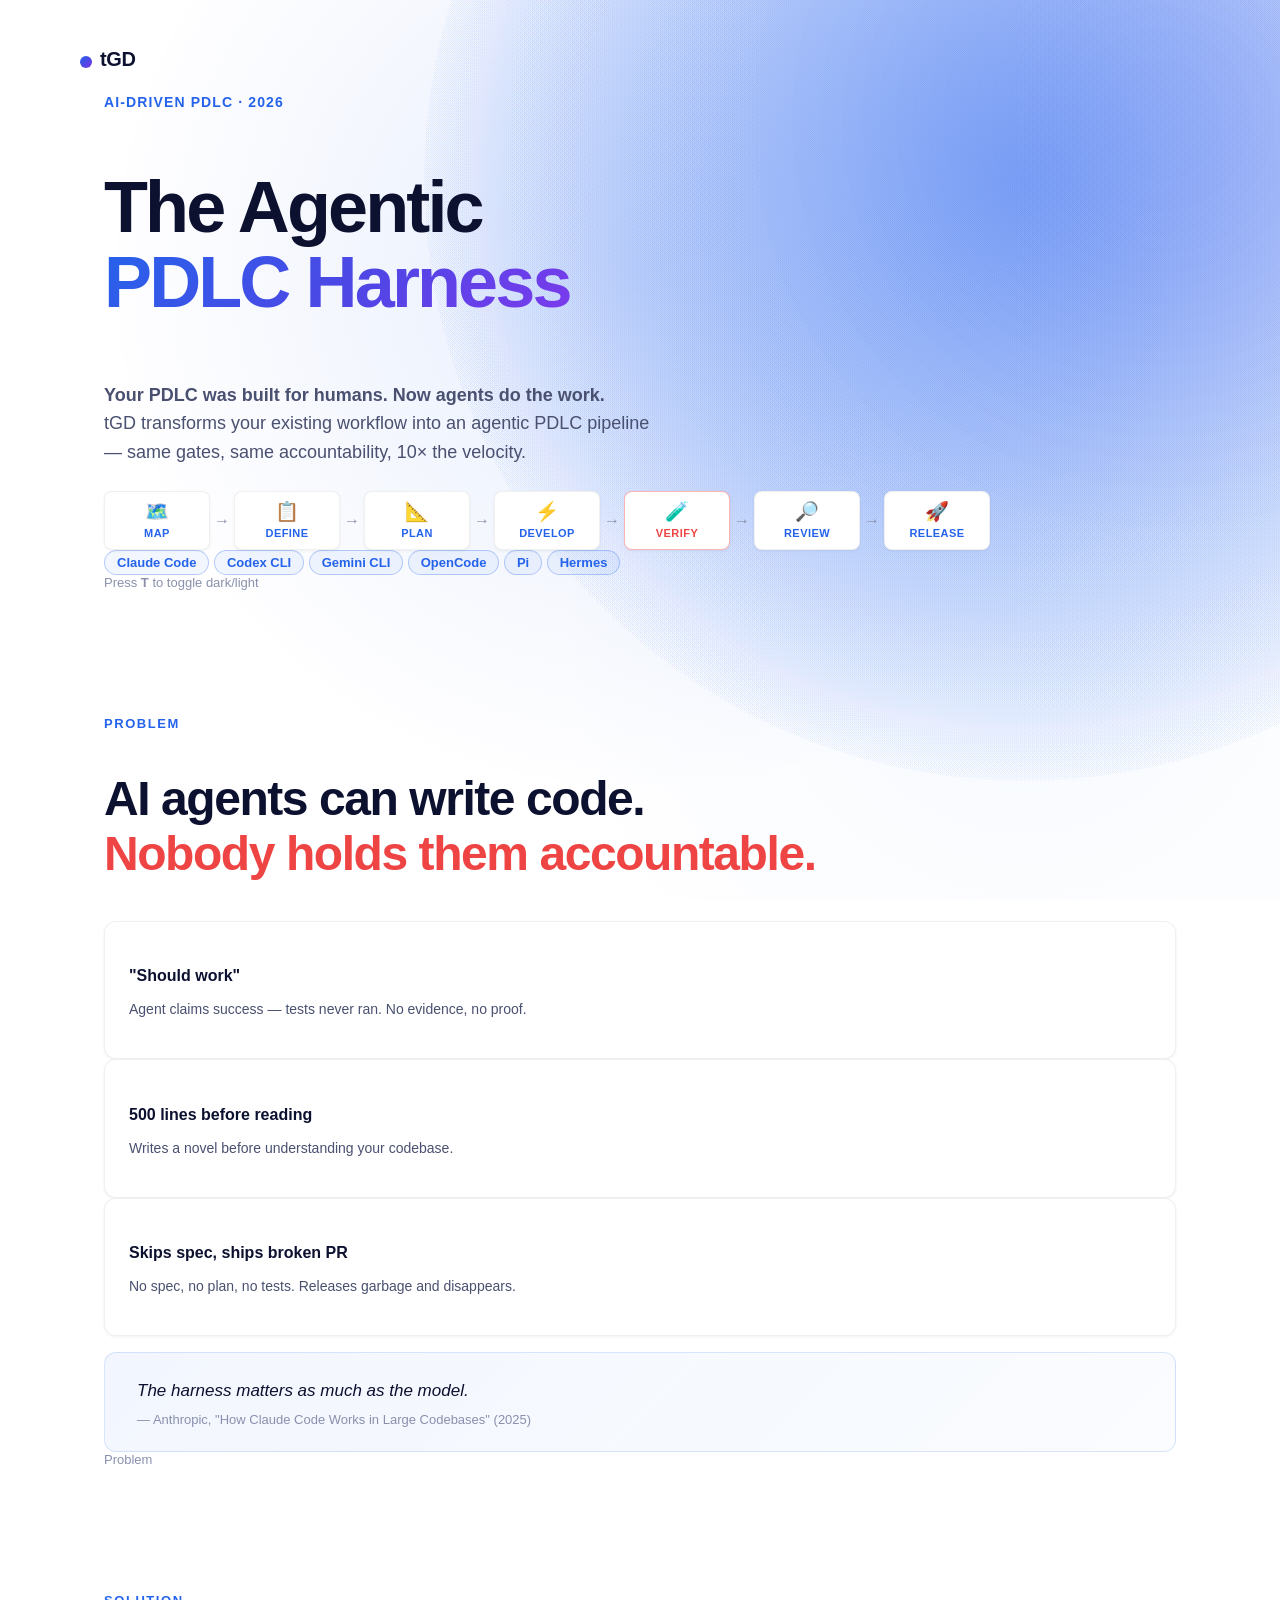
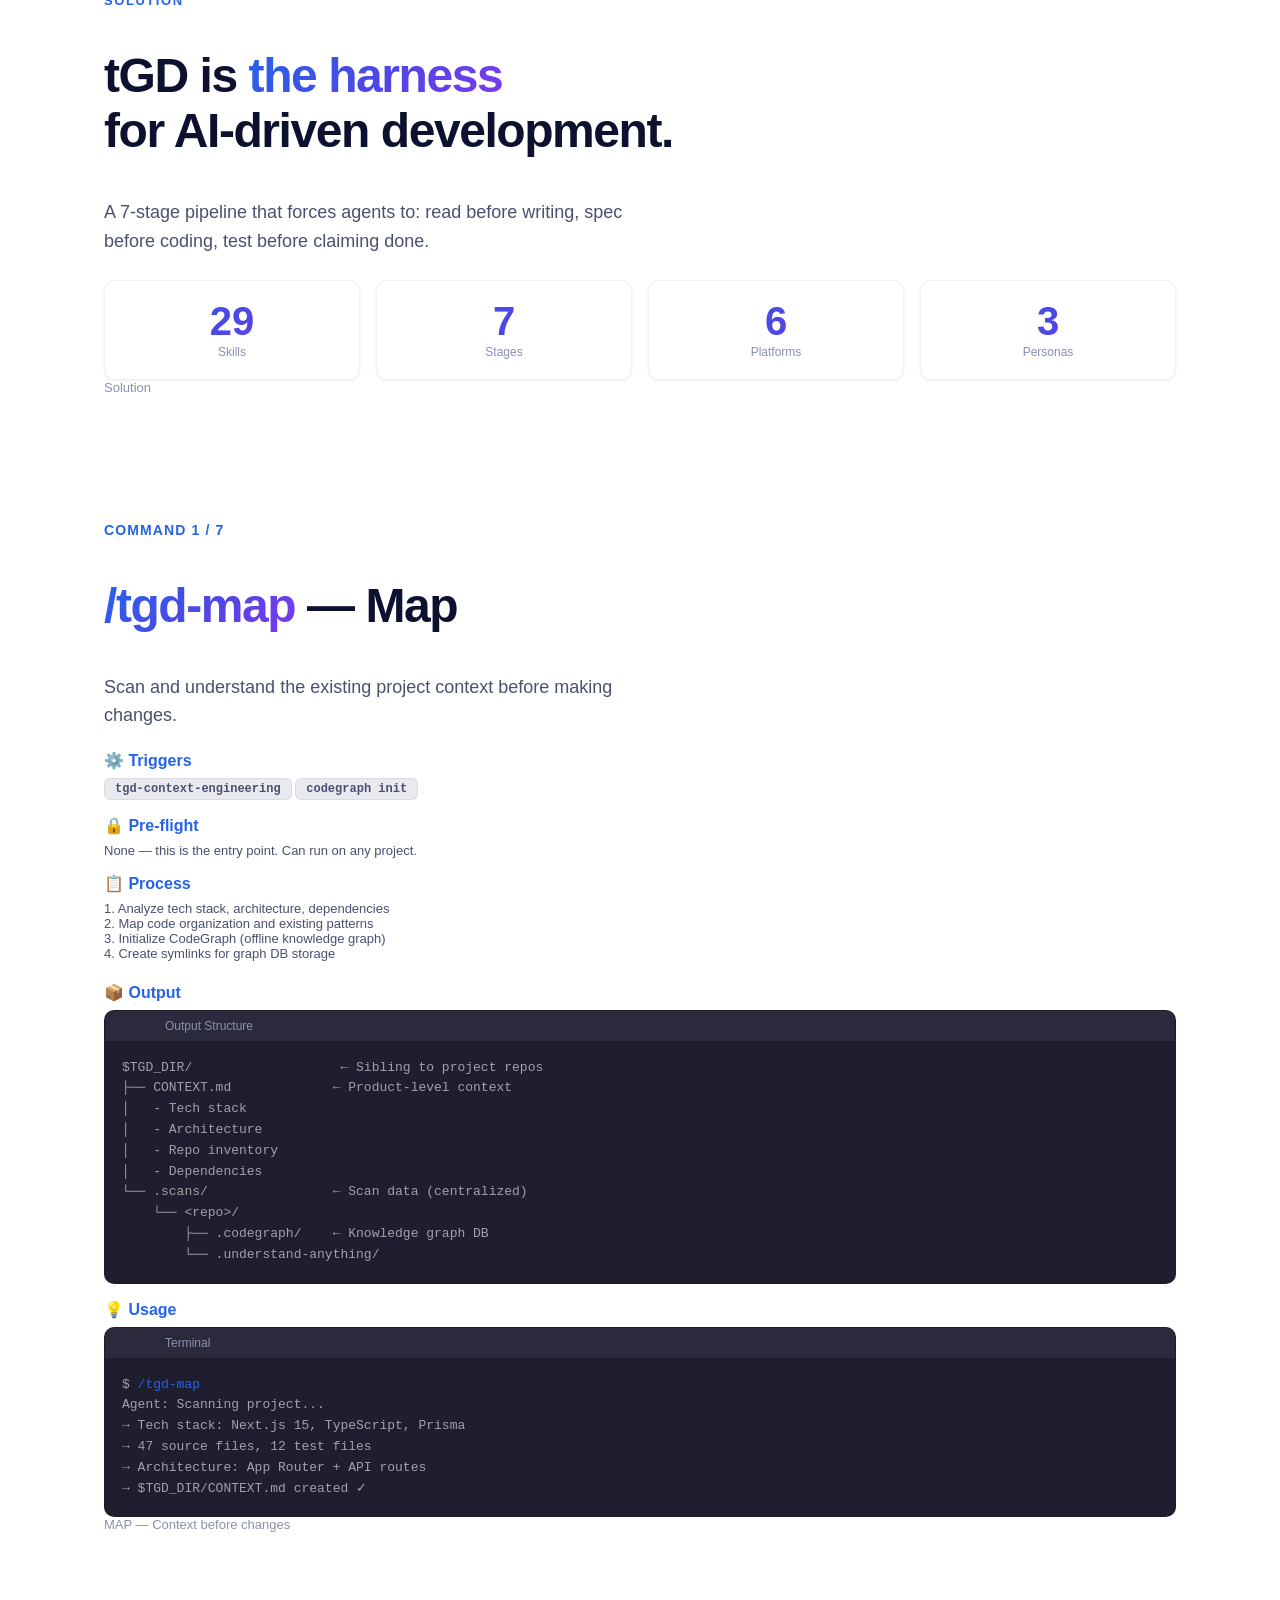
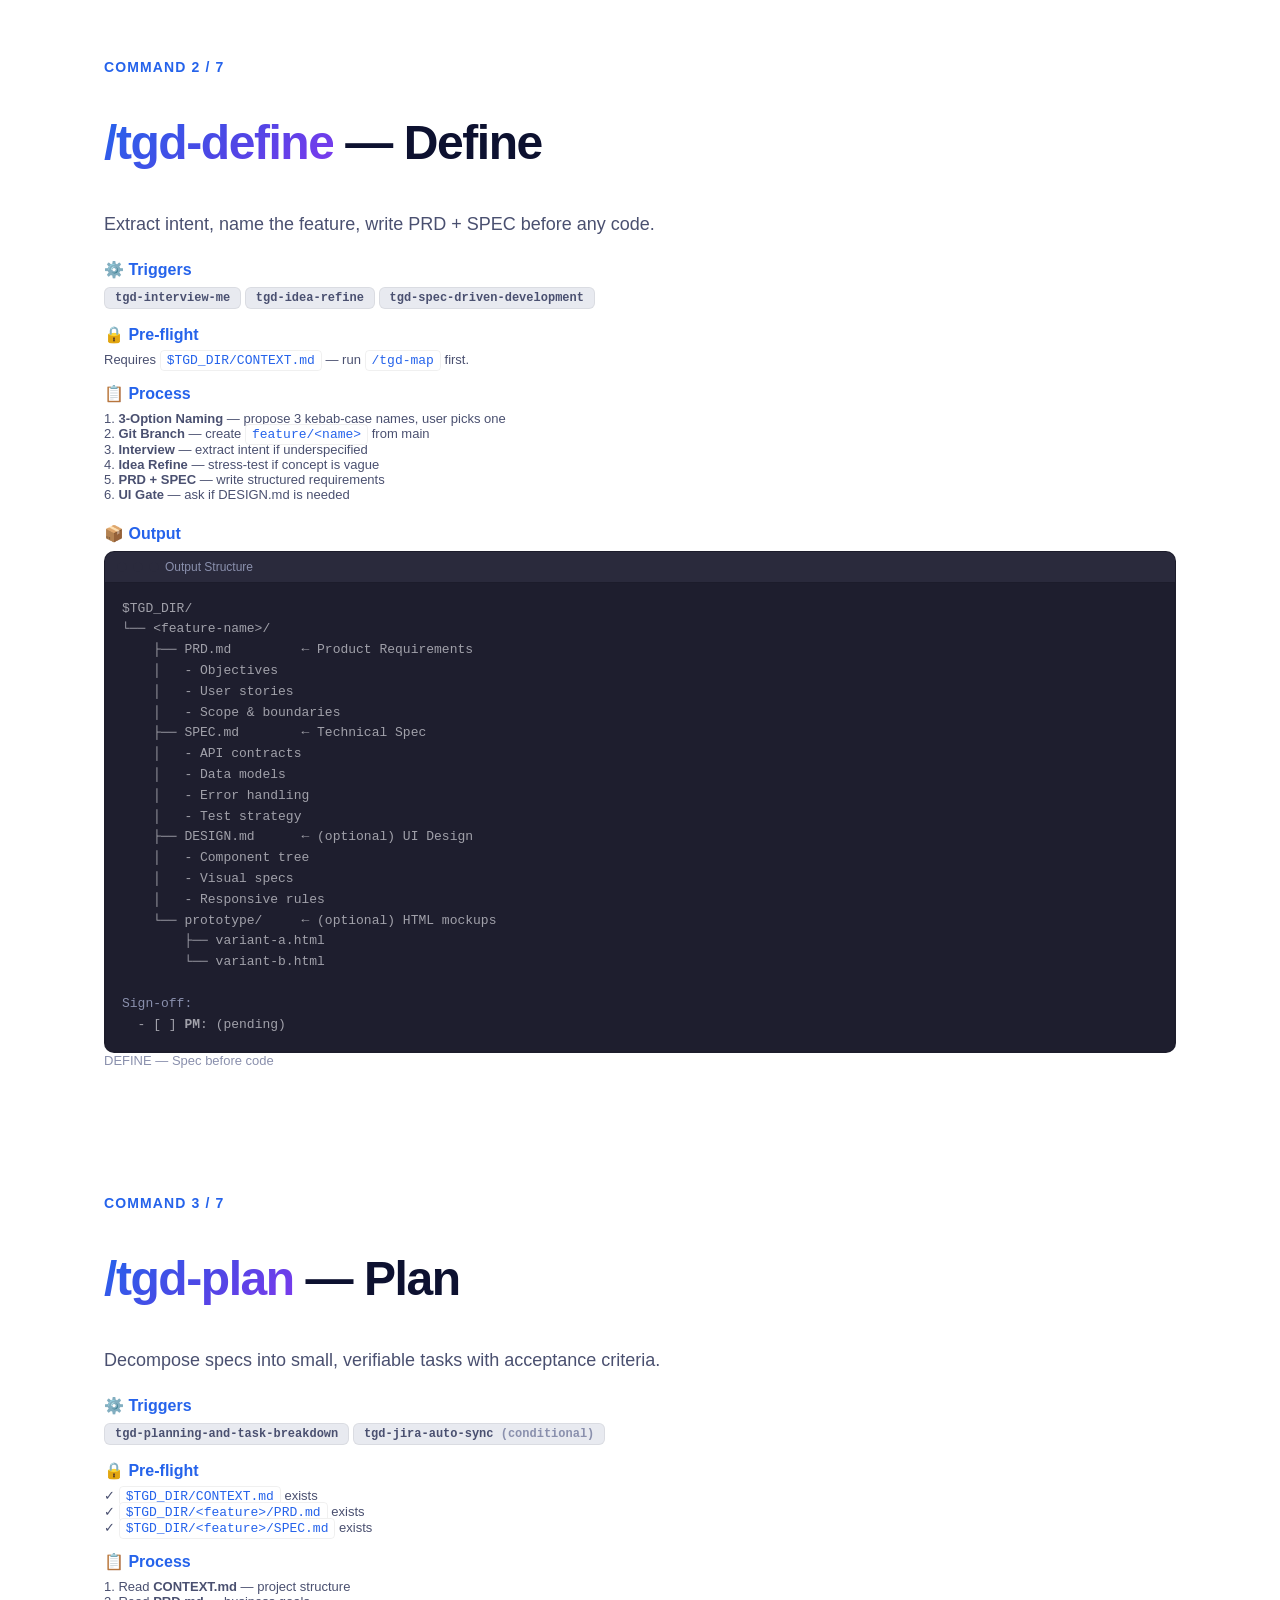
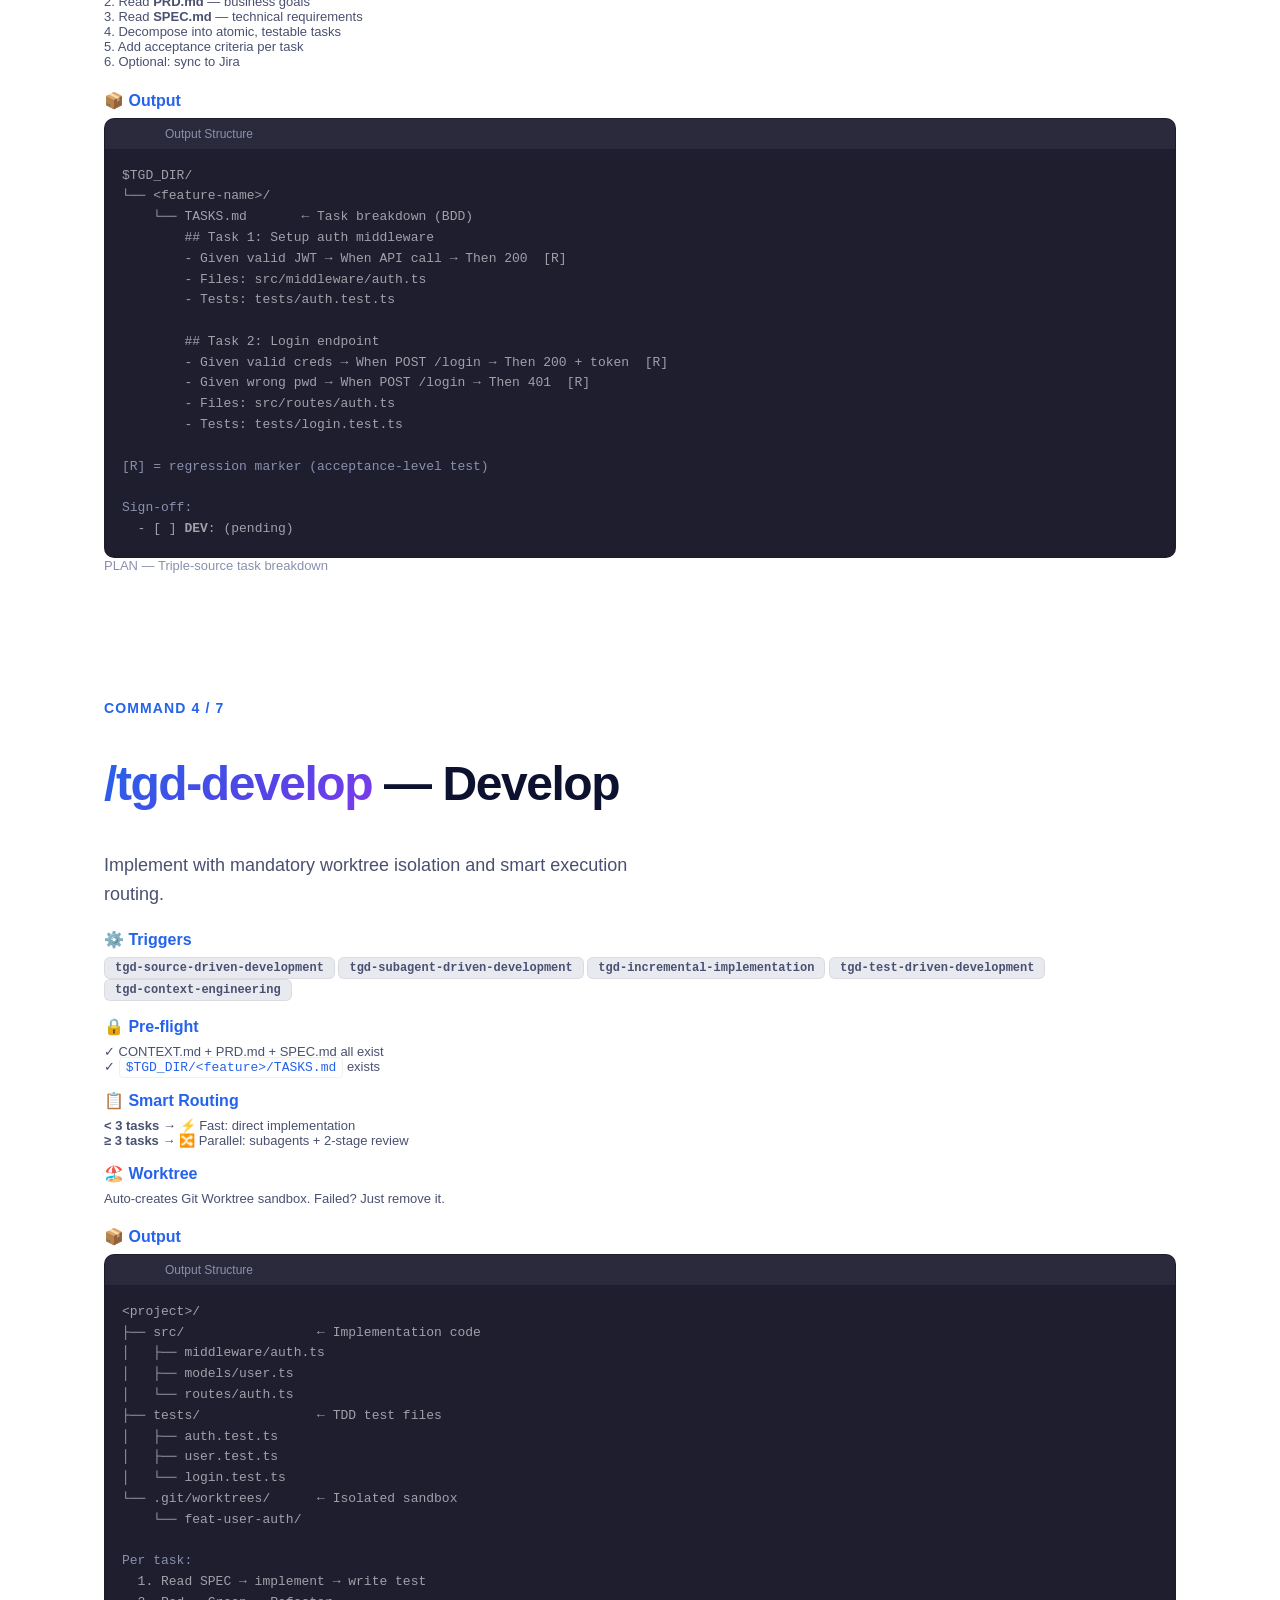
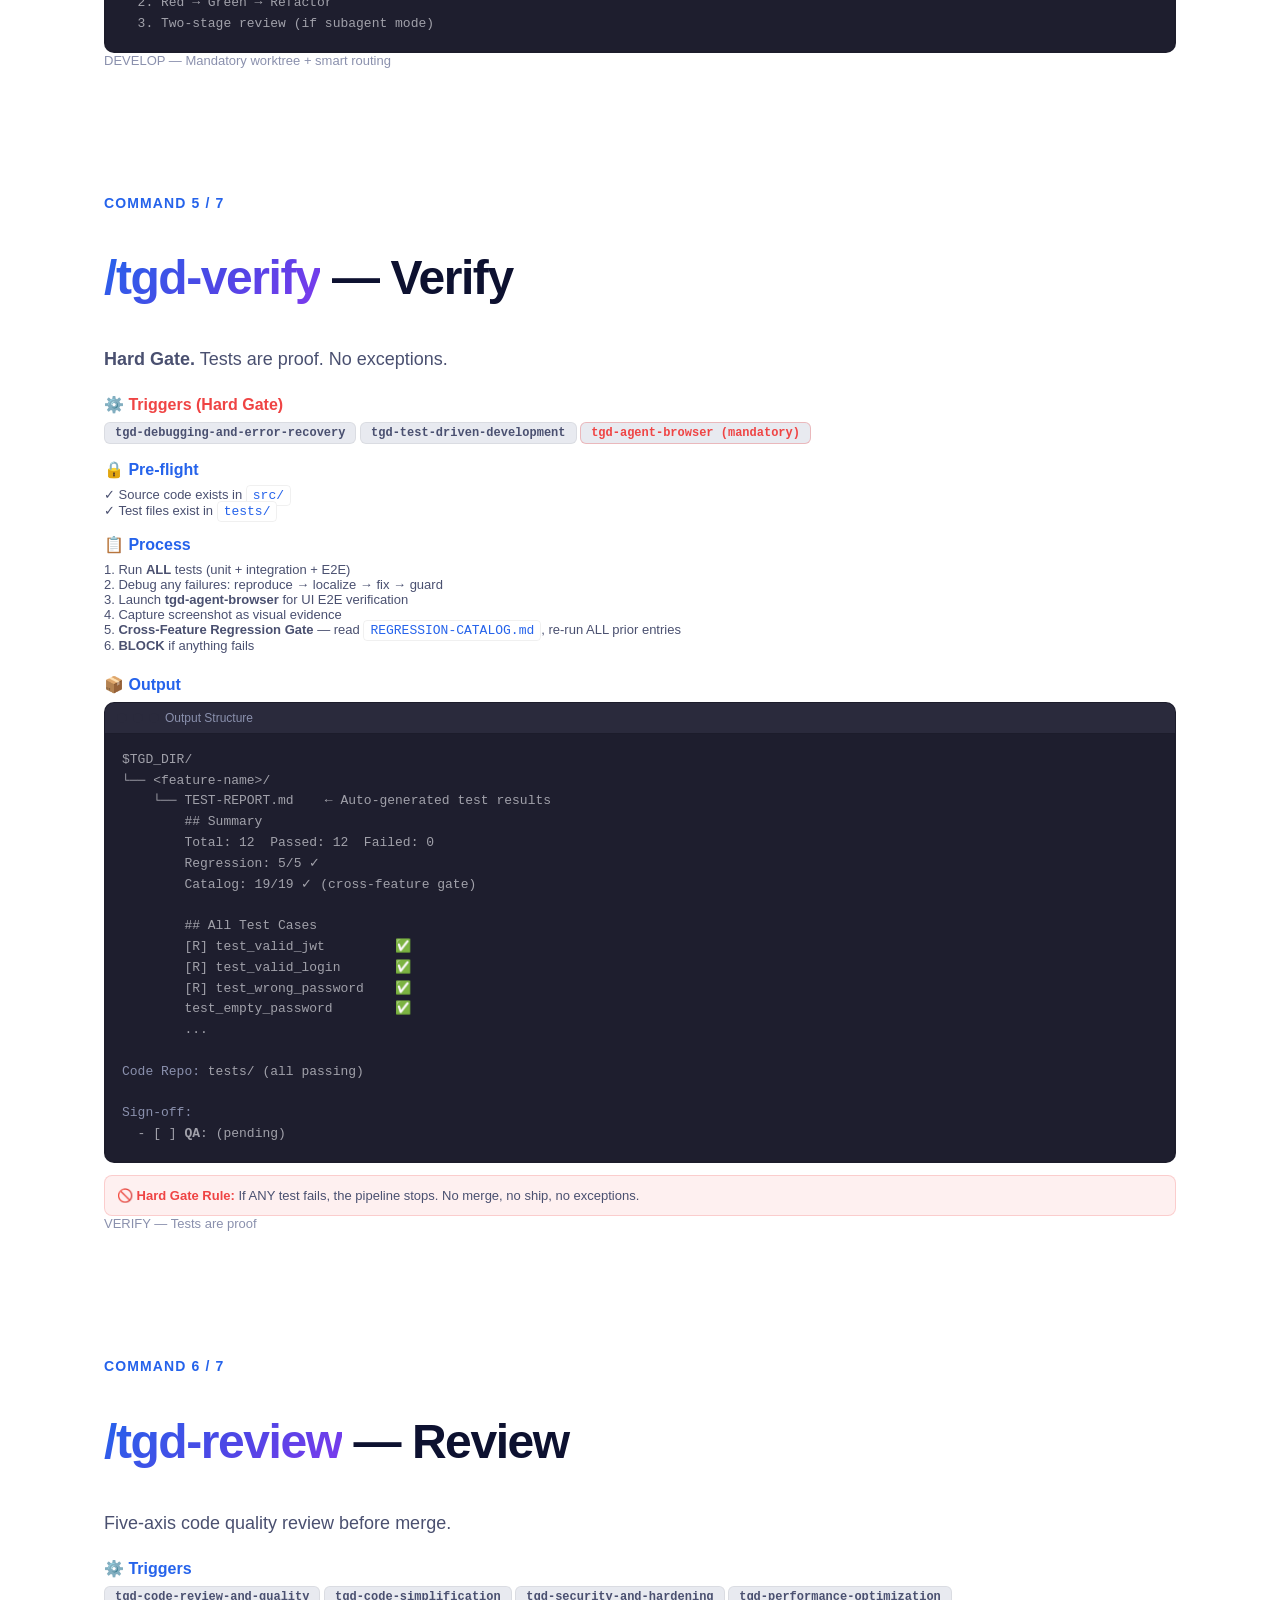
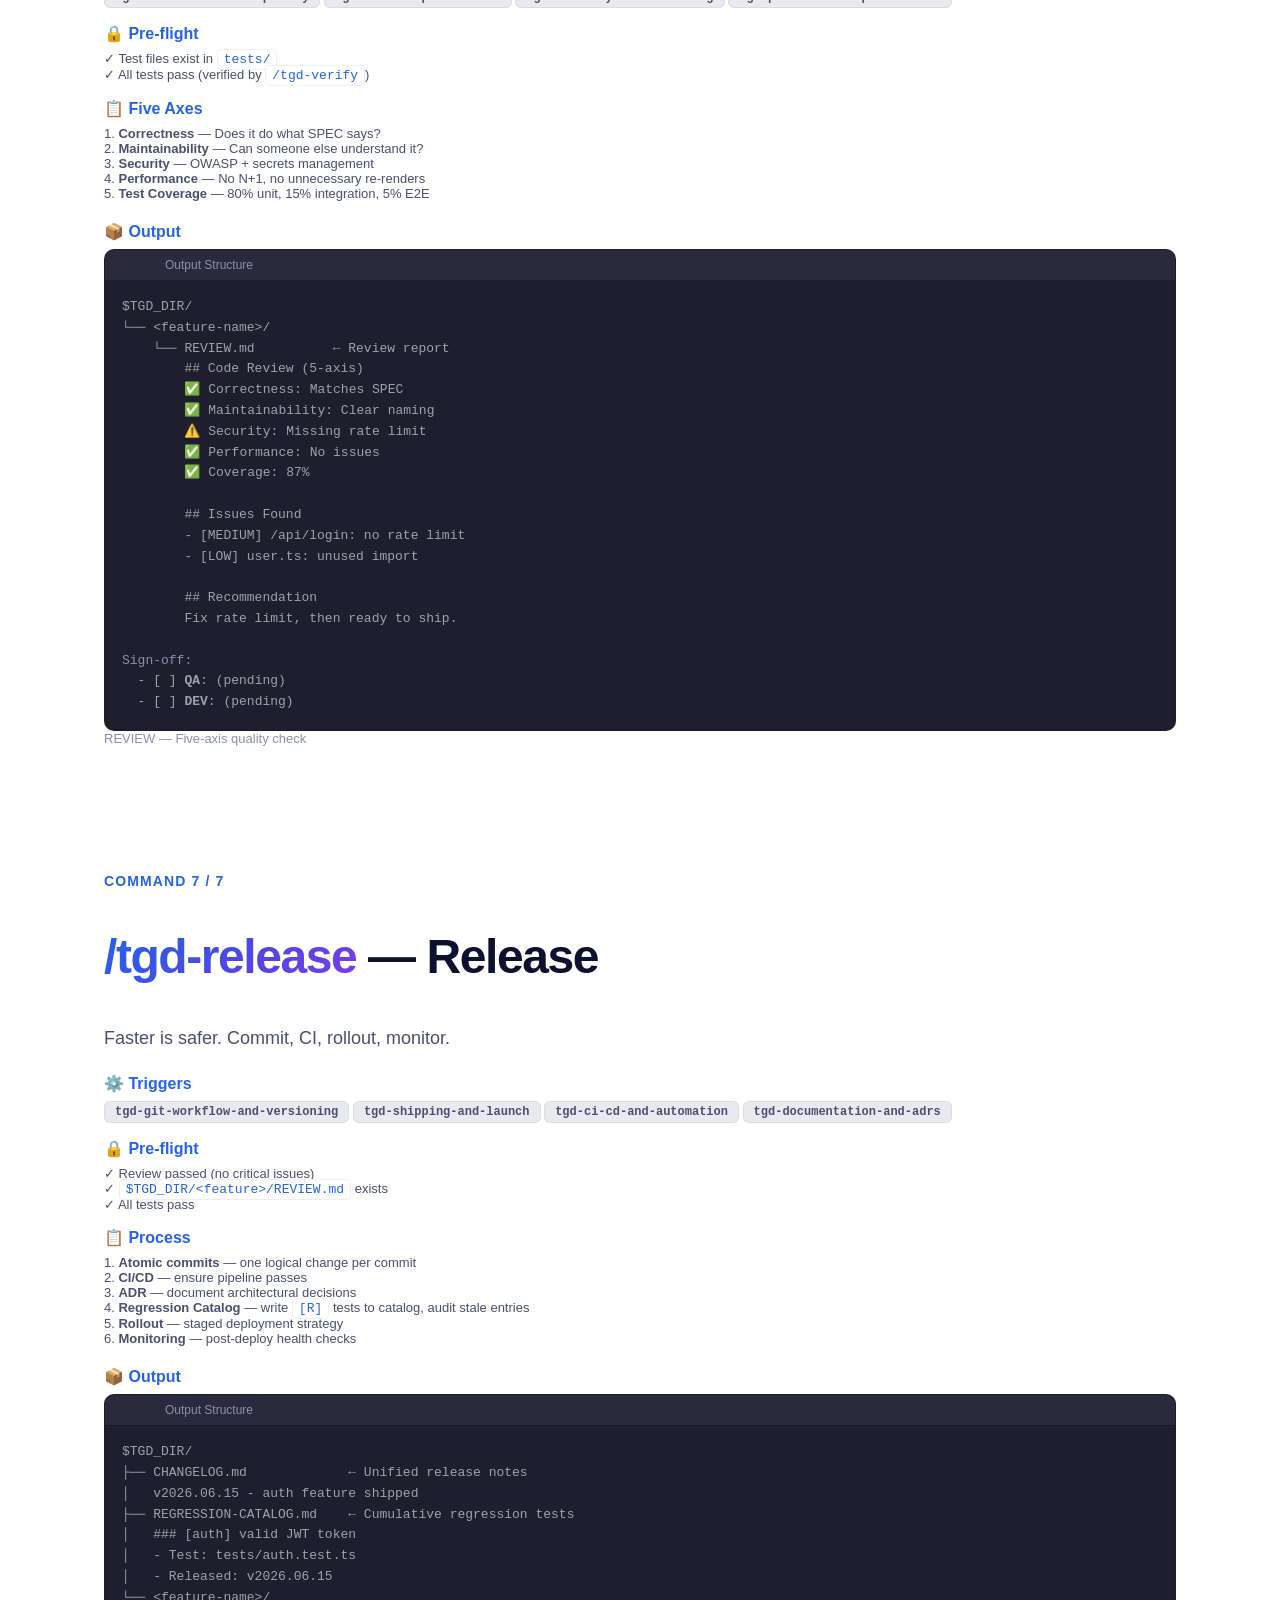
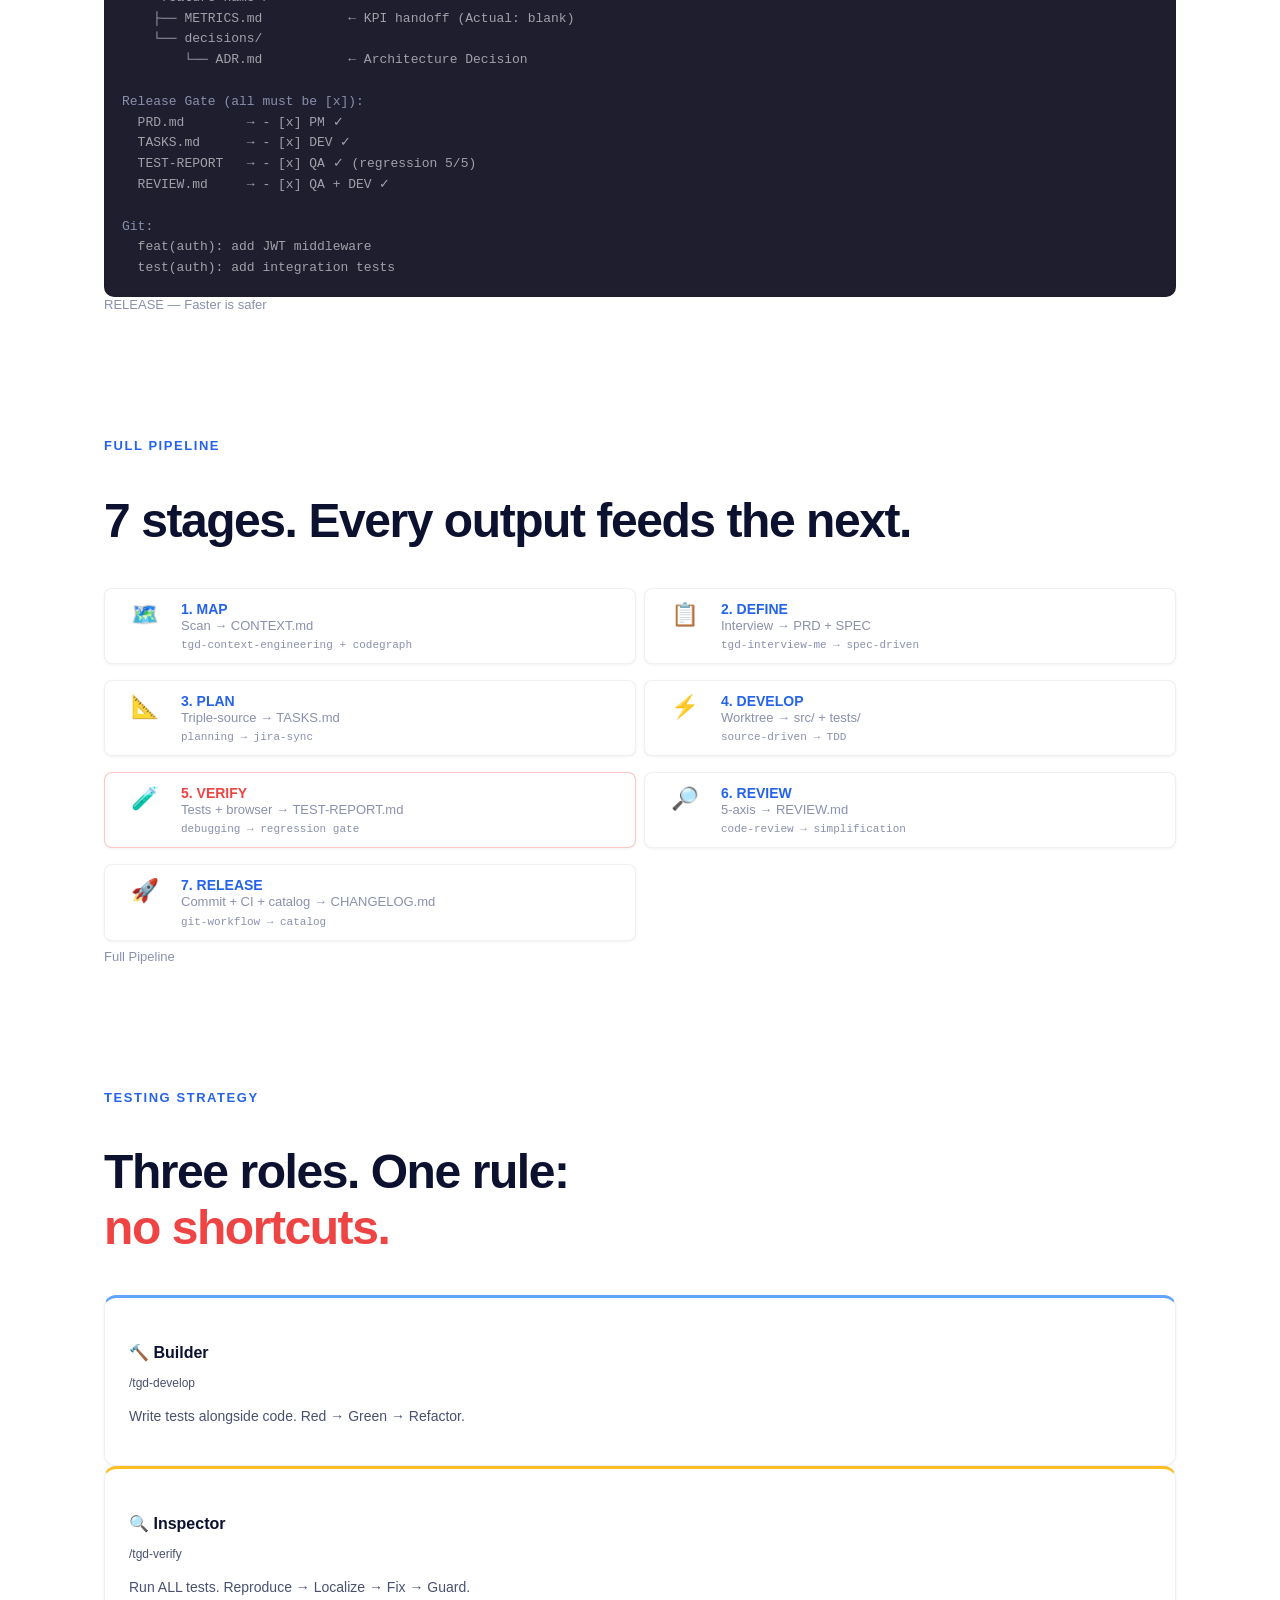
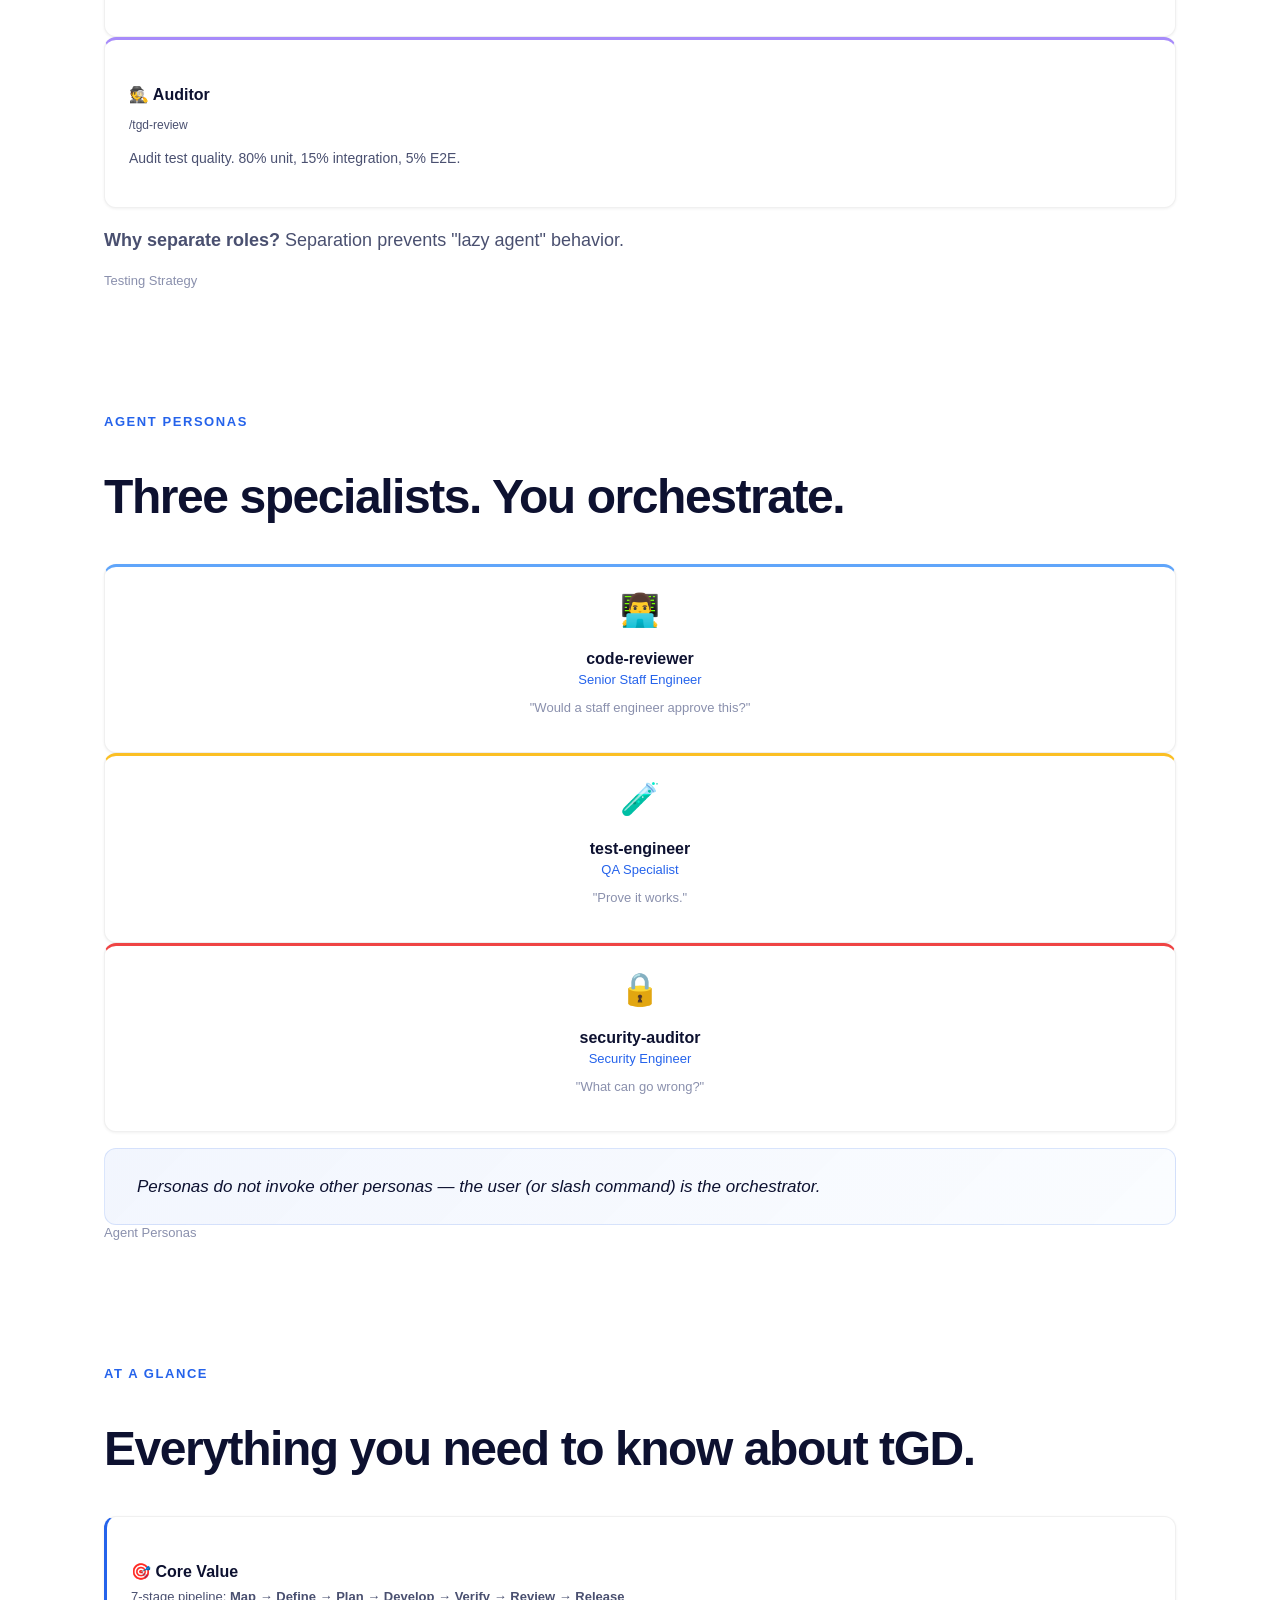
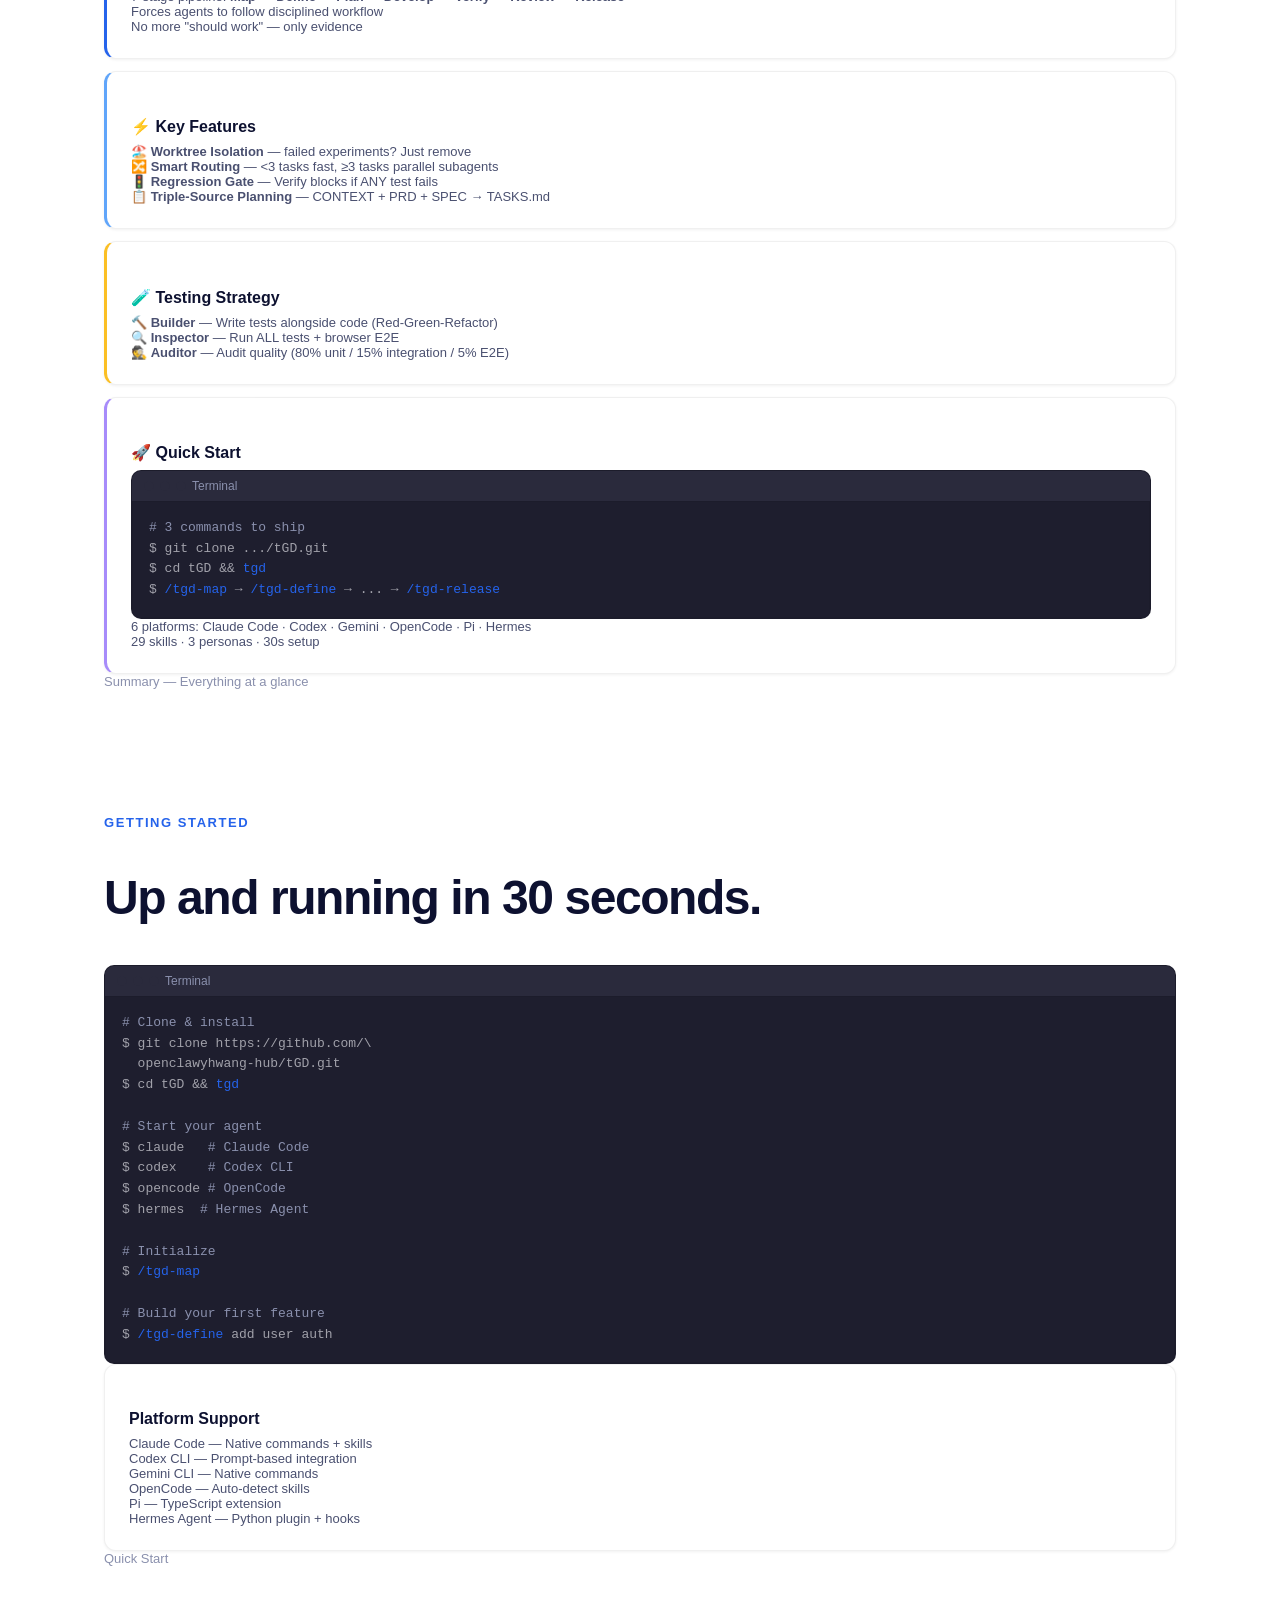
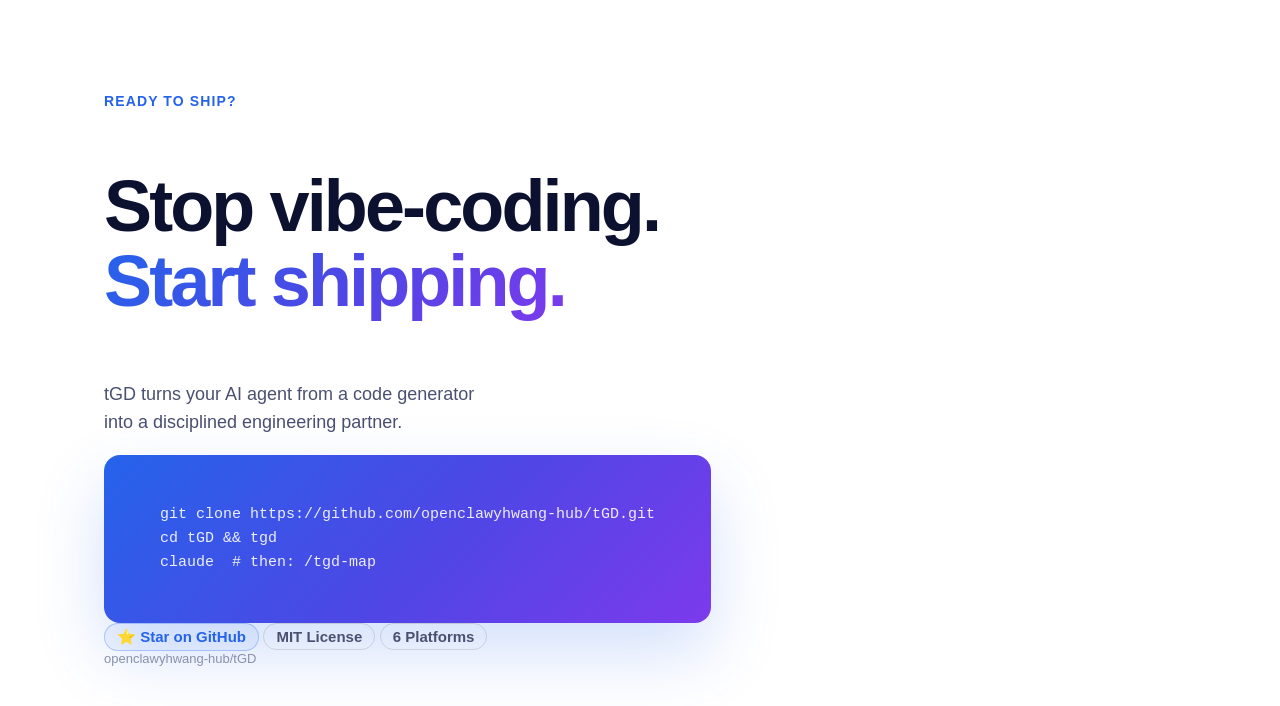
==== docs/tGD-intro.html @ b135b0c2 "docs: add metrics artifacts to site pages and desktop setup guide - index.html: REGRESSION-CATALOG.m" ====
<!DOCTYPE html>
<html lang="en" data-themes="tgd-light,tgd-dark">
<head>
<meta charset="utf-8"><meta name="viewport" content="width=device-width,initial-scale=1">
<title>tGD — The Agentic PDLC Harness</title>
<link rel="icon" type="image/svg+xml" href="favicon-gd.svg">
<link rel="stylesheet" href="html-ppt/assets/fonts.css">
<link rel="stylesheet" href="html-ppt/assets/base.css">
<link rel="stylesheet" href="html-ppt/assets/animations/animations.css">
<link rel="stylesheet" href="html-ppt/tgd-pitch.css">
<link rel="stylesheet" href="html-ppt/tgd-light.css" id="theme-link">
</head>
<body class="tpl-tgd-pitch" data-theme="tgd-light">
<div class="deck">

  <!-- ==================== 1. Cover ==================== -->
  <section class="slide" data-title="Cover">
    <div class="cover-bg"></div>
    <div class="cover-blob"></div>
    <div class="brand-mark"><span class="brand-dot"></span><span class="brand">tGD</span></div>
    <p class="kicker">AI-Driven PDLC · 2026</p>
    <h1 class="h1 anim-fade-up" data-anim="fade-up">The Agentic<br><span class="gradient-text">PDLC Harness</span></h1>
    <p class="lede mt-m"><b>Your PDLC was built for humans. Now agents do the work.</b><br>tGD transforms your existing workflow into an agentic PDLC pipeline — same gates, same accountability, 10× the velocity.</p>
    <div class="pipeline">
      <div class="step"><span class="icon">🗺️</span><span class="name">Map</span></div>
      <span class="arrow">→</span>
      <div class="step"><span class="icon">📋</span><span class="name">Define</span></div>
      <span class="arrow">→</span>
      <div class="step"><span class="icon">📐</span><span class="name">Plan</span></div>
      <span class="arrow">→</span>
      <div class="step"><span class="icon">⚡</span><span class="name">Develop</span></div>
      <span class="arrow">→</span>
      <div class="step gate"><span class="icon">🧪</span><span class="name">Verify</span></div>
      <span class="arrow">→</span>
      <div class="step"><span class="icon">🔎</span><span class="name">Review</span></div>
      <span class="arrow">→</span>
      <div class="step"><span class="icon">🚀</span><span class="name">Release</span></div>
    </div>
    <div class="row mt-l" style="gap:8px">
      <span class="pill pill-accent">Claude Code</span>
      <span class="pill pill-accent">Codex CLI</span>
      <span class="pill pill-accent">Gemini CLI</span>
      <span class="pill pill-accent">OpenCode</span>
      <span class="pill pill-accent">Pi</span>
      <span class="pill pill-accent">Hermes</span>
    </div>
    <div class="deck-footer"><span>Press <b>T</b> to toggle dark/light</span><span class="slide-number" data-current="1" data-total="16"></span></div>
  </section>

  <!-- ==================== 2. Problem ==================== -->
  <section class="slide" data-title="Problem">
    <p class="num-tag">PROBLEM</p>
    <h2 class="h2 mt-s">AI agents can write code.<br><span style="color:#ef4444">Nobody holds them accountable.</span></h2>
    <div class="grid g3 mt-l">
      <div class="card"><h4>"Should work"</h4><p>Agent claims success — tests never ran. No evidence, no proof.</p></div>
      <div class="card"><h4>500 lines before reading</h4><p>Writes a novel before understanding your codebase.</p></div>
      <div class="card"><h4>Skips spec, ships broken PR</h4><p>No spec, no plan, no tests. Releases garbage and disappears.</p></div>
    </div>
    <div class="quote-box mt-l">
      <div class="quote">The harness matters as much as the model.</div>
      <div class="source">— Anthropic, "How Claude Code Works in Large Codebases" (2025)</div>
    </div>
    <div class="deck-footer"><span>Problem</span><span class="slide-number" data-current="2" data-total="16"></span></div>
  </section>

  <!-- ==================== 3. Solution ==================== -->
  <section class="slide" data-title="Solution">
    <p class="num-tag">SOLUTION</p>
    <h2 class="h2 mt-s">tGD is <span class="gradient-text">the harness</span><br>for AI-driven development.</h2>
    <p class="lede mt-m">A 7-stage pipeline that forces agents to: read before writing, spec before coding, test before claiming done.</p>
    <div class="stat-row mt-l">
      <div class="stat"><div class="n">29</div><div class="l">Skills</div></div>
      <div class="stat"><div class="n">7</div><div class="l">Stages</div></div>
      <div class="stat"><div class="n">6</div><div class="l">Platforms</div></div>
      <div class="stat"><div class="n">3</div><div class="l">Personas</div></div>
    </div>
    <div class="deck-footer"><span>Solution</span><span class="slide-number" data-current="3" data-total="16"></span></div>
  </section>

  <!-- ==================== 4. /tgd-map ==================== -->
  <section class="slide" data-title="tgd-map">
    <p class="kicker">COMMAND 1 / 7</p>
    <h2 class="h2"><span class="gradient-text">/tgd-map</span> — Map</h2>
    <p class="lede">Scan and understand the existing project context before making changes.</p>
    <div class="grid g2 mt-l" style="align-items:start">
      <div>
        <h4 style="color:var(--accent);margin-bottom:8px">⚙️ Triggers</h4>
        <div class="stack" style="font-size:13px">
          <div class="tag">tgd-context-engineering</div>
          <div class="tag">codegraph init</div>
        </div>
        <h4 style="color:var(--accent);margin:16px 0 8px">🔒 Pre-flight</h4>
        <div style="font-size:13px;color:var(--text-2)">None — this is the entry point. Can run on any project.</div>
        <h4 style="color:var(--accent);margin:16px 0 8px">📋 Process</h4>
        <div class="stack" style="font-size:13px;color:var(--text-2)">
          <div>1. Analyze tech stack, architecture, dependencies</div>
          <div>2. Map code organization and existing patterns</div>
          <div>3. Initialize CodeGraph (offline knowledge graph)</div>
          <div>4. Create symlinks for graph DB storage</div>
        </div>
      </div>
      <div>
        <h4 style="color:var(--accent);margin-bottom:8px">📦 Output</h4>
        <div class="terminal">
          <div class="bar"><span class="dot"></span><span class="dot"></span><span class="dot"></span><span>Output Structure</span></div>
<pre>$TGD_DIR/                   ← Sibling to project repos
├── CONTEXT.md             ← Product-level context
│   - Tech stack
│   - Architecture
│   - Repo inventory
│   - Dependencies
└── .scans/                ← Scan data (centralized)
    └── &lt;repo&gt;/
        ├── .codegraph/    ← Knowledge graph DB
        └── .understand-anything/</pre>
        </div>
        <h4 style="color:var(--accent);margin:16px 0 8px">💡 Usage</h4>
        <div class="terminal">
          <div class="bar"><span class="dot"></span><span class="dot"></span><span class="dot"></span><span>Terminal</span></div>
<pre>$ <span style="color:var(--accent)">/tgd-map</span>
Agent: Scanning project...
→ Tech stack: Next.js 15, TypeScript, Prisma
→ 47 source files, 12 test files
→ Architecture: App Router + API routes
→ $TGD_DIR/CONTEXT.md created ✓</pre>
        </div>
      </div>
    </div>
    <div class="deck-footer"><span>MAP — Context before changes</span><span class="slide-number" data-current="4" data-total="16"></span></div>
  </section>

  <!-- ==================== 5. /tgd-define ==================== -->
  <section class="slide" data-title="tgd-define">
    <p class="kicker">COMMAND 2 / 7</p>
    <h2 class="h2"><span class="gradient-text">/tgd-define</span> — Define</h2>
    <p class="lede">Extract intent, name the feature, write PRD + SPEC before any code.</p>
    <div class="grid g2 mt-l" style="align-items:start">
      <div>
        <h4 style="color:var(--accent);margin-bottom:8px">⚙️ Triggers</h4>
        <div class="stack" style="font-size:13px">
          <div class="tag">tgd-interview-me</div>
          <div class="tag">tgd-idea-refine</div>
          <div class="tag">tgd-spec-driven-development</div>
        </div>
        <h4 style="color:var(--accent);margin:16px 0 8px">🔒 Pre-flight</h4>
        <div style="font-size:13px;color:var(--text-2)">Requires <code>$TGD_DIR/CONTEXT.md</code> — run <code>/tgd-map</code> first.</div>
        <h4 style="color:var(--accent);margin:16px 0 8px">📋 Process</h4>
        <div class="stack" style="font-size:13px;color:var(--text-2)">
          <div>1. <b>3-Option Naming</b> — propose 3 kebab-case names, user picks one</div>
          <div>2. <b>Git Branch</b> — create <code>feature/&lt;name&gt;</code> from main</div>
          <div>3. <b>Interview</b> — extract intent if underspecified</div>
          <div>4. <b>Idea Refine</b> — stress-test if concept is vague</div>
          <div>5. <b>PRD + SPEC</b> — write structured requirements</div>
          <div>6. <b>UI Gate</b> — ask if DESIGN.md is needed</div>
        </div>
      </div>
      <div>
        <h4 style="color:var(--accent);margin-bottom:8px">📦 Output</h4>
        <div class="terminal">
          <div class="bar"><span class="dot"></span><span class="dot"></span><span class="dot"></span><span>Output Structure</span></div>
<pre>$TGD_DIR/
└── &lt;feature-name&gt;/
    ├── PRD.md         ← Product Requirements
    │   - Objectives
    │   - User stories
    │   - Scope & boundaries
    ├── SPEC.md        ← Technical Spec
    │   - API contracts
    │   - Data models
    │   - Error handling
    │   - Test strategy
    ├── DESIGN.md      ← (optional) UI Design
    │   - Component tree
    │   - Visual specs
    │   - Responsive rules
    └── prototype/     ← (optional) HTML mockups
        ├── variant-a.html
        └── variant-b.html

<span style="color:var(--text-3)">Sign-off:</span>
  - [ ] <b>PM</b>: (pending)</pre>
        </div>
      </div>
    </div>
    <div class="deck-footer"><span>DEFINE — Spec before code</span><span class="slide-number" data-current="5" data-total="16"></span></div>
  </section>

  <!-- ==================== 6. /tgd-plan ==================== -->
  <section class="slide" data-title="tgd-plan">
    <p class="kicker">COMMAND 3 / 7</p>
    <h2 class="h2"><span class="gradient-text">/tgd-plan</span> — Plan</h2>
    <p class="lede">Decompose specs into small, verifiable tasks with acceptance criteria.</p>
    <div class="grid g2 mt-l" style="align-items:start">
      <div>
        <h4 style="color:var(--accent);margin-bottom:8px">⚙️ Triggers</h4>
        <div class="stack" style="font-size:13px">
          <div class="tag">tgd-planning-and-task-breakdown</div>
          <div class="tag">tgd-jira-auto-sync <span style="color:var(--text-3)">(conditional)</span></div>
        </div>
        <h4 style="color:var(--accent);margin:16px 0 8px">🔒 Pre-flight</h4>
        <div class="stack" style="font-size:13px;color:var(--text-2)">
          <div>✓ <code>$TGD_DIR/CONTEXT.md</code> exists</div>
          <div>✓ <code>$TGD_DIR/&lt;feature&gt;/PRD.md</code> exists</div>
          <div>✓ <code>$TGD_DIR/&lt;feature&gt;/SPEC.md</code> exists</div>
        </div>
        <h4 style="color:var(--accent);margin:16px 0 8px">📋 Process</h4>
        <div class="stack" style="font-size:13px;color:var(--text-2)">
          <div>1. Read <b>CONTEXT.md</b> — project structure</div>
          <div>2. Read <b>PRD.md</b> — business goals</div>
          <div>3. Read <b>SPEC.md</b> — technical requirements</div>
          <div>4. Decompose into atomic, testable tasks</div>
          <div>5. Add acceptance criteria per task</div>
          <div>6. Optional: sync to Jira</div>
        </div>
      </div>
      <div>
        <h4 style="color:var(--accent);margin-bottom:8px">📦 Output</h4>
        <div class="terminal">
          <div class="bar"><span class="dot"></span><span class="dot"></span><span class="dot"></span><span>Output Structure</span></div>
<pre>$TGD_DIR/
└── &lt;feature-name&gt;/
    └── TASKS.md       ← Task breakdown (BDD)
        ## Task 1: Setup auth middleware
        - Given valid JWT → When API call → Then 200  [R]
        - Files: src/middleware/auth.ts
        - Tests: tests/auth.test.ts

        ## Task 2: Login endpoint
        - Given valid creds → When POST /login → Then 200 + token  [R]
        - Given wrong pwd → When POST /login → Then 401  [R]
        - Files: src/routes/auth.ts
        - Tests: tests/login.test.ts

<span style="color:var(--text-3)">[R] = regression marker (acceptance-level test)</span>

<span style="color:var(--text-3)">Sign-off:</span>
  - [ ] <b>DEV</b>: (pending)</pre>
        </div>
      </div>
    </div>
    <div class="deck-footer"><span>PLAN — Triple-source task breakdown</span><span class="slide-number" data-current="6" data-total="16"></span></div>
  </section>

  <!-- ==================== 7. /tgd-develop ==================== -->
  <section class="slide" data-title="tgd-develop">
    <p class="kicker">COMMAND 4 / 7</p>
    <h2 class="h2"><span class="gradient-text">/tgd-develop</span> — Develop</h2>
    <p class="lede">Implement with mandatory worktree isolation and smart execution routing.</p>
    <div class="grid g2 mt-l" style="align-items:start">
      <div>
        <h4 style="color:var(--accent);margin-bottom:8px">⚙️ Triggers</h4>
        <div class="stack" style="font-size:13px">
          <div class="tag">tgd-source-driven-development</div>
          <div class="tag">tgd-subagent-driven-development</div>
          <div class="tag">tgd-incremental-implementation</div>
          <div class="tag">tgd-test-driven-development</div>
          <div class="tag">tgd-context-engineering</div>
        </div>
        <h4 style="color:var(--accent);margin:16px 0 8px">🔒 Pre-flight</h4>
        <div class="stack" style="font-size:13px;color:var(--text-2)">
          <div>✓ CONTEXT.md + PRD.md + SPEC.md all exist</div>
          <div>✓ <code>$TGD_DIR/&lt;feature&gt;/TASKS.md</code> exists</div>
        </div>
        <h4 style="color:var(--accent);margin:16px 0 8px">📋 Smart Routing</h4>
        <div class="stack" style="font-size:13px;color:var(--text-2)">
          <div><b>&lt; 3 tasks</b> → ⚡ Fast: direct implementation</div>
          <div><b>≥ 3 tasks</b> → 🔀 Parallel: subagents + 2-stage review</div>
        </div>
        <h4 style="color:var(--accent);margin:16px 0 8px">🏖️ Worktree</h4>
        <div style="font-size:13px;color:var(--text-2)">Auto-creates Git Worktree sandbox. Failed? Just remove it.</div>
      </div>
      <div>
        <h4 style="color:var(--accent);margin-bottom:8px">📦 Output</h4>
        <div class="terminal">
          <div class="bar"><span class="dot"></span><span class="dot"></span><span class="dot"></span><span>Output Structure</span></div>
<pre>&lt;project&gt;/
├── src/                 ← Implementation code
│   ├── middleware/auth.ts
│   ├── models/user.ts
│   └── routes/auth.ts
├── tests/               ← TDD test files
│   ├── auth.test.ts
│   ├── user.test.ts
│   └── login.test.ts
└── .git/worktrees/      ← Isolated sandbox
    └── feat-user-auth/

<span style="color:var(--text-3)">Per task:</span>
  1. Read SPEC → implement → write test
  2. Red → Green → Refactor
  3. Two-stage review (if subagent mode)</pre>
        </div>
      </div>
    </div>
    <div class="deck-footer"><span>DEVELOP — Mandatory worktree + smart routing</span><span class="slide-number" data-current="7" data-total="16"></span></div>
  </section>

  <!-- ==================== 8. /tgd-verify ==================== -->
  <section class="slide" data-title="tgd-verify">
    <p class="kicker">COMMAND 5 / 7</p>
    <h2 class="h2"><span class="gradient-text">/tgd-verify</span> — Verify</h2>
    <p class="lede"><b>Hard Gate.</b> Tests are proof. No exceptions.</p>
    <div class="grid g2 mt-l" style="align-items:start">
      <div>
        <h4 style="color:#ef4444;margin-bottom:8px">⚙️ Triggers (Hard Gate)</h4>
        <div class="stack" style="font-size:13px">
          <div class="tag">tgd-debugging-and-error-recovery</div>
          <div class="tag">tgd-test-driven-development</div>
          <div class="tag tag-danger">tgd-agent-browser (mandatory)</div>
        </div>
        <h4 style="color:var(--accent);margin:16px 0 8px">🔒 Pre-flight</h4>
        <div class="stack" style="font-size:13px;color:var(--text-2)">
          <div>✓ Source code exists in <code>src/</code></div>
          <div>✓ Test files exist in <code>tests/</code></div>
        </div>
        <h4 style="color:var(--accent);margin:16px 0 8px">📋 Process</h4>
        <div class="stack" style="font-size:13px;color:var(--text-2)">
          <div>1. Run <b>ALL</b> tests (unit + integration + E2E)</div>
          <div>2. Debug any failures: reproduce → localize → fix → guard</div>
          <div>3. Launch <b>tgd-agent-browser</b> for UI E2E verification</div>
          <div>4. Capture screenshot as visual evidence</div>
          <div>5. <b>Cross-Feature Regression Gate</b> — read <code>REGRESSION-CATALOG.md</code>, re-run ALL prior entries</div>
          <div>6. <b>BLOCK</b> if anything fails</div>
        </div>
      </div>
      <div>
        <h4 style="color:var(--accent);margin-bottom:8px">📦 Output</h4>
        <div class="terminal">
          <div class="bar"><span class="dot"></span><span class="dot"></span><span class="dot"></span><span>Output Structure</span></div>
<pre>$TGD_DIR/
└── &lt;feature-name&gt;/
    └── TEST-REPORT.md    ← Auto-generated test results
        ## Summary
        Total: 12  Passed: 12  Failed: 0
        Regression: 5/5 ✓
        Catalog: 19/19 ✓ (cross-feature gate)

        ## All Test Cases
        [R] test_valid_jwt         ✅
        [R] test_valid_login       ✅
        [R] test_wrong_password    ✅
        test_empty_password        ✅
        ...

<span style="color:var(--text-3)">Code Repo:</span> tests/ (all passing)

<span style="color:var(--text-3)">Sign-off:</span>
  - [ ] <b>QA</b>: (pending)</pre>
        </div>
        <div style="margin-top:12px;padding:12px;background:rgba(239,68,68,.08);border:1px solid rgba(239,68,68,.2);border-radius:8px;font-size:13px">
          <b style="color:#ef4444">🚫 Hard Gate Rule:</b> <span style="color:var(--text-2)">If ANY test fails, the pipeline stops. No merge, no ship, no exceptions.</span>
        </div>
      </div>
    </div>
    <div class="deck-footer"><span>VERIFY — Tests are proof</span><span class="slide-number" data-current="8" data-total="16"></span></div>
  </section>

  <!-- ==================== 9. /tgd-review ==================== -->
  <section class="slide" data-title="tgd-review">
    <p class="kicker">COMMAND 6 / 7</p>
    <h2 class="h2"><span class="gradient-text">/tgd-review</span> — Review</h2>
    <p class="lede">Five-axis code quality review before merge.</p>
    <div class="grid g2 mt-l" style="align-items:start">
      <div>
        <h4 style="color:var(--accent);margin-bottom:8px">⚙️ Triggers</h4>
        <div class="stack" style="font-size:13px">
          <div class="tag">tgd-code-review-and-quality</div>
          <div class="tag">tgd-code-simplification</div>
          <div class="tag">tgd-security-and-hardening</div>
          <div class="tag">tgd-performance-optimization</div>
        </div>
        <h4 style="color:var(--accent);margin:16px 0 8px">🔒 Pre-flight</h4>
        <div class="stack" style="font-size:13px;color:var(--text-2)">
          <div>✓ Test files exist in <code>tests/</code></div>
          <div>✓ All tests pass (verified by <code>/tgd-verify</code>)</div>
        </div>
        <h4 style="color:var(--accent);margin:16px 0 8px">📋 Five Axes</h4>
        <div class="stack" style="font-size:13px;color:var(--text-2)">
          <div>1. <b>Correctness</b> — Does it do what SPEC says?</div>
          <div>2. <b>Maintainability</b> — Can someone else understand it?</div>
          <div>3. <b>Security</b> — OWASP + secrets management</div>
          <div>4. <b>Performance</b> — No N+1, no unnecessary re-renders</div>
          <div>5. <b>Test Coverage</b> — 80% unit, 15% integration, 5% E2E</div>
        </div>
      </div>
      <div>
        <h4 style="color:var(--accent);margin-bottom:8px">📦 Output</h4>
        <div class="terminal">
          <div class="bar"><span class="dot"></span><span class="dot"></span><span class="dot"></span><span>Output Structure</span></div>
<pre>$TGD_DIR/
└── &lt;feature-name&gt;/
    └── REVIEW.md          ← Review report
        ## Code Review (5-axis)
        ✅ Correctness: Matches SPEC
        ✅ Maintainability: Clear naming
        ⚠️ Security: Missing rate limit
        ✅ Performance: No issues
        ✅ Coverage: 87%

        ## Issues Found
        - [MEDIUM] /api/login: no rate limit
        - [LOW] user.ts: unused import

        ## Recommendation
        Fix rate limit, then ready to ship.

<span style="color:var(--text-3)">Sign-off:</span>
  - [ ] <b>QA</b>: (pending)
  - [ ] <b>DEV</b>: (pending)</pre>
        </div>
      </div>
    </div>
    <div class="deck-footer"><span>REVIEW — Five-axis quality check</span><span class="slide-number" data-current="9" data-total="16"></span></div>
  </section>

  <!-- ==================== 10. /tgd-release ==================== -->
  <section class="slide" data-title="tgd-release">
    <p class="kicker">COMMAND 7 / 7</p>
    <h2 class="h2"><span class="gradient-text">/tgd-release</span> — Release</h2>
    <p class="lede">Faster is safer. Commit, CI, rollout, monitor.</p>
    <div class="grid g2 mt-l" style="align-items:start">
      <div>
        <h4 style="color:var(--accent);margin-bottom:8px">⚙️ Triggers</h4>
        <div class="stack" style="font-size:13px">
          <div class="tag">tgd-git-workflow-and-versioning</div>
          <div class="tag">tgd-shipping-and-launch</div>
          <div class="tag">tgd-ci-cd-and-automation</div>
          <div class="tag">tgd-documentation-and-adrs</div>
        </div>
        <h4 style="color:var(--accent);margin:16px 0 8px">🔒 Pre-flight</h4>
        <div class="stack" style="font-size:13px;color:var(--text-2)">
          <div>✓ Review passed (no critical issues)</div>
          <div>✓ <code>$TGD_DIR/&lt;feature&gt;/REVIEW.md</code> exists</div>
          <div>✓ All tests pass</div>
        </div>
        <h4 style="color:var(--accent);margin:16px 0 8px">📋 Process</h4>
        <div class="stack" style="font-size:13px;color:var(--text-2)">
          <div>1. <b>Atomic commits</b> — one logical change per commit</div>
          <div>2. <b>CI/CD</b> — ensure pipeline passes</div>
          <div>3. <b>ADR</b> — document architectural decisions</div>
          <div>4. <b>Regression Catalog</b> — write <code>[R]</code> tests to catalog, audit stale entries</div>
          <div>5. <b>Rollout</b> — staged deployment strategy</div>
          <div>6. <b>Monitoring</b> — post-deploy health checks</div>
        </div>
      </div>
      <div>
        <h4 style="color:var(--accent);margin-bottom:8px">📦 Output</h4>
        <div class="terminal">
          <div class="bar"><span class="dot"></span><span class="dot"></span><span class="dot"></span><span>Output Structure</span></div>
<pre>$TGD_DIR/
├── CHANGELOG.md             ← Unified release notes
│   v2026.06.15 - auth feature shipped
├── REGRESSION-CATALOG.md    ← Cumulative regression tests
│   ### [auth] valid JWT token
│   - Test: tests/auth.test.ts
│   - Released: v2026.06.15
└── &lt;feature-name&gt;/
    ├── METRICS.md           ← KPI handoff (Actual: blank)
    └── decisions/
        └── ADR.md           ← Architecture Decision

<span style="color:var(--text-3)">Release Gate (all must be [x]):</span>
  PRD.md        → - [x] PM ✓
  TASKS.md      → - [x] DEV ✓
  TEST-REPORT   → - [x] QA ✓ (regression 5/5)
  REVIEW.md     → - [x] QA + DEV ✓

<span style="color:var(--text-3)">Git:</span>
  feat(auth): add JWT middleware
  test(auth): add integration tests</pre>
        </div>
      </div>
    </div>
    <div class="deck-footer"><span>RELEASE — Faster is safer</span><span class="slide-number" data-current="10" data-total="16"></span></div>
  </section>

  <!-- ==================== 12. Pipeline Overview ==================== -->
  <section class="slide" data-title="Pipeline">
    <p class="num-tag">FULL PIPELINE</p>
    <h2 class="h2 mt-s">7 stages. Every output feeds the next.</h2>
    <div style="display:grid;grid-template-columns:1fr 1fr;gap:8px;margin-top:16px">
      <div class="phase"><div class="p-icon">🗺️</div><div><div class="p-name">1. MAP</div><div class="p-desc">Scan → CONTEXT.md</div><div class="p-skills">tgd-context-engineering + codegraph</div></div></div>
      <div class="phase"><div class="p-icon">📋</div><div><div class="p-name">2. DEFINE</div><div class="p-desc">Interview → PRD + SPEC</div><div class="p-skills">tgd-interview-me → spec-driven</div></div></div>
      <div class="phase"><div class="p-icon">📐</div><div><div class="p-name">3. PLAN</div><div class="p-desc">Triple-source → TASKS.md</div><div class="p-skills">planning → jira-sync</div></div></div>
      <div class="phase"><div class="p-icon">⚡</div><div><div class="p-name">4. DEVELOP</div><div class="p-desc">Worktree → src/ + tests/</div><div class="p-skills">source-driven → TDD</div></div></div>
      <div class="phase gate"><div class="p-icon">🧪</div><div><div class="p-name">5. VERIFY</div><div class="p-desc">Tests + browser → TEST-REPORT.md</div><div class="p-skills">debugging → regression gate</div></div></div>
      <div class="phase"><div class="p-icon">🔎</div><div><div class="p-name">6. REVIEW</div><div class="p-desc">5-axis → REVIEW.md</div><div class="p-skills">code-review → simplification</div></div></div>
      <div class="phase"><div class="p-icon">🚀</div><div><div class="p-name">7. RELEASE</div><div class="p-desc">Commit + CI + catalog → CHANGELOG.md</div><div class="p-skills">git-workflow → catalog</div></div></div>
    </div>
    <div class="deck-footer"><span>Full Pipeline</span><span class="slide-number" data-current="11" data-total="16"></span></div>
  </section>

  <!-- ==================== 13. Testing Strategy ==================== -->
  <section class="slide" data-title="Testing">
    <p class="num-tag">TESTING STRATEGY</p>
    <h2 class="h2 mt-s">Three roles. One rule:<br><span style="color:#ef4444">no shortcuts.</span></h2>
    <div class="grid g3 mt-l">
      <div class="card" style="border-top:3px solid #60a5fa"><h4>🔨 Builder</h4><p class="dim" style="font-size:12px">/tgd-develop</p><p>Write tests alongside code. Red → Green → Refactor.</p></div>
      <div class="card" style="border-top:3px solid #fbbf24"><h4>🔍 Inspector</h4><p class="dim" style="font-size:12px">/tgd-verify</p><p>Run ALL tests. Reproduce → Localize → Fix → Guard.</p></div>
      <div class="card" style="border-top:3px solid #a78bfa"><h4>🕵️ Auditor</h4><p class="dim" style="font-size:12px">/tgd-review</p><p>Audit test quality. 80% unit, 15% integration, 5% E2E.</p></div>
    </div>
    <p class="lede mt-l"><b>Why separate roles?</b> Separation prevents "lazy agent" behavior.</p>
    <div class="deck-footer"><span>Testing Strategy</span><span class="slide-number" data-current="12" data-total="16"></span></div>
  </section>

  <!-- ==================== 14. Agent Personas ==================== -->
  <section class="slide" data-title="Personas">
    <p class="num-tag">AGENT PERSONAS</p>
    <h2 class="h2 mt-s">Three specialists. You orchestrate.</h2>
    <div class="grid g3 mt-l">
      <div class="persona" style="border-top-color:#60a5fa"><div class="icon">👨‍💻</div><h4>code-reviewer</h4><div class="role">Senior Staff Engineer</div><p>"Would a staff engineer approve this?"</p></div>
      <div class="persona" style="border-top-color:#fbbf24"><div class="icon">🧪</div><h4>test-engineer</h4><div class="role">QA Specialist</div><p>"Prove it works."</p></div>
      <div class="persona" style="border-top-color:#ef4444"><div class="icon">🔒</div><h4>security-auditor</h4><div class="role">Security Engineer</div><p>"What can go wrong?"</p></div>
    </div>
    <div class="quote-box mt-l">
      <div class="quote">Personas do not invoke other personas — the user (or slash command) is the orchestrator.</div>
    </div>
    <div class="deck-footer"><span>Agent Personas</span><span class="slide-number" data-current="13" data-total="16"></span></div>
  </section>

  <!-- ==================== 15. Summary ==================== -->
  <section class="slide" data-title="Summary">
    <p class="num-tag">AT A GLANCE</p>
    <h2 class="h2 mt-s">Everything you need to know about tGD.</h2>
    <div class="grid g2 mt-l" style="align-items:start">
      <div>
        <div class="card" style="border-left:3px solid var(--accent);margin-bottom:12px">
          <h4>🎯 Core Value</h4>
          <div class="stack" style="font-size:13px;color:var(--text-2)">
            <div>7-stage pipeline: <b>Map → Define → Plan → Develop → Verify → Review → Release</b></div>
            <div>Forces agents to follow disciplined workflow</div>
            <div>No more "should work" — only evidence</div>
          </div>
        </div>
        <div class="card" style="border-left:3px solid #60a5fa;margin-bottom:12px">
          <h4>⚡ Key Features</h4>
          <div class="stack" style="font-size:13px;color:var(--text-2)">
            <div>🏖️ <b>Worktree Isolation</b> — failed experiments? Just remove</div>
            <div>🔀 <b>Smart Routing</b> — &lt;3 tasks fast, ≥3 tasks parallel subagents</div>
            <div>🚦 <b>Regression Gate</b> — Verify blocks if ANY test fails</div>
            <div>📋 <b>Triple-Source Planning</b> — CONTEXT + PRD + SPEC → TASKS.md</div>
          </div>
        </div>
      </div>
      <div>
        <div class="card" style="border-left:3px solid #fbbf24;margin-bottom:12px">
          <h4>🧪 Testing Strategy</h4>
          <div class="stack" style="font-size:13px;color:var(--text-2)">
            <div>🔨 <b>Builder</b> — Write tests alongside code (Red-Green-Refactor)</div>
            <div>🔍 <b>Inspector</b> — Run ALL tests + browser E2E</div>
            <div>🕵️ <b>Auditor</b> — Audit quality (80% unit / 15% integration / 5% E2E)</div>
          </div>
        </div>
        <div class="card" style="border-left:3px solid #a78bfa">
          <h4>🚀 Quick Start</h4>
          <div class="terminal" style="margin-top:8px">
            <div class="bar"><span class="dot"></span><span class="dot"></span><span class="dot"></span><span>Terminal</span></div>
<pre><span style="color:var(--text-3)"># 3 commands to ship</span>
$ git clone .../tGD.git
$ cd tGD && <span style="color:var(--accent)">tgd</span>
$ <span style="color:var(--accent)">/tgd-map</span> → <span style="color:var(--accent)">/tgd-define</span> → ... → <span style="color:var(--accent)">/tgd-release</span></pre>
          </div>
          <div class="stack mt-s" style="font-size:13px;color:var(--text-2)">
            <div>6 platforms: Claude Code · Codex · Gemini · OpenCode · Pi · Hermes</div>
            <div>29 skills · 3 personas · 30s setup</div>
          </div>
        </div>
      </div>
    </div>
    <div class="deck-footer"><span>Summary — Everything at a glance</span><span class="slide-number" data-current="14" data-total="16"></span></div>
  </section>

  <!-- ==================== 16. Quick Start ==================== -->
  <section class="slide" data-title="Quick Start">
    <p class="num-tag">GETTING STARTED</p>
    <h2 class="h2 mt-s">Up and running in 30 seconds.</h2>
    <div class="grid g2 mt-l" style="align-items:start">
      <div class="terminal">
        <div class="bar"><span class="dot"></span><span class="dot"></span><span class="dot"></span><span>Terminal</span></div>
<pre><span style="color:var(--text-3)"># Clone & install</span>
$ git clone https://github.com/\
  openclawyhwang-hub/tGD.git
$ cd tGD && <span style="color:var(--accent)">tgd</span>

<span style="color:var(--text-3)"># Start your agent</span>
$ claude   <span style="color:var(--text-3)"># Claude Code</span>
$ codex    <span style="color:var(--text-3)"># Codex CLI</span>
$ opencode <span style="color:var(--text-3)"># OpenCode</span>
$ hermes  <span style="color:var(--text-3)"># Hermes Agent</span>

<span style="color:var(--text-3)"># Initialize</span>
$ <span style="color:var(--accent)">/tgd-map</span>

<span style="color:var(--text-3)"># Build your first feature</span>
$ <span style="color:var(--accent)">/tgd-define</span> add user auth</pre>
      </div>
      <div>
        <div class="card"><h4>Platform Support</h4>
          <div class="stack mt-s" style="font-size:13px;color:var(--text-2)">
            <div>Claude Code — Native commands + skills</div>
            <div>Codex CLI — Prompt-based integration</div>
            <div>Gemini CLI — Native commands</div>
            <div>OpenCode — Auto-detect skills</div>
            <div>Pi — TypeScript extension</div>
            <div>Hermes Agent — Python plugin + hooks</div>
          </div>
        </div>
      </div>
    </div>
    <div class="deck-footer"><span>Quick Start</span><span class="slide-number" data-current="15" data-total="16"></span></div>
  </section>

  <!-- ==================== 16. CTA ==================== -->
  <section class="slide center" data-title="CTA">
    <div class="cover-bg"></div>
    <div class="cover-blob"></div>
    <p class="kicker">Ready to ship?</p>
    <h1 class="h1 anim-fade-up" data-anim="fade-up">Stop vibe-coding.<br><span class="gradient-text">Start shipping.</span></h1>
    <p class="lede mt-m">tGD turns your AI agent from a code generator<br>into a disciplined engineering partner.</p>
    <div class="ask-box mt-l" style="display:inline-block;text-align:left">
      <pre style="background:transparent;border:none;padding:0;color:rgba(255,255,255,.9);font-size:15px;margin:0">git clone https://github.com/openclawyhwang-hub/tGD.git
cd tGD && tgd
claude  # then: /tgd-map</pre>
    </div>
    <div class="row mt-l" style="gap:16px;justify-content:center">
      <a href="https://github.com/openclawyhwang-hub/tGD" class="pill pill-accent" style="text-decoration:none;font-size:15px">⭐ Star on GitHub</a>
      <span class="pill" style="font-size:15px">MIT License</span>
      <span class="pill" style="font-size:15px">6 Platforms</span>
    </div>
    <div class="deck-footer"><span>openclawyhwang-hub/tGD</span><span class="slide-number" data-current="16" data-total="16"></span></div>
  </section>

</div>
<script src="html-ppt/assets/runtime.js"></script>
</body>
</html>
---- docs/html-ppt/tgd-pitch.css ----
/* tGD pitch deck — STRUCTURAL base (no colors, themes provide those) */
.tpl-tgd-pitch{
  font-family:'Inter','SF Mono','Menlo',sans-serif;
}
.tpl-tgd-pitch .slide{padding:72px 96px}
.tpl-tgd-pitch .slide>*{position:relative;z-index:1}
/* the rule above must not capture the chrome: base.css positions the
   header/footer absolutely at the slide edges; relative would drop them
   into the content flow, shifted up 24px, overlapping the content above */
.tpl-tgd-pitch .slide>.deck-header,
.tpl-tgd-pitch .slide>.deck-footer{position:absolute}
.tpl-tgd-pitch .brand-mark{position:absolute;top:48px;left:80px}
.tpl-tgd-pitch .kicker{font-weight:700;font-size:14px;letter-spacing:.08em;text-transform:uppercase}
.tpl-tgd-pitch .h1{font-size:72px;line-height:1.05;font-weight:900;letter-spacing:-.04em}
.tpl-tgd-pitch .h2{font-size:48px;font-weight:800;letter-spacing:-.03em;line-height:1.15}
.tpl-tgd-pitch .lede{font-size:18px;max-width:56ch;line-height:1.6}
.tpl-tgd-pitch .card{border-radius:12px;padding:24px;transition:all .2s}
.tpl-tgd-pitch .card:hover{transform:translateY(-2px)}
.tpl-tgd-pitch .card h4{margin-bottom:8px}
.tpl-tgd-pitch .card p{font-size:14px;line-height:1.5}
.tpl-tgd-pitch .pill{display:inline-block;padding:4px 12px;border-radius:99px;font-size:13px;font-weight:600}
.tpl-tgd-pitch .tag{display:inline-block;padding:3px 10px;border-radius:6px;font-size:12px;font-weight:600;font-family:'SF Mono','Menlo',monospace}
.tpl-tgd-pitch .gradient-text{background:var(--grad);-webkit-background-clip:text;background-clip:text;color:transparent}
.tpl-tgd-pitch .num-tag{font-size:13px;font-weight:700;letter-spacing:.12em;text-transform:uppercase}
.tpl-tgd-pitch .metric{display:flex;flex-direction:column;gap:6px}
.tpl-tgd-pitch .metric .n{font-size:64px;font-weight:900;letter-spacing:-.035em;background:var(--grad);-webkit-background-clip:text;background-clip:text;color:transparent;line-height:1}
.tpl-tgd-pitch .metric .l{font-size:15px}
.tpl-tgd-pitch .cover-bg{position:absolute;inset:0;z-index:-1}
.tpl-tgd-pitch .cover-blob{position:absolute;right:-120px;top:-120px;width:480px;height:480px;border-radius:50%;background:var(--grad);filter:blur(120px);z-index:-1}
.tpl-tgd-pitch .brand-dot{display:inline-block;width:12px;height:12px;border-radius:50%;background:var(--grad);margin-right:8px;vertical-align:middle}
.tpl-tgd-pitch .brand{font-weight:800;font-size:20px;letter-spacing:-.02em}
.tpl-tgd-pitch code{font-family:'SF Mono','Menlo',monospace;font-size:13px;border-radius:4px;padding:2px 6px}
.tpl-tgd-pitch pre{border-radius:8px;padding:16px;font-family:'SF Mono','Menlo',monospace;font-size:13px;overflow-x:auto;line-height:1.6}
.tpl-tgd-pitch .terminal{border-radius:10px;overflow:hidden}
.tpl-tgd-pitch .terminal .bar{padding:8px 12px;display:flex;align-items:center;gap:6px;font-size:12px}
.tpl-tgd-pitch .terminal .bar .dot{width:10px;height:10px;border-radius:50%}
.tpl-tgd-pitch .terminal pre{border:none;border-radius:0;margin:0;padding:16px}
.tpl-tgd-pitch .ask-box{padding:48px 56px;border-radius:16px}
.tpl-tgd-pitch .ask-box .h2{color:#fff}
.tpl-tgd-pitch .ask-box .dim{color:rgba(255,255,255,.85)}
.tpl-tgd-pitch .deck-footer{font-size:13px}
.tpl-tgd-pitch .slide{padding-bottom:56px}
.tpl-tgd-pitch .deck-header{display:flex;justify-content:space-between;align-items:center}
.tpl-tgd-pitch .slide-number{font-family:'SF Mono','Menlo',monospace;font-size:12px}

/* Pipeline */
.tpl-tgd-pitch .pipeline{display:flex;align-items:center;gap:4px;flex-wrap:wrap;margin-top:24px}
.tpl-tgd-pitch .pipeline .step{border-radius:8px;padding:8px 12px;text-align:center;min-width:80px;transition:all .2s}
.tpl-tgd-pitch .pipeline .step:hover{transform:translateY(-2px)}
.tpl-tgd-pitch .pipeline .step .icon{font-size:1.2rem;display:block}
.tpl-tgd-pitch .pipeline .step .name{font-size:11px;font-weight:700;text-transform:uppercase;letter-spacing:.04em}
.tpl-tgd-pitch .pipeline .step .cmd{font-size:10px;font-family:'SF Mono','Menlo',monospace}
.tpl-tgd-pitch .pipeline .arrow{font-size:1rem}

/* Stats */
.tpl-tgd-pitch .stat-row{display:flex;gap:16px;margin-top:24px;flex-wrap:wrap}
.tpl-tgd-pitch .stat{border-radius:10px;padding:20px;text-align:center;flex:1;min-width:120px}
.tpl-tgd-pitch .stat .n{font-size:40px;font-weight:900;background:var(--grad);-webkit-background-clip:text;background-clip:text;color:transparent;line-height:1}
.tpl-tgd-pitch .stat .l{font-size:12px;margin-top:4px}

/* Quote */
.tpl-tgd-pitch .quote-box{border-radius:12px;padding:24px 32px;margin-top:16px}
.tpl-tgd-pitch .quote-box .quote{font-size:17px;font-style:italic;line-height:1.6}
.tpl-tgd-pitch .quote-box .source{font-size:13px;margin-top:8px}

/* Phase */
.tpl-tgd-pitch .phase{display:grid;grid-template-columns:48px 1fr;gap:12px;align-items:start;padding:12px 16px;border-radius:8px;margin-bottom:8px}
.tpl-tgd-pitch .phase .p-icon{font-size:1.4rem;text-align:center}
.tpl-tgd-pitch .phase .p-name{font-weight:700;font-size:14px}
.tpl-tgd-pitch .phase .p-desc{font-size:13px;line-height:1.4}
.tpl-tgd-pitch .phase .p-skills{font-size:11px;font-family:'SF Mono','Menlo',monospace;margin-top:4px}

/* Persona */
.tpl-tgd-pitch .persona{border-radius:12px;padding:24px;text-align:center}
.tpl-tgd-pitch .persona .icon{font-size:2rem;margin-bottom:8px}
.tpl-tgd-pitch .persona h4{margin-bottom:4px}
.tpl-tgd-pitch .persona .role{font-size:13px;margin-bottom:8px}
.tpl-tgd-pitch .persona p{font-size:13px}

/* Mobile: the deck is a fixed 16:9 stage and unusable on phones — degrade
   to a plain scrollable document: every slide stacked, chrome inline. */
@media (max-width:768px){
  .tpl-tgd-pitch .deck{height:auto;overflow:visible}
  .tpl-tgd-pitch .slide{position:relative;inset:auto;height:auto;min-height:0;
    opacity:1!important;transform:none!important;pointer-events:auto;
    padding:48px 20px 32px;border-bottom:1px solid var(--border,rgba(0,0,0,.08))}
  .tpl-tgd-pitch .slide>.deck-header,
  .tpl-tgd-pitch .slide>.deck-footer{position:static;margin-top:24px}
  .tpl-tgd-pitch .deck-footer span:first-child{display:none} /* keyboard hints */
  .tpl-tgd-pitch .brand-mark{position:static;display:block;margin-bottom:16px}
  .tpl-tgd-pitch .h1{font-size:42px}
  .tpl-tgd-pitch .h2{font-size:30px}
  .tpl-tgd-pitch .cover-blob{width:280px;height:280px;right:-80px;top:-80px}
  .progress-bar,.notes-overlay,.overview{display:none!important}
}
---- docs/html-ppt/tgd-light.css ----
/* tGD — LIGHT theme */
[data-theme="tgd-light"].tpl-tgd-pitch{
  --bg:#ffffff;--bg-soft:#f6f7fb;--surface:#f2f4fa;--surface-2:#e8eaf0;
  --border:rgba(0,0,0,.06);--border-strong:rgba(0,0,0,.12);
  --text-1:#0d1130;--text-2:#4a5070;--text-3:#8a90ad;
  --accent:#2563eb;--accent-2:#4f46e5;--accent-3:#7c3aed;
  --grad:linear-gradient(135deg,#2563eb 0%,#4f46e5 55%,#7c3aed 100%);
  background:#ffffff;color:#0d1130;
}
[data-theme="tgd-light"].tpl-tgd-pitch .slide::before{
  content:'';position:absolute;inset:0;
  background:radial-gradient(circle at 80% 20%,rgba(37,99,235,.05),transparent 50%);
  pointer-events:none;z-index:0;
}
[data-theme="tgd-light"].tpl-tgd-pitch .kicker{color:#2563eb}
[data-theme="tgd-light"].tpl-tgd-pitch .lede{color:#4a5070}
[data-theme="tgd-light"].tpl-tgd-pitch .dim{color:#8a90ad}
[data-theme="tgd-light"].tpl-tgd-pitch .card{background:#fff;border:1px solid rgba(0,0,0,.06);box-shadow:0 1px 3px rgba(0,0,0,.06)}
[data-theme="tgd-light"].tpl-tgd-pitch .card:hover{border-color:#2563eb;box-shadow:0 8px 24px rgba(37,99,235,.1)}
[data-theme="tgd-light"].tpl-tgd-pitch .card h4{color:#0d1130}
[data-theme="tgd-light"].tpl-tgd-pitch .card p{color:#4a5070}
[data-theme="tgd-light"].tpl-tgd-pitch .pill{border:1px solid rgba(0,0,0,.12);color:#4a5070}
[data-theme="tgd-light"].tpl-tgd-pitch .pill-accent{border-color:rgba(37,99,235,.3);color:#2563eb;background:rgba(37,99,235,.06)}
[data-theme="tgd-light"].tpl-tgd-pitch .tag{background:#e8eaf0;border:1px solid rgba(0,0,0,.06);color:#4a5070}
[data-theme="tgd-light"].tpl-tgd-pitch .tag-danger{border-color:rgba(239,68,68,.3);color:#ef4444}
[data-theme="tgd-light"].tpl-tgd-pitch .num-tag{color:#2563eb}
[data-theme="tgd-light"].tpl-tgd-pitch .metric .l{color:#4a5070}
[data-theme="tgd-light"].tpl-tgd-pitch .mega-sub{color:#4a5070}
[data-theme="tgd-light"].tpl-tgd-pitch .cover-bg{
  background:radial-gradient(ellipse at 50% 30%,rgba(37,99,235,.06),transparent 60%),
             radial-gradient(circle at 80% 70%,rgba(96,165,250,.03),transparent 40%);
}
[data-theme="tgd-light"].tpl-tgd-pitch .cover-blob{opacity:.08}
[data-theme="tgd-light"].tpl-tgd-pitch .brand{color:#0d1130}
[data-theme="tgd-light"].tpl-tgd-pitch code{background:#fff;border:1px solid rgba(0,0,0,.06);color:#2563eb}
[data-theme="tgd-light"].tpl-tgd-pitch pre{background:#1e1e2e;border:1px solid rgba(0,0,0,.06);color:#a1a1aa}
[data-theme="tgd-light"].tpl-tgd-pitch .terminal{background:#1e1e2e;border:1px solid rgba(0,0,0,.06)}
[data-theme="tgd-light"].tpl-tgd-pitch .terminal .bar{background:#2a2a3c;color:#8a90ad}
[data-theme="tgd-light"].tpl-tgd-pitch .terminal .bar .dot{background:#2a2a3c}
[data-theme="tgd-light"].tpl-tgd-pitch .ask-box{background:linear-gradient(135deg,#2563eb 0%,#4f46e5 55%,#7c3aed 100%);box-shadow:0 30px 70px rgba(37,99,235,.2)}
[data-theme="tgd-light"].tpl-tgd-pitch .deck-footer{color:#8a90ad}
[data-theme="tgd-light"].tpl-tgd-pitch .slide-number{color:#8a90ad}
[data-theme="tgd-light"].tpl-tgd-pitch .pipeline .step{background:#fff;border:1px solid rgba(0,0,0,.06);box-shadow:0 1px 3px rgba(0,0,0,.06)}
[data-theme="tgd-light"].tpl-tgd-pitch .pipeline .step:hover{border-color:#2563eb}
[data-theme="tgd-light"].tpl-tgd-pitch .pipeline .step .name{color:#2563eb}
[data-theme="tgd-light"].tpl-tgd-pitch .pipeline .step .cmd{color:#8a90ad}
[data-theme="tgd-light"].tpl-tgd-pitch .pipeline .step.gate{border-color:rgba(239,68,68,.4)}
[data-theme="tgd-light"].tpl-tgd-pitch .pipeline .step.gate .name{color:#ef4444}
[data-theme="tgd-light"].tpl-tgd-pitch .pipeline .arrow{color:#8a90ad}
[data-theme="tgd-light"].tpl-tgd-pitch .stat{background:#fff;border:1px solid rgba(0,0,0,.06);box-shadow:0 1px 3px rgba(0,0,0,.06)}
[data-theme="tgd-light"].tpl-tgd-pitch .stat .l{color:#8a90ad}
[data-theme="tgd-light"].tpl-tgd-pitch .quote-box{background:linear-gradient(135deg,rgba(37,99,235,.06),rgba(96,165,250,.03));border:1px solid rgba(37,99,235,.15)}
[data-theme="tgd-light"].tpl-tgd-pitch .quote-box .quote{color:#0d1130}
[data-theme="tgd-light"].tpl-tgd-pitch .quote-box .source{color:#8a90ad}
[data-theme="tgd-light"].tpl-tgd-pitch .phase{background:#fff;border:1px solid rgba(0,0,0,.06);box-shadow:0 1px 3px rgba(0,0,0,.06)}
[data-theme="tgd-light"].tpl-tgd-pitch .phase .p-name{color:#2563eb}
[data-theme="tgd-light"].tpl-tgd-pitch .phase .p-desc{color:#8a90ad}
[data-theme="tgd-light"].tpl-tgd-pitch .phase .p-skills{color:#8a90ad}
[data-theme="tgd-light"].tpl-tgd-pitch .phase.gate{border-color:rgba(239,68,68,.3)}
[data-theme="tgd-light"].tpl-tgd-pitch .phase.gate .p-name{color:#ef4444}
[data-theme="tgd-light"].tpl-tgd-pitch .persona{background:#fff;border:1px solid rgba(0,0,0,.06);border-top:3px solid #2563eb;box-shadow:0 1px 3px rgba(0,0,0,.06)}
[data-theme="tgd-light"].tpl-tgd-pitch .persona h4{color:#0d1130}
[data-theme="tgd-light"].tpl-tgd-pitch .persona .role{color:#2563eb}
[data-theme="tgd-light"].tpl-tgd-pitch .persona p{color:#8a90ad}
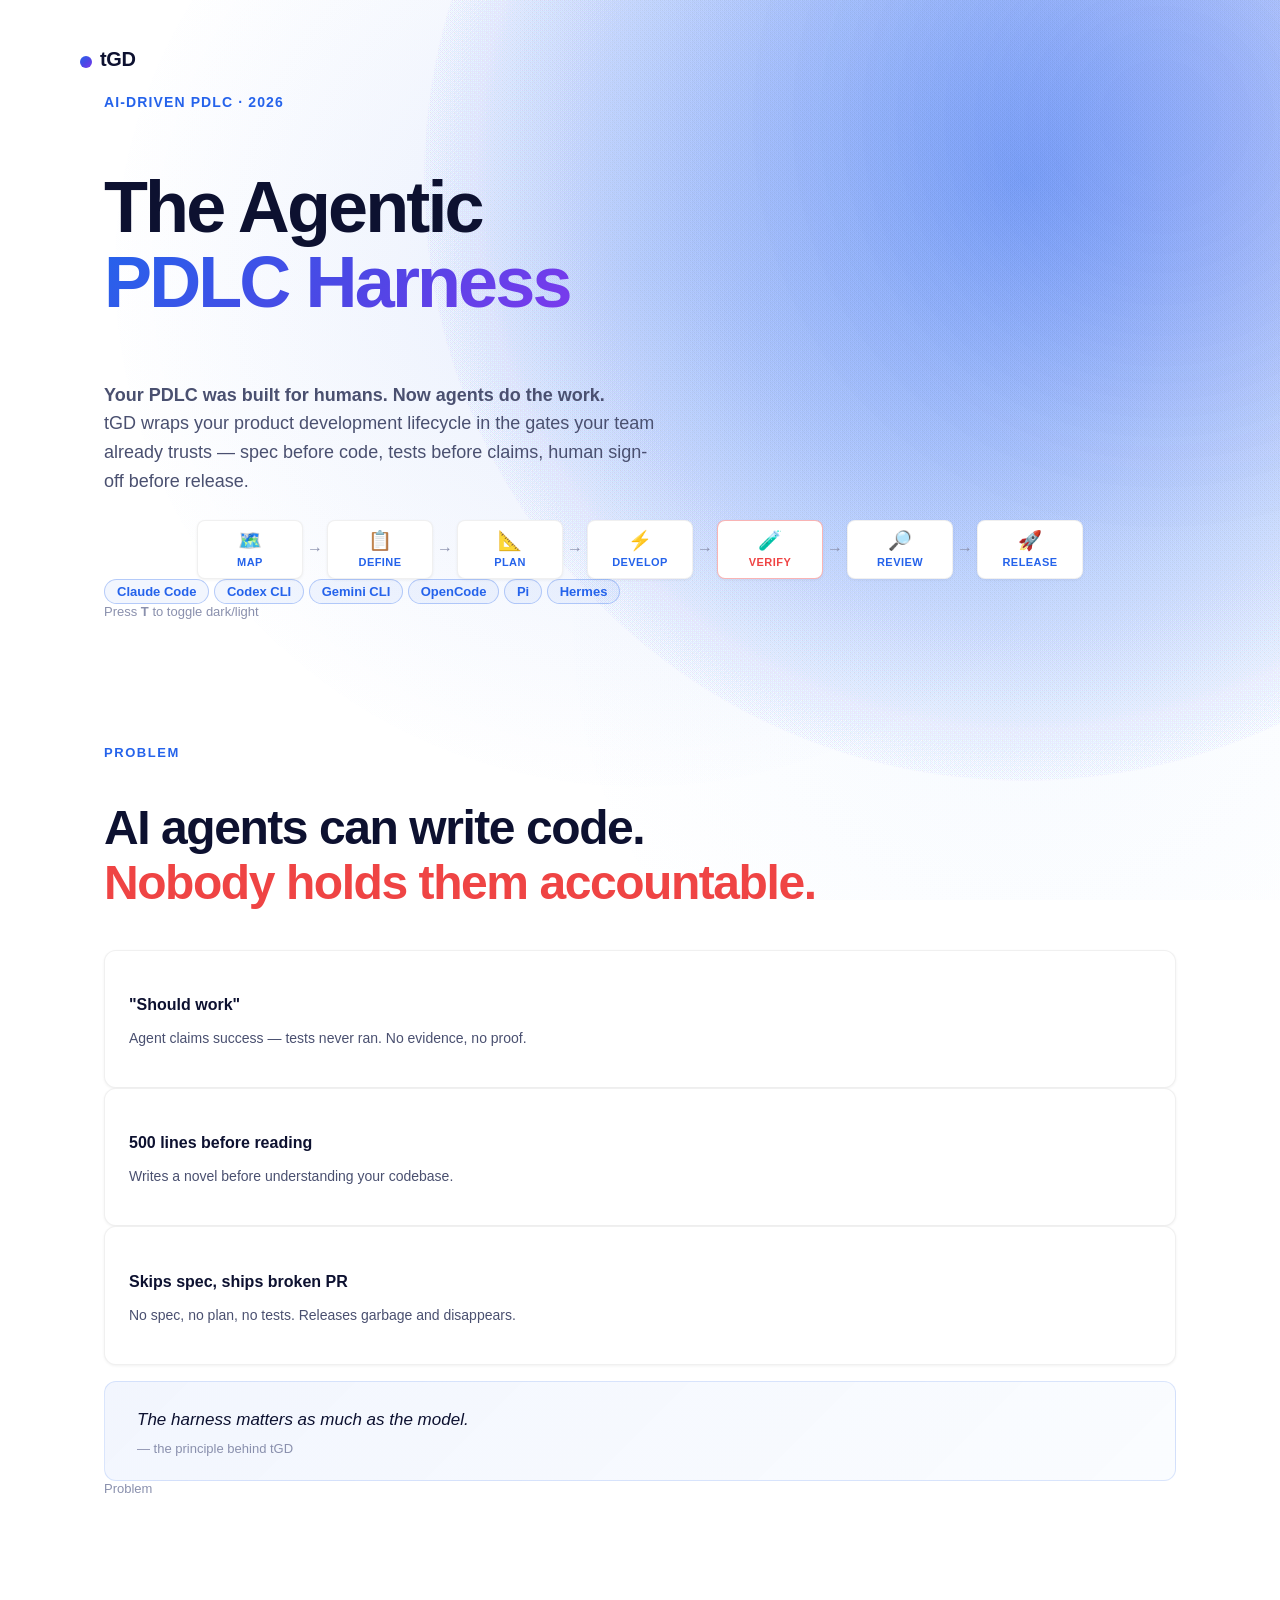
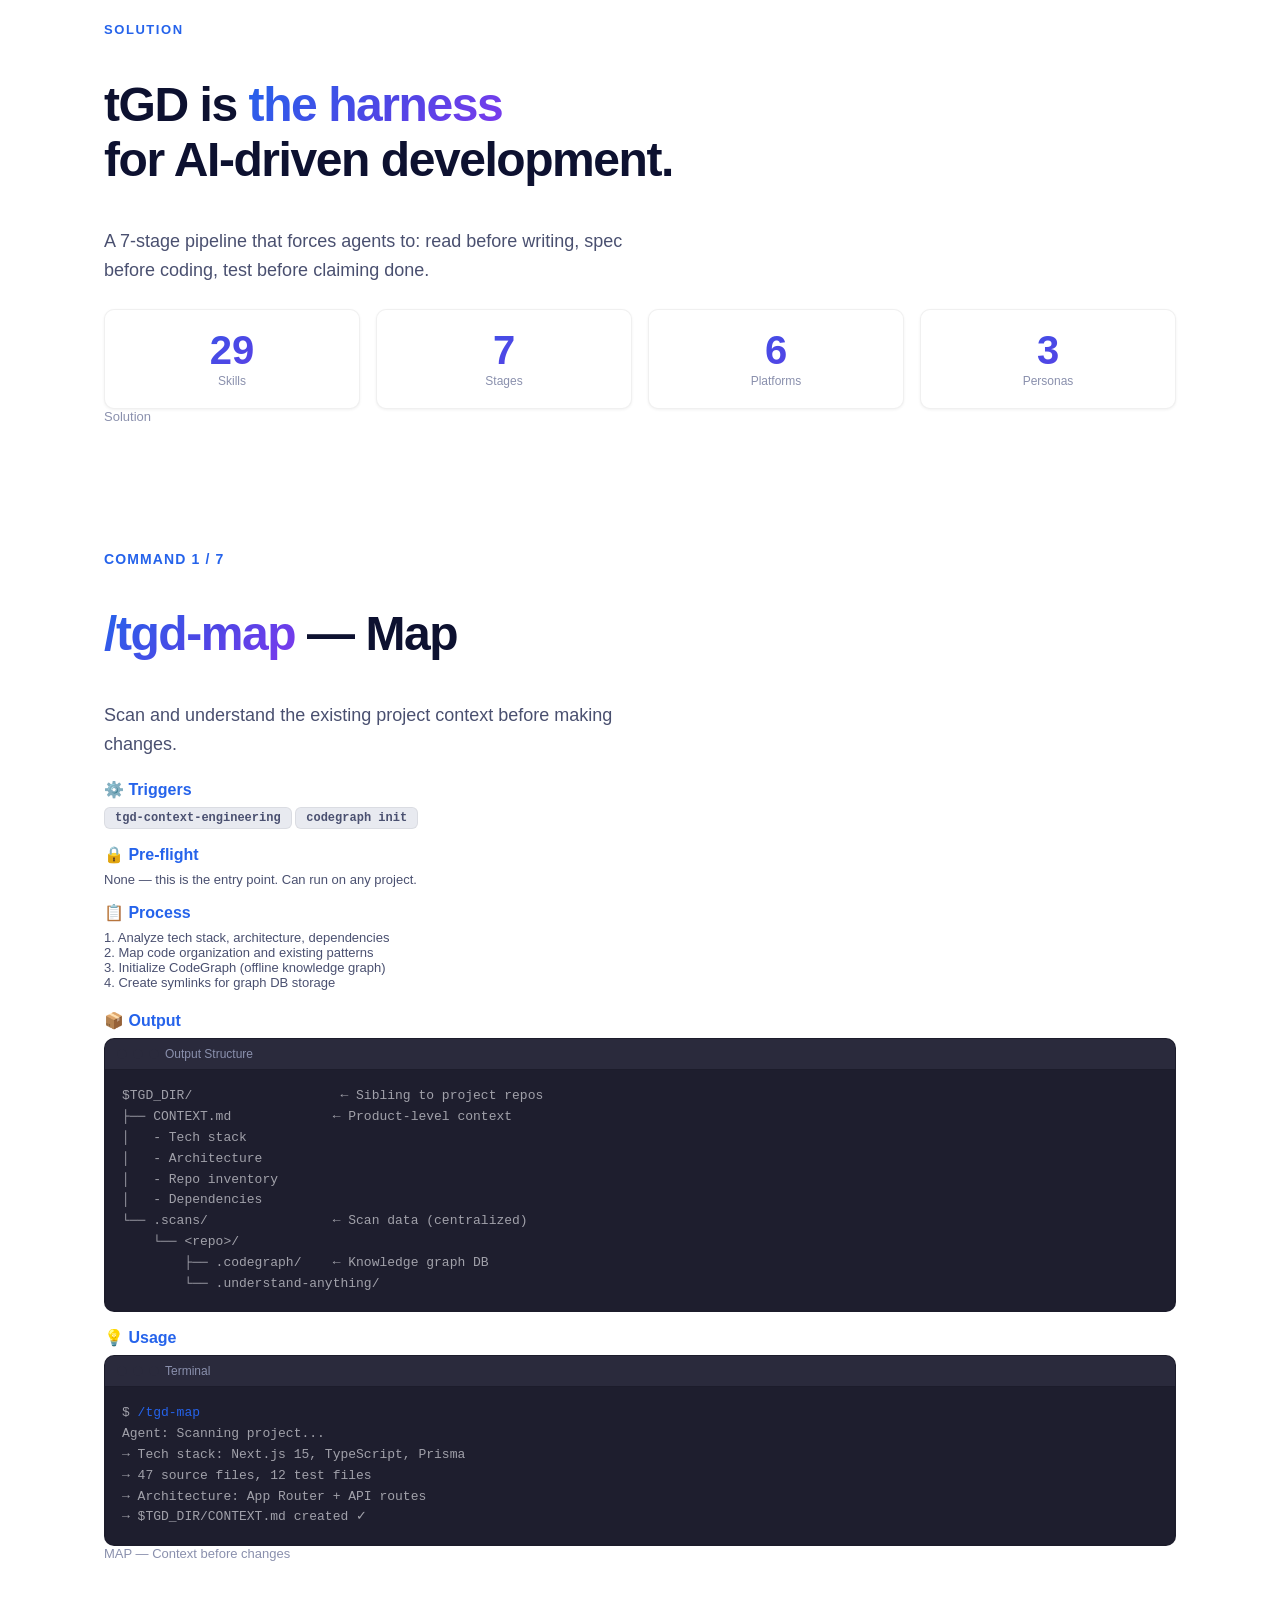
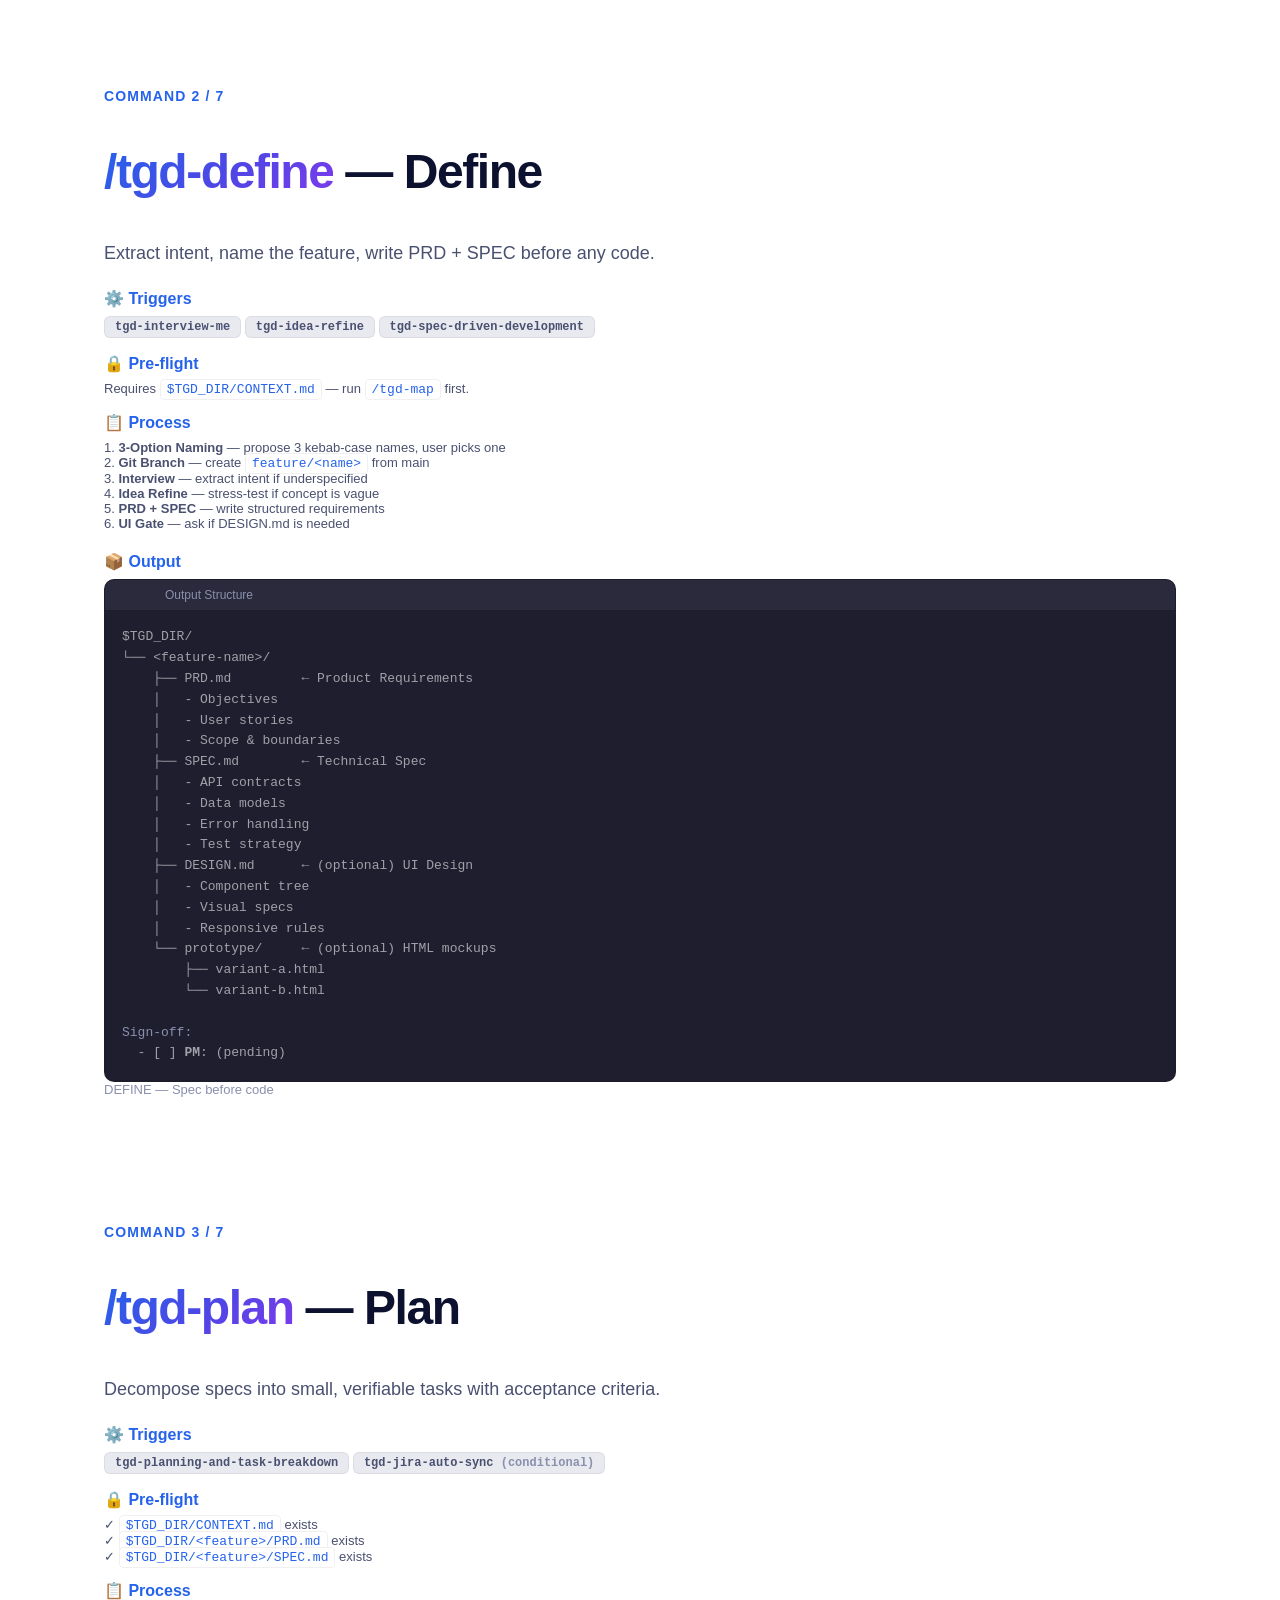
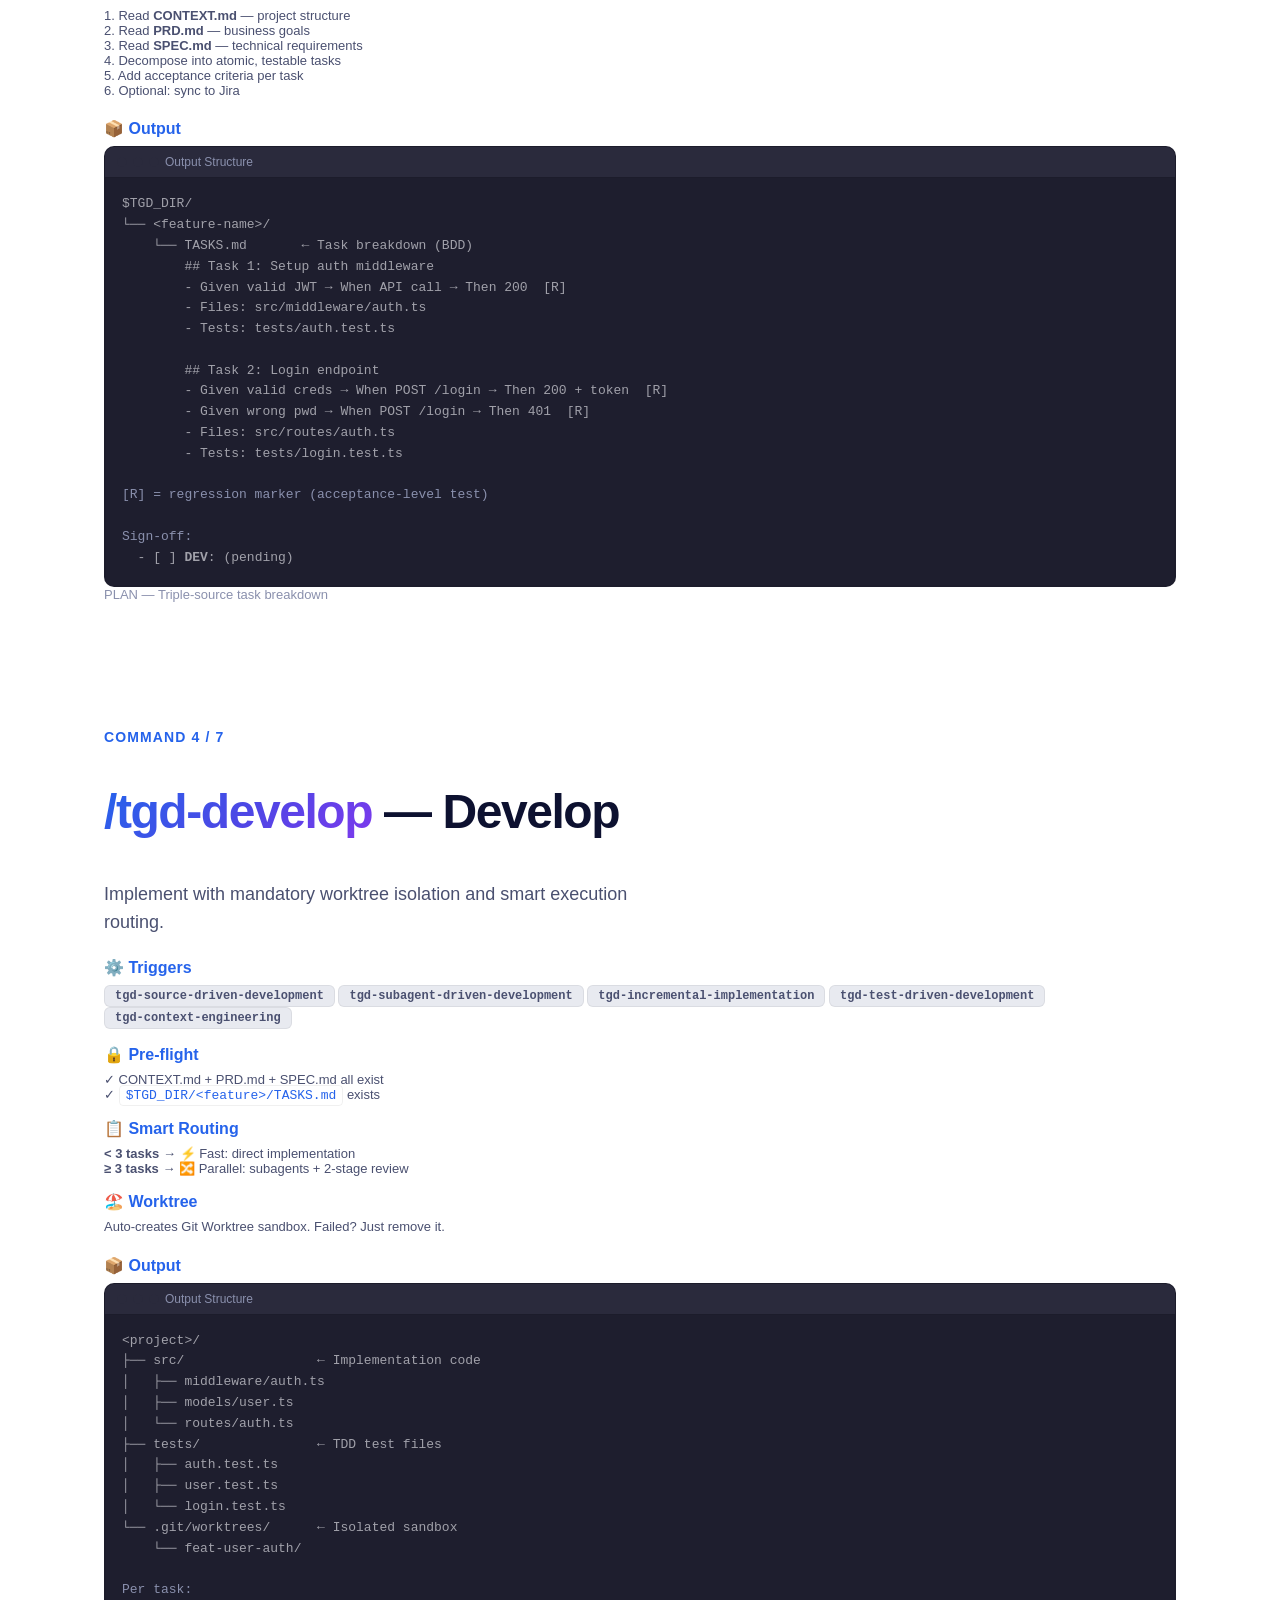
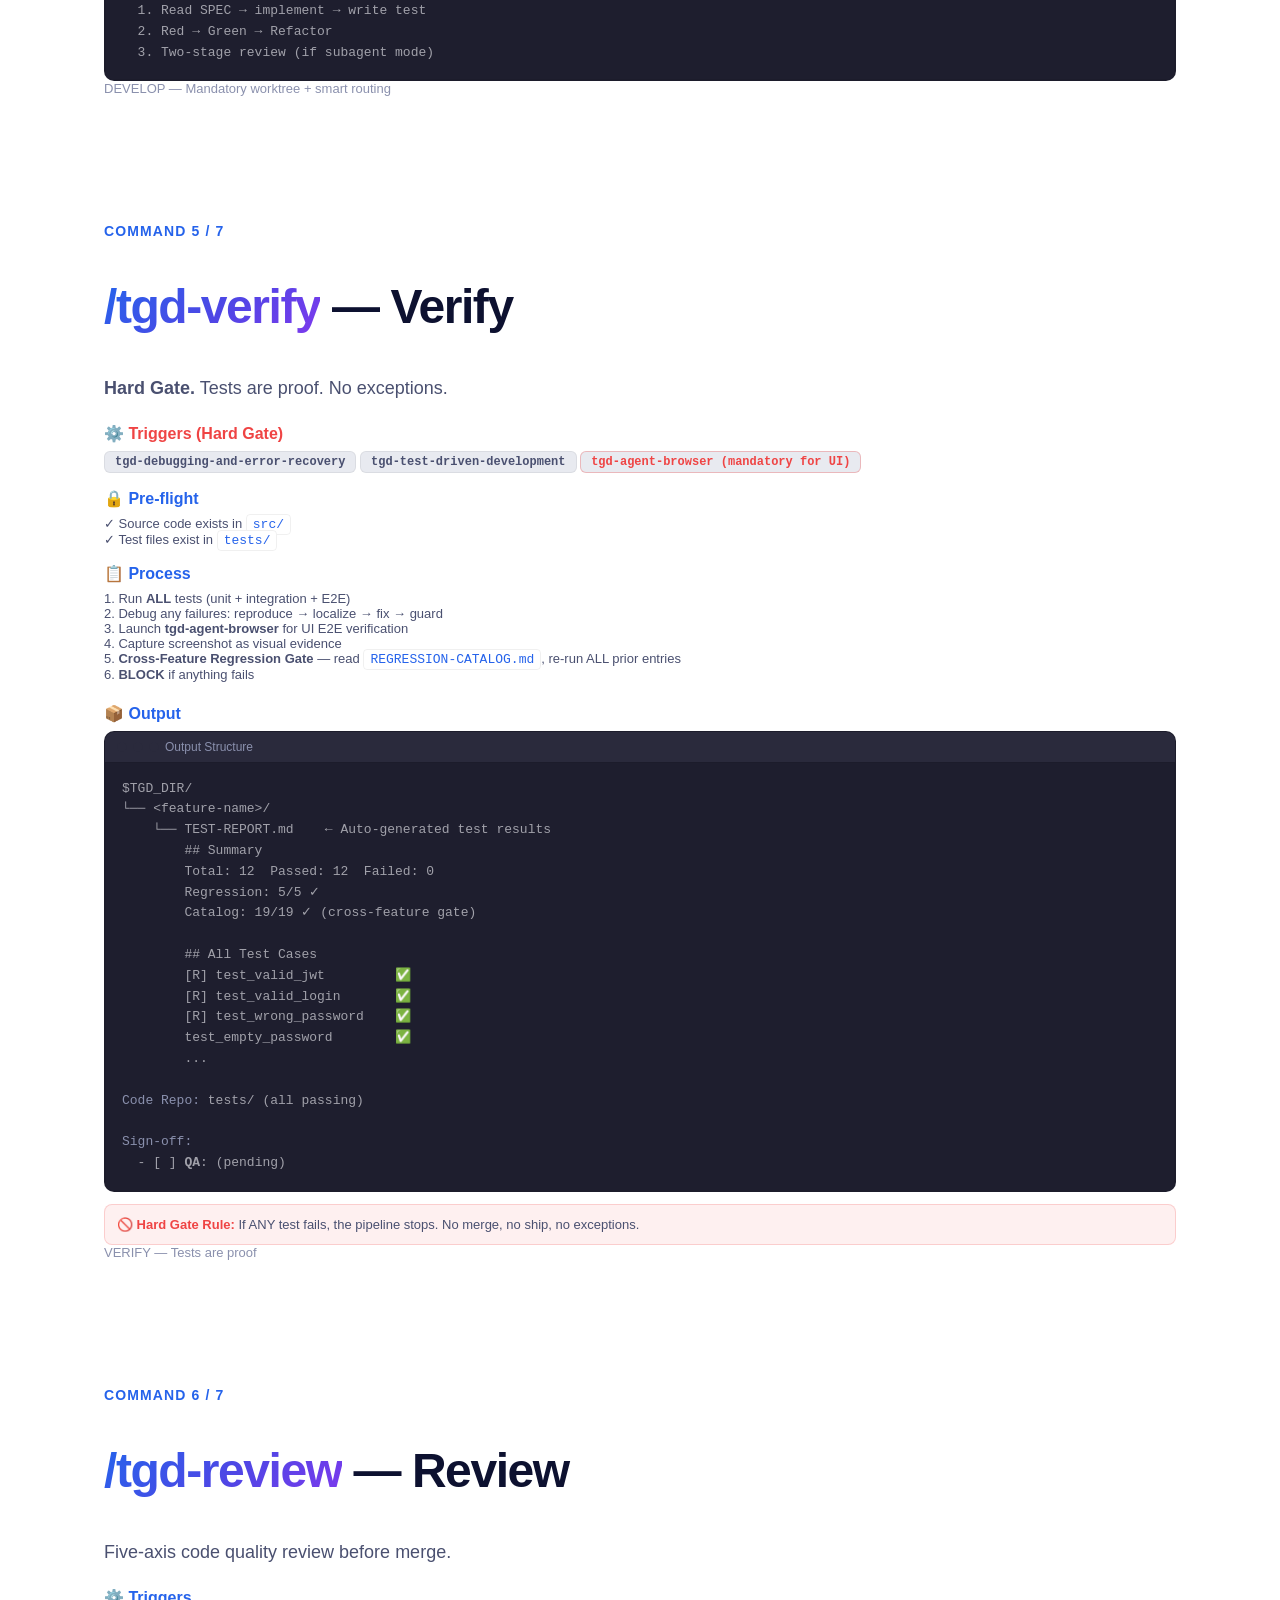
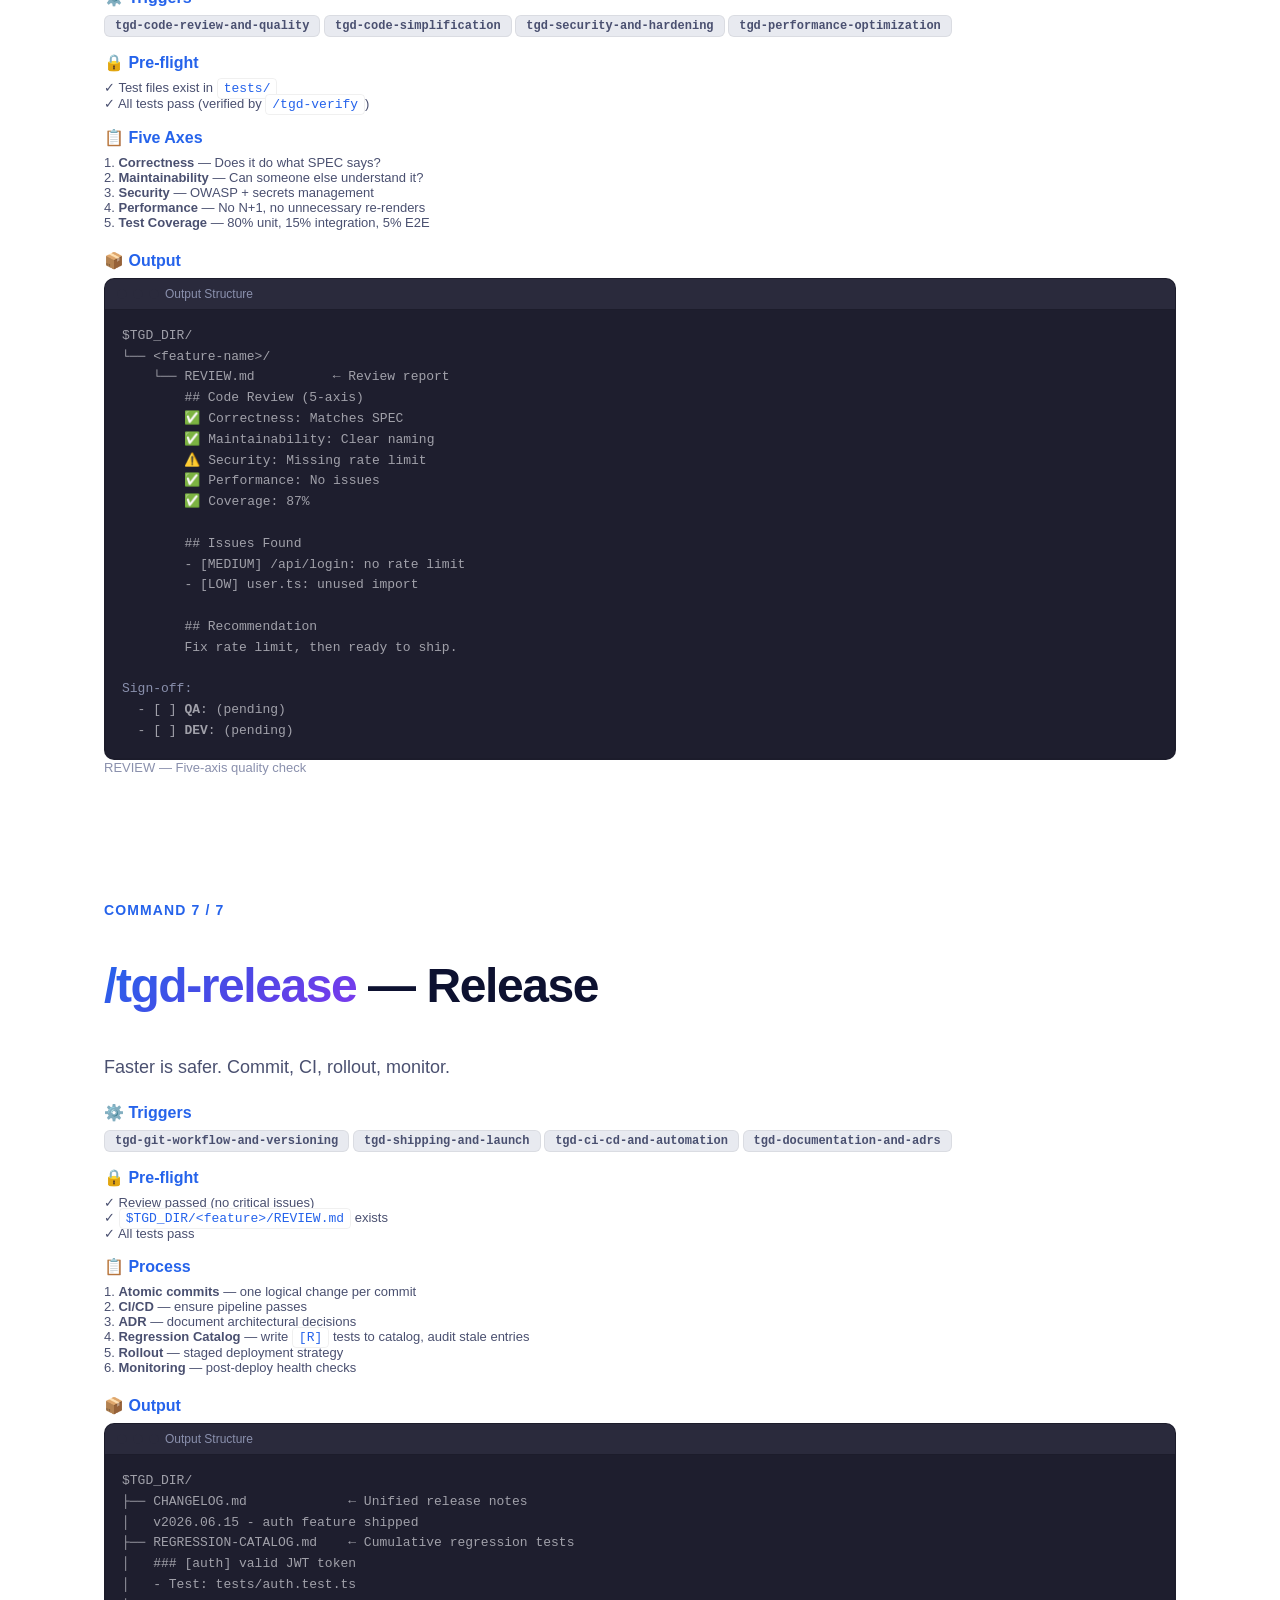
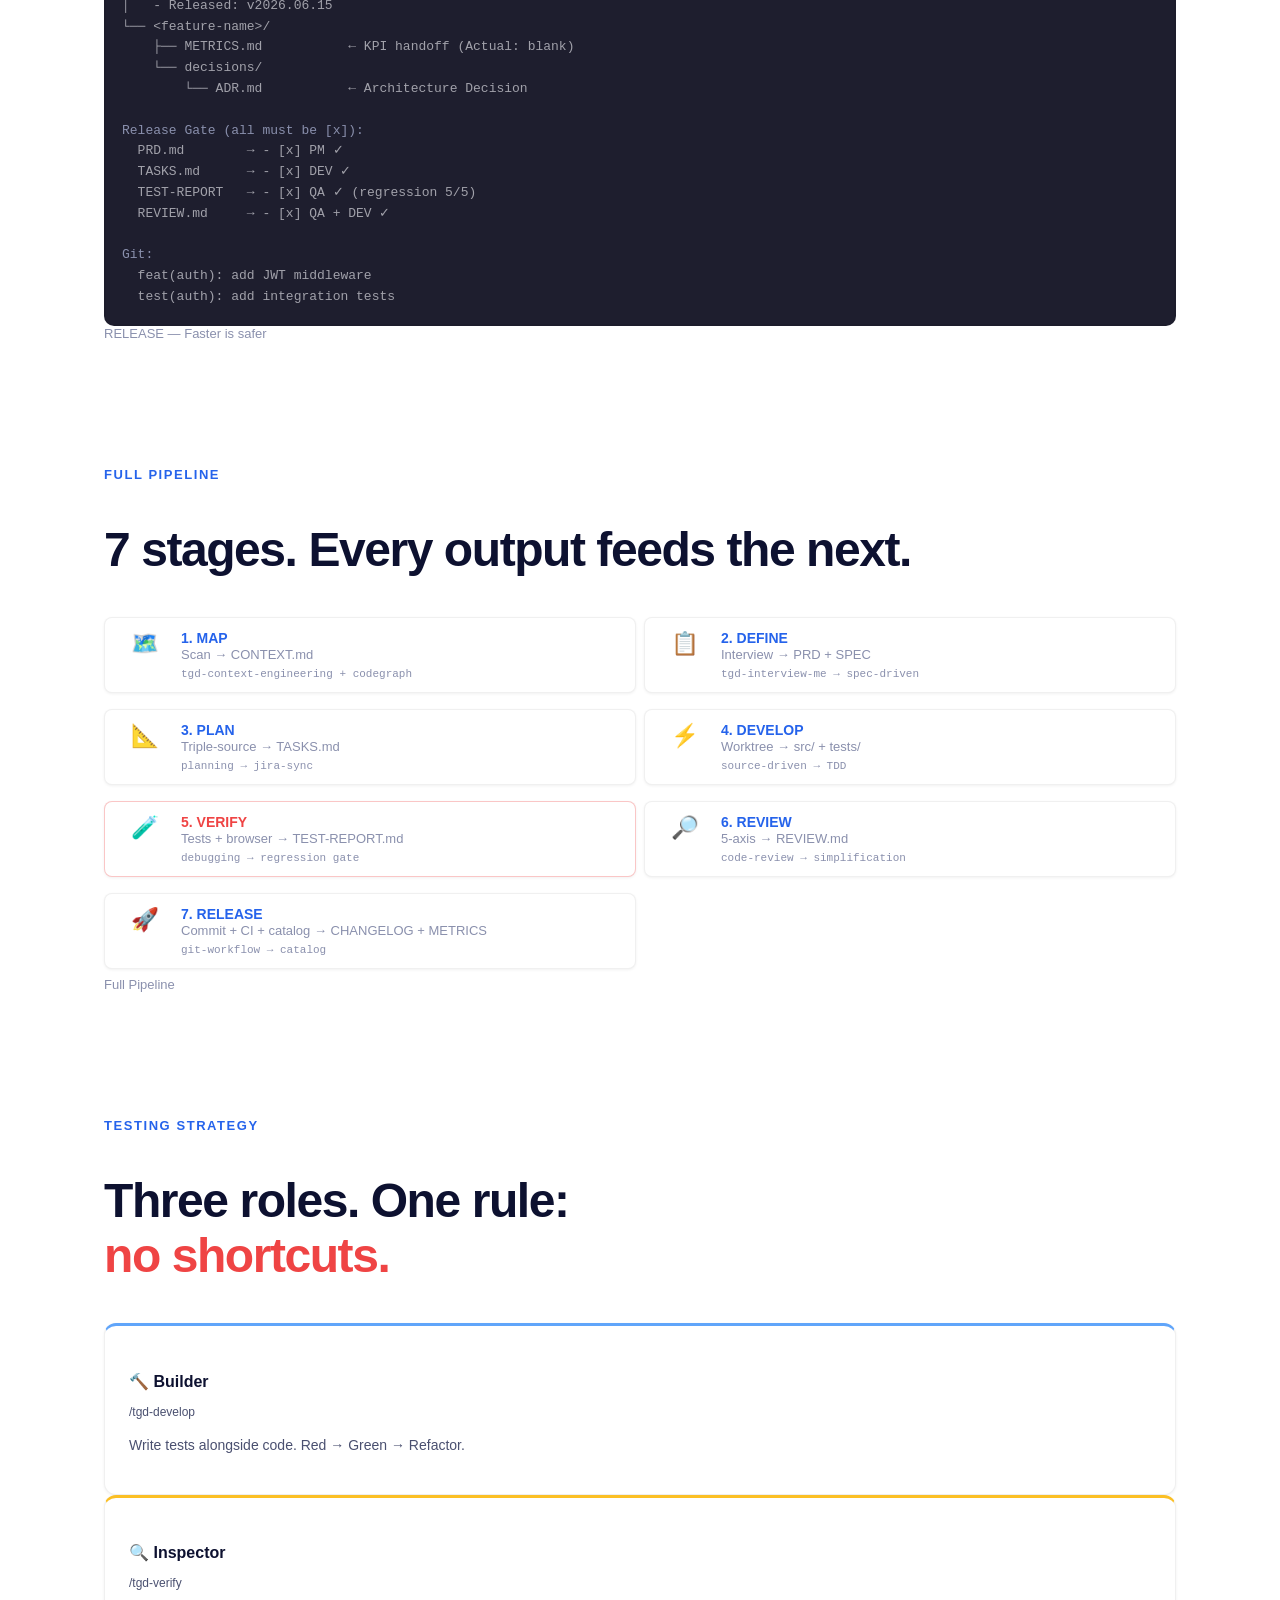
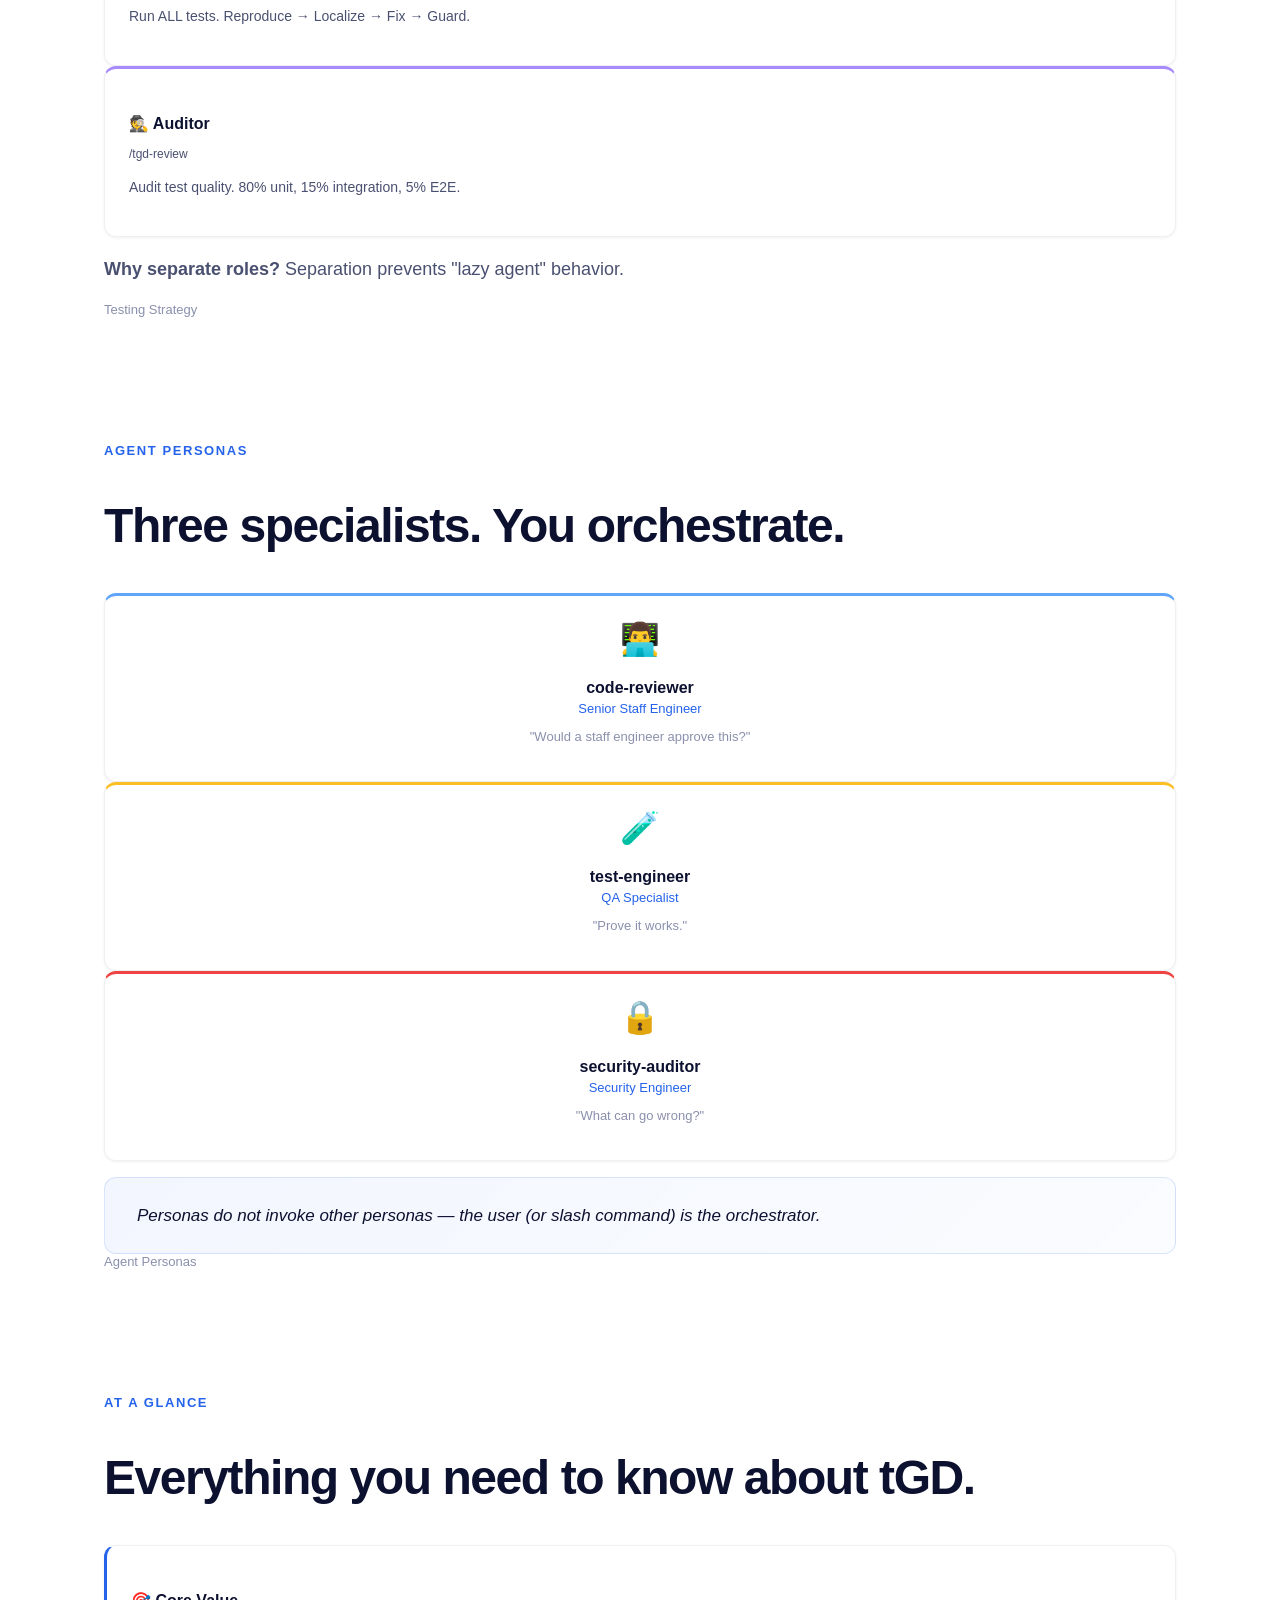
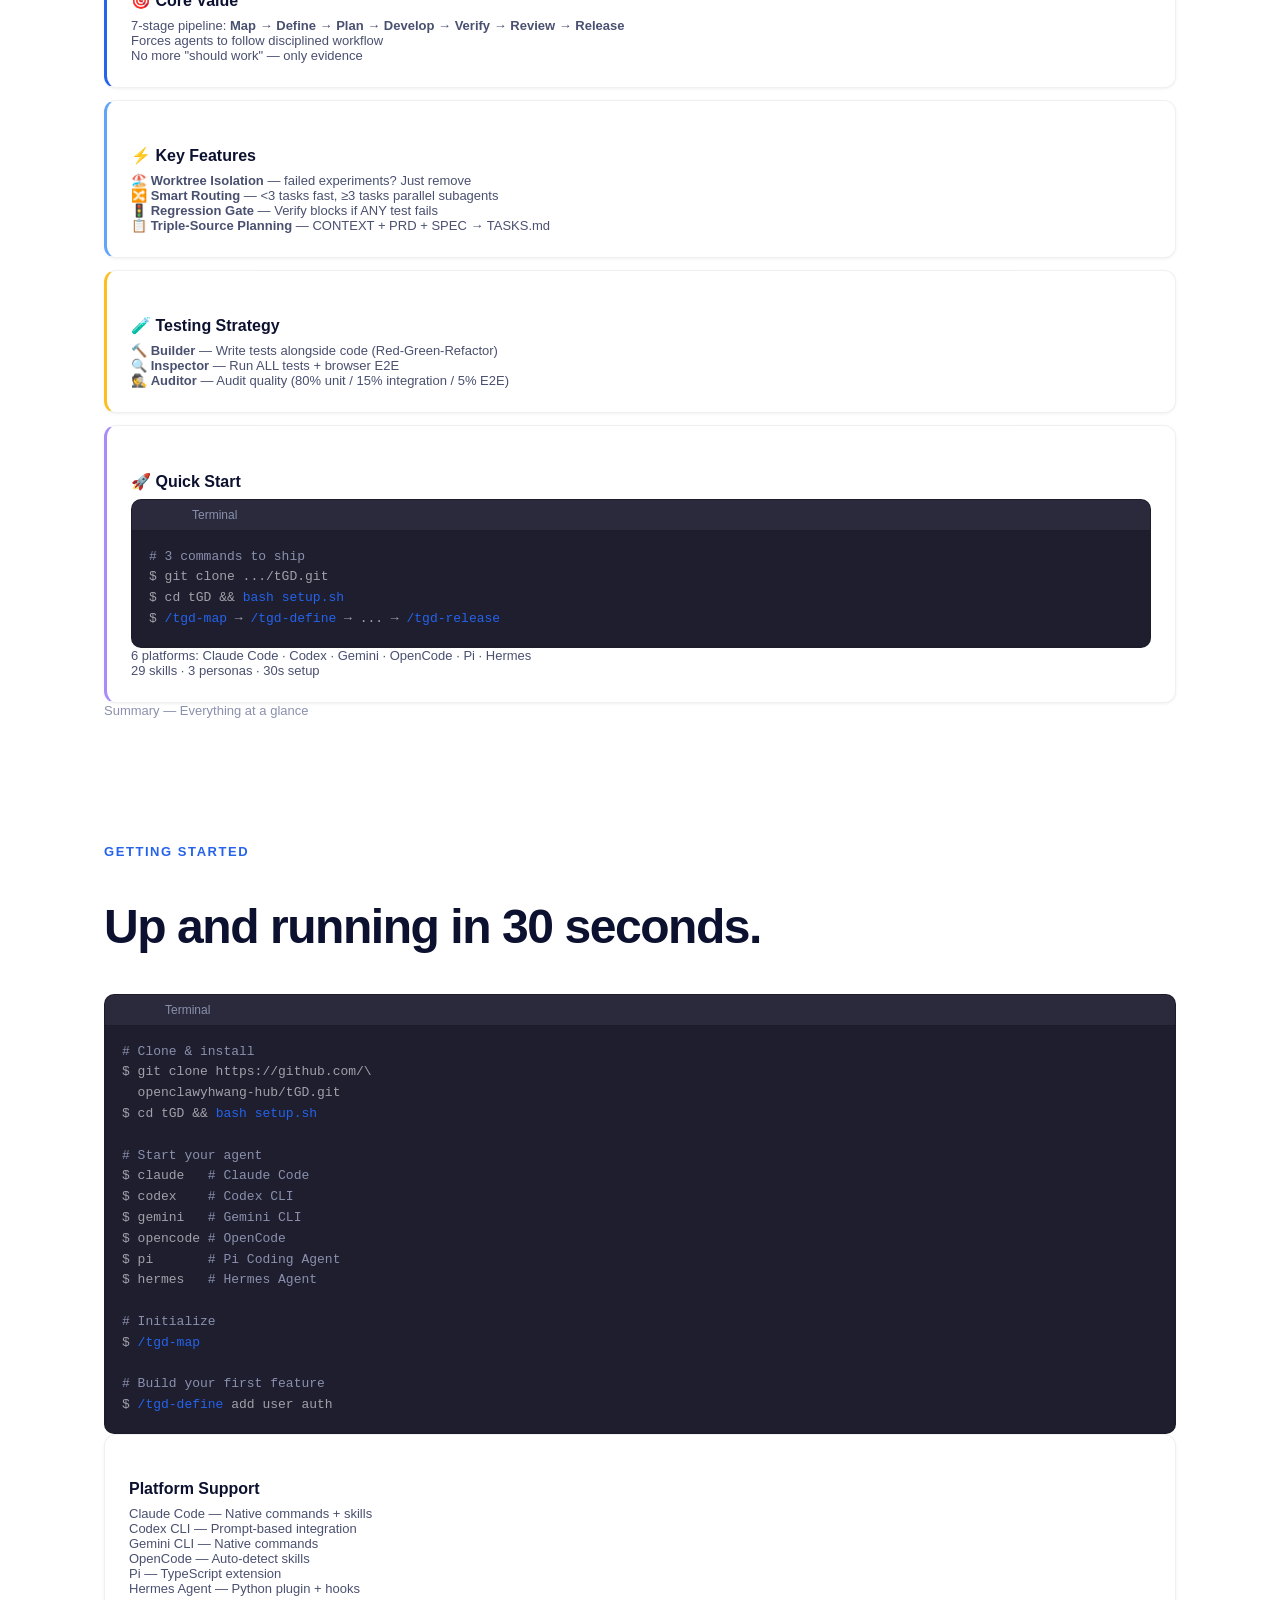
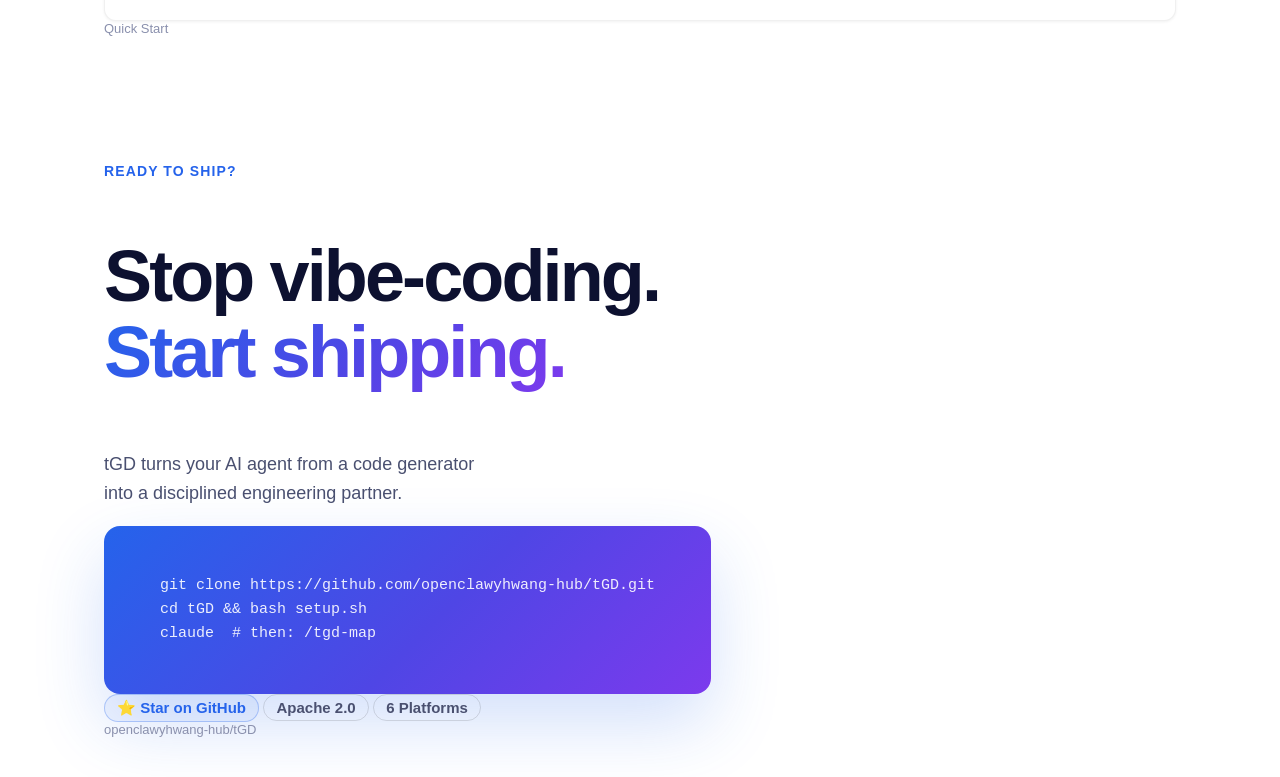
==== commit f6af833f: "fix: correct intro deck facts and align it with the landing page - MIT -> Apache 2.0 badge; cd tGD &" ====
--- a/docs/tGD-intro.html
+++ b/docs/tGD-intro.html
@@ -11,17 +11,24 @@
 <link rel="stylesheet" href="html-ppt/tgd-light.css" id="theme-link">
 </head>
 <body class="tpl-tgd-pitch" data-theme="tgd-light">
+<script>
+/* match the landing page: dark by default when the OS prefers dark */
+if (window.matchMedia('(prefers-color-scheme: dark)').matches) {
+  document.body.setAttribute('data-theme', 'tgd-dark');
+  document.getElementById('theme-link').setAttribute('href', 'html-ppt/tgd-dark.css');
+}
+</script>
 <div class="deck">
 
   <!-- ==================== 1. Cover ==================== -->
-  <section class="slide" data-title="Cover">
+  <section class="slide center" data-title="Cover">
     <div class="cover-bg"></div>
     <div class="cover-blob"></div>
     <div class="brand-mark"><span class="brand-dot"></span><span class="brand">tGD</span></div>
     <p class="kicker">AI-Driven PDLC · 2026</p>
     <h1 class="h1 anim-fade-up" data-anim="fade-up">The Agentic<br><span class="gradient-text">PDLC Harness</span></h1>
-    <p class="lede mt-m"><b>Your PDLC was built for humans. Now agents do the work.</b><br>tGD transforms your existing workflow into an agentic PDLC pipeline — same gates, same accountability, 10× the velocity.</p>
-    <div class="pipeline">
+    <p class="lede mt-m"><b>Your PDLC was built for humans. Now agents do the work.</b><br>tGD wraps your product development lifecycle in the gates your team already trusts — spec before code, tests before claims, human sign-off before release.</p>
+    <div class="pipeline" style="justify-content:center">
       <div class="step"><span class="icon">🗺️</span><span class="name">Map</span></div>
       <span class="arrow">→</span>
       <div class="step"><span class="icon">📋</span><span class="name">Define</span></div>
@@ -36,7 +43,7 @@
       <span class="arrow">→</span>
       <div class="step"><span class="icon">🚀</span><span class="name">Release</span></div>
     </div>
-    <div class="row mt-l" style="gap:8px">
+    <div class="row mt-l" style="gap:8px;justify-content:center">
       <span class="pill pill-accent">Claude Code</span>
       <span class="pill pill-accent">Codex CLI</span>
       <span class="pill pill-accent">Gemini CLI</span>
@@ -58,7 +65,7 @@
     </div>
     <div class="quote-box mt-l">
       <div class="quote">The harness matters as much as the model.</div>
-      <div class="source">— Anthropic, "How Claude Code Works in Large Codebases" (2025)</div>
+      <div class="source">— the principle behind tGD</div>
     </div>
     <div class="deck-footer"><span>Problem</span><span class="slide-number" data-current="2" data-total="16"></span></div>
   </section>
@@ -306,7 +313,7 @@
         <div class="stack" style="font-size:13px">
           <div class="tag">tgd-debugging-and-error-recovery</div>
           <div class="tag">tgd-test-driven-development</div>
-          <div class="tag tag-danger">tgd-agent-browser (mandatory)</div>
+          <div class="tag tag-danger">tgd-agent-browser (mandatory for UI)</div>
         </div>
         <h4 style="color:var(--accent);margin:16px 0 8px">🔒 Pre-flight</h4>
         <div class="stack" style="font-size:13px;color:var(--text-2)">
@@ -485,7 +492,7 @@
       <div class="phase"><div class="p-icon">⚡</div><div><div class="p-name">4. DEVELOP</div><div class="p-desc">Worktree → src/ + tests/</div><div class="p-skills">source-driven → TDD</div></div></div>
       <div class="phase gate"><div class="p-icon">🧪</div><div><div class="p-name">5. VERIFY</div><div class="p-desc">Tests + browser → TEST-REPORT.md</div><div class="p-skills">debugging → regression gate</div></div></div>
       <div class="phase"><div class="p-icon">🔎</div><div><div class="p-name">6. REVIEW</div><div class="p-desc">5-axis → REVIEW.md</div><div class="p-skills">code-review → simplification</div></div></div>
-      <div class="phase"><div class="p-icon">🚀</div><div><div class="p-name">7. RELEASE</div><div class="p-desc">Commit + CI + catalog → CHANGELOG.md</div><div class="p-skills">git-workflow → catalog</div></div></div>
+      <div class="phase"><div class="p-icon">🚀</div><div><div class="p-name">7. RELEASE</div><div class="p-desc">Commit + CI + catalog → CHANGELOG + METRICS</div><div class="p-skills">git-workflow → catalog</div></div></div>
     </div>
     <div class="deck-footer"><span>Full Pipeline</span><span class="slide-number" data-current="11" data-total="16"></span></div>
   </section>
@@ -557,7 +564,7 @@
             <div class="bar"><span class="dot"></span><span class="dot"></span><span class="dot"></span><span>Terminal</span></div>
 <pre><span style="color:var(--text-3)"># 3 commands to ship</span>
 $ git clone .../tGD.git
-$ cd tGD && <span style="color:var(--accent)">tgd</span>
+$ cd tGD && <span style="color:var(--accent)">bash setup.sh</span>
 $ <span style="color:var(--accent)">/tgd-map</span> → <span style="color:var(--accent)">/tgd-define</span> → ... → <span style="color:var(--accent)">/tgd-release</span></pre>
           </div>
           <div class="stack mt-s" style="font-size:13px;color:var(--text-2)">
@@ -580,13 +587,15 @@
 <pre><span style="color:var(--text-3)"># Clone & install</span>
 $ git clone https://github.com/\
   openclawyhwang-hub/tGD.git
-$ cd tGD && <span style="color:var(--accent)">tgd</span>
+$ cd tGD && <span style="color:var(--accent)">bash setup.sh</span>
 
 <span style="color:var(--text-3)"># Start your agent</span>
 $ claude   <span style="color:var(--text-3)"># Claude Code</span>
 $ codex    <span style="color:var(--text-3)"># Codex CLI</span>
+$ gemini   <span style="color:var(--text-3)"># Gemini CLI</span>
 $ opencode <span style="color:var(--text-3)"># OpenCode</span>
-$ hermes  <span style="color:var(--text-3)"># Hermes Agent</span>
+$ pi       <span style="color:var(--text-3)"># Pi Coding Agent</span>
+$ hermes   <span style="color:var(--text-3)"># Hermes Agent</span>
 
 <span style="color:var(--text-3)"># Initialize</span>
 $ <span style="color:var(--accent)">/tgd-map</span>
@@ -619,12 +628,12 @@
     <p class="lede mt-m">tGD turns your AI agent from a code generator<br>into a disciplined engineering partner.</p>
     <div class="ask-box mt-l" style="display:inline-block;text-align:left">
       <pre style="background:transparent;border:none;padding:0;color:rgba(255,255,255,.9);font-size:15px;margin:0">git clone https://github.com/openclawyhwang-hub/tGD.git
-cd tGD && tgd
+cd tGD && bash setup.sh
 claude  # then: /tgd-map</pre>
     </div>
     <div class="row mt-l" style="gap:16px;justify-content:center">
       <a href="https://github.com/openclawyhwang-hub/tGD" class="pill pill-accent" style="text-decoration:none;font-size:15px">⭐ Star on GitHub</a>
-      <span class="pill" style="font-size:15px">MIT License</span>
+      <span class="pill" style="font-size:15px">Apache 2.0</span>
       <span class="pill" style="font-size:15px">6 Platforms</span>
     </div>
     <div class="deck-footer"><span>openclawyhwang-hub/tGD</span><span class="slide-number" data-current="16" data-total="16"></span></div>
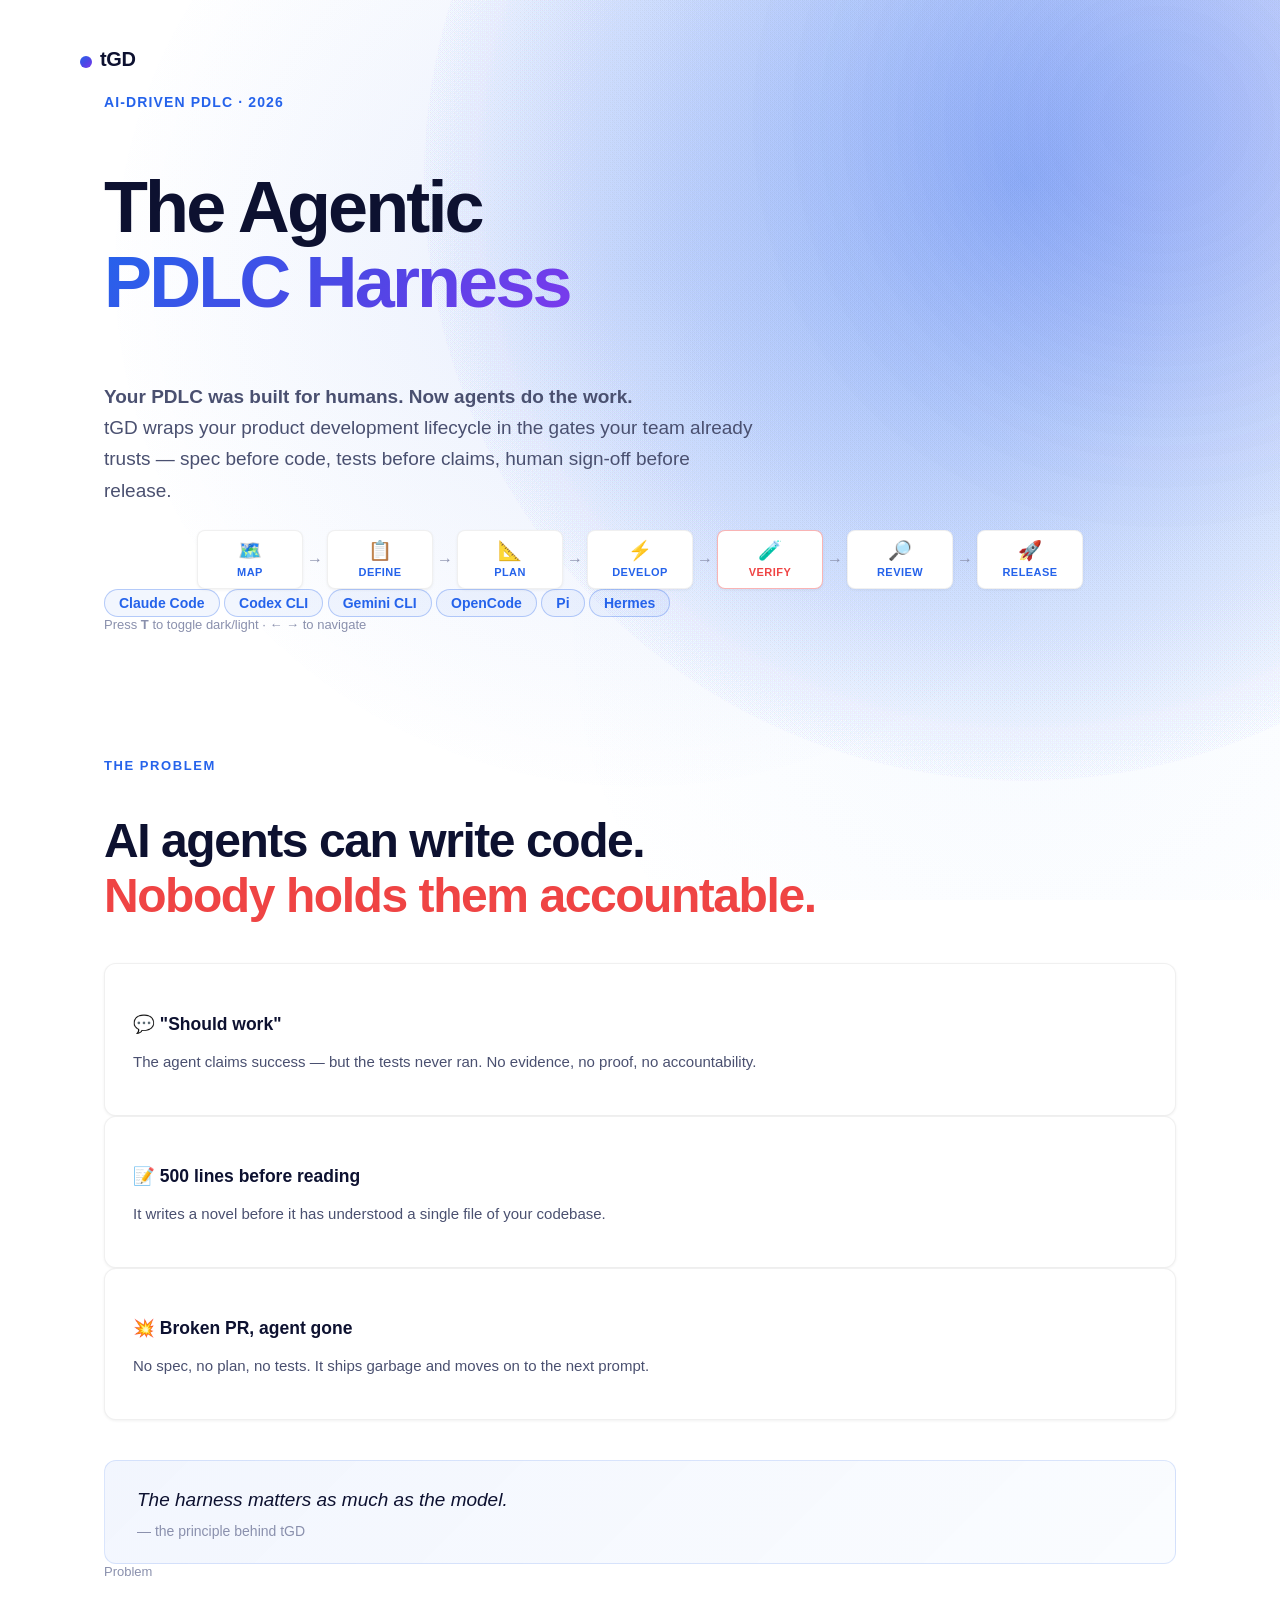
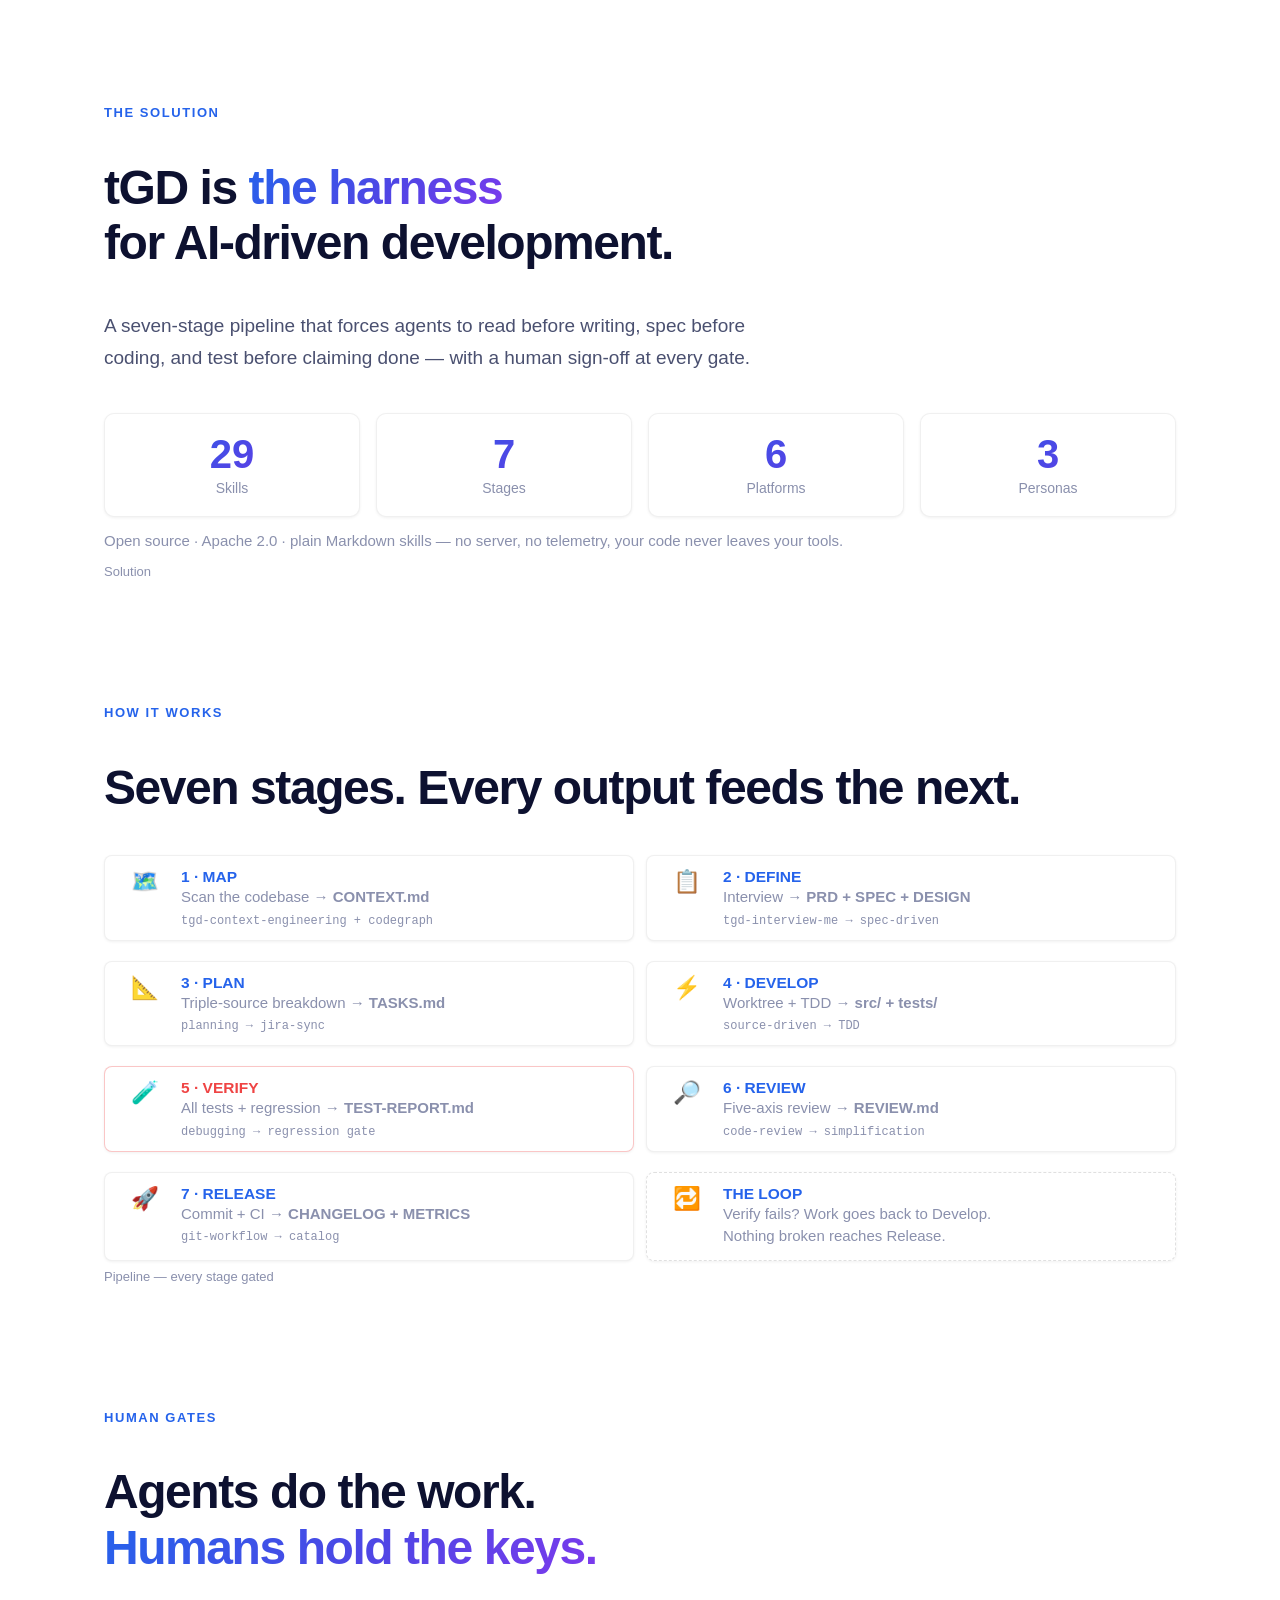
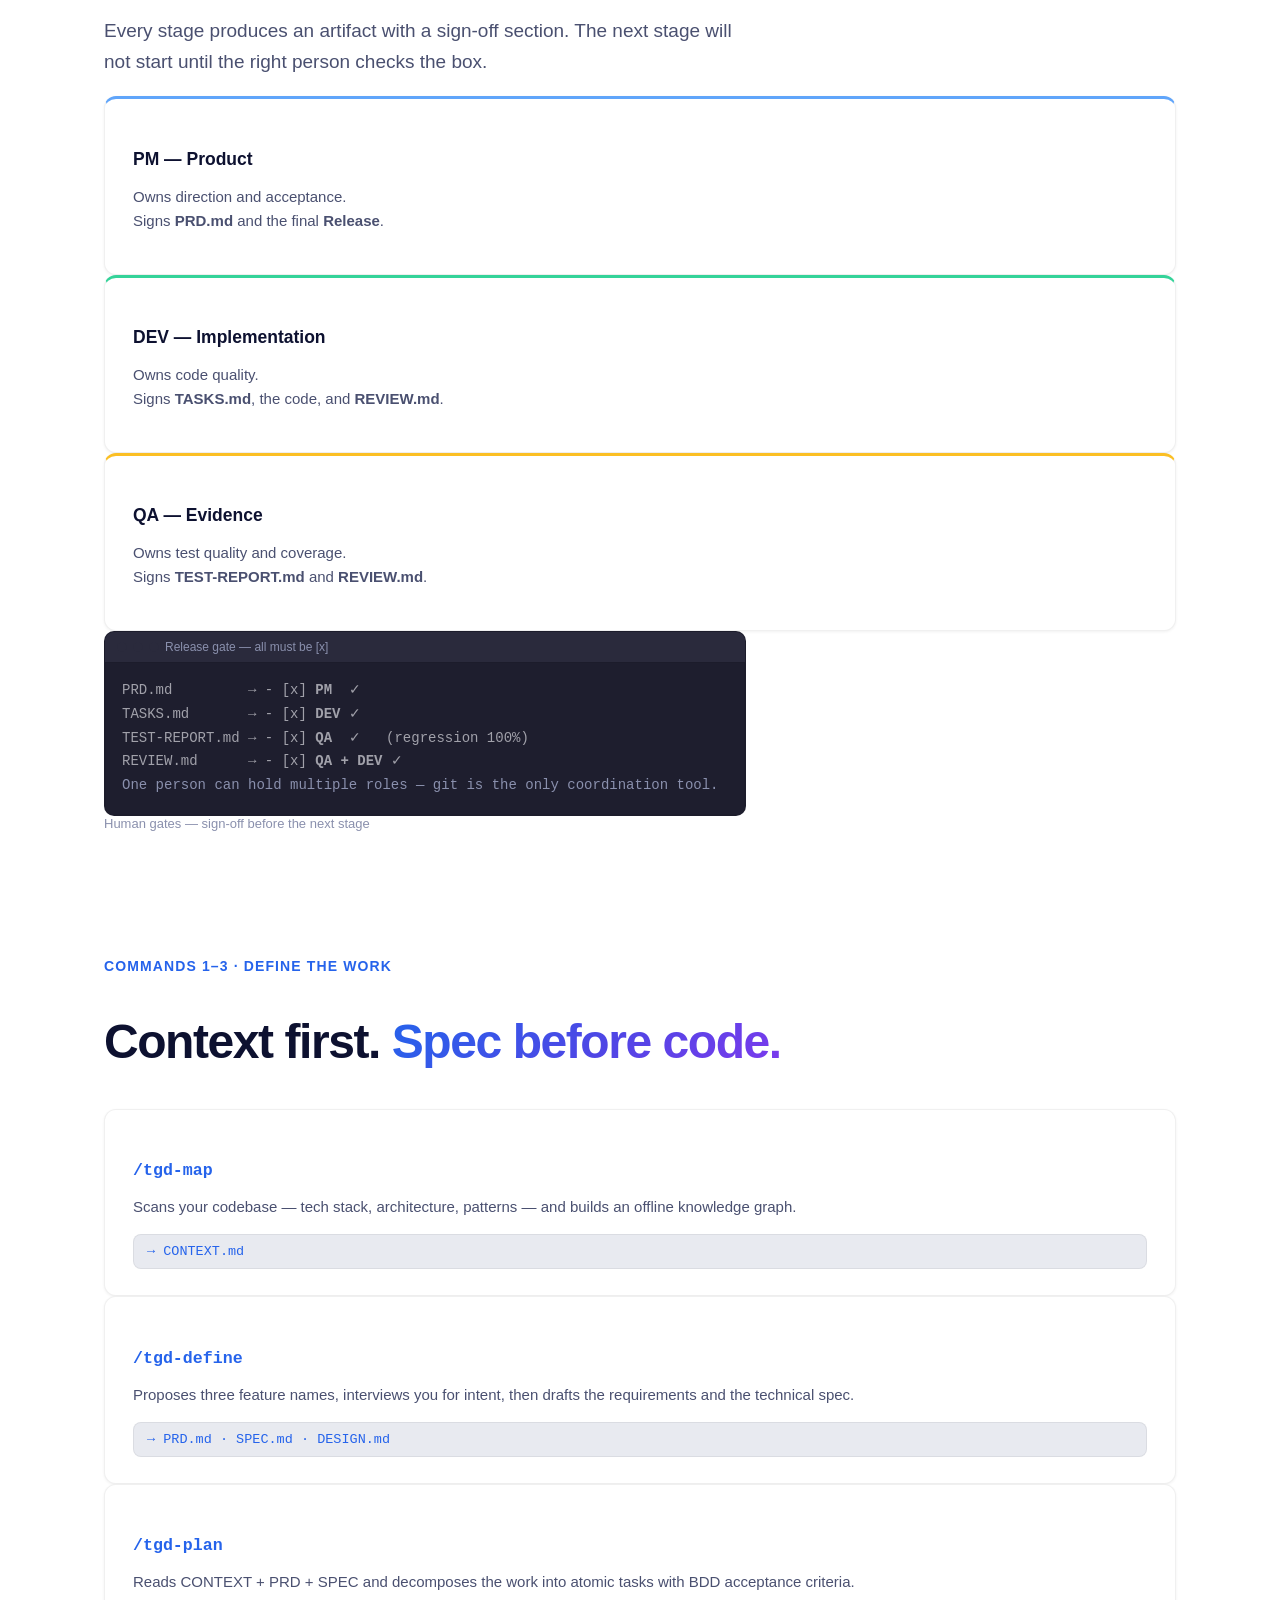
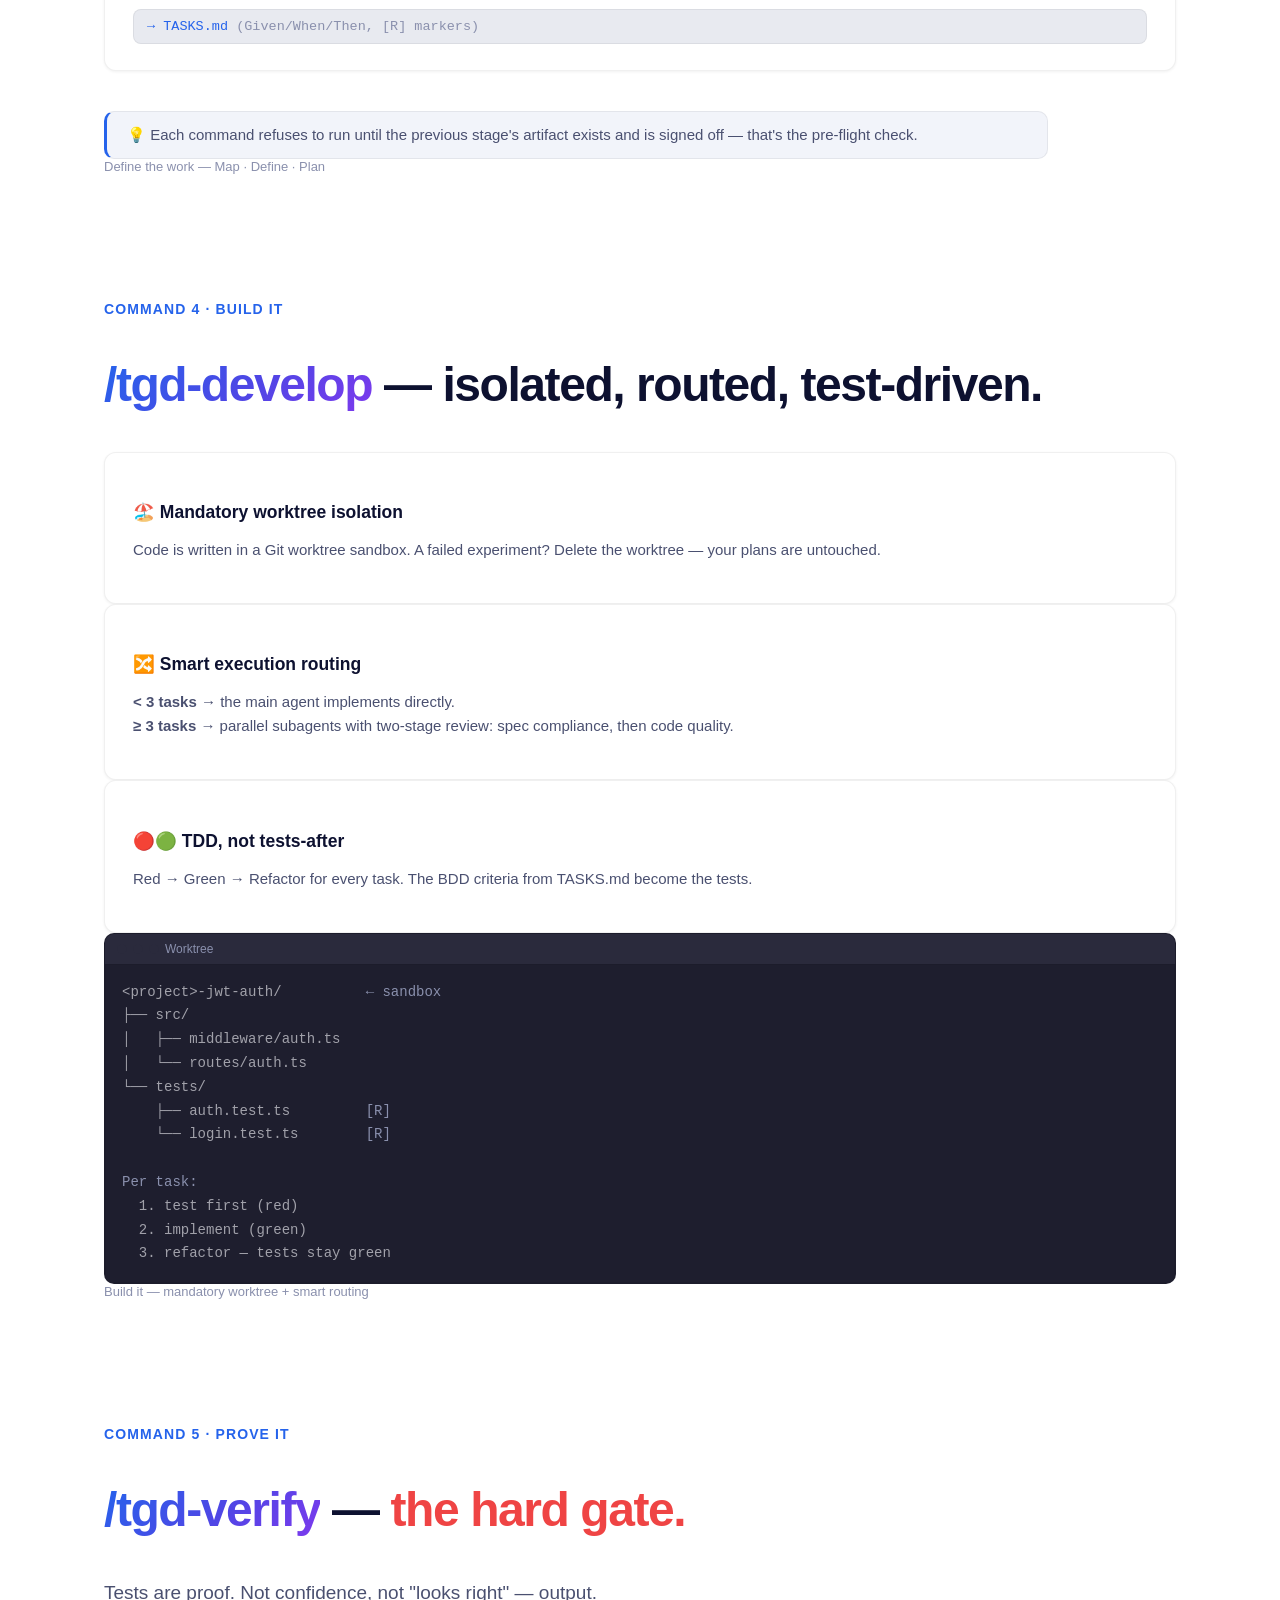
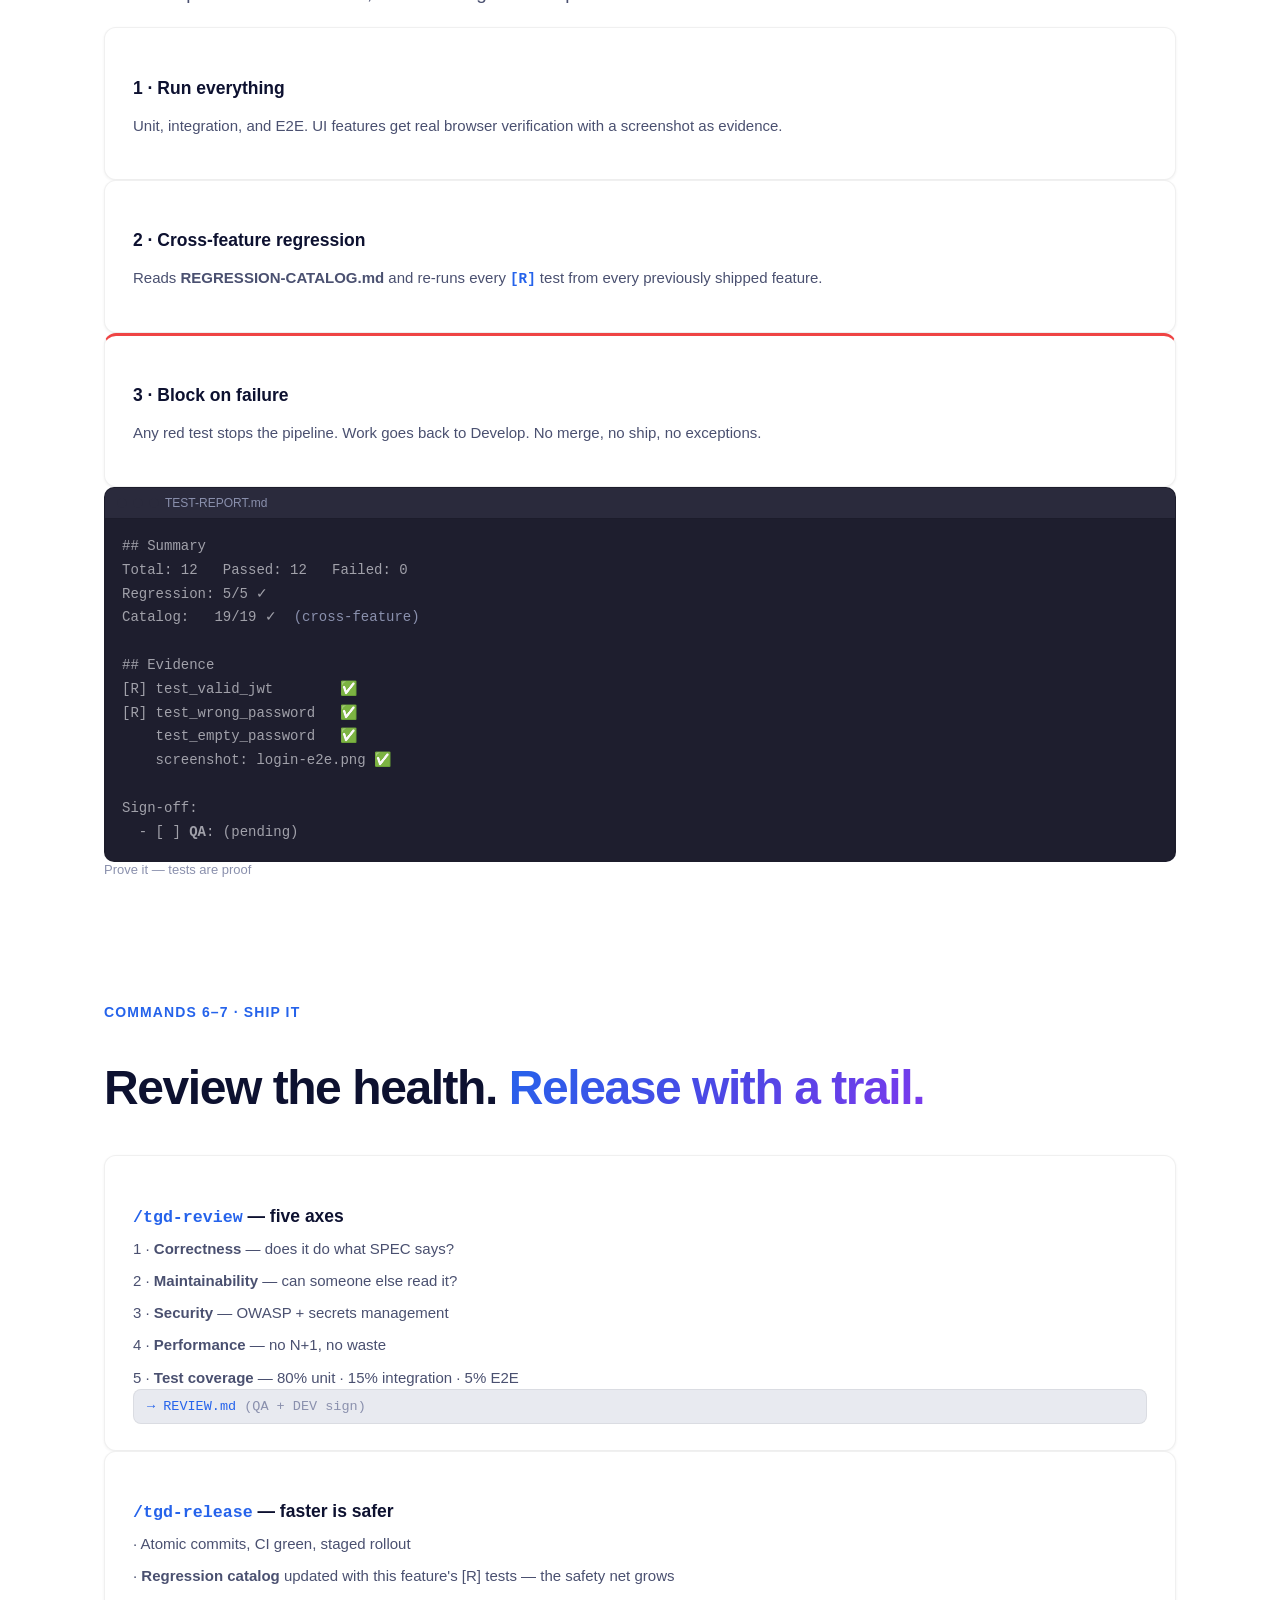
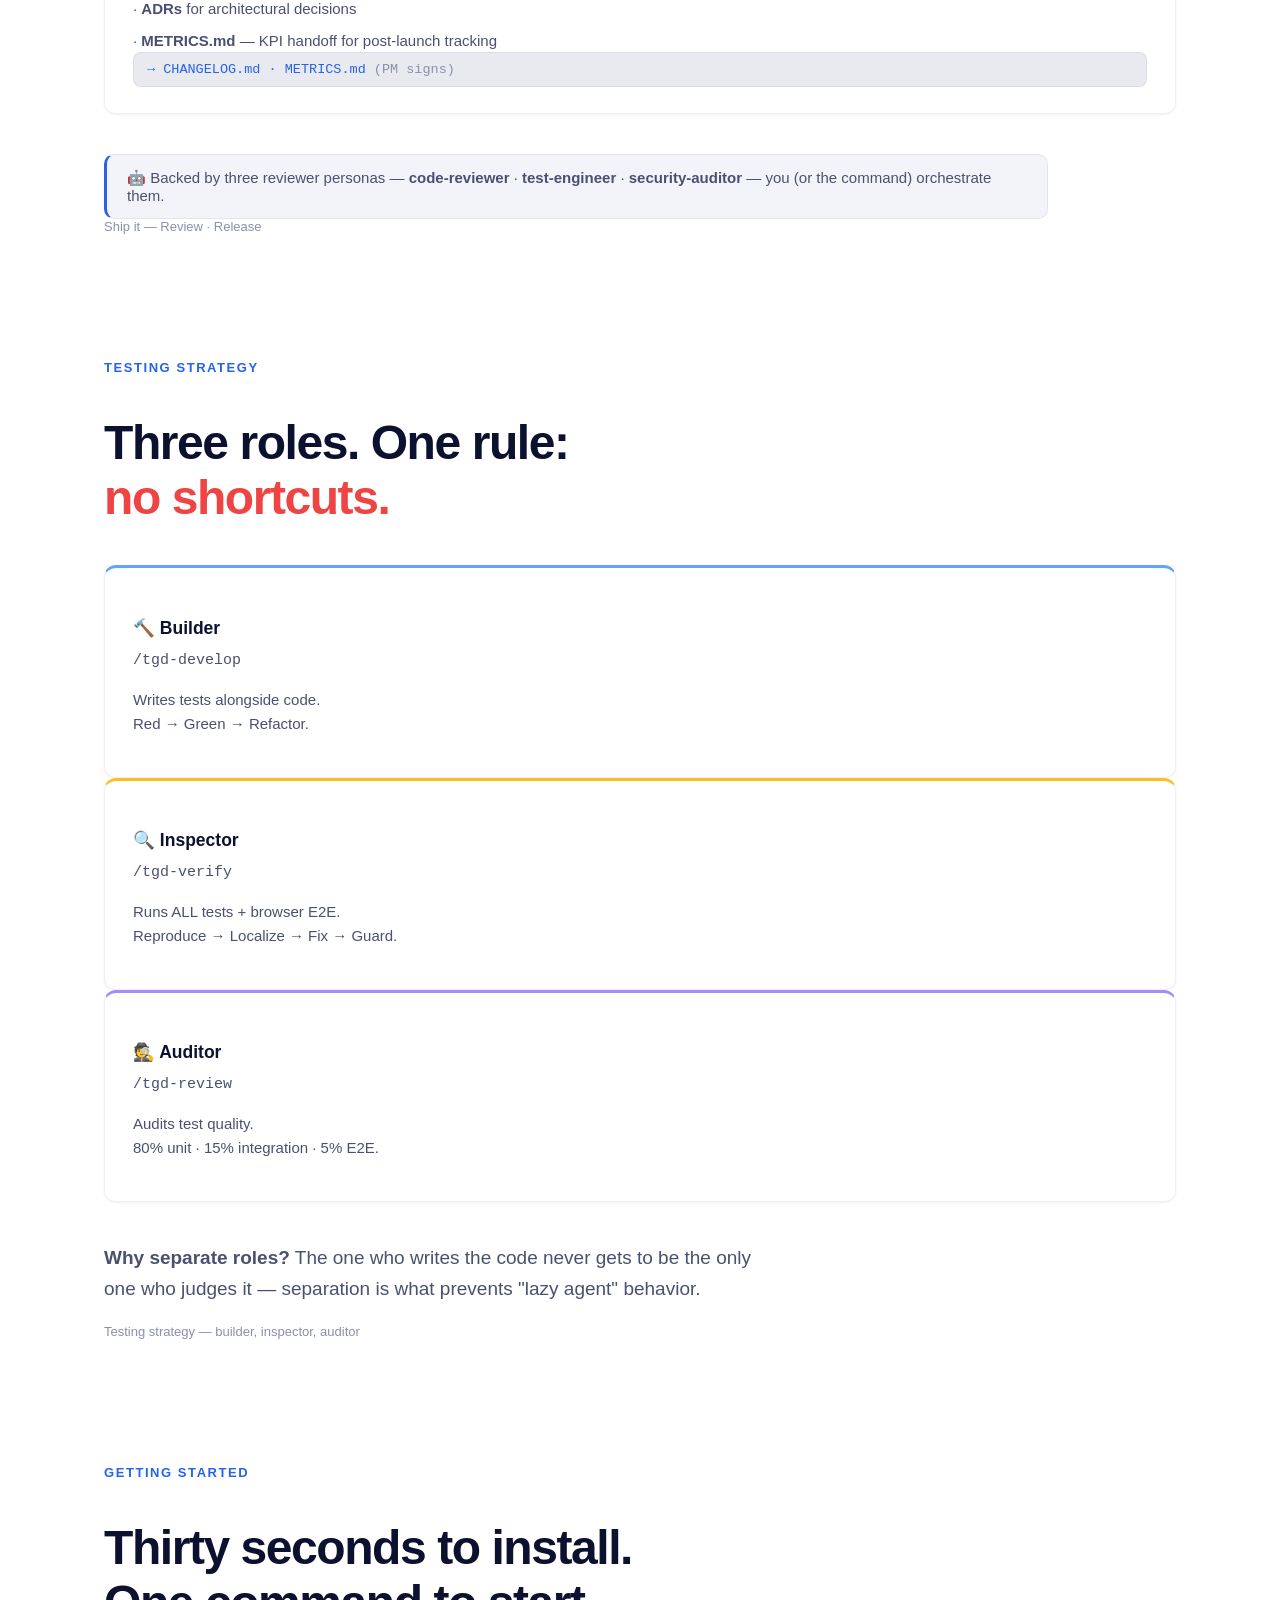
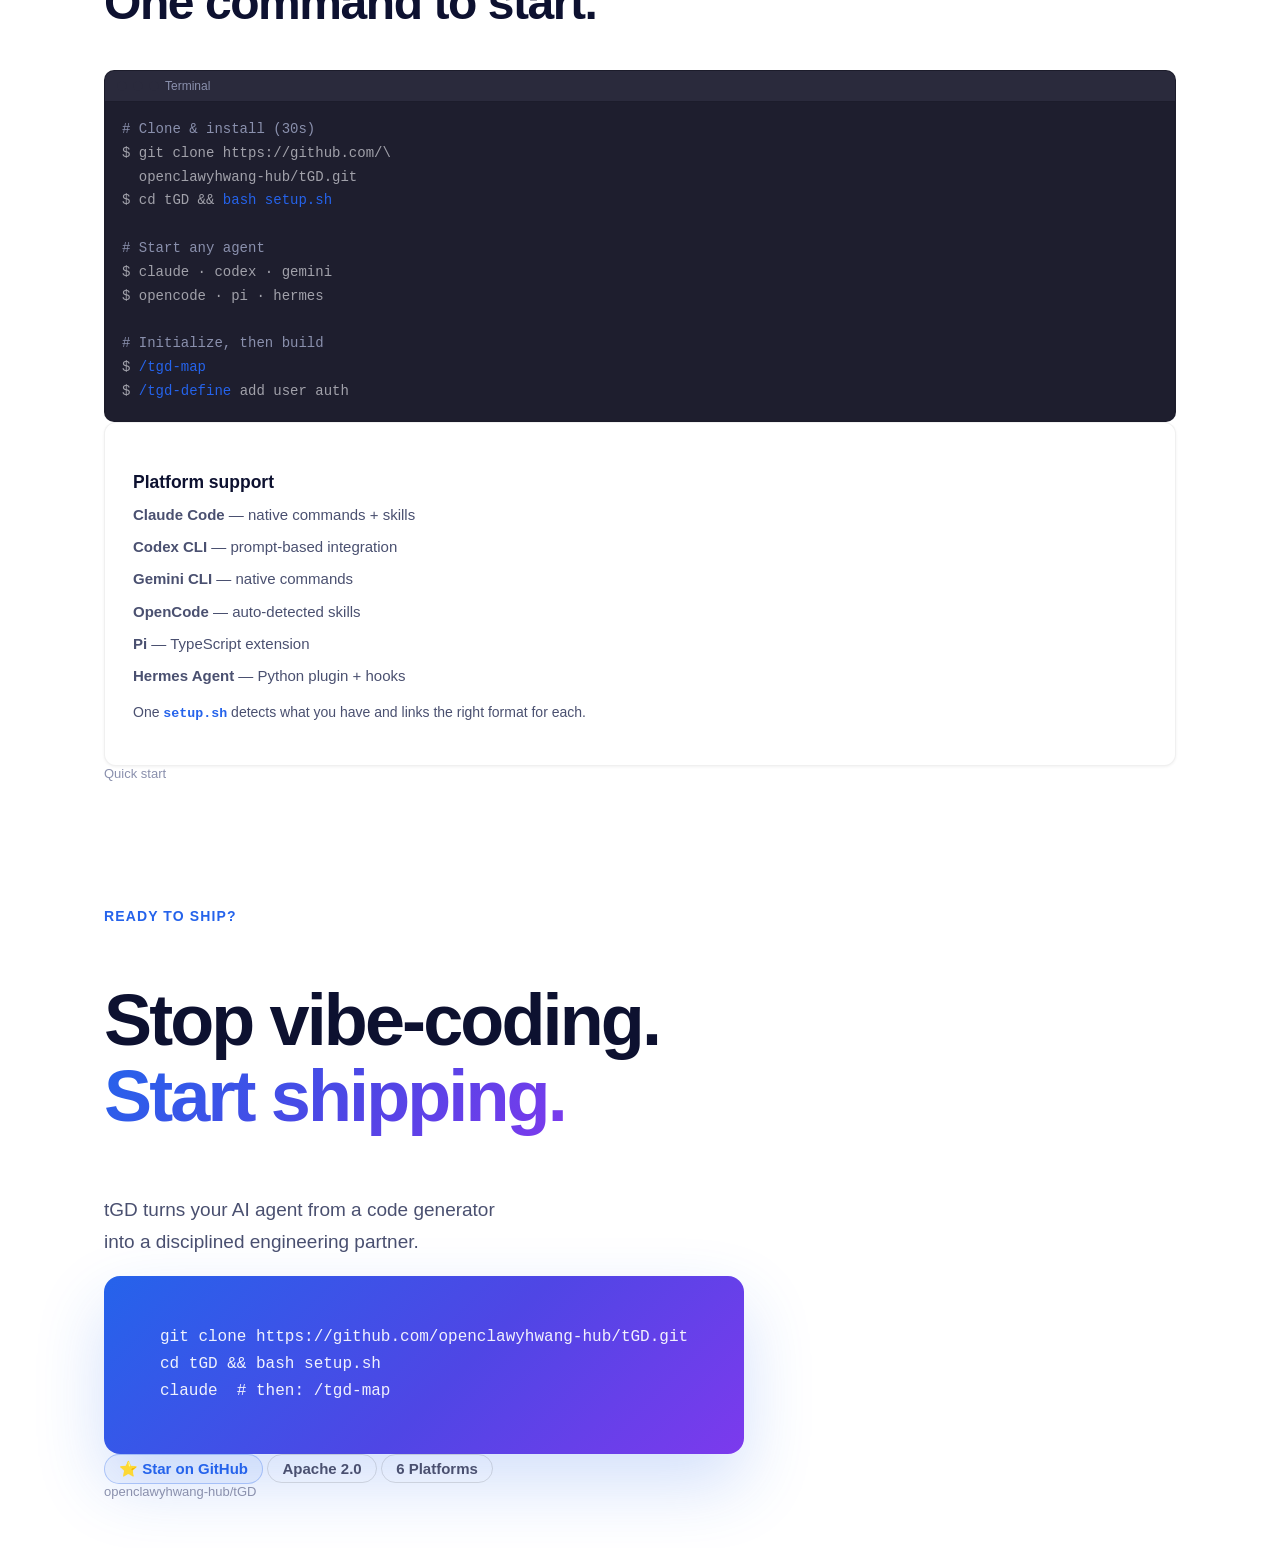
==== commit f62918db: "feat: rebuild the intro deck as a 12-slide narrative - 16 -> 12 slides: seven per-command reference " ====
--- a/docs/tGD-intro.html
+++ b/docs/tGD-intro.html
@@ -25,10 +25,10 @@
     <div class="cover-bg"></div>
     <div class="cover-blob"></div>
     <div class="brand-mark"><span class="brand-dot"></span><span class="brand">tGD</span></div>
-    <p class="kicker">AI-Driven PDLC · 2026</p>
+    <p class="kicker">AI-DRIVEN PDLC · 2026</p>
     <h1 class="h1 anim-fade-up" data-anim="fade-up">The Agentic<br><span class="gradient-text">PDLC Harness</span></h1>
     <p class="lede mt-m"><b>Your PDLC was built for humans. Now agents do the work.</b><br>tGD wraps your product development lifecycle in the gates your team already trusts — spec before code, tests before claims, human sign-off before release.</p>
-    <div class="pipeline" style="justify-content:center">
+    <div class="pipeline mt-l" style="justify-content:center">
       <div class="step"><span class="icon">🗺️</span><span class="name">Map</span></div>
       <span class="arrow">→</span>
       <div class="step"><span class="icon">📋</span><span class="name">Define</span></div>
@@ -51,583 +51,251 @@
       <span class="pill pill-accent">Pi</span>
       <span class="pill pill-accent">Hermes</span>
     </div>
-    <div class="deck-footer"><span>Press <b>T</b> to toggle dark/light</span><span class="slide-number" data-current="1" data-total="16"></span></div>
+    <div class="deck-footer"><span>Press <b>T</b> to toggle dark/light · ← → to navigate</span><span class="slide-number" data-current="1" data-total="12"></span></div>
   </section>
 
   <!-- ==================== 2. Problem ==================== -->
   <section class="slide" data-title="Problem">
-    <p class="num-tag">PROBLEM</p>
+    <p class="num-tag">THE PROBLEM</p>
     <h2 class="h2 mt-s">AI agents can write code.<br><span style="color:#ef4444">Nobody holds them accountable.</span></h2>
-    <div class="grid g3 mt-l">
-      <div class="card"><h4>"Should work"</h4><p>Agent claims success — tests never ran. No evidence, no proof.</p></div>
-      <div class="card"><h4>500 lines before reading</h4><p>Writes a novel before understanding your codebase.</p></div>
-      <div class="card"><h4>Skips spec, ships broken PR</h4><p>No spec, no plan, no tests. Releases garbage and disappears.</p></div>
-    </div>
-    <div class="quote-box mt-l">
+    <div class="grid g3 mt-xl">
+      <div class="card"><h4>💬 "Should work"</h4><p>The agent claims success — but the tests never ran. No evidence, no proof, no accountability.</p></div>
+      <div class="card"><h4>📝 500 lines before reading</h4><p>It writes a novel before it has understood a single file of your codebase.</p></div>
+      <div class="card"><h4>💥 Broken PR, agent gone</h4><p>No spec, no plan, no tests. It ships garbage and moves on to the next prompt.</p></div>
+    </div>
+    <div class="quote-box mt-xl">
       <div class="quote">The harness matters as much as the model.</div>
       <div class="source">— the principle behind tGD</div>
     </div>
-    <div class="deck-footer"><span>Problem</span><span class="slide-number" data-current="2" data-total="16"></span></div>
+    <div class="deck-footer"><span>Problem</span><span class="slide-number" data-current="2" data-total="12"></span></div>
   </section>
 
   <!-- ==================== 3. Solution ==================== -->
   <section class="slide" data-title="Solution">
-    <p class="num-tag">SOLUTION</p>
+    <p class="num-tag">THE SOLUTION</p>
     <h2 class="h2 mt-s">tGD is <span class="gradient-text">the harness</span><br>for AI-driven development.</h2>
-    <p class="lede mt-m">A 7-stage pipeline that forces agents to: read before writing, spec before coding, test before claiming done.</p>
-    <div class="stat-row mt-l">
+    <p class="lede mt-m">A seven-stage pipeline that forces agents to read before writing, spec before coding, and test before claiming done — with a human sign-off at every gate.</p>
+    <div class="stat-row mt-xl">
       <div class="stat"><div class="n">29</div><div class="l">Skills</div></div>
       <div class="stat"><div class="n">7</div><div class="l">Stages</div></div>
       <div class="stat"><div class="n">6</div><div class="l">Platforms</div></div>
       <div class="stat"><div class="n">3</div><div class="l">Personas</div></div>
     </div>
-    <div class="deck-footer"><span>Solution</span><span class="slide-number" data-current="3" data-total="16"></span></div>
-  </section>
-
-  <!-- ==================== 4. /tgd-map ==================== -->
-  <section class="slide" data-title="tgd-map">
-    <p class="kicker">COMMAND 1 / 7</p>
-    <h2 class="h2"><span class="gradient-text">/tgd-map</span> — Map</h2>
-    <p class="lede">Scan and understand the existing project context before making changes.</p>
+    <p class="dim mt-l" style="font-size:15px">Open source · Apache 2.0 · plain Markdown skills — no server, no telemetry, your code never leaves your tools.</p>
+    <div class="deck-footer"><span>Solution</span><span class="slide-number" data-current="3" data-total="12"></span></div>
+  </section>
+
+  <!-- ==================== 4. Pipeline ==================== -->
+  <section class="slide" data-title="Pipeline">
+    <p class="num-tag">HOW IT WORKS</p>
+    <h2 class="h2 mt-s">Seven stages. Every output feeds the next.</h2>
+    <div style="display:grid;grid-template-columns:1fr 1fr;gap:12px;margin-top:28px">
+      <div class="phase"><div class="p-icon">🗺️</div><div><div class="p-name">1 · MAP</div><div class="p-desc">Scan the codebase → <b>CONTEXT.md</b></div><div class="p-skills">tgd-context-engineering + codegraph</div></div></div>
+      <div class="phase"><div class="p-icon">📋</div><div><div class="p-name">2 · DEFINE</div><div class="p-desc">Interview → <b>PRD + SPEC + DESIGN</b></div><div class="p-skills">tgd-interview-me → spec-driven</div></div></div>
+      <div class="phase"><div class="p-icon">📐</div><div><div class="p-name">3 · PLAN</div><div class="p-desc">Triple-source breakdown → <b>TASKS.md</b></div><div class="p-skills">planning → jira-sync</div></div></div>
+      <div class="phase"><div class="p-icon">⚡</div><div><div class="p-name">4 · DEVELOP</div><div class="p-desc">Worktree + TDD → <b>src/ + tests/</b></div><div class="p-skills">source-driven → TDD</div></div></div>
+      <div class="phase gate"><div class="p-icon">🧪</div><div><div class="p-name">5 · VERIFY</div><div class="p-desc">All tests + regression → <b>TEST-REPORT.md</b></div><div class="p-skills">debugging → regression gate</div></div></div>
+      <div class="phase"><div class="p-icon">🔎</div><div><div class="p-name">6 · REVIEW</div><div class="p-desc">Five-axis review → <b>REVIEW.md</b></div><div class="p-skills">code-review → simplification</div></div></div>
+      <div class="phase"><div class="p-icon">🚀</div><div><div class="p-name">7 · RELEASE</div><div class="p-desc">Commit + CI → <b>CHANGELOG + METRICS</b></div><div class="p-skills">git-workflow → catalog</div></div></div>
+      <div class="phase" style="border:1px dashed var(--border-strong);background:transparent"><div class="p-icon">🔁</div><div><div class="p-name">THE LOOP</div><div class="p-desc">Verify fails? Work goes back to Develop.<br>Nothing broken reaches Release.</div></div></div>
+    </div>
+    <div class="deck-footer"><span>Pipeline — every stage gated</span><span class="slide-number" data-current="4" data-total="12"></span></div>
+  </section>
+
+  <!-- ==================== 5. Human Gates ==================== -->
+  <section class="slide" data-title="Human Gates">
+    <p class="num-tag">HUMAN GATES</p>
+    <h2 class="h2 mt-s">Agents do the work.<br><span class="gradient-text">Humans hold the keys.</span></h2>
+    <p class="lede mt-m">Every stage produces an artifact with a sign-off section. The next stage will not start until the right person checks the box.</p>
+    <div class="grid g3 mt-l">
+      <div class="card" style="border-top:3px solid #60a5fa"><h4>PM — Product</h4><p>Owns direction and acceptance.<br>Signs <b>PRD.md</b> and the final <b>Release</b>.</p></div>
+      <div class="card" style="border-top:3px solid #34d399"><h4>DEV — Implementation</h4><p>Owns code quality.<br>Signs <b>TASKS.md</b>, the code, and <b>REVIEW.md</b>.</p></div>
+      <div class="card" style="border-top:3px solid #fbbf24"><h4>QA — Evidence</h4><p>Owns test quality and coverage.<br>Signs <b>TEST-REPORT.md</b> and <b>REVIEW.md</b>.</p></div>
+    </div>
+    <div class="terminal mt-l" style="max-width:640px">
+      <div class="bar"><span class="dot"></span><span class="dot"></span><span class="dot"></span><span>Release gate — all must be [x]</span></div>
+<pre>PRD.md         → - [x] <b>PM</b>  ✓
+TASKS.md       → - [x] <b>DEV</b> ✓
+TEST-REPORT.md → - [x] <b>QA</b>  ✓   (regression 100%)
+REVIEW.md      → - [x] <b>QA + DEV</b> ✓
+<span class="dim-t">One person can hold multiple roles — git is the only coordination tool.</span></pre>
+    </div>
+    <div class="deck-footer"><span>Human gates — sign-off before the next stage</span><span class="slide-number" data-current="5" data-total="12"></span></div>
+  </section>
+
+  <!-- ==================== 6. Act I: Define the work ==================== -->
+  <section class="slide" data-title="Define the work">
+    <p class="kicker">COMMANDS 1–3 · DEFINE THE WORK</p>
+    <h2 class="h2">Context first. <span class="gradient-text">Spec before code.</span></h2>
+    <div class="grid g3 mt-xl">
+      <div class="card">
+        <h4><span class="cmd-name">/tgd-map</span></h4>
+        <p class="mt-s">Scans your codebase — tech stack, architecture, patterns — and builds an offline knowledge graph.</p>
+        <div class="artifact mt-m">→ CONTEXT.md</div>
+      </div>
+      <div class="card">
+        <h4><span class="cmd-name">/tgd-define</span></h4>
+        <p class="mt-s">Proposes three feature names, interviews you for intent, then drafts the requirements and the technical spec.</p>
+        <div class="artifact mt-m">→ PRD.md · SPEC.md · DESIGN.md</div>
+      </div>
+      <div class="card">
+        <h4><span class="cmd-name">/tgd-plan</span></h4>
+        <p class="mt-s">Reads CONTEXT + PRD + SPEC and decomposes the work into atomic tasks with BDD acceptance criteria.</p>
+        <div class="artifact mt-m">→ TASKS.md <span class="dim-t">(Given/When/Then, [R] markers)</span></div>
+      </div>
+    </div>
+    <div class="callout mt-xl">💡 Each command refuses to run until the previous stage's artifact exists and is signed off — that's the pre-flight check.</div>
+    <div class="deck-footer"><span>Define the work — Map · Define · Plan</span><span class="slide-number" data-current="6" data-total="12"></span></div>
+  </section>
+
+  <!-- ==================== 7. Act II: Build it ==================== -->
+  <section class="slide" data-title="Build it">
+    <p class="kicker">COMMAND 4 · BUILD IT</p>
+    <h2 class="h2"><span class="gradient-text">/tgd-develop</span> — isolated, routed, test-driven.</h2>
+    <div class="grid g2 mt-xl" style="align-items:start">
+      <div class="stack" style="gap:14px">
+        <div class="card"><h4>🏖️ Mandatory worktree isolation</h4><p>Code is written in a Git worktree sandbox. A failed experiment? Delete the worktree — your plans are untouched.</p></div>
+        <div class="card"><h4>🔀 Smart execution routing</h4><p><b>&lt; 3 tasks</b> → the main agent implements directly.<br><b>≥ 3 tasks</b> → parallel subagents with two-stage review: spec compliance, then code quality.</p></div>
+        <div class="card"><h4>🔴🟢 TDD, not tests-after</h4><p>Red → Green → Refactor for every task. The BDD criteria from TASKS.md become the tests.</p></div>
+      </div>
+      <div class="terminal">
+        <div class="bar"><span class="dot"></span><span class="dot"></span><span class="dot"></span><span>Worktree</span></div>
+<pre>&lt;project&gt;-jwt-auth/          <span class="dim-t">← sandbox</span>
+├── src/
+│   ├── middleware/auth.ts
+│   └── routes/auth.ts
+└── tests/
+    ├── auth.test.ts         <span class="dim-t">[R]</span>
+    └── login.test.ts        <span class="dim-t">[R]</span>
+
+<span class="dim-t">Per task:</span>
+  1. test first (red)
+  2. implement (green)
+  3. refactor — tests stay green</pre>
+      </div>
+    </div>
+    <div class="deck-footer"><span>Build it — mandatory worktree + smart routing</span><span class="slide-number" data-current="7" data-total="12"></span></div>
+  </section>
+
+  <!-- ==================== 8. Act III: Prove it ==================== -->
+  <section class="slide" data-title="Prove it">
+    <p class="kicker">COMMAND 5 · PROVE IT</p>
+    <h2 class="h2"><span class="gradient-text">/tgd-verify</span> — <span style="color:#ef4444">the hard gate.</span></h2>
+    <p class="lede mt-s">Tests are proof. Not confidence, not "looks right" — output.</p>
     <div class="grid g2 mt-l" style="align-items:start">
-      <div>
-        <h4 style="color:var(--accent);margin-bottom:8px">⚙️ Triggers</h4>
-        <div class="stack" style="font-size:13px">
-          <div class="tag">tgd-context-engineering</div>
-          <div class="tag">codegraph init</div>
+      <div class="stack" style="gap:14px">
+        <div class="card"><h4>1 · Run everything</h4><p>Unit, integration, and E2E. UI features get real browser verification with a screenshot as evidence.</p></div>
+        <div class="card"><h4>2 · Cross-feature regression</h4><p>Reads <b>REGRESSION-CATALOG.md</b> and re-runs every <span class="cmd-name">[R]</span> test from every previously shipped feature.</p></div>
+        <div class="card" style="border-top:3px solid #ef4444"><h4>3 · Block on failure</h4><p>Any red test stops the pipeline. Work goes back to Develop. No merge, no ship, no exceptions.</p></div>
+      </div>
+      <div class="terminal">
+        <div class="bar"><span class="dot"></span><span class="dot"></span><span class="dot"></span><span>TEST-REPORT.md</span></div>
+<pre>## Summary
+Total: 12   Passed: 12   Failed: 0
+Regression: 5/5 ✓
+Catalog:   19/19 ✓  <span class="dim-t">(cross-feature)</span>
+
+## Evidence
+[R] test_valid_jwt        ✅
+[R] test_wrong_password   ✅
+    test_empty_password   ✅
+    screenshot: login-e2e.png ✅
+
+Sign-off:
+  - [ ] <b>QA</b>: (pending)</pre>
+      </div>
+    </div>
+    <div class="deck-footer"><span>Prove it — tests are proof</span><span class="slide-number" data-current="8" data-total="12"></span></div>
+  </section>
+
+  <!-- ==================== 9. Act IV: Ship it ==================== -->
+  <section class="slide" data-title="Ship it">
+    <p class="kicker">COMMANDS 6–7 · SHIP IT</p>
+    <h2 class="h2">Review the health. <span class="gradient-text">Release with a trail.</span></h2>
+    <div class="grid g2 mt-xl" style="align-items:start">
+      <div class="card">
+        <h4><span class="cmd-name">/tgd-review</span> — five axes</h4>
+        <div class="stack mt-m body-list">
+          <div>1 · <b>Correctness</b> — does it do what SPEC says?</div>
+          <div>2 · <b>Maintainability</b> — can someone else read it?</div>
+          <div>3 · <b>Security</b> — OWASP + secrets management</div>
+          <div>4 · <b>Performance</b> — no N+1, no waste</div>
+          <div>5 · <b>Test coverage</b> — 80% unit · 15% integration · 5% E2E</div>
         </div>
-        <h4 style="color:var(--accent);margin:16px 0 8px">🔒 Pre-flight</h4>
-        <div style="font-size:13px;color:var(--text-2)">None — this is the entry point. Can run on any project.</div>
-        <h4 style="color:var(--accent);margin:16px 0 8px">📋 Process</h4>
-        <div class="stack" style="font-size:13px;color:var(--text-2)">
-          <div>1. Analyze tech stack, architecture, dependencies</div>
-          <div>2. Map code organization and existing patterns</div>
-          <div>3. Initialize CodeGraph (offline knowledge graph)</div>
-          <div>4. Create symlinks for graph DB storage</div>
+        <div class="artifact mt-m">→ REVIEW.md <span class="dim-t">(QA + DEV sign)</span></div>
+      </div>
+      <div class="card">
+        <h4><span class="cmd-name">/tgd-release</span> — faster is safer</h4>
+        <div class="stack mt-m body-list">
+          <div>· Atomic commits, CI green, staged rollout</div>
+          <div>· <b>Regression catalog</b> updated with this feature's [R] tests — the safety net grows</div>
+          <div>· <b>ADRs</b> for architectural decisions</div>
+          <div>· <b>METRICS.md</b> — KPI handoff for post-launch tracking</div>
         </div>
-      </div>
-      <div>
-        <h4 style="color:var(--accent);margin-bottom:8px">📦 Output</h4>
-        <div class="terminal">
-          <div class="bar"><span class="dot"></span><span class="dot"></span><span class="dot"></span><span>Output Structure</span></div>
-<pre>$TGD_DIR/                   ← Sibling to project repos
-├── CONTEXT.md             ← Product-level context
-│   - Tech stack
-│   - Architecture
-│   - Repo inventory
-│   - Dependencies
-└── .scans/                ← Scan data (centralized)
-    └── &lt;repo&gt;/
-        ├── .codegraph/    ← Knowledge graph DB
-        └── .understand-anything/</pre>
-        </div>
-        <h4 style="color:var(--accent);margin:16px 0 8px">💡 Usage</h4>
-        <div class="terminal">
-          <div class="bar"><span class="dot"></span><span class="dot"></span><span class="dot"></span><span>Terminal</span></div>
-<pre>$ <span style="color:var(--accent)">/tgd-map</span>
-Agent: Scanning project...
-→ Tech stack: Next.js 15, TypeScript, Prisma
-→ 47 source files, 12 test files
-→ Architecture: App Router + API routes
-→ $TGD_DIR/CONTEXT.md created ✓</pre>
-        </div>
-      </div>
-    </div>
-    <div class="deck-footer"><span>MAP — Context before changes</span><span class="slide-number" data-current="4" data-total="16"></span></div>
-  </section>
-
-  <!-- ==================== 5. /tgd-define ==================== -->
-  <section class="slide" data-title="tgd-define">
-    <p class="kicker">COMMAND 2 / 7</p>
-    <h2 class="h2"><span class="gradient-text">/tgd-define</span> — Define</h2>
-    <p class="lede">Extract intent, name the feature, write PRD + SPEC before any code.</p>
-    <div class="grid g2 mt-l" style="align-items:start">
-      <div>
-        <h4 style="color:var(--accent);margin-bottom:8px">⚙️ Triggers</h4>
-        <div class="stack" style="font-size:13px">
-          <div class="tag">tgd-interview-me</div>
-          <div class="tag">tgd-idea-refine</div>
-          <div class="tag">tgd-spec-driven-development</div>
-        </div>
-        <h4 style="color:var(--accent);margin:16px 0 8px">🔒 Pre-flight</h4>
-        <div style="font-size:13px;color:var(--text-2)">Requires <code>$TGD_DIR/CONTEXT.md</code> — run <code>/tgd-map</code> first.</div>
-        <h4 style="color:var(--accent);margin:16px 0 8px">📋 Process</h4>
-        <div class="stack" style="font-size:13px;color:var(--text-2)">
-          <div>1. <b>3-Option Naming</b> — propose 3 kebab-case names, user picks one</div>
-          <div>2. <b>Git Branch</b> — create <code>feature/&lt;name&gt;</code> from main</div>
-          <div>3. <b>Interview</b> — extract intent if underspecified</div>
-          <div>4. <b>Idea Refine</b> — stress-test if concept is vague</div>
-          <div>5. <b>PRD + SPEC</b> — write structured requirements</div>
-          <div>6. <b>UI Gate</b> — ask if DESIGN.md is needed</div>
-        </div>
-      </div>
-      <div>
-        <h4 style="color:var(--accent);margin-bottom:8px">📦 Output</h4>
-        <div class="terminal">
-          <div class="bar"><span class="dot"></span><span class="dot"></span><span class="dot"></span><span>Output Structure</span></div>
-<pre>$TGD_DIR/
-└── &lt;feature-name&gt;/
-    ├── PRD.md         ← Product Requirements
-    │   - Objectives
-    │   - User stories
-    │   - Scope & boundaries
-    ├── SPEC.md        ← Technical Spec
-    │   - API contracts
-    │   - Data models
-    │   - Error handling
-    │   - Test strategy
-    ├── DESIGN.md      ← (optional) UI Design
-    │   - Component tree
-    │   - Visual specs
-    │   - Responsive rules
-    └── prototype/     ← (optional) HTML mockups
-        ├── variant-a.html
-        └── variant-b.html
-
-<span style="color:var(--text-3)">Sign-off:</span>
-  - [ ] <b>PM</b>: (pending)</pre>
-        </div>
-      </div>
-    </div>
-    <div class="deck-footer"><span>DEFINE — Spec before code</span><span class="slide-number" data-current="5" data-total="16"></span></div>
-  </section>
-
-  <!-- ==================== 6. /tgd-plan ==================== -->
-  <section class="slide" data-title="tgd-plan">
-    <p class="kicker">COMMAND 3 / 7</p>
-    <h2 class="h2"><span class="gradient-text">/tgd-plan</span> — Plan</h2>
-    <p class="lede">Decompose specs into small, verifiable tasks with acceptance criteria.</p>
-    <div class="grid g2 mt-l" style="align-items:start">
-      <div>
-        <h4 style="color:var(--accent);margin-bottom:8px">⚙️ Triggers</h4>
-        <div class="stack" style="font-size:13px">
-          <div class="tag">tgd-planning-and-task-breakdown</div>
-          <div class="tag">tgd-jira-auto-sync <span style="color:var(--text-3)">(conditional)</span></div>
-        </div>
-        <h4 style="color:var(--accent);margin:16px 0 8px">🔒 Pre-flight</h4>
-        <div class="stack" style="font-size:13px;color:var(--text-2)">
-          <div>✓ <code>$TGD_DIR/CONTEXT.md</code> exists</div>
-          <div>✓ <code>$TGD_DIR/&lt;feature&gt;/PRD.md</code> exists</div>
-          <div>✓ <code>$TGD_DIR/&lt;feature&gt;/SPEC.md</code> exists</div>
-        </div>
-        <h4 style="color:var(--accent);margin:16px 0 8px">📋 Process</h4>
-        <div class="stack" style="font-size:13px;color:var(--text-2)">
-          <div>1. Read <b>CONTEXT.md</b> — project structure</div>
-          <div>2. Read <b>PRD.md</b> — business goals</div>
-          <div>3. Read <b>SPEC.md</b> — technical requirements</div>
-          <div>4. Decompose into atomic, testable tasks</div>
-          <div>5. Add acceptance criteria per task</div>
-          <div>6. Optional: sync to Jira</div>
-        </div>
-      </div>
-      <div>
-        <h4 style="color:var(--accent);margin-bottom:8px">📦 Output</h4>
-        <div class="terminal">
-          <div class="bar"><span class="dot"></span><span class="dot"></span><span class="dot"></span><span>Output Structure</span></div>
-<pre>$TGD_DIR/
-└── &lt;feature-name&gt;/
-    └── TASKS.md       ← Task breakdown (BDD)
-        ## Task 1: Setup auth middleware
-        - Given valid JWT → When API call → Then 200  [R]
-        - Files: src/middleware/auth.ts
-        - Tests: tests/auth.test.ts
-
-        ## Task 2: Login endpoint
-        - Given valid creds → When POST /login → Then 200 + token  [R]
-        - Given wrong pwd → When POST /login → Then 401  [R]
-        - Files: src/routes/auth.ts
-        - Tests: tests/login.test.ts
-
-<span style="color:var(--text-3)">[R] = regression marker (acceptance-level test)</span>
-
-<span style="color:var(--text-3)">Sign-off:</span>
-  - [ ] <b>DEV</b>: (pending)</pre>
-        </div>
-      </div>
-    </div>
-    <div class="deck-footer"><span>PLAN — Triple-source task breakdown</span><span class="slide-number" data-current="6" data-total="16"></span></div>
-  </section>
-
-  <!-- ==================== 7. /tgd-develop ==================== -->
-  <section class="slide" data-title="tgd-develop">
-    <p class="kicker">COMMAND 4 / 7</p>
-    <h2 class="h2"><span class="gradient-text">/tgd-develop</span> — Develop</h2>
-    <p class="lede">Implement with mandatory worktree isolation and smart execution routing.</p>
-    <div class="grid g2 mt-l" style="align-items:start">
-      <div>
-        <h4 style="color:var(--accent);margin-bottom:8px">⚙️ Triggers</h4>
-        <div class="stack" style="font-size:13px">
-          <div class="tag">tgd-source-driven-development</div>
-          <div class="tag">tgd-subagent-driven-development</div>
-          <div class="tag">tgd-incremental-implementation</div>
-          <div class="tag">tgd-test-driven-development</div>
-          <div class="tag">tgd-context-engineering</div>
-        </div>
-        <h4 style="color:var(--accent);margin:16px 0 8px">🔒 Pre-flight</h4>
-        <div class="stack" style="font-size:13px;color:var(--text-2)">
-          <div>✓ CONTEXT.md + PRD.md + SPEC.md all exist</div>
-          <div>✓ <code>$TGD_DIR/&lt;feature&gt;/TASKS.md</code> exists</div>
-        </div>
-        <h4 style="color:var(--accent);margin:16px 0 8px">📋 Smart Routing</h4>
-        <div class="stack" style="font-size:13px;color:var(--text-2)">
-          <div><b>&lt; 3 tasks</b> → ⚡ Fast: direct implementation</div>
-          <div><b>≥ 3 tasks</b> → 🔀 Parallel: subagents + 2-stage review</div>
-        </div>
-        <h4 style="color:var(--accent);margin:16px 0 8px">🏖️ Worktree</h4>
-        <div style="font-size:13px;color:var(--text-2)">Auto-creates Git Worktree sandbox. Failed? Just remove it.</div>
-      </div>
-      <div>
-        <h4 style="color:var(--accent);margin-bottom:8px">📦 Output</h4>
-        <div class="terminal">
-          <div class="bar"><span class="dot"></span><span class="dot"></span><span class="dot"></span><span>Output Structure</span></div>
-<pre>&lt;project&gt;/
-├── src/                 ← Implementation code
-│   ├── middleware/auth.ts
-│   ├── models/user.ts
-│   └── routes/auth.ts
-├── tests/               ← TDD test files
-│   ├── auth.test.ts
-│   ├── user.test.ts
-│   └── login.test.ts
-└── .git/worktrees/      ← Isolated sandbox
-    └── feat-user-auth/
-
-<span style="color:var(--text-3)">Per task:</span>
-  1. Read SPEC → implement → write test
-  2. Red → Green → Refactor
-  3. Two-stage review (if subagent mode)</pre>
-        </div>
-      </div>
-    </div>
-    <div class="deck-footer"><span>DEVELOP — Mandatory worktree + smart routing</span><span class="slide-number" data-current="7" data-total="16"></span></div>
-  </section>
-
-  <!-- ==================== 8. /tgd-verify ==================== -->
-  <section class="slide" data-title="tgd-verify">
-    <p class="kicker">COMMAND 5 / 7</p>
-    <h2 class="h2"><span class="gradient-text">/tgd-verify</span> — Verify</h2>
-    <p class="lede"><b>Hard Gate.</b> Tests are proof. No exceptions.</p>
-    <div class="grid g2 mt-l" style="align-items:start">
-      <div>
-        <h4 style="color:#ef4444;margin-bottom:8px">⚙️ Triggers (Hard Gate)</h4>
-        <div class="stack" style="font-size:13px">
-          <div class="tag">tgd-debugging-and-error-recovery</div>
-          <div class="tag">tgd-test-driven-development</div>
-          <div class="tag tag-danger">tgd-agent-browser (mandatory for UI)</div>
-        </div>
-        <h4 style="color:var(--accent);margin:16px 0 8px">🔒 Pre-flight</h4>
-        <div class="stack" style="font-size:13px;color:var(--text-2)">
-          <div>✓ Source code exists in <code>src/</code></div>
-          <div>✓ Test files exist in <code>tests/</code></div>
-        </div>
-        <h4 style="color:var(--accent);margin:16px 0 8px">📋 Process</h4>
-        <div class="stack" style="font-size:13px;color:var(--text-2)">
-          <div>1. Run <b>ALL</b> tests (unit + integration + E2E)</div>
-          <div>2. Debug any failures: reproduce → localize → fix → guard</div>
-          <div>3. Launch <b>tgd-agent-browser</b> for UI E2E verification</div>
-          <div>4. Capture screenshot as visual evidence</div>
-          <div>5. <b>Cross-Feature Regression Gate</b> — read <code>REGRESSION-CATALOG.md</code>, re-run ALL prior entries</div>
-          <div>6. <b>BLOCK</b> if anything fails</div>
-        </div>
-      </div>
-      <div>
-        <h4 style="color:var(--accent);margin-bottom:8px">📦 Output</h4>
-        <div class="terminal">
-          <div class="bar"><span class="dot"></span><span class="dot"></span><span class="dot"></span><span>Output Structure</span></div>
-<pre>$TGD_DIR/
-└── &lt;feature-name&gt;/
-    └── TEST-REPORT.md    ← Auto-generated test results
-        ## Summary
-        Total: 12  Passed: 12  Failed: 0
-        Regression: 5/5 ✓
-        Catalog: 19/19 ✓ (cross-feature gate)
-
-        ## All Test Cases
-        [R] test_valid_jwt         ✅
-        [R] test_valid_login       ✅
-        [R] test_wrong_password    ✅
-        test_empty_password        ✅
-        ...
-
-<span style="color:var(--text-3)">Code Repo:</span> tests/ (all passing)
-
-<span style="color:var(--text-3)">Sign-off:</span>
-  - [ ] <b>QA</b>: (pending)</pre>
-        </div>
-        <div style="margin-top:12px;padding:12px;background:rgba(239,68,68,.08);border:1px solid rgba(239,68,68,.2);border-radius:8px;font-size:13px">
-          <b style="color:#ef4444">🚫 Hard Gate Rule:</b> <span style="color:var(--text-2)">If ANY test fails, the pipeline stops. No merge, no ship, no exceptions.</span>
-        </div>
-      </div>
-    </div>
-    <div class="deck-footer"><span>VERIFY — Tests are proof</span><span class="slide-number" data-current="8" data-total="16"></span></div>
-  </section>
-
-  <!-- ==================== 9. /tgd-review ==================== -->
-  <section class="slide" data-title="tgd-review">
-    <p class="kicker">COMMAND 6 / 7</p>
-    <h2 class="h2"><span class="gradient-text">/tgd-review</span> — Review</h2>
-    <p class="lede">Five-axis code quality review before merge.</p>
-    <div class="grid g2 mt-l" style="align-items:start">
-      <div>
-        <h4 style="color:var(--accent);margin-bottom:8px">⚙️ Triggers</h4>
-        <div class="stack" style="font-size:13px">
-          <div class="tag">tgd-code-review-and-quality</div>
-          <div class="tag">tgd-code-simplification</div>
-          <div class="tag">tgd-security-and-hardening</div>
-          <div class="tag">tgd-performance-optimization</div>
-        </div>
-        <h4 style="color:var(--accent);margin:16px 0 8px">🔒 Pre-flight</h4>
-        <div class="stack" style="font-size:13px;color:var(--text-2)">
-          <div>✓ Test files exist in <code>tests/</code></div>
-          <div>✓ All tests pass (verified by <code>/tgd-verify</code>)</div>
-        </div>
-        <h4 style="color:var(--accent);margin:16px 0 8px">📋 Five Axes</h4>
-        <div class="stack" style="font-size:13px;color:var(--text-2)">
-          <div>1. <b>Correctness</b> — Does it do what SPEC says?</div>
-          <div>2. <b>Maintainability</b> — Can someone else understand it?</div>
-          <div>3. <b>Security</b> — OWASP + secrets management</div>
-          <div>4. <b>Performance</b> — No N+1, no unnecessary re-renders</div>
-          <div>5. <b>Test Coverage</b> — 80% unit, 15% integration, 5% E2E</div>
-        </div>
-      </div>
-      <div>
-        <h4 style="color:var(--accent);margin-bottom:8px">📦 Output</h4>
-        <div class="terminal">
-          <div class="bar"><span class="dot"></span><span class="dot"></span><span class="dot"></span><span>Output Structure</span></div>
-<pre>$TGD_DIR/
-└── &lt;feature-name&gt;/
-    └── REVIEW.md          ← Review report
-        ## Code Review (5-axis)
-        ✅ Correctness: Matches SPEC
-        ✅ Maintainability: Clear naming
-        ⚠️ Security: Missing rate limit
-        ✅ Performance: No issues
-        ✅ Coverage: 87%
-
-        ## Issues Found
-        - [MEDIUM] /api/login: no rate limit
-        - [LOW] user.ts: unused import
-
-        ## Recommendation
-        Fix rate limit, then ready to ship.
-
-<span style="color:var(--text-3)">Sign-off:</span>
-  - [ ] <b>QA</b>: (pending)
-  - [ ] <b>DEV</b>: (pending)</pre>
-        </div>
-      </div>
-    </div>
-    <div class="deck-footer"><span>REVIEW — Five-axis quality check</span><span class="slide-number" data-current="9" data-total="16"></span></div>
-  </section>
-
-  <!-- ==================== 10. /tgd-release ==================== -->
-  <section class="slide" data-title="tgd-release">
-    <p class="kicker">COMMAND 7 / 7</p>
-    <h2 class="h2"><span class="gradient-text">/tgd-release</span> — Release</h2>
-    <p class="lede">Faster is safer. Commit, CI, rollout, monitor.</p>
-    <div class="grid g2 mt-l" style="align-items:start">
-      <div>
-        <h4 style="color:var(--accent);margin-bottom:8px">⚙️ Triggers</h4>
-        <div class="stack" style="font-size:13px">
-          <div class="tag">tgd-git-workflow-and-versioning</div>
-          <div class="tag">tgd-shipping-and-launch</div>
-          <div class="tag">tgd-ci-cd-and-automation</div>
-          <div class="tag">tgd-documentation-and-adrs</div>
-        </div>
-        <h4 style="color:var(--accent);margin:16px 0 8px">🔒 Pre-flight</h4>
-        <div class="stack" style="font-size:13px;color:var(--text-2)">
-          <div>✓ Review passed (no critical issues)</div>
-          <div>✓ <code>$TGD_DIR/&lt;feature&gt;/REVIEW.md</code> exists</div>
-          <div>✓ All tests pass</div>
-        </div>
-        <h4 style="color:var(--accent);margin:16px 0 8px">📋 Process</h4>
-        <div class="stack" style="font-size:13px;color:var(--text-2)">
-          <div>1. <b>Atomic commits</b> — one logical change per commit</div>
-          <div>2. <b>CI/CD</b> — ensure pipeline passes</div>
-          <div>3. <b>ADR</b> — document architectural decisions</div>
-          <div>4. <b>Regression Catalog</b> — write <code>[R]</code> tests to catalog, audit stale entries</div>
-          <div>5. <b>Rollout</b> — staged deployment strategy</div>
-          <div>6. <b>Monitoring</b> — post-deploy health checks</div>
-        </div>
-      </div>
-      <div>
-        <h4 style="color:var(--accent);margin-bottom:8px">📦 Output</h4>
-        <div class="terminal">
-          <div class="bar"><span class="dot"></span><span class="dot"></span><span class="dot"></span><span>Output Structure</span></div>
-<pre>$TGD_DIR/
-├── CHANGELOG.md             ← Unified release notes
-│   v2026.06.15 - auth feature shipped
-├── REGRESSION-CATALOG.md    ← Cumulative regression tests
-│   ### [auth] valid JWT token
-│   - Test: tests/auth.test.ts
-│   - Released: v2026.06.15
-└── &lt;feature-name&gt;/
-    ├── METRICS.md           ← KPI handoff (Actual: blank)
-    └── decisions/
-        └── ADR.md           ← Architecture Decision
-
-<span style="color:var(--text-3)">Release Gate (all must be [x]):</span>
-  PRD.md        → - [x] PM ✓
-  TASKS.md      → - [x] DEV ✓
-  TEST-REPORT   → - [x] QA ✓ (regression 5/5)
-  REVIEW.md     → - [x] QA + DEV ✓
-
-<span style="color:var(--text-3)">Git:</span>
-  feat(auth): add JWT middleware
-  test(auth): add integration tests</pre>
-        </div>
-      </div>
-    </div>
-    <div class="deck-footer"><span>RELEASE — Faster is safer</span><span class="slide-number" data-current="10" data-total="16"></span></div>
-  </section>
-
-  <!-- ==================== 12. Pipeline Overview ==================== -->
-  <section class="slide" data-title="Pipeline">
-    <p class="num-tag">FULL PIPELINE</p>
-    <h2 class="h2 mt-s">7 stages. Every output feeds the next.</h2>
-    <div style="display:grid;grid-template-columns:1fr 1fr;gap:8px;margin-top:16px">
-      <div class="phase"><div class="p-icon">🗺️</div><div><div class="p-name">1. MAP</div><div class="p-desc">Scan → CONTEXT.md</div><div class="p-skills">tgd-context-engineering + codegraph</div></div></div>
-      <div class="phase"><div class="p-icon">📋</div><div><div class="p-name">2. DEFINE</div><div class="p-desc">Interview → PRD + SPEC</div><div class="p-skills">tgd-interview-me → spec-driven</div></div></div>
-      <div class="phase"><div class="p-icon">📐</div><div><div class="p-name">3. PLAN</div><div class="p-desc">Triple-source → TASKS.md</div><div class="p-skills">planning → jira-sync</div></div></div>
-      <div class="phase"><div class="p-icon">⚡</div><div><div class="p-name">4. DEVELOP</div><div class="p-desc">Worktree → src/ + tests/</div><div class="p-skills">source-driven → TDD</div></div></div>
-      <div class="phase gate"><div class="p-icon">🧪</div><div><div class="p-name">5. VERIFY</div><div class="p-desc">Tests + browser → TEST-REPORT.md</div><div class="p-skills">debugging → regression gate</div></div></div>
-      <div class="phase"><div class="p-icon">🔎</div><div><div class="p-name">6. REVIEW</div><div class="p-desc">5-axis → REVIEW.md</div><div class="p-skills">code-review → simplification</div></div></div>
-      <div class="phase"><div class="p-icon">🚀</div><div><div class="p-name">7. RELEASE</div><div class="p-desc">Commit + CI + catalog → CHANGELOG + METRICS</div><div class="p-skills">git-workflow → catalog</div></div></div>
-    </div>
-    <div class="deck-footer"><span>Full Pipeline</span><span class="slide-number" data-current="11" data-total="16"></span></div>
-  </section>
-
-  <!-- ==================== 13. Testing Strategy ==================== -->
+        <div class="artifact mt-m">→ CHANGELOG.md · METRICS.md <span class="dim-t">(PM signs)</span></div>
+      </div>
+    </div>
+    <div class="callout mt-xl">🤖 Backed by three reviewer personas — <b>code-reviewer</b> · <b>test-engineer</b> · <b>security-auditor</b> — you (or the command) orchestrate them.</div>
+    <div class="deck-footer"><span>Ship it — Review · Release</span><span class="slide-number" data-current="9" data-total="12"></span></div>
+  </section>
+
+  <!-- ==================== 10. Testing Strategy ==================== -->
   <section class="slide" data-title="Testing">
     <p class="num-tag">TESTING STRATEGY</p>
     <h2 class="h2 mt-s">Three roles. One rule:<br><span style="color:#ef4444">no shortcuts.</span></h2>
-    <div class="grid g3 mt-l">
-      <div class="card" style="border-top:3px solid #60a5fa"><h4>🔨 Builder</h4><p class="dim" style="font-size:12px">/tgd-develop</p><p>Write tests alongside code. Red → Green → Refactor.</p></div>
-      <div class="card" style="border-top:3px solid #fbbf24"><h4>🔍 Inspector</h4><p class="dim" style="font-size:12px">/tgd-verify</p><p>Run ALL tests. Reproduce → Localize → Fix → Guard.</p></div>
-      <div class="card" style="border-top:3px solid #a78bfa"><h4>🕵️ Auditor</h4><p class="dim" style="font-size:12px">/tgd-review</p><p>Audit test quality. 80% unit, 15% integration, 5% E2E.</p></div>
-    </div>
-    <p class="lede mt-l"><b>Why separate roles?</b> Separation prevents "lazy agent" behavior.</p>
-    <div class="deck-footer"><span>Testing Strategy</span><span class="slide-number" data-current="12" data-total="16"></span></div>
-  </section>
-
-  <!-- ==================== 14. Agent Personas ==================== -->
-  <section class="slide" data-title="Personas">
-    <p class="num-tag">AGENT PERSONAS</p>
-    <h2 class="h2 mt-s">Three specialists. You orchestrate.</h2>
-    <div class="grid g3 mt-l">
-      <div class="persona" style="border-top-color:#60a5fa"><div class="icon">👨‍💻</div><h4>code-reviewer</h4><div class="role">Senior Staff Engineer</div><p>"Would a staff engineer approve this?"</p></div>
-      <div class="persona" style="border-top-color:#fbbf24"><div class="icon">🧪</div><h4>test-engineer</h4><div class="role">QA Specialist</div><p>"Prove it works."</p></div>
-      <div class="persona" style="border-top-color:#ef4444"><div class="icon">🔒</div><h4>security-auditor</h4><div class="role">Security Engineer</div><p>"What can go wrong?"</p></div>
-    </div>
-    <div class="quote-box mt-l">
-      <div class="quote">Personas do not invoke other personas — the user (or slash command) is the orchestrator.</div>
-    </div>
-    <div class="deck-footer"><span>Agent Personas</span><span class="slide-number" data-current="13" data-total="16"></span></div>
-  </section>
-
-  <!-- ==================== 15. Summary ==================== -->
-  <section class="slide" data-title="Summary">
-    <p class="num-tag">AT A GLANCE</p>
-    <h2 class="h2 mt-s">Everything you need to know about tGD.</h2>
-    <div class="grid g2 mt-l" style="align-items:start">
-      <div>
-        <div class="card" style="border-left:3px solid var(--accent);margin-bottom:12px">
-          <h4>🎯 Core Value</h4>
-          <div class="stack" style="font-size:13px;color:var(--text-2)">
-            <div>7-stage pipeline: <b>Map → Define → Plan → Develop → Verify → Review → Release</b></div>
-            <div>Forces agents to follow disciplined workflow</div>
-            <div>No more "should work" — only evidence</div>
-          </div>
-        </div>
-        <div class="card" style="border-left:3px solid #60a5fa;margin-bottom:12px">
-          <h4>⚡ Key Features</h4>
-          <div class="stack" style="font-size:13px;color:var(--text-2)">
-            <div>🏖️ <b>Worktree Isolation</b> — failed experiments? Just remove</div>
-            <div>🔀 <b>Smart Routing</b> — &lt;3 tasks fast, ≥3 tasks parallel subagents</div>
-            <div>🚦 <b>Regression Gate</b> — Verify blocks if ANY test fails</div>
-            <div>📋 <b>Triple-Source Planning</b> — CONTEXT + PRD + SPEC → TASKS.md</div>
-          </div>
-        </div>
-      </div>
-      <div>
-        <div class="card" style="border-left:3px solid #fbbf24;margin-bottom:12px">
-          <h4>🧪 Testing Strategy</h4>
-          <div class="stack" style="font-size:13px;color:var(--text-2)">
-            <div>🔨 <b>Builder</b> — Write tests alongside code (Red-Green-Refactor)</div>
-            <div>🔍 <b>Inspector</b> — Run ALL tests + browser E2E</div>
-            <div>🕵️ <b>Auditor</b> — Audit quality (80% unit / 15% integration / 5% E2E)</div>
-          </div>
-        </div>
-        <div class="card" style="border-left:3px solid #a78bfa">
-          <h4>🚀 Quick Start</h4>
-          <div class="terminal" style="margin-top:8px">
-            <div class="bar"><span class="dot"></span><span class="dot"></span><span class="dot"></span><span>Terminal</span></div>
-<pre><span style="color:var(--text-3)"># 3 commands to ship</span>
-$ git clone .../tGD.git
-$ cd tGD && <span style="color:var(--accent)">bash setup.sh</span>
-$ <span style="color:var(--accent)">/tgd-map</span> → <span style="color:var(--accent)">/tgd-define</span> → ... → <span style="color:var(--accent)">/tgd-release</span></pre>
-          </div>
-          <div class="stack mt-s" style="font-size:13px;color:var(--text-2)">
-            <div>6 platforms: Claude Code · Codex · Gemini · OpenCode · Pi · Hermes</div>
-            <div>29 skills · 3 personas · 30s setup</div>
-          </div>
-        </div>
-      </div>
-    </div>
-    <div class="deck-footer"><span>Summary — Everything at a glance</span><span class="slide-number" data-current="14" data-total="16"></span></div>
-  </section>
-
-  <!-- ==================== 16. Quick Start ==================== -->
+    <div class="grid g3 mt-xl">
+      <div class="card" style="border-top:3px solid #60a5fa"><h4>🔨 Builder</h4><p class="dim cmd-sub">/tgd-develop</p><p class="mt-s">Writes tests alongside code.<br>Red → Green → Refactor.</p></div>
+      <div class="card" style="border-top:3px solid #fbbf24"><h4>🔍 Inspector</h4><p class="dim cmd-sub">/tgd-verify</p><p class="mt-s">Runs ALL tests + browser E2E.<br>Reproduce → Localize → Fix → Guard.</p></div>
+      <div class="card" style="border-top:3px solid #a78bfa"><h4>🕵️ Auditor</h4><p class="dim cmd-sub">/tgd-review</p><p class="mt-s">Audits test quality.<br>80% unit · 15% integration · 5% E2E.</p></div>
+    </div>
+    <p class="lede mt-xl"><b>Why separate roles?</b> The one who writes the code never gets to be the only one who judges it — separation is what prevents "lazy agent" behavior.</p>
+    <div class="deck-footer"><span>Testing strategy — builder, inspector, auditor</span><span class="slide-number" data-current="10" data-total="12"></span></div>
+  </section>
+
+  <!-- ==================== 11. Quick Start ==================== -->
   <section class="slide" data-title="Quick Start">
     <p class="num-tag">GETTING STARTED</p>
-    <h2 class="h2 mt-s">Up and running in 30 seconds.</h2>
-    <div class="grid g2 mt-l" style="align-items:start">
+    <h2 class="h2 mt-s">Thirty seconds to install.<br>One command to start.</h2>
+    <div class="grid g2 mt-xl" style="align-items:start">
       <div class="terminal">
         <div class="bar"><span class="dot"></span><span class="dot"></span><span class="dot"></span><span>Terminal</span></div>
-<pre><span style="color:var(--text-3)"># Clone & install</span>
+<pre><span class="dim-t"># Clone &amp; install (30s)</span>
 $ git clone https://github.com/\
   openclawyhwang-hub/tGD.git
-$ cd tGD && <span style="color:var(--accent)">bash setup.sh</span>
-
-<span style="color:var(--text-3)"># Start your agent</span>
-$ claude   <span style="color:var(--text-3)"># Claude Code</span>
-$ codex    <span style="color:var(--text-3)"># Codex CLI</span>
-$ gemini   <span style="color:var(--text-3)"># Gemini CLI</span>
-$ opencode <span style="color:var(--text-3)"># OpenCode</span>
-$ pi       <span style="color:var(--text-3)"># Pi Coding Agent</span>
-$ hermes   <span style="color:var(--text-3)"># Hermes Agent</span>
-
-<span style="color:var(--text-3)"># Initialize</span>
-$ <span style="color:var(--accent)">/tgd-map</span>
-
-<span style="color:var(--text-3)"># Build your first feature</span>
-$ <span style="color:var(--accent)">/tgd-define</span> add user auth</pre>
-      </div>
-      <div>
-        <div class="card"><h4>Platform Support</h4>
-          <div class="stack mt-s" style="font-size:13px;color:var(--text-2)">
-            <div>Claude Code — Native commands + skills</div>
-            <div>Codex CLI — Prompt-based integration</div>
-            <div>Gemini CLI — Native commands</div>
-            <div>OpenCode — Auto-detect skills</div>
-            <div>Pi — TypeScript extension</div>
-            <div>Hermes Agent — Python plugin + hooks</div>
-          </div>
+$ cd tGD &amp;&amp; <span class="acc">bash setup.sh</span>
+
+<span class="dim-t"># Start any agent</span>
+$ claude · codex · gemini
+$ opencode · pi · hermes
+
+<span class="dim-t"># Initialize, then build</span>
+$ <span class="acc">/tgd-map</span>
+$ <span class="acc">/tgd-define</span> add user auth</pre>
+      </div>
+      <div class="card"><h4>Platform support</h4>
+        <div class="stack mt-m body-list">
+          <div><b>Claude Code</b> — native commands + skills</div>
+          <div><b>Codex CLI</b> — prompt-based integration</div>
+          <div><b>Gemini CLI</b> — native commands</div>
+          <div><b>OpenCode</b> — auto-detected skills</div>
+          <div><b>Pi</b> — TypeScript extension</div>
+          <div><b>Hermes Agent</b> — Python plugin + hooks</div>
         </div>
-      </div>
-    </div>
-    <div class="deck-footer"><span>Quick Start</span><span class="slide-number" data-current="15" data-total="16"></span></div>
-  </section>
-
-  <!-- ==================== 16. CTA ==================== -->
+        <p class="mt-m dim" style="font-size:14px">One <span class="cmd-name">setup.sh</span> detects what you have and links the right format for each.</p>
+      </div>
+    </div>
+    <div class="deck-footer"><span>Quick start</span><span class="slide-number" data-current="11" data-total="12"></span></div>
+  </section>
+
+  <!-- ==================== 12. CTA ==================== -->
   <section class="slide center" data-title="CTA">
     <div class="cover-bg"></div>
     <div class="cover-blob"></div>
-    <p class="kicker">Ready to ship?</p>
+    <p class="kicker">READY TO SHIP?</p>
     <h1 class="h1 anim-fade-up" data-anim="fade-up">Stop vibe-coding.<br><span class="gradient-text">Start shipping.</span></h1>
     <p class="lede mt-m">tGD turns your AI agent from a code generator<br>into a disciplined engineering partner.</p>
     <div class="ask-box mt-l" style="display:inline-block;text-align:left">
-      <pre style="background:transparent;border:none;padding:0;color:rgba(255,255,255,.9);font-size:15px;margin:0">git clone https://github.com/openclawyhwang-hub/tGD.git
+      <pre style="background:transparent;border:none;padding:0;color:rgba(255,255,255,.92);font-size:16px;margin:0">git clone https://github.com/openclawyhwang-hub/tGD.git
 cd tGD && bash setup.sh
 claude  # then: /tgd-map</pre>
     </div>
@@ -636,7 +304,7 @@
       <span class="pill" style="font-size:15px">Apache 2.0</span>
       <span class="pill" style="font-size:15px">6 Platforms</span>
     </div>
-    <div class="deck-footer"><span>openclawyhwang-hub/tGD</span><span class="slide-number" data-current="16" data-total="16"></span></div>
+    <div class="deck-footer"><span>openclawyhwang-hub/tGD</span><span class="slide-number" data-current="12" data-total="12"></span></div>
   </section>
 
 </div>
--- a/docs/html-ppt/tgd-pitch.css
+++ b/docs/html-ppt/tgd-pitch.css
@@ -13,12 +13,12 @@
 .tpl-tgd-pitch .kicker{font-weight:700;font-size:14px;letter-spacing:.08em;text-transform:uppercase}
 .tpl-tgd-pitch .h1{font-size:72px;line-height:1.05;font-weight:900;letter-spacing:-.04em}
 .tpl-tgd-pitch .h2{font-size:48px;font-weight:800;letter-spacing:-.03em;line-height:1.15}
-.tpl-tgd-pitch .lede{font-size:18px;max-width:56ch;line-height:1.6}
-.tpl-tgd-pitch .card{border-radius:12px;padding:24px;transition:all .2s}
+.tpl-tgd-pitch .lede{font-size:19px;max-width:62ch;line-height:1.65}
+.tpl-tgd-pitch .card{border-radius:12px;padding:26px 28px;transition:all .2s}
 .tpl-tgd-pitch .card:hover{transform:translateY(-2px)}
-.tpl-tgd-pitch .card h4{margin-bottom:8px}
-.tpl-tgd-pitch .card p{font-size:14px;line-height:1.5}
-.tpl-tgd-pitch .pill{display:inline-block;padding:4px 12px;border-radius:99px;font-size:13px;font-weight:600}
+.tpl-tgd-pitch .card h4{margin-bottom:10px;font-size:17.5px}
+.tpl-tgd-pitch .card p{font-size:15px;line-height:1.6}
+.tpl-tgd-pitch .pill{display:inline-block;padding:5px 14px;border-radius:99px;font-size:14px;font-weight:600}
 .tpl-tgd-pitch .tag{display:inline-block;padding:3px 10px;border-radius:6px;font-size:12px;font-weight:600;font-family:'SF Mono','Menlo',monospace}
 .tpl-tgd-pitch .gradient-text{background:var(--grad);-webkit-background-clip:text;background-clip:text;color:transparent}
 .tpl-tgd-pitch .num-tag{font-size:13px;font-weight:700;letter-spacing:.12em;text-transform:uppercase}
@@ -30,7 +30,7 @@
 .tpl-tgd-pitch .brand-dot{display:inline-block;width:12px;height:12px;border-radius:50%;background:var(--grad);margin-right:8px;vertical-align:middle}
 .tpl-tgd-pitch .brand{font-weight:800;font-size:20px;letter-spacing:-.02em}
 .tpl-tgd-pitch code{font-family:'SF Mono','Menlo',monospace;font-size:13px;border-radius:4px;padding:2px 6px}
-.tpl-tgd-pitch pre{border-radius:8px;padding:16px;font-family:'SF Mono','Menlo',monospace;font-size:13px;overflow-x:auto;line-height:1.6}
+.tpl-tgd-pitch pre{border-radius:8px;padding:18px;font-family:'SF Mono','Menlo',monospace;font-size:14px;overflow-x:auto;line-height:1.7}
 .tpl-tgd-pitch .terminal{border-radius:10px;overflow:hidden}
 .tpl-tgd-pitch .terminal .bar{padding:8px 12px;display:flex;align-items:center;gap:6px;font-size:12px}
 .tpl-tgd-pitch .terminal .bar .dot{width:10px;height:10px;border-radius:50%}
@@ -56,26 +56,26 @@
 .tpl-tgd-pitch .stat-row{display:flex;gap:16px;margin-top:24px;flex-wrap:wrap}
 .tpl-tgd-pitch .stat{border-radius:10px;padding:20px;text-align:center;flex:1;min-width:120px}
 .tpl-tgd-pitch .stat .n{font-size:40px;font-weight:900;background:var(--grad);-webkit-background-clip:text;background-clip:text;color:transparent;line-height:1}
-.tpl-tgd-pitch .stat .l{font-size:12px;margin-top:4px}
+.tpl-tgd-pitch .stat .l{font-size:14px;margin-top:6px}
 
 /* Quote */
 .tpl-tgd-pitch .quote-box{border-radius:12px;padding:24px 32px;margin-top:16px}
-.tpl-tgd-pitch .quote-box .quote{font-size:17px;font-style:italic;line-height:1.6}
-.tpl-tgd-pitch .quote-box .source{font-size:13px;margin-top:8px}
+.tpl-tgd-pitch .quote-box .quote{font-size:19px;font-style:italic;line-height:1.6}
+.tpl-tgd-pitch .quote-box .source{font-size:14px;margin-top:8px}
 
 /* Phase */
 .tpl-tgd-pitch .phase{display:grid;grid-template-columns:48px 1fr;gap:12px;align-items:start;padding:12px 16px;border-radius:8px;margin-bottom:8px}
 .tpl-tgd-pitch .phase .p-icon{font-size:1.4rem;text-align:center}
-.tpl-tgd-pitch .phase .p-name{font-weight:700;font-size:14px}
-.tpl-tgd-pitch .phase .p-desc{font-size:13px;line-height:1.4}
-.tpl-tgd-pitch .phase .p-skills{font-size:11px;font-family:'SF Mono','Menlo',monospace;margin-top:4px}
+.tpl-tgd-pitch .phase .p-name{font-weight:700;font-size:15.5px}
+.tpl-tgd-pitch .phase .p-desc{font-size:15px;line-height:1.5}
+.tpl-tgd-pitch .phase .p-skills{font-size:12px;font-family:'SF Mono','Menlo',monospace;margin-top:5px}
 
 /* Persona */
 .tpl-tgd-pitch .persona{border-radius:12px;padding:24px;text-align:center}
 .tpl-tgd-pitch .persona .icon{font-size:2rem;margin-bottom:8px}
 .tpl-tgd-pitch .persona h4{margin-bottom:4px}
 .tpl-tgd-pitch .persona .role{font-size:13px;margin-bottom:8px}
-.tpl-tgd-pitch .persona p{font-size:13px}
+.tpl-tgd-pitch .persona p{font-size:15px}
 
 /* Mobile: the deck is a fixed 16:9 stage and unusable on phones — degrade
    to a plain scrollable document: every slide stacked, chrome inline. */
@@ -93,3 +93,16 @@
   .tpl-tgd-pitch .cover-blob{width:280px;height:280px;right:-80px;top:-80px}
   .progress-bar,.notes-overlay,.overview{display:none!important}
 }
+
+/* rebuilt-deck utilities */
+.tpl-tgd-pitch .mt-xl{margin-top:40px}
+.tpl-tgd-pitch .cmd-name{font-family:'SF Mono','Menlo',monospace;font-weight:600;color:var(--accent);font-size:.95em}
+.tpl-tgd-pitch .cmd-sub{font-family:'SF Mono','Menlo',monospace;font-size:13px;margin-top:2px}
+.tpl-tgd-pitch .artifact{font-family:'SF Mono','Menlo',monospace;font-size:13.5px;color:var(--accent);
+  border:1px solid var(--border);border-radius:8px;padding:9px 13px;background:var(--surface-2)}
+.tpl-tgd-pitch .callout{border:1px solid var(--border);border-left:3px solid var(--accent);border-radius:10px;
+  padding:14px 20px;font-size:15px;color:var(--text-2);background:var(--surface);max-width:900px}
+.tpl-tgd-pitch .body-list{font-size:15px;color:var(--text-2);line-height:1.55}
+.tpl-tgd-pitch .body-list>*+*{margin-top:9px}
+.tpl-tgd-pitch .dim-t{color:var(--text-3)}
+.tpl-tgd-pitch .acc{color:var(--accent)}
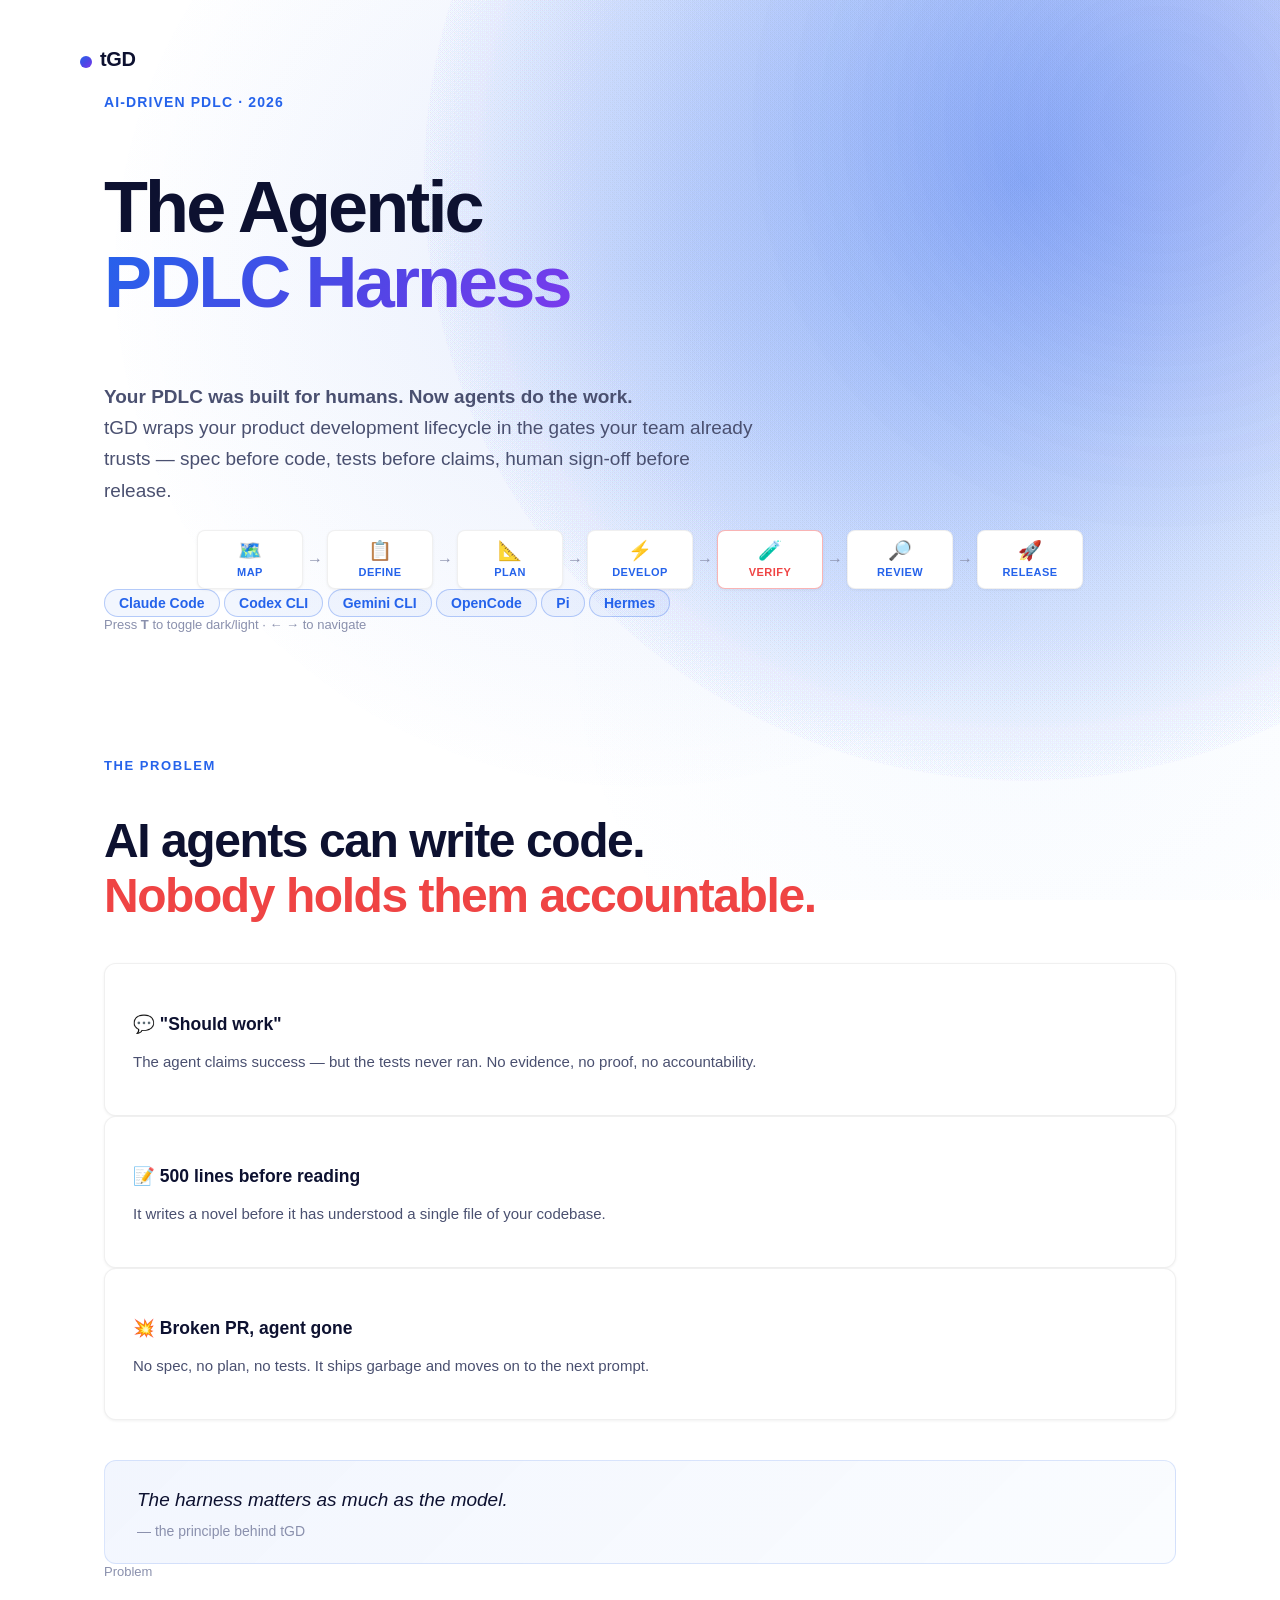
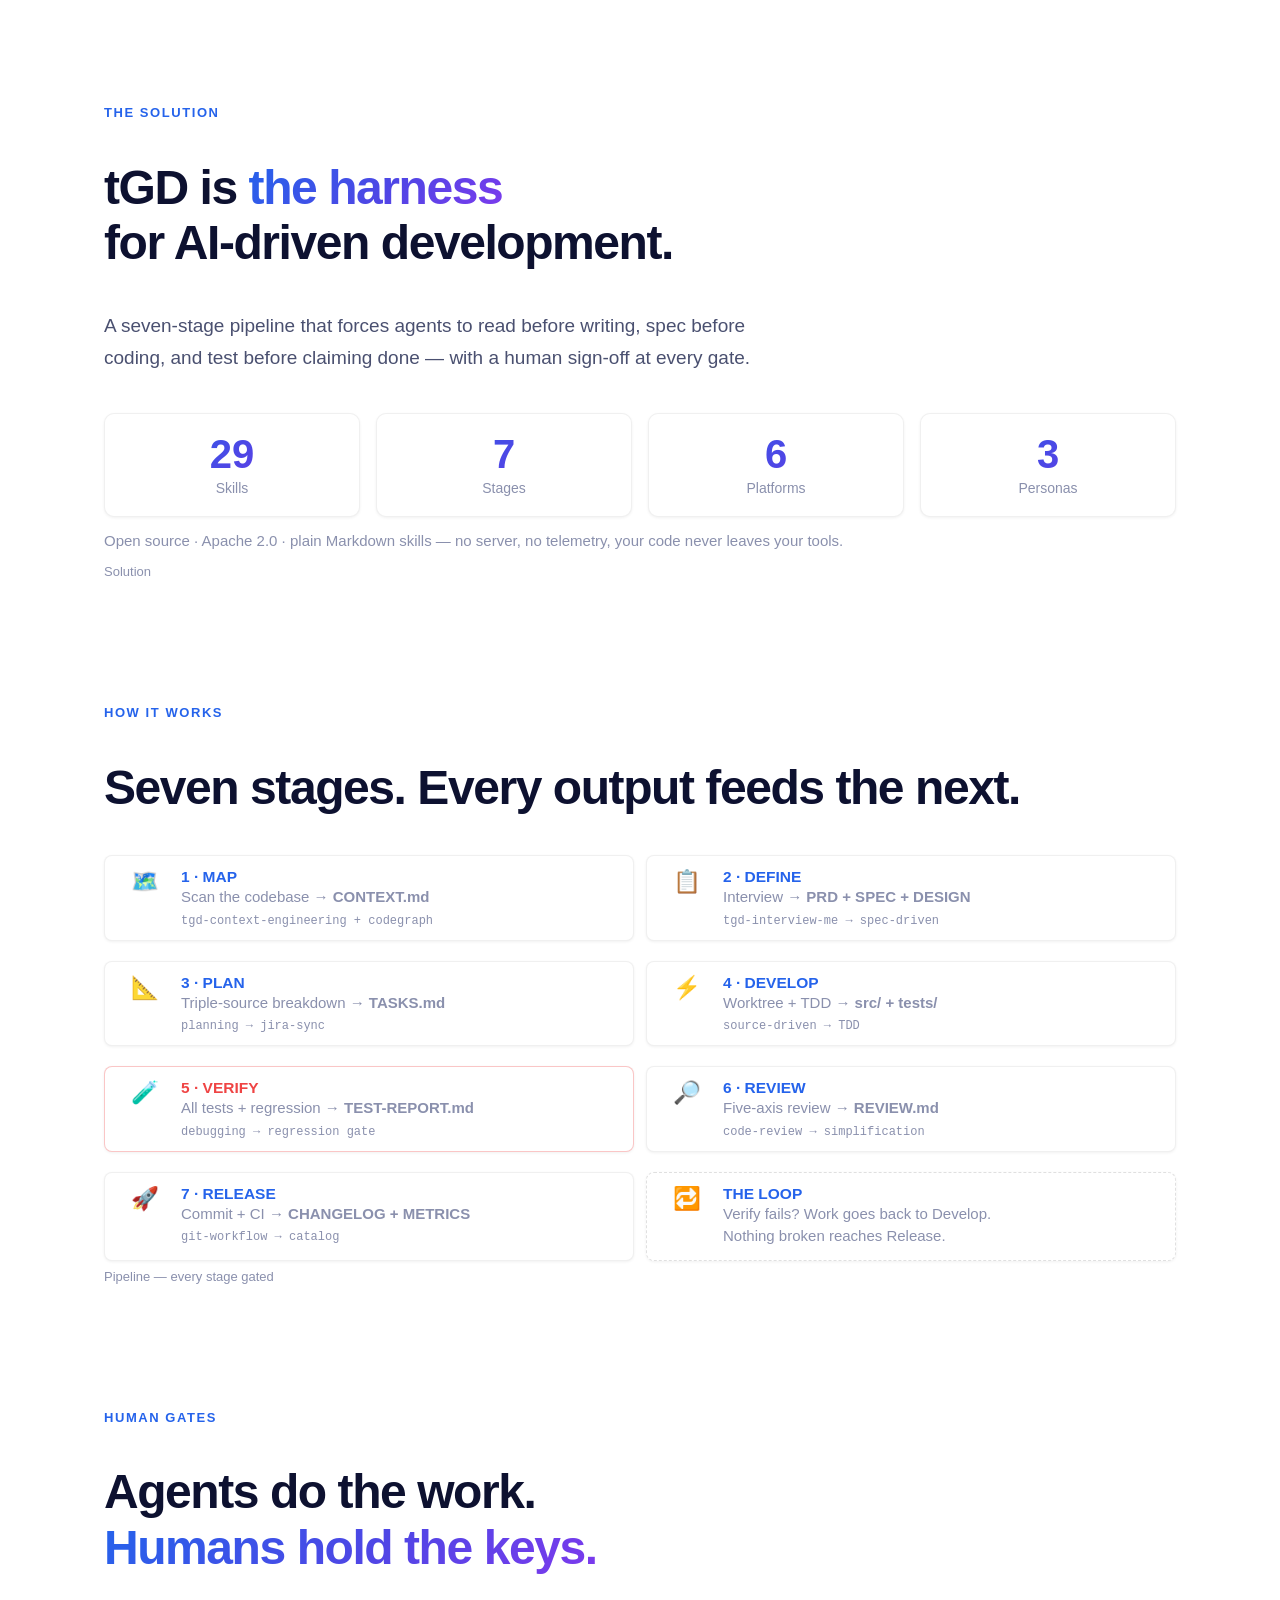
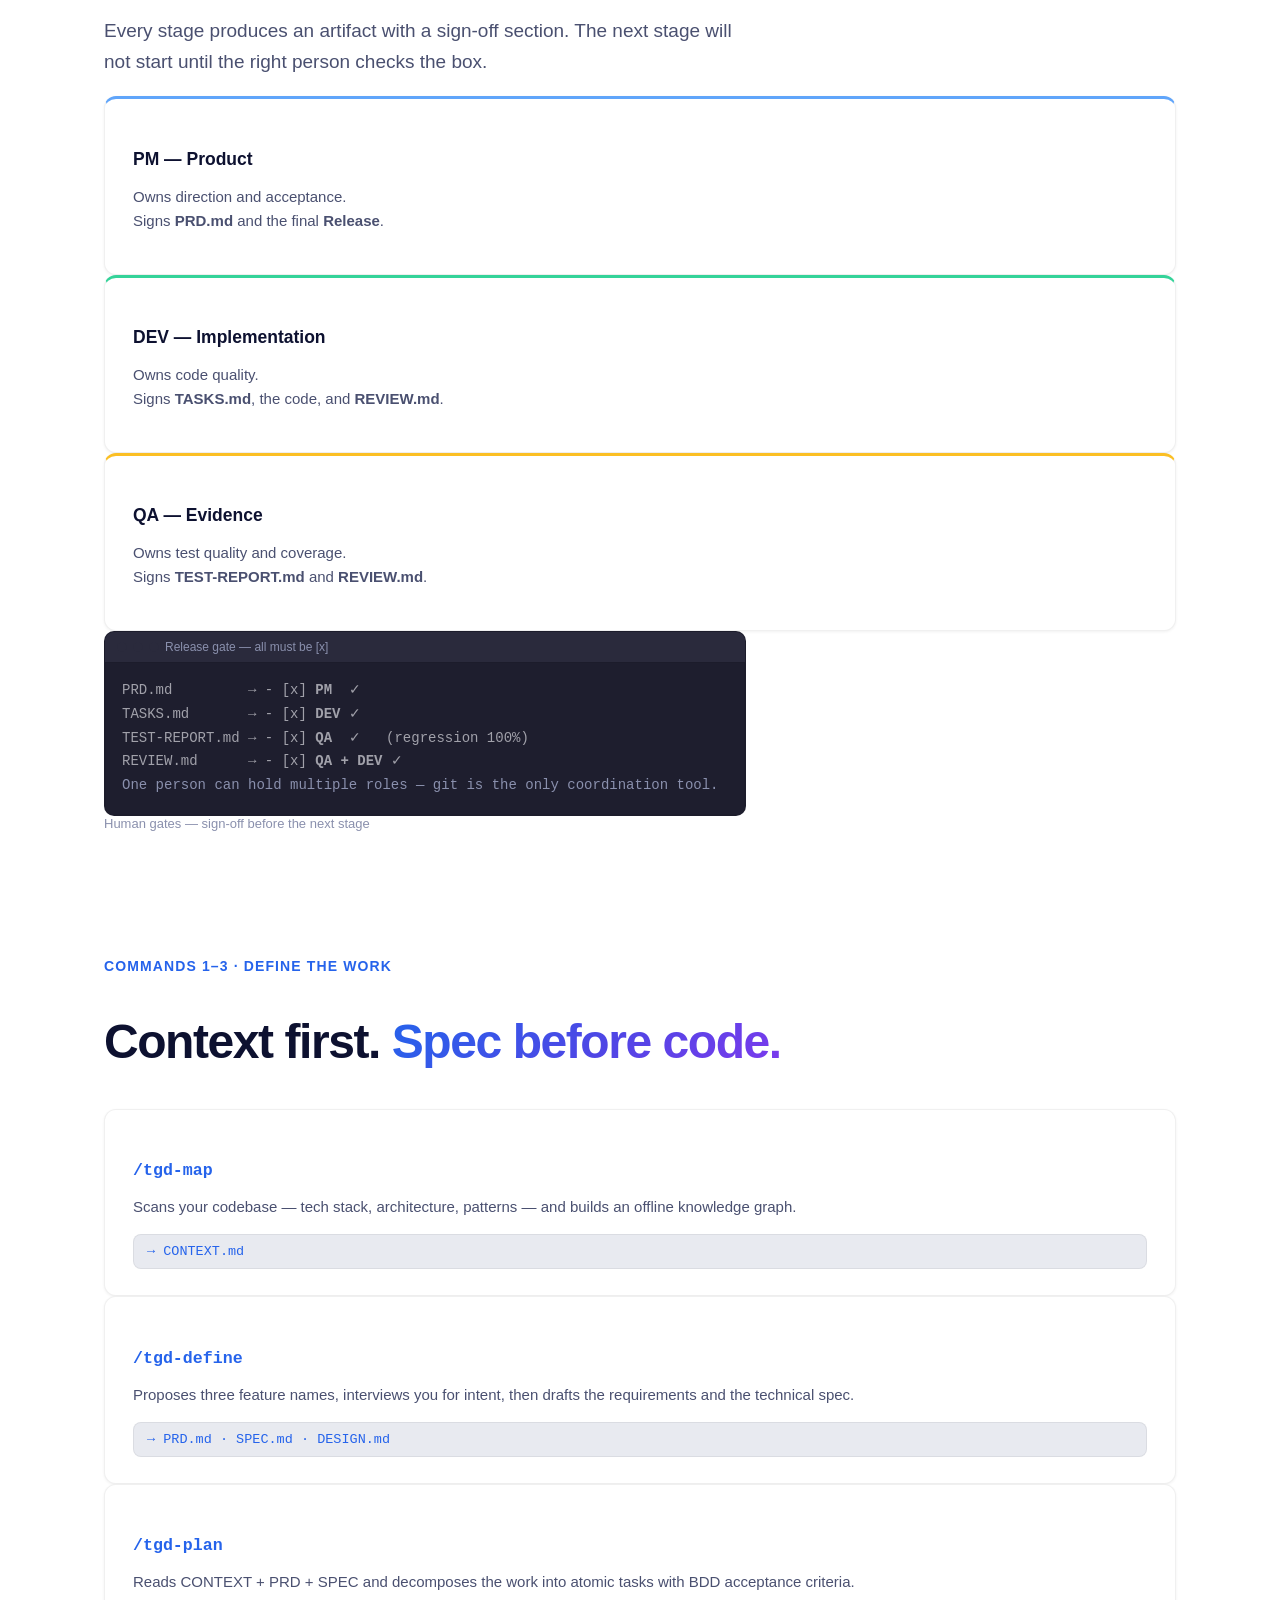
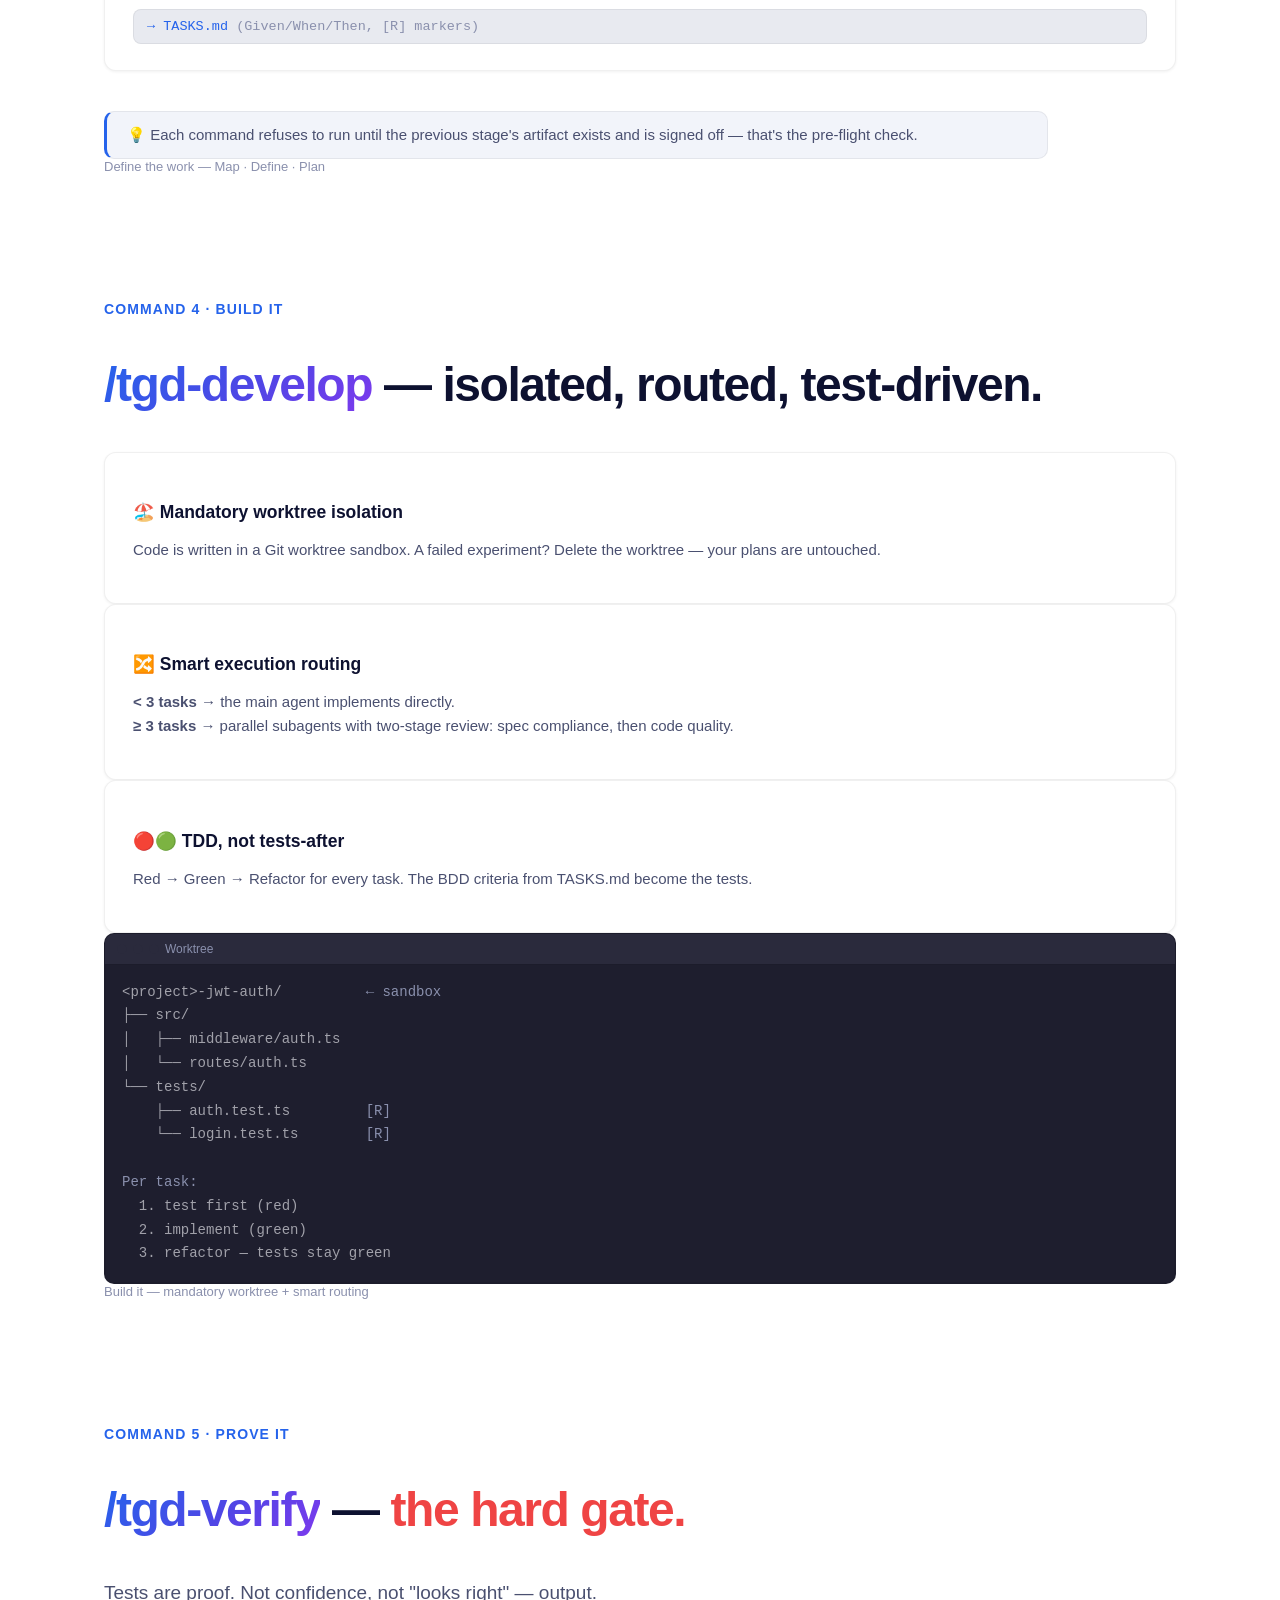
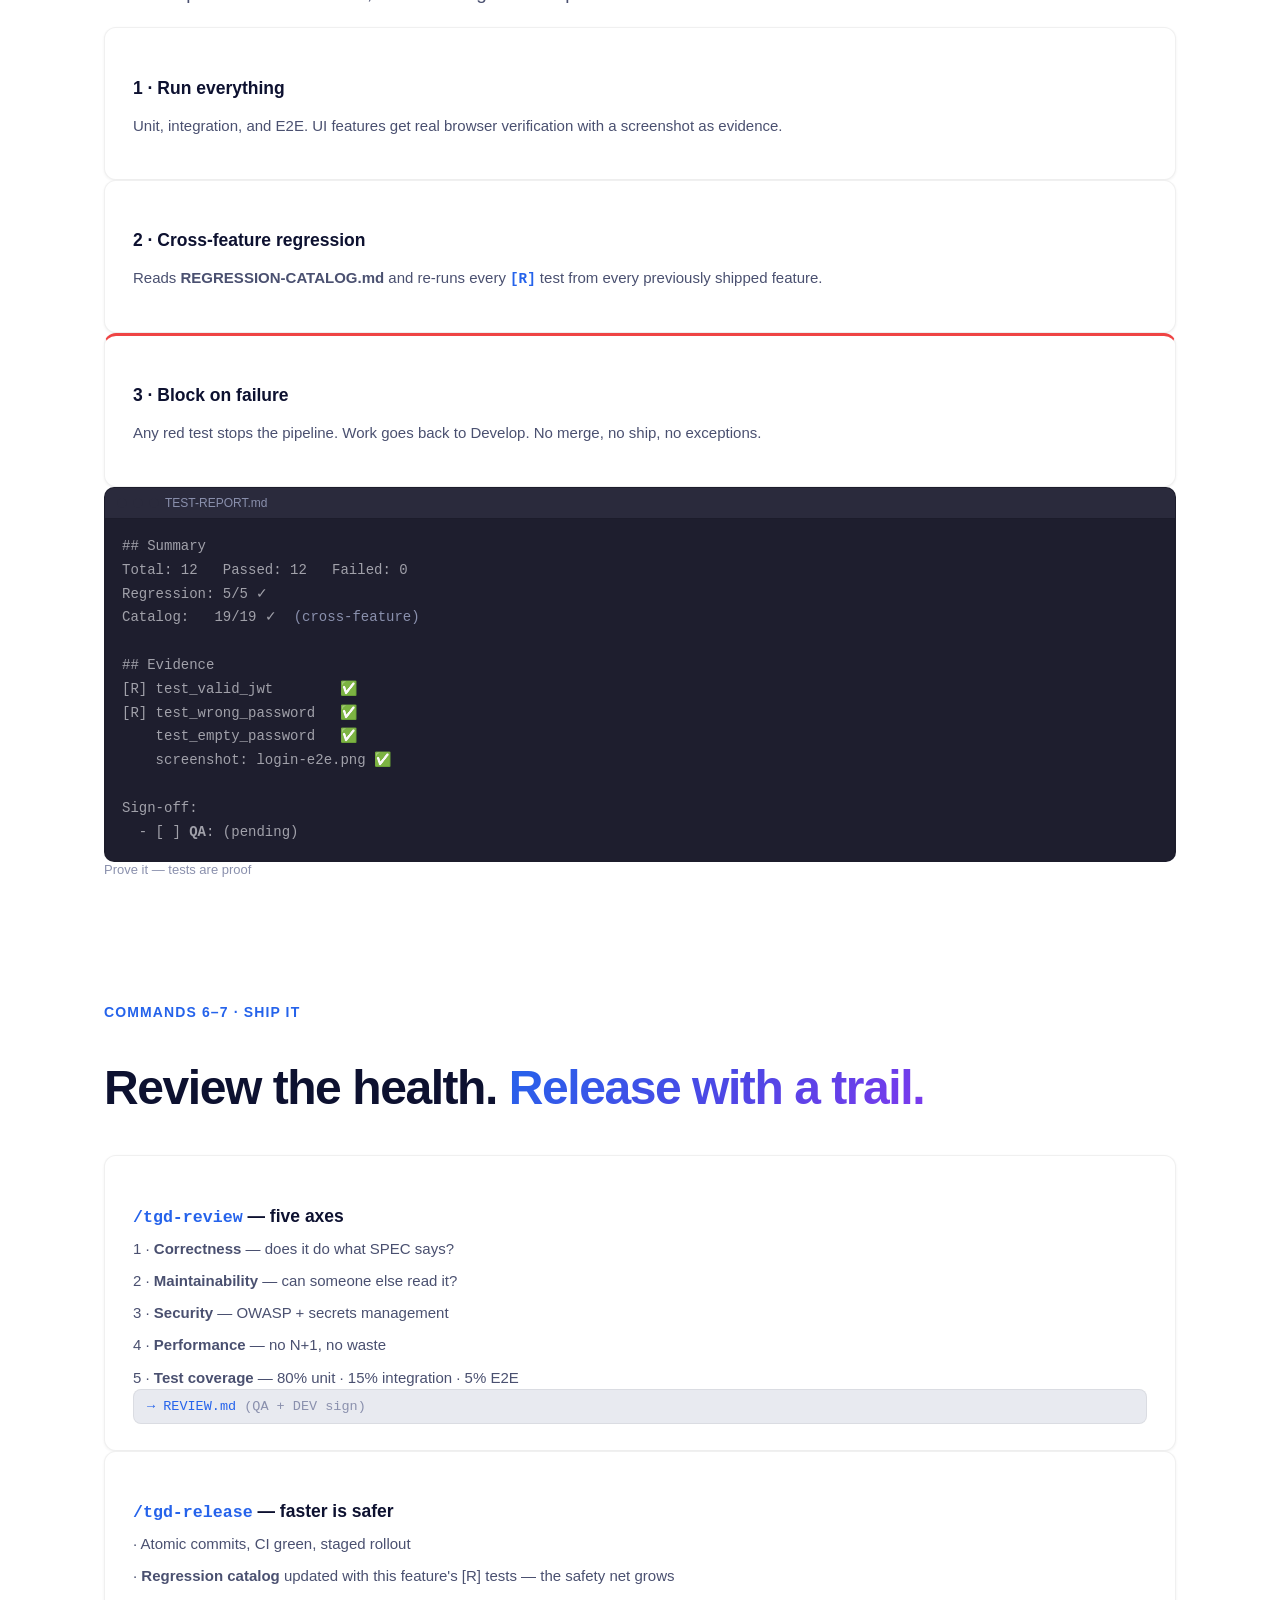
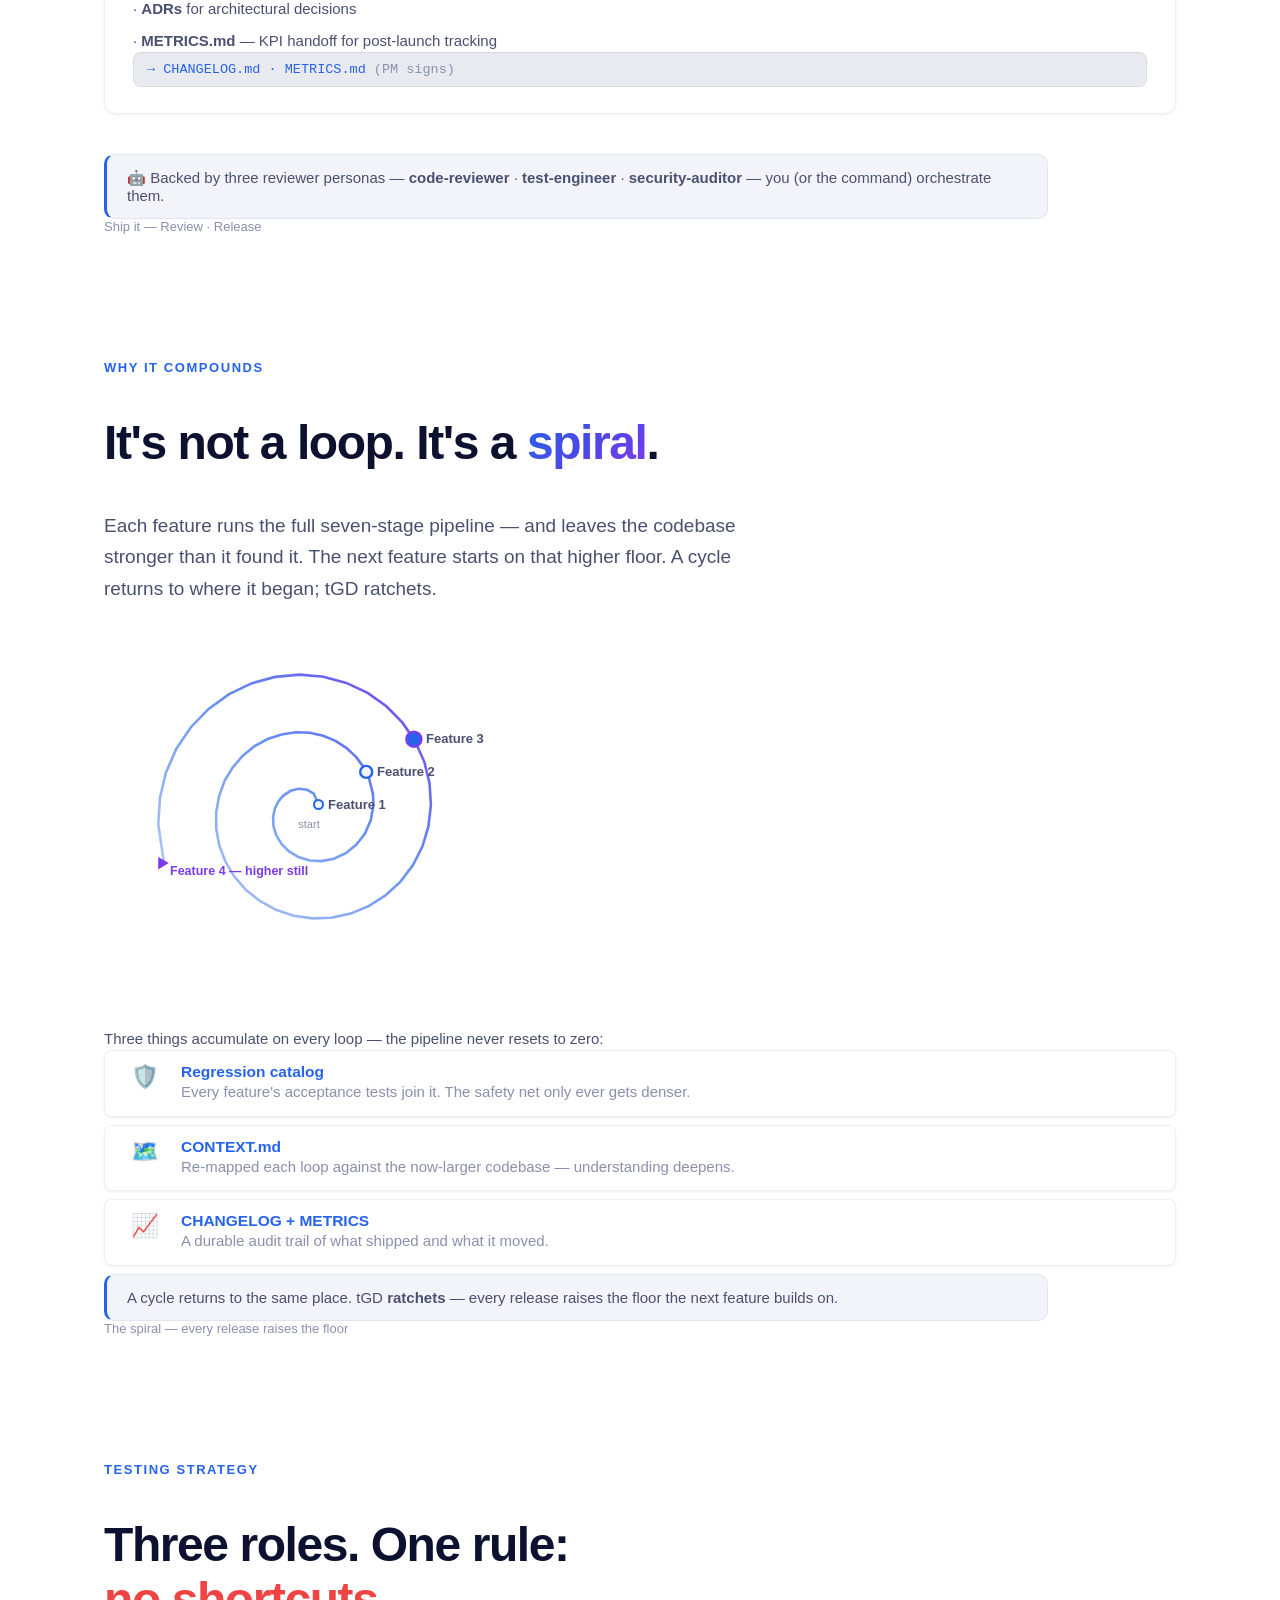
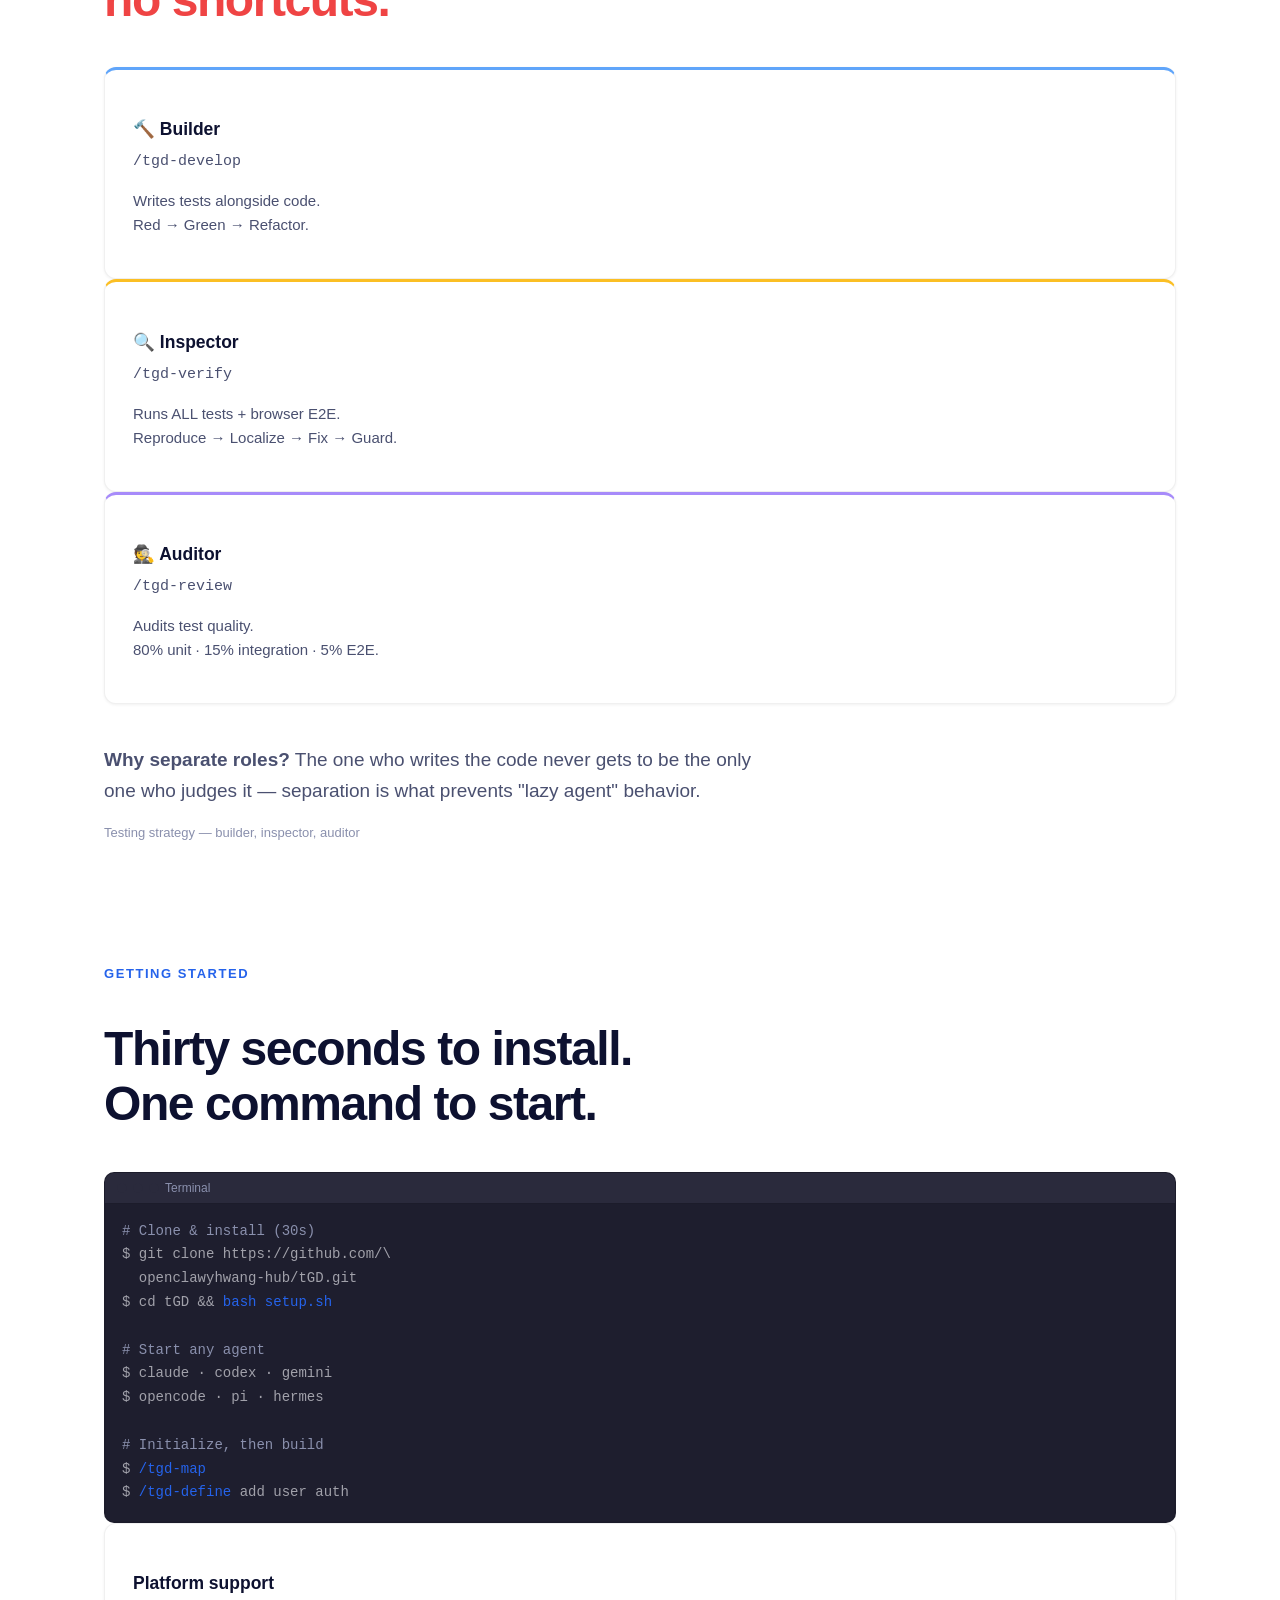
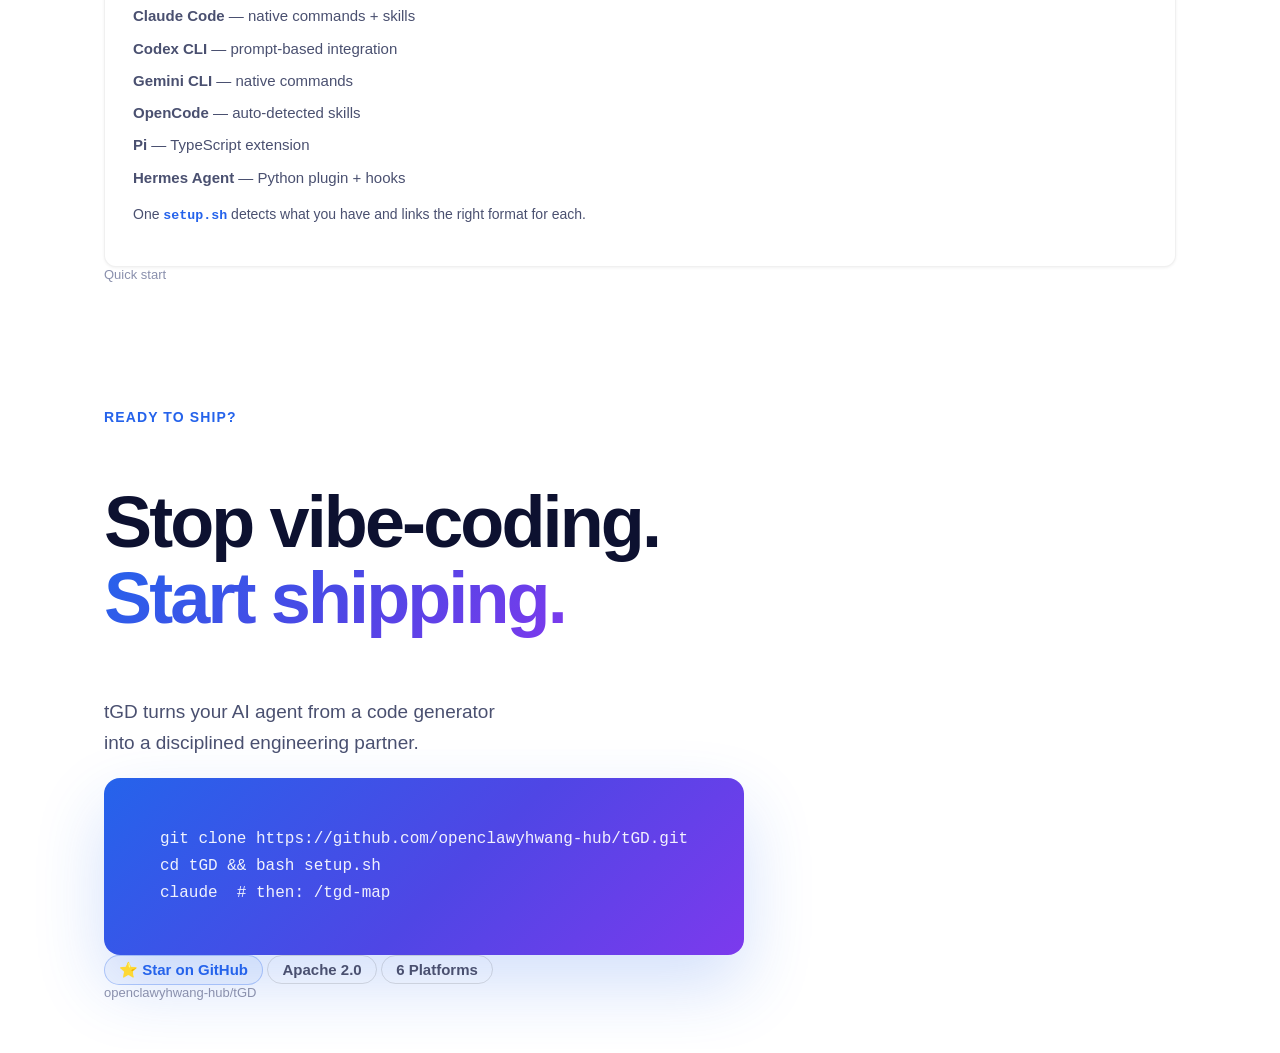
==== commit b2dd0f21: "feat(deck): add "The Spiral" slide — tGD compounds, not just loops New slide 10 (deck 12 -> 13) betw" ====
--- a/docs/tGD-intro.html
+++ b/docs/tGD-intro.html
@@ -51,7 +51,7 @@
       <span class="pill pill-accent">Pi</span>
       <span class="pill pill-accent">Hermes</span>
     </div>
-    <div class="deck-footer"><span>Press <b>T</b> to toggle dark/light · ← → to navigate</span><span class="slide-number" data-current="1" data-total="12"></span></div>
+    <div class="deck-footer"><span>Press <b>T</b> to toggle dark/light · ← → to navigate</span><span class="slide-number" data-current="1" data-total="13"></span></div>
   </section>
 
   <!-- ==================== 2. Problem ==================== -->
@@ -67,7 +67,7 @@
       <div class="quote">The harness matters as much as the model.</div>
       <div class="source">— the principle behind tGD</div>
     </div>
-    <div class="deck-footer"><span>Problem</span><span class="slide-number" data-current="2" data-total="12"></span></div>
+    <div class="deck-footer"><span>Problem</span><span class="slide-number" data-current="2" data-total="13"></span></div>
   </section>
 
   <!-- ==================== 3. Solution ==================== -->
@@ -82,7 +82,7 @@
       <div class="stat"><div class="n">3</div><div class="l">Personas</div></div>
     </div>
     <p class="dim mt-l" style="font-size:15px">Open source · Apache 2.0 · plain Markdown skills — no server, no telemetry, your code never leaves your tools.</p>
-    <div class="deck-footer"><span>Solution</span><span class="slide-number" data-current="3" data-total="12"></span></div>
+    <div class="deck-footer"><span>Solution</span><span class="slide-number" data-current="3" data-total="13"></span></div>
   </section>
 
   <!-- ==================== 4. Pipeline ==================== -->
@@ -99,7 +99,7 @@
       <div class="phase"><div class="p-icon">🚀</div><div><div class="p-name">7 · RELEASE</div><div class="p-desc">Commit + CI → <b>CHANGELOG + METRICS</b></div><div class="p-skills">git-workflow → catalog</div></div></div>
       <div class="phase" style="border:1px dashed var(--border-strong);background:transparent"><div class="p-icon">🔁</div><div><div class="p-name">THE LOOP</div><div class="p-desc">Verify fails? Work goes back to Develop.<br>Nothing broken reaches Release.</div></div></div>
     </div>
-    <div class="deck-footer"><span>Pipeline — every stage gated</span><span class="slide-number" data-current="4" data-total="12"></span></div>
+    <div class="deck-footer"><span>Pipeline — every stage gated</span><span class="slide-number" data-current="4" data-total="13"></span></div>
   </section>
 
   <!-- ==================== 5. Human Gates ==================== -->
@@ -120,7 +120,7 @@
 REVIEW.md      → - [x] <b>QA + DEV</b> ✓
 <span class="dim-t">One person can hold multiple roles — git is the only coordination tool.</span></pre>
     </div>
-    <div class="deck-footer"><span>Human gates — sign-off before the next stage</span><span class="slide-number" data-current="5" data-total="12"></span></div>
+    <div class="deck-footer"><span>Human gates — sign-off before the next stage</span><span class="slide-number" data-current="5" data-total="13"></span></div>
   </section>
 
   <!-- ==================== 6. Act I: Define the work ==================== -->
@@ -145,7 +145,7 @@
       </div>
     </div>
     <div class="callout mt-xl">💡 Each command refuses to run until the previous stage's artifact exists and is signed off — that's the pre-flight check.</div>
-    <div class="deck-footer"><span>Define the work — Map · Define · Plan</span><span class="slide-number" data-current="6" data-total="12"></span></div>
+    <div class="deck-footer"><span>Define the work — Map · Define · Plan</span><span class="slide-number" data-current="6" data-total="13"></span></div>
   </section>
 
   <!-- ==================== 7. Act II: Build it ==================== -->
@@ -174,7 +174,7 @@
   3. refactor — tests stay green</pre>
       </div>
     </div>
-    <div class="deck-footer"><span>Build it — mandatory worktree + smart routing</span><span class="slide-number" data-current="7" data-total="12"></span></div>
+    <div class="deck-footer"><span>Build it — mandatory worktree + smart routing</span><span class="slide-number" data-current="7" data-total="13"></span></div>
   </section>
 
   <!-- ==================== 8. Act III: Prove it ==================== -->
@@ -205,7 +205,7 @@
   - [ ] <b>QA</b>: (pending)</pre>
       </div>
     </div>
-    <div class="deck-footer"><span>Prove it — tests are proof</span><span class="slide-number" data-current="8" data-total="12"></span></div>
+    <div class="deck-footer"><span>Prove it — tests are proof</span><span class="slide-number" data-current="8" data-total="13"></span></div>
   </section>
 
   <!-- ==================== 9. Act IV: Ship it ==================== -->
@@ -236,10 +236,57 @@
       </div>
     </div>
     <div class="callout mt-xl">🤖 Backed by three reviewer personas — <b>code-reviewer</b> · <b>test-engineer</b> · <b>security-auditor</b> — you (or the command) orchestrate them.</div>
-    <div class="deck-footer"><span>Ship it — Review · Release</span><span class="slide-number" data-current="9" data-total="12"></span></div>
-  </section>
-
-  <!-- ==================== 10. Testing Strategy ==================== -->
+    <div class="deck-footer"><span>Ship it — Review · Release</span><span class="slide-number" data-current="9" data-total="13"></span></div>
+  </section>
+
+  <!-- ==================== 10. The Spiral ==================== -->
+  <section class="slide" data-title="The Spiral">
+    <p class="num-tag">WHY IT COMPOUNDS</p>
+    <h2 class="h2 mt-s">It's not a loop. It's a <span class="gradient-text">spiral</span>.</h2>
+    <p class="lede mt-m">Each feature runs the full seven-stage pipeline — and leaves the codebase stronger than it found it. The next feature starts on that higher floor. A cycle returns to where it began; tGD ratchets.</p>
+    <div class="grid g2 mt-l" style="align-items:center">
+      <div>
+        <svg viewBox="0 0 440 400" role="img" aria-label="An outward spiral: each loop is one feature running the full pipeline, spiraling outward as the codebase gets stronger." style="width:100%;height:auto;max-width:440px">
+          <defs>
+            <linearGradient id="spiralGrad" x1="0" y1="1" x2="1" y2="0">
+              <stop offset="0" stop-color="var(--accent)" stop-opacity="0.28"/>
+              <stop offset="0.55" stop-color="var(--accent)" stop-opacity="0.7"/>
+              <stop offset="1" stop-color="var(--accent-3)" stop-opacity="1"/>
+            </linearGradient>
+          </defs>
+          <path fill="none" stroke="url(#spiralGrad)" stroke-width="2.6" stroke-linecap="round"
+            d="M 214.5 181.5 L 209.7 170.6 L 203.1 166.8 L 194.5 165.8 L 186.7 167.8 L 179.3 172.6 L 174.4 178.4 L 170.8 185.7 L 169.1 194.1 L 169.5 203.2 L 172.3 212.3 L 177.5 221.0 L 185.0 228.4 L 194.5 234.1 L 205.5 237.5 L 217.6 238.1 L 229.9 235.7 L 241.8 230.2 L 252.4 221.6 L 261.0 210.5 L 266.8 197.1 L 269.4 182.2 L 268.9 170.6 L 265.0 155.1 L 259.5 144.0 L 252.0 133.9 L 242.6 125.1 L 231.5 117.9 L 219.1 112.8 L 205.7 109.8 L 191.7 109.3 L 177.5 111.4 L 163.6 116.0 L 150.6 123.1 L 138.8 132.7 L 128.7 144.4 L 120.6 157.9 L 115.1 173.0 L 112.2 189.0 L 112.2 205.6 L 115.2 222.2 L 121.3 238.3 L 130.2 253.3 L 141.8 266.7 L 155.9 278.0 L 171.9 286.8 L 189.6 292.7 L 208.3 295.4 L 227.4 294.7 L 246.5 290.6 L 264.7 283.1 L 281.6 272.3 L 296.5 258.6 L 309.0 242.1 L 318.4 223.5 L 324.5 203.2 L 326.9 181.9 L 325.5 160.2 L 320.3 138.8 L 311.2 118.4 L 298.5 99.7 L 282.4 83.3 L 263.6 69.9 L 242.3 59.9 L 219.4 53.7 L 195.5 51.6 L 171.2 53.9 L 147.5 60.4 L 125.1 71.1 L 104.6 85.9 L 86.9 104.2 L 72.5 125.5 L 62.0 149.4 L 55.9 175.0 L 54.3 201.5 L 59.5 237.0"/>
+          <!-- arrowhead flying outward -->
+          <path d="M0,-6 L11,0 L0,6 Z" transform="translate(59.5,237.0) rotate(119)" fill="var(--accent-3)"/>
+          <!-- feature loop markers: inner (1st) → outer (3rd), growing -->
+          <circle cx="214.5" cy="181.5" r="4.5" fill="var(--surface)" stroke="var(--accent)" stroke-width="2"/>
+          <circle cx="262.2" cy="148.9" r="6" fill="var(--surface)" stroke="var(--accent)" stroke-width="2.4"/>
+          <circle cx="309.9" cy="116.2" r="7.5" fill="var(--accent)" stroke="var(--accent-3)" stroke-width="2.4"/>
+          <g font-family="Inter,sans-serif" font-weight="700" font-size="13" fill="var(--text-2)">
+            <text x="224" y="186">Feature 1</text>
+            <text x="273" y="153">Feature 2</text>
+            <text x="322" y="120">Feature 3</text>
+          </g>
+          <text x="66" y="252" font-family="Inter,sans-serif" font-size="12.5" font-weight="600" fill="var(--accent-3)">Feature 4 — higher still</text>
+          <text x="205" y="205" text-anchor="middle" font-family="Inter,sans-serif" font-size="11" fill="var(--text-3)">start</text>
+        </svg>
+      </div>
+      <div>
+        <div class="body-list">
+          <div>Three things accumulate on every loop — the pipeline never resets to zero:</div>
+        </div>
+        <div class="grid mt-m" style="gap:10px">
+          <div class="phase"><div class="p-icon">🛡️</div><div><div class="p-name">Regression catalog</div><div class="p-desc">Every feature's acceptance tests join it. The safety net only ever gets denser.</div></div></div>
+          <div class="phase"><div class="p-icon">🗺️</div><div><div class="p-name">CONTEXT.md</div><div class="p-desc">Re-mapped each loop against the now-larger codebase — understanding deepens.</div></div></div>
+          <div class="phase"><div class="p-icon">📈</div><div><div class="p-name">CHANGELOG + METRICS</div><div class="p-desc">A durable audit trail of what shipped and what it moved.</div></div></div>
+        </div>
+        <div class="callout mt-l">A cycle returns to the same place. tGD <b>ratchets</b> — every release raises the floor the next feature builds on.</div>
+      </div>
+    </div>
+    <div class="deck-footer"><span>The spiral — every release raises the floor</span><span class="slide-number" data-current="10" data-total="13"></span></div>
+  </section>
+
+  <!-- ==================== 11. Testing Strategy ==================== -->
   <section class="slide" data-title="Testing">
     <p class="num-tag">TESTING STRATEGY</p>
     <h2 class="h2 mt-s">Three roles. One rule:<br><span style="color:#ef4444">no shortcuts.</span></h2>
@@ -249,7 +296,7 @@
       <div class="card" style="border-top:3px solid #a78bfa"><h4>🕵️ Auditor</h4><p class="dim cmd-sub">/tgd-review</p><p class="mt-s">Audits test quality.<br>80% unit · 15% integration · 5% E2E.</p></div>
     </div>
     <p class="lede mt-xl"><b>Why separate roles?</b> The one who writes the code never gets to be the only one who judges it — separation is what prevents "lazy agent" behavior.</p>
-    <div class="deck-footer"><span>Testing strategy — builder, inspector, auditor</span><span class="slide-number" data-current="10" data-total="12"></span></div>
+    <div class="deck-footer"><span>Testing strategy — builder, inspector, auditor</span><span class="slide-number" data-current="11" data-total="13"></span></div>
   </section>
 
   <!-- ==================== 11. Quick Start ==================== -->
@@ -284,7 +331,7 @@
         <p class="mt-m dim" style="font-size:14px">One <span class="cmd-name">setup.sh</span> detects what you have and links the right format for each.</p>
       </div>
     </div>
-    <div class="deck-footer"><span>Quick start</span><span class="slide-number" data-current="11" data-total="12"></span></div>
+    <div class="deck-footer"><span>Quick start</span><span class="slide-number" data-current="12" data-total="13"></span></div>
   </section>
 
   <!-- ==================== 12. CTA ==================== -->
@@ -304,7 +351,7 @@
       <span class="pill" style="font-size:15px">Apache 2.0</span>
       <span class="pill" style="font-size:15px">6 Platforms</span>
     </div>
-    <div class="deck-footer"><span>openclawyhwang-hub/tGD</span><span class="slide-number" data-current="12" data-total="12"></span></div>
+    <div class="deck-footer"><span>openclawyhwang-hub/tGD</span><span class="slide-number" data-current="13" data-total="13"></span></div>
   </section>
 
 </div>
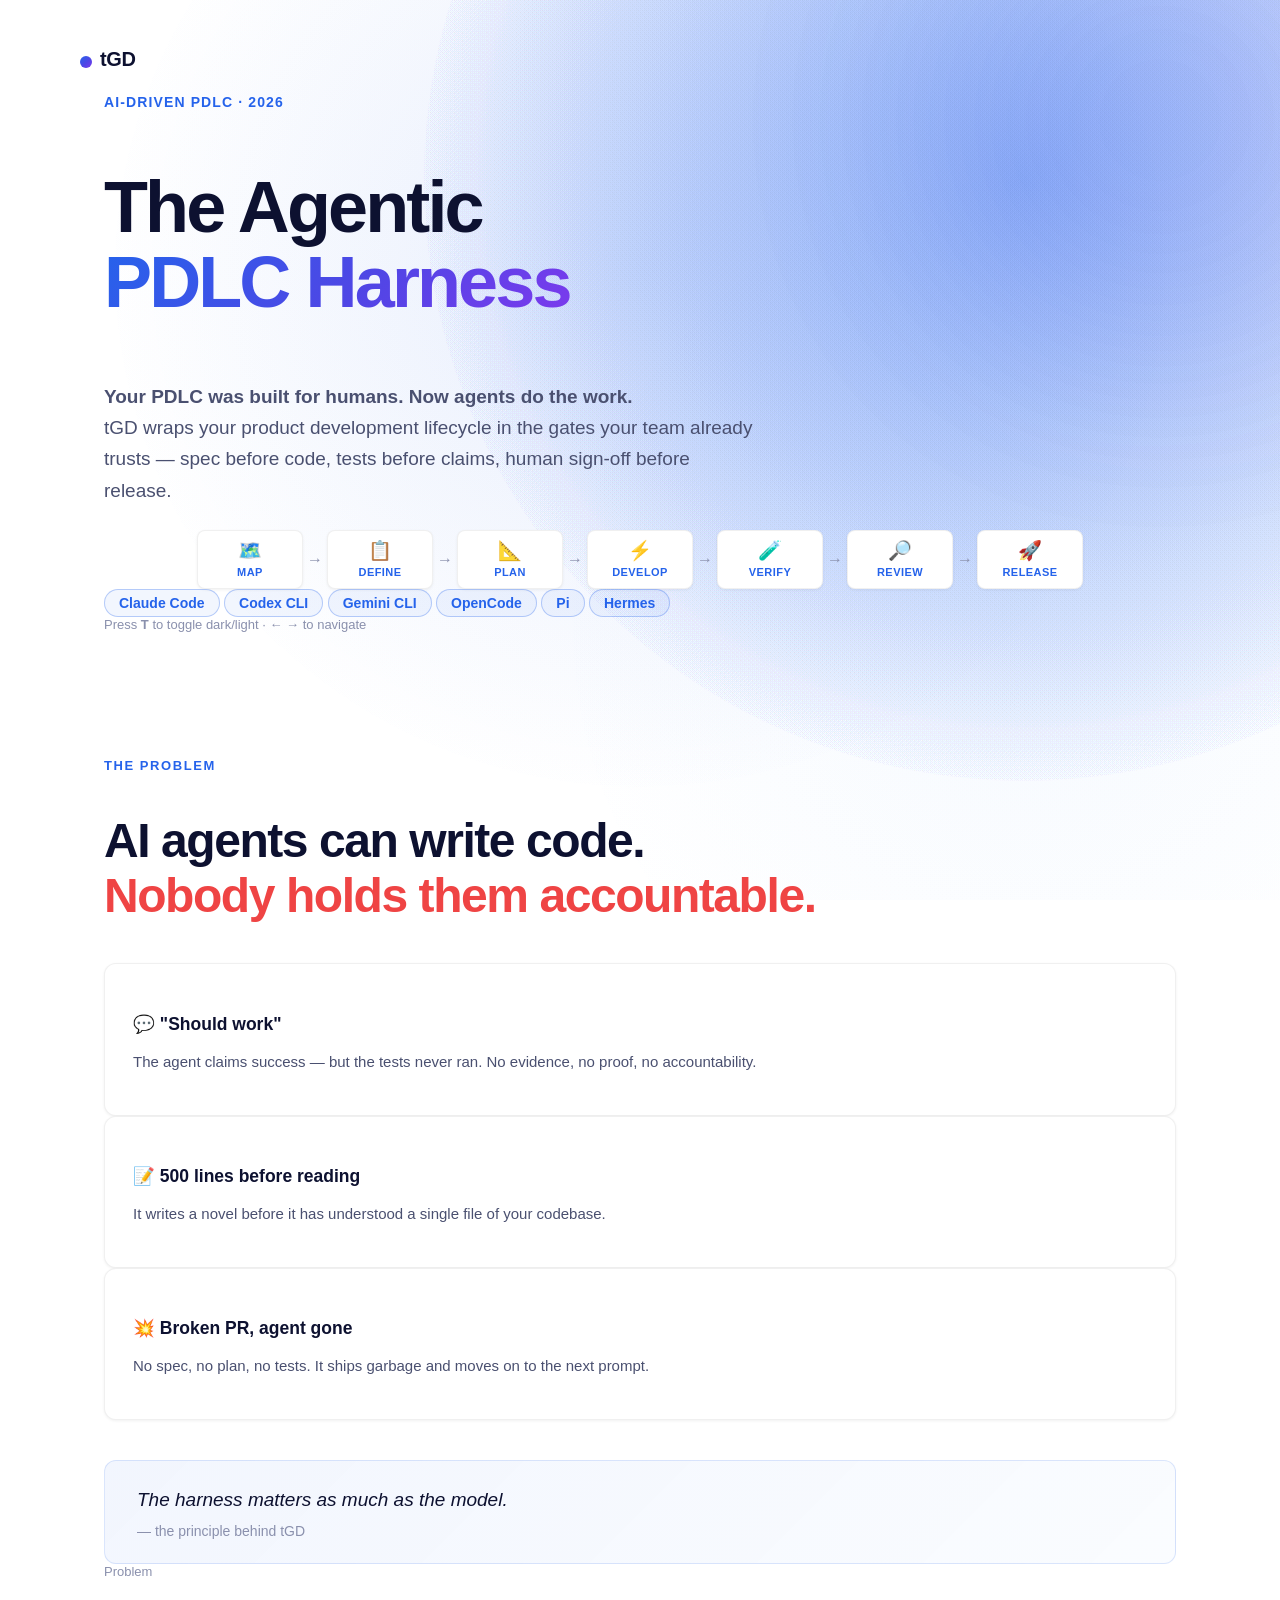
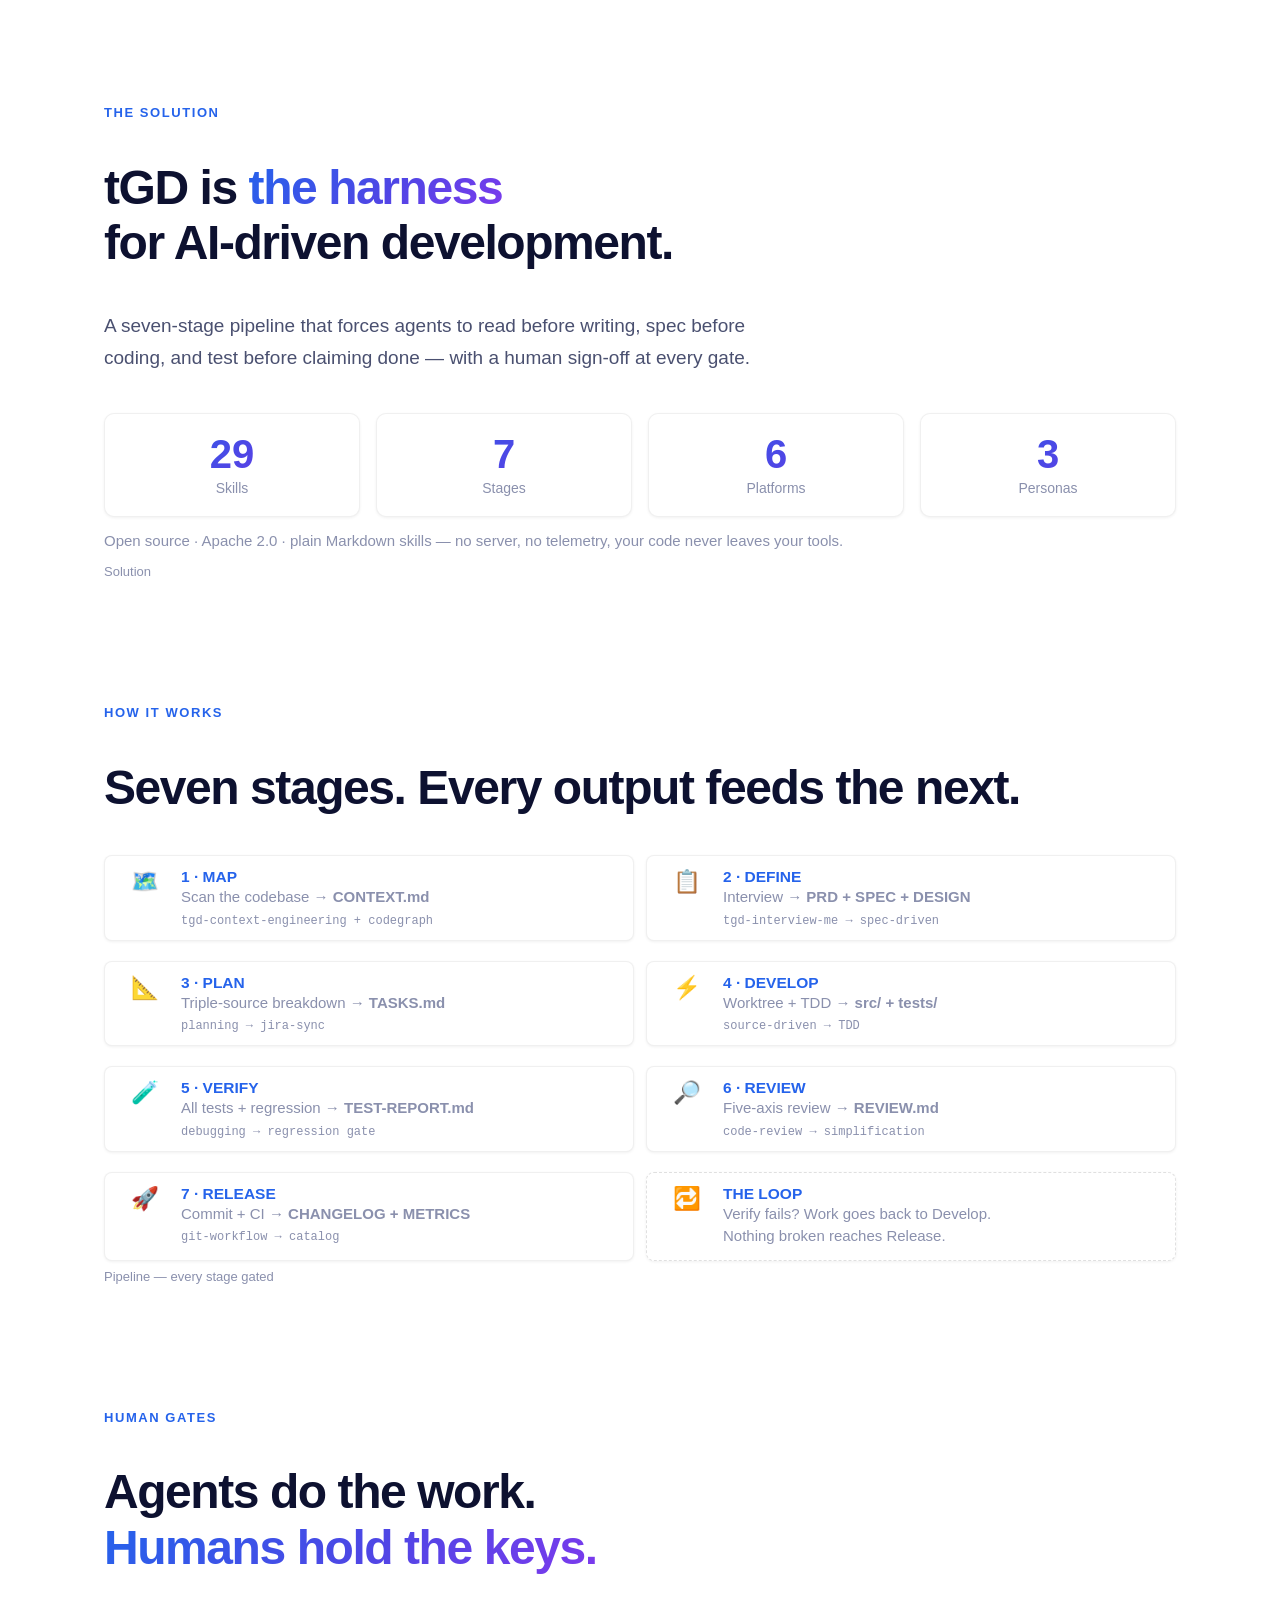
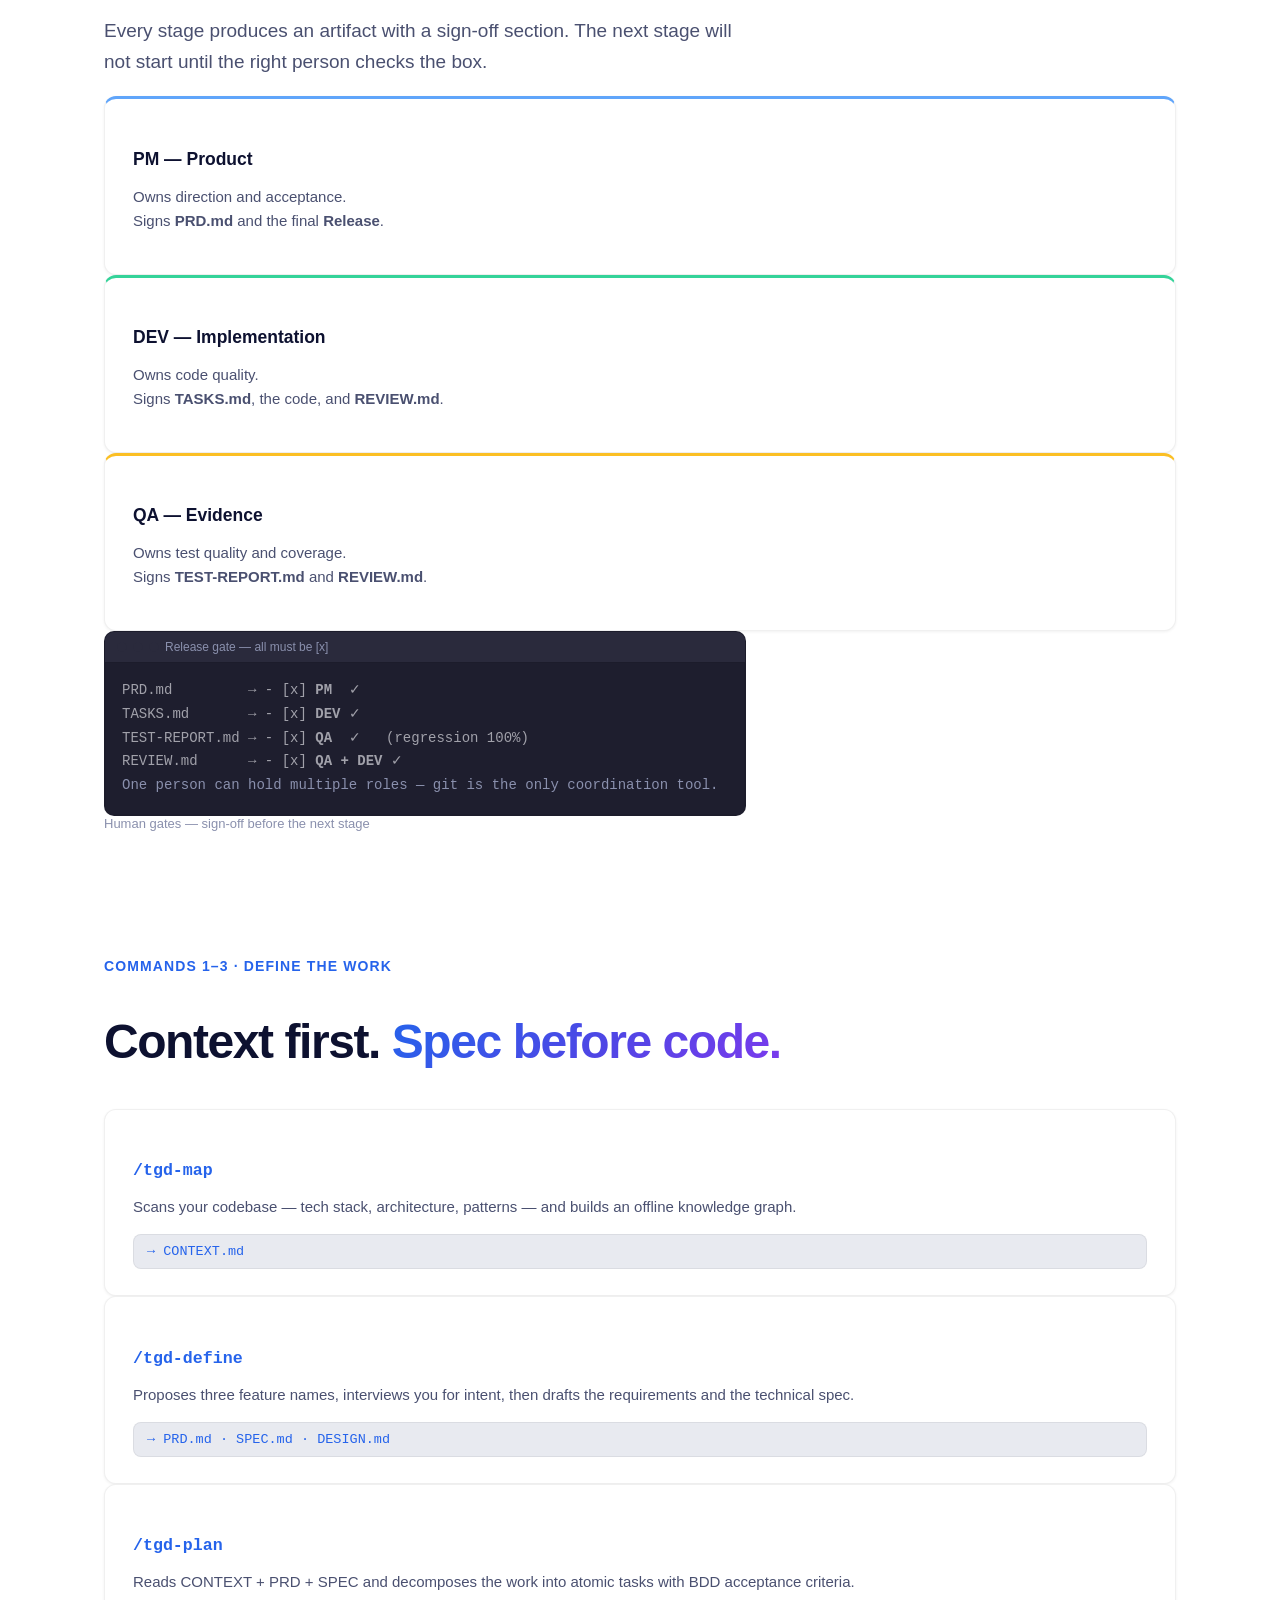
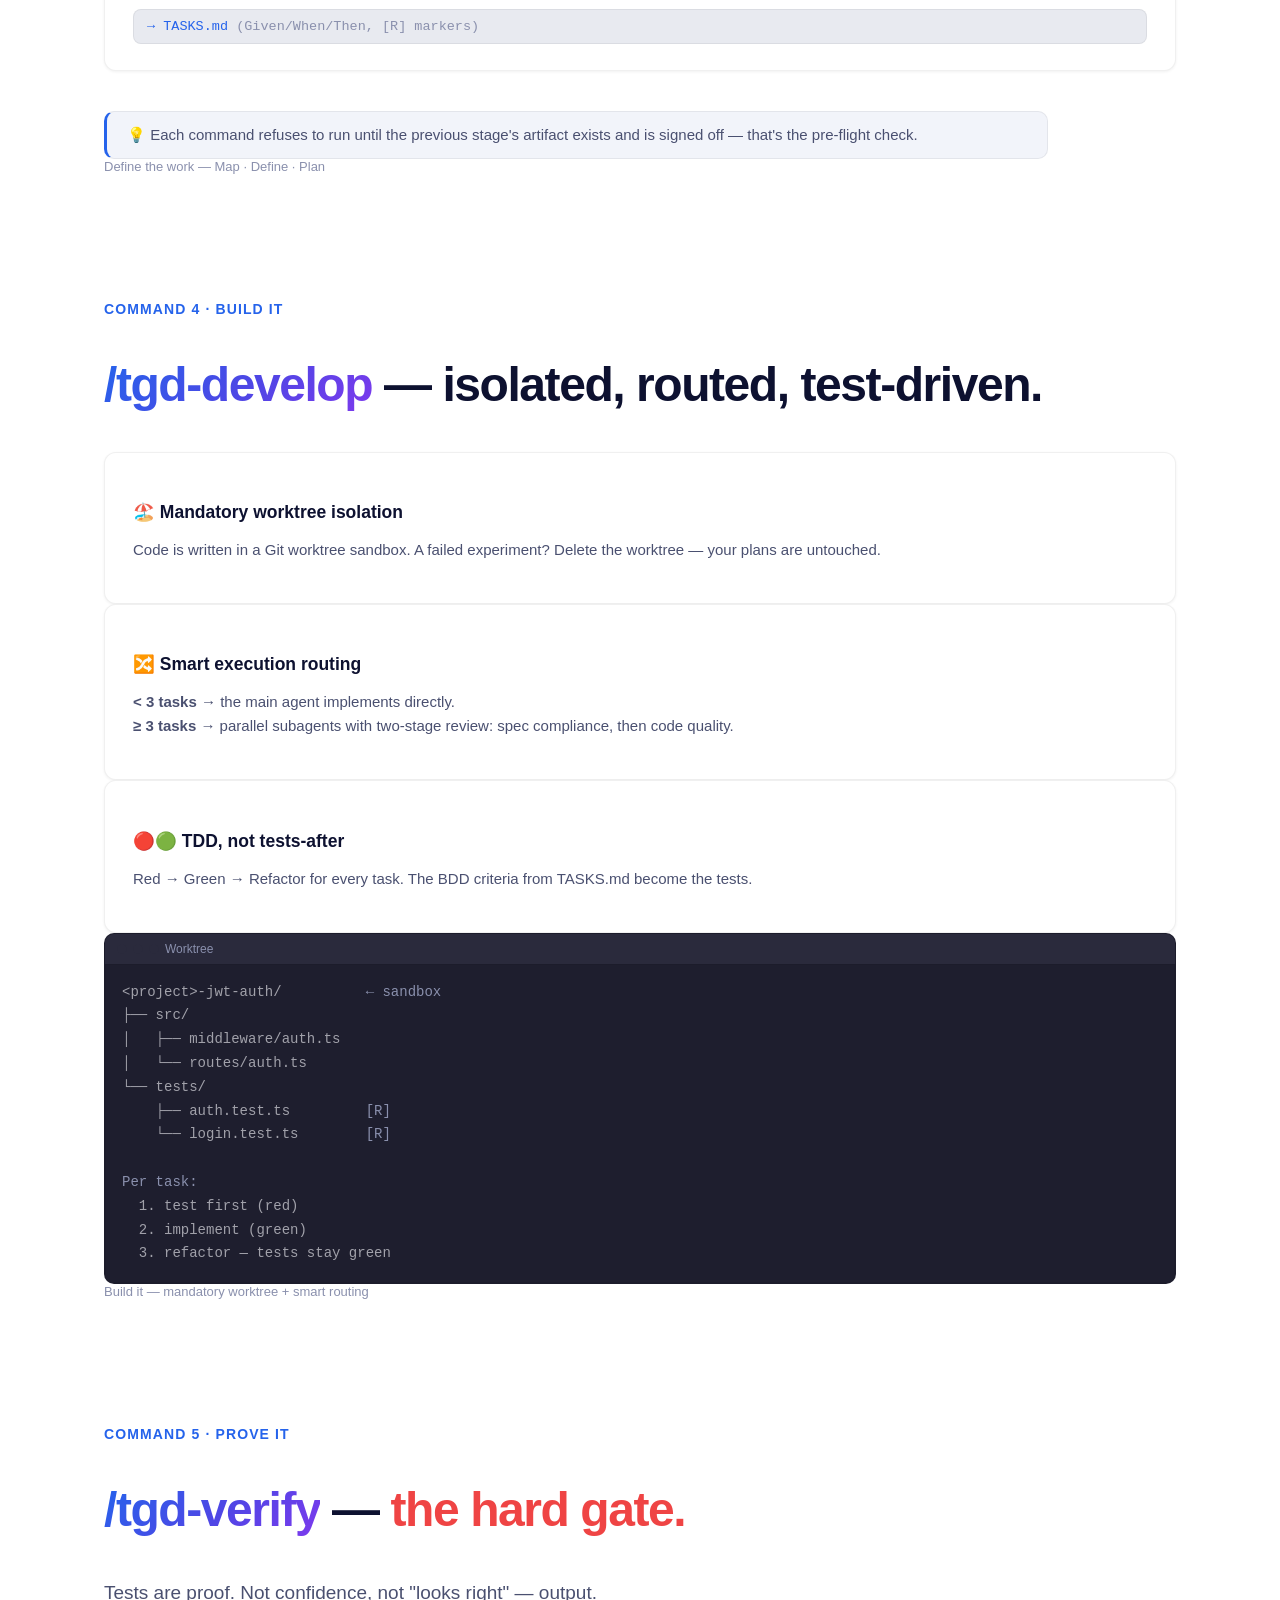
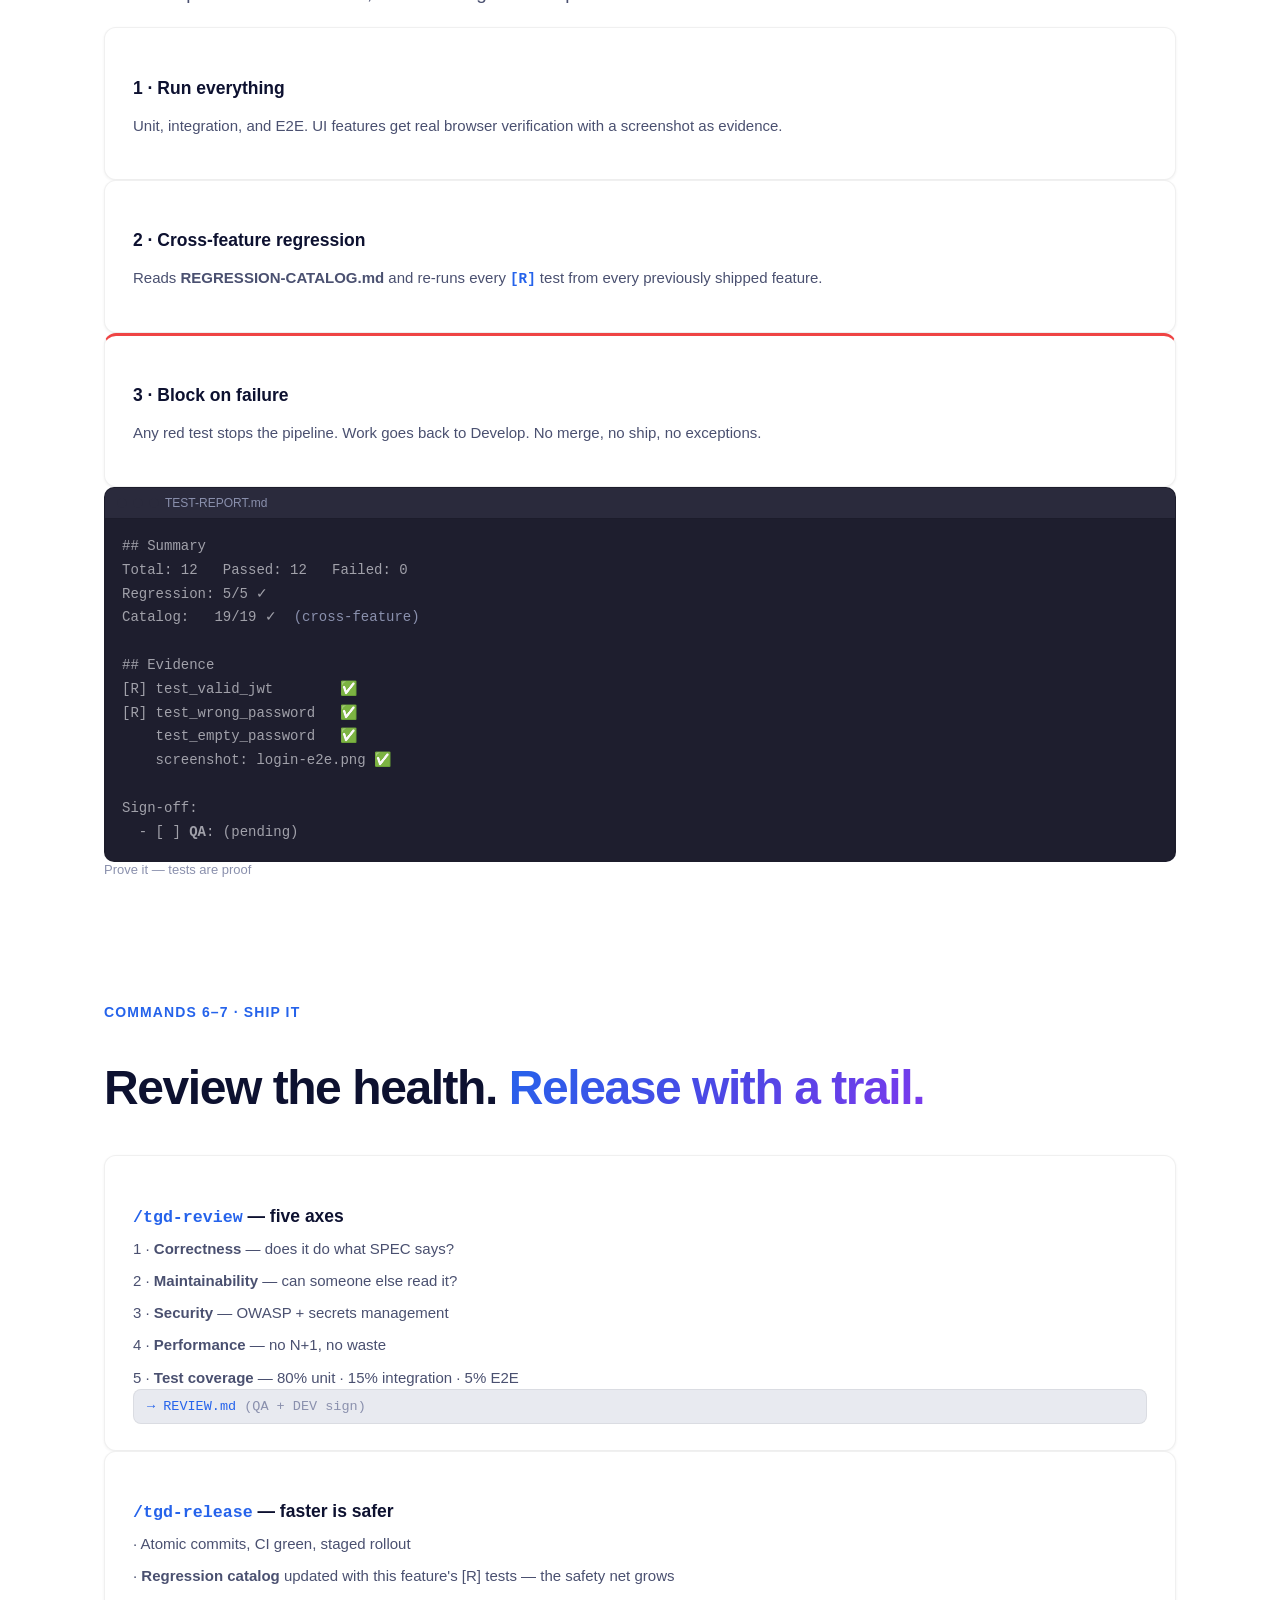
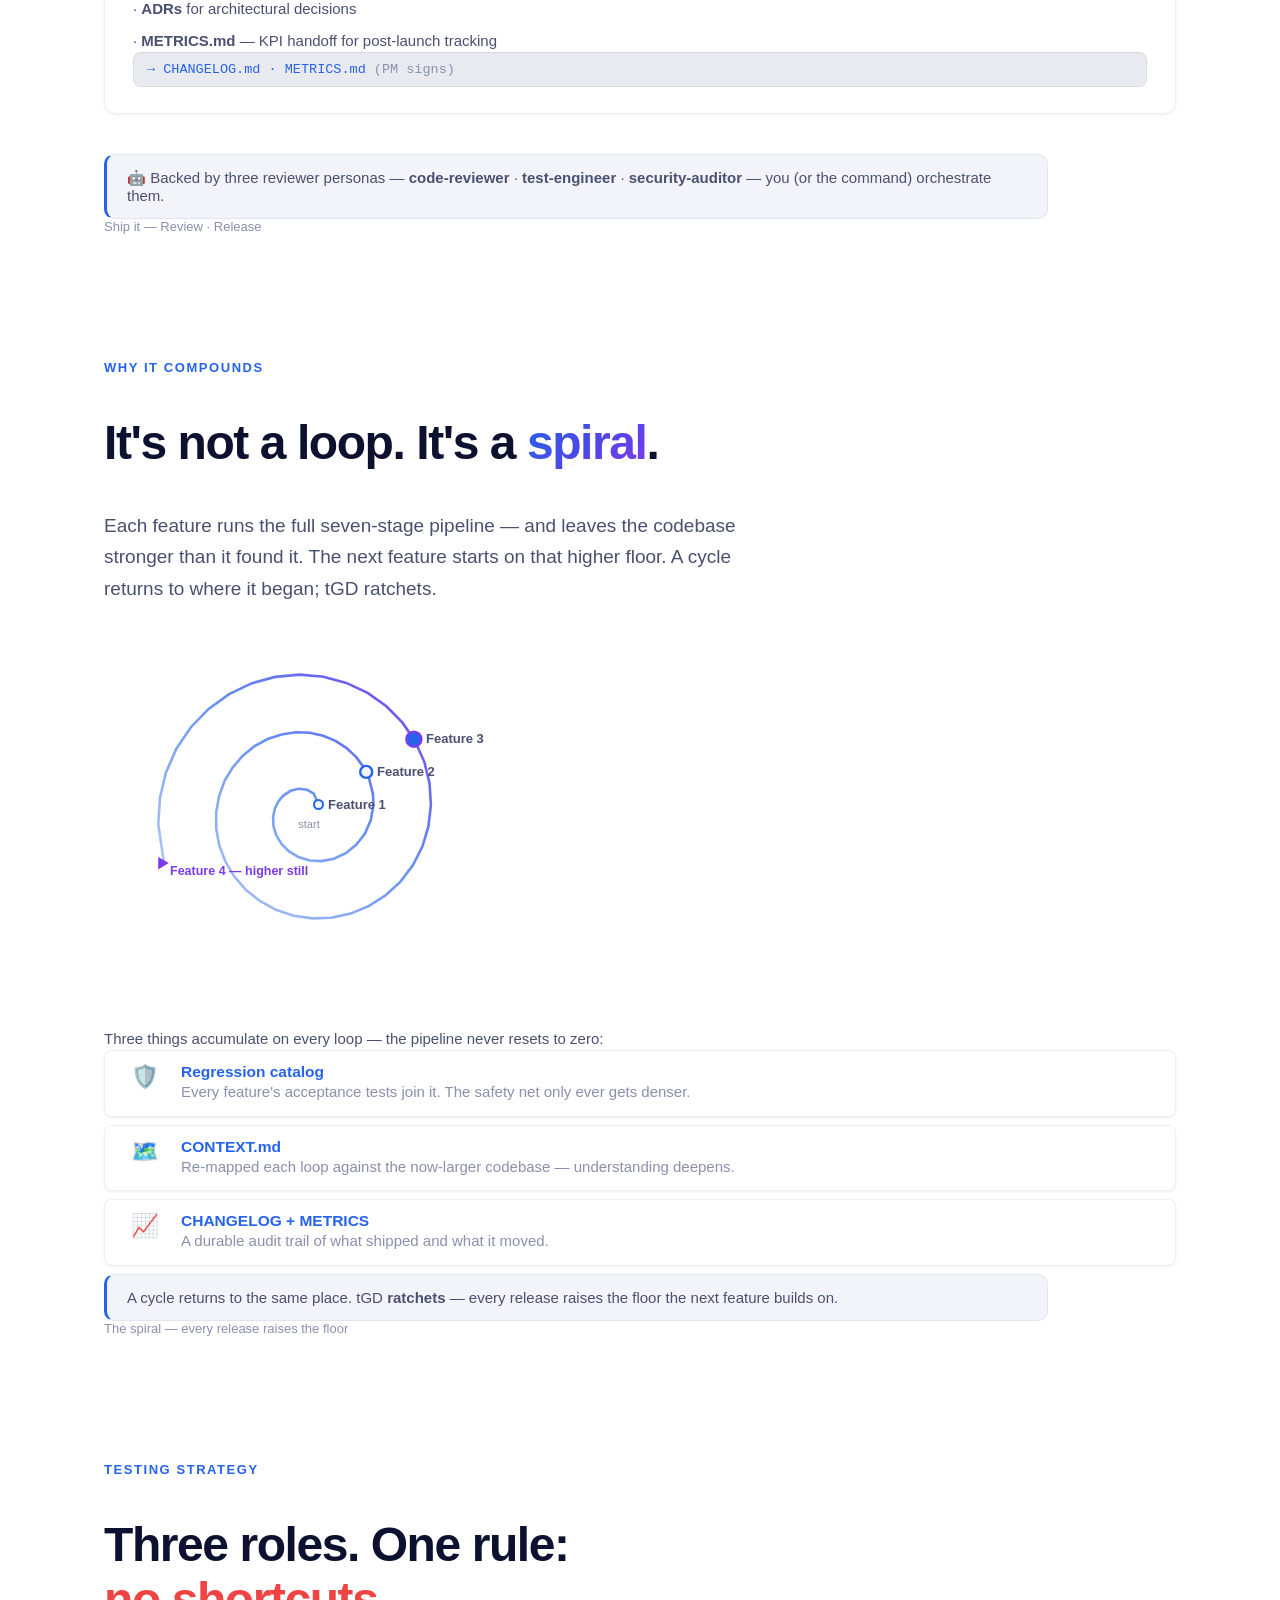
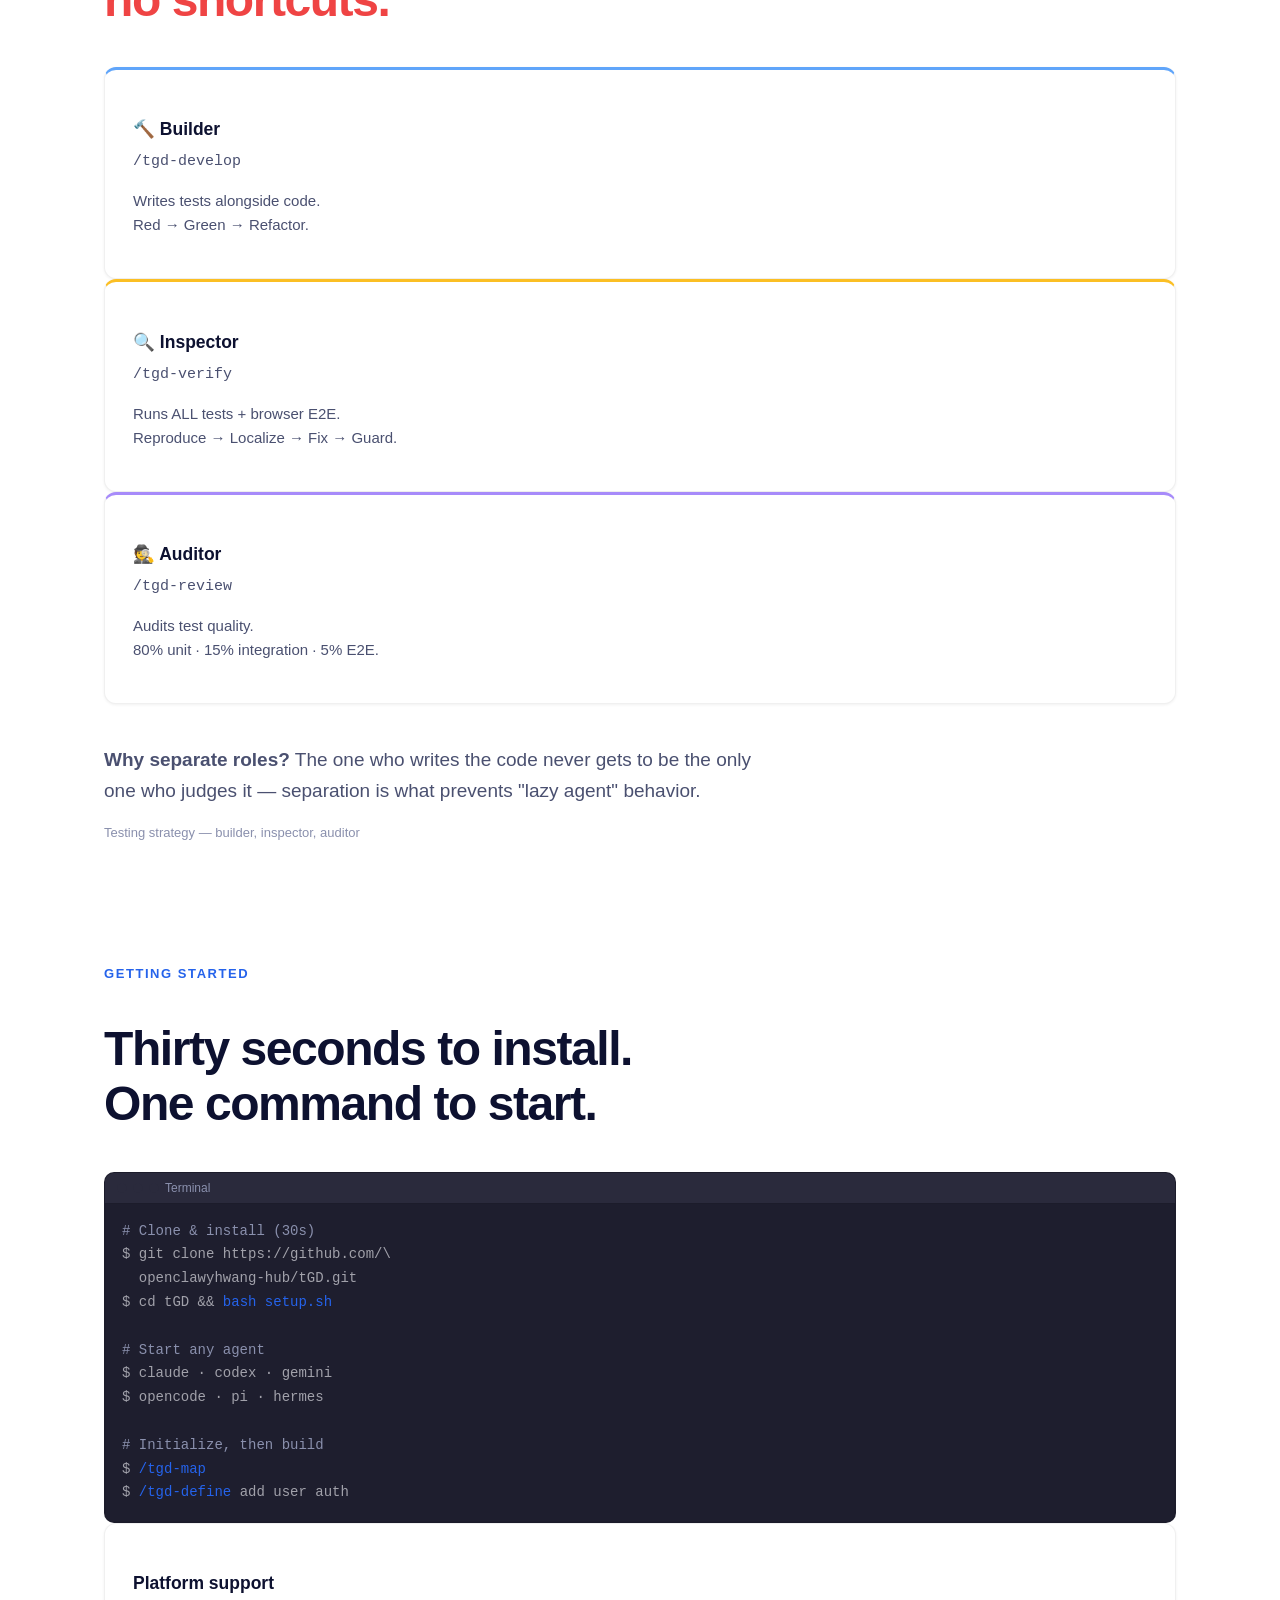
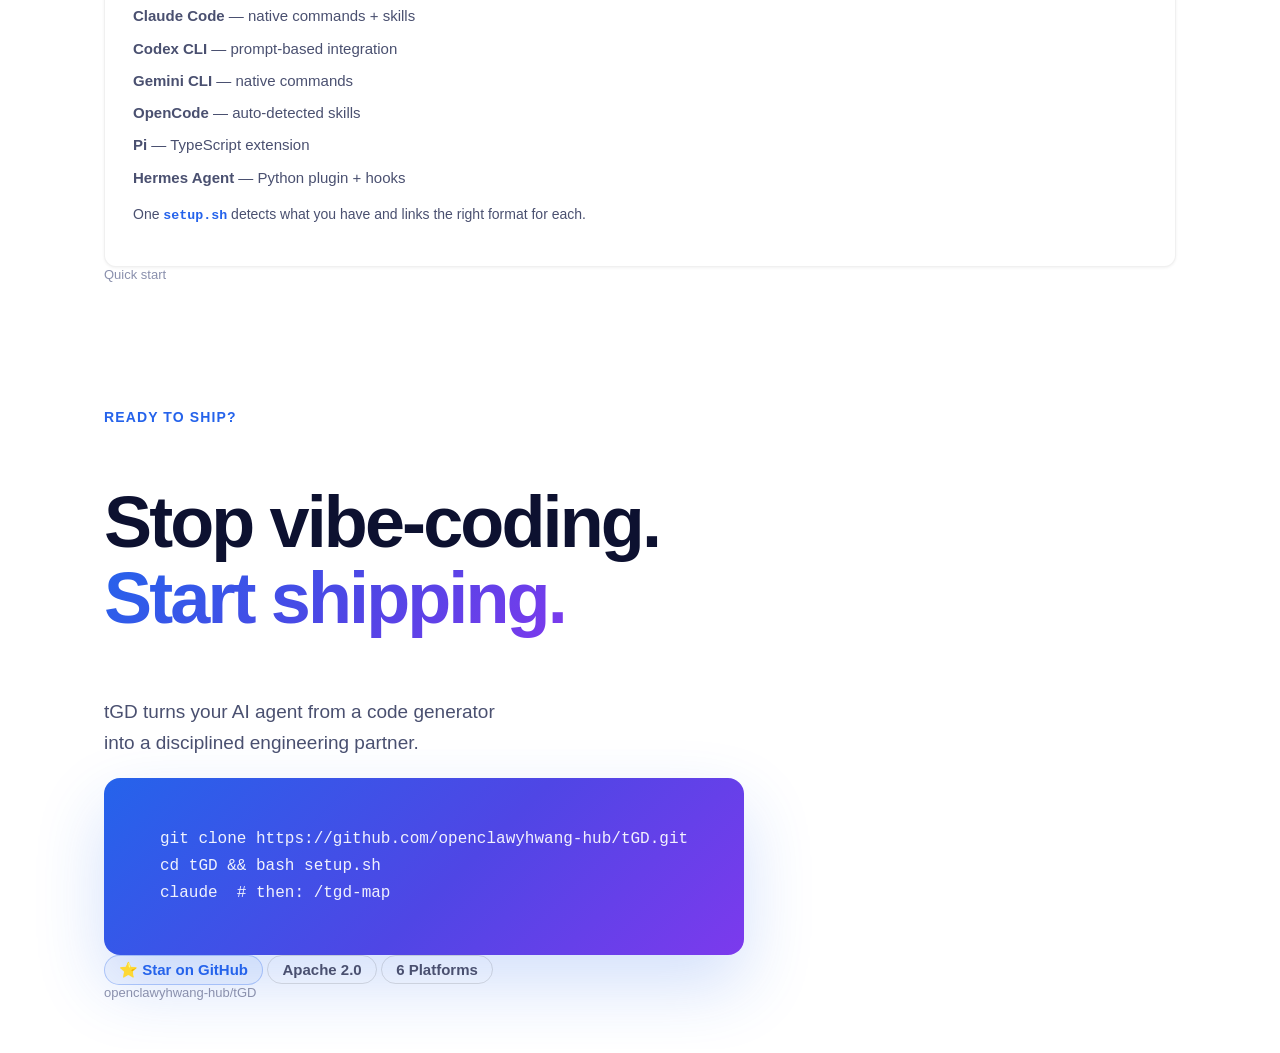
==== commit 9cad2c7e: "style(deck): drop the red gate emphasis on Verify Removed the 'gate' class from Verify's cover chip " ====
--- a/docs/tGD-intro.html
+++ b/docs/tGD-intro.html
@@ -37,7 +37,7 @@
       <span class="arrow">→</span>
       <div class="step"><span class="icon">⚡</span><span class="name">Develop</span></div>
       <span class="arrow">→</span>
-      <div class="step gate"><span class="icon">🧪</span><span class="name">Verify</span></div>
+      <div class="step"><span class="icon">🧪</span><span class="name">Verify</span></div>
       <span class="arrow">→</span>
       <div class="step"><span class="icon">🔎</span><span class="name">Review</span></div>
       <span class="arrow">→</span>
@@ -94,7 +94,7 @@
       <div class="phase"><div class="p-icon">📋</div><div><div class="p-name">2 · DEFINE</div><div class="p-desc">Interview → <b>PRD + SPEC + DESIGN</b></div><div class="p-skills">tgd-interview-me → spec-driven</div></div></div>
       <div class="phase"><div class="p-icon">📐</div><div><div class="p-name">3 · PLAN</div><div class="p-desc">Triple-source breakdown → <b>TASKS.md</b></div><div class="p-skills">planning → jira-sync</div></div></div>
       <div class="phase"><div class="p-icon">⚡</div><div><div class="p-name">4 · DEVELOP</div><div class="p-desc">Worktree + TDD → <b>src/ + tests/</b></div><div class="p-skills">source-driven → TDD</div></div></div>
-      <div class="phase gate"><div class="p-icon">🧪</div><div><div class="p-name">5 · VERIFY</div><div class="p-desc">All tests + regression → <b>TEST-REPORT.md</b></div><div class="p-skills">debugging → regression gate</div></div></div>
+      <div class="phase"><div class="p-icon">🧪</div><div><div class="p-name">5 · VERIFY</div><div class="p-desc">All tests + regression → <b>TEST-REPORT.md</b></div><div class="p-skills">debugging → regression gate</div></div></div>
       <div class="phase"><div class="p-icon">🔎</div><div><div class="p-name">6 · REVIEW</div><div class="p-desc">Five-axis review → <b>REVIEW.md</b></div><div class="p-skills">code-review → simplification</div></div></div>
       <div class="phase"><div class="p-icon">🚀</div><div><div class="p-name">7 · RELEASE</div><div class="p-desc">Commit + CI → <b>CHANGELOG + METRICS</b></div><div class="p-skills">git-workflow → catalog</div></div></div>
       <div class="phase" style="border:1px dashed var(--border-strong);background:transparent"><div class="p-icon">🔁</div><div><div class="p-name">THE LOOP</div><div class="p-desc">Verify fails? Work goes back to Develop.<br>Nothing broken reaches Release.</div></div></div>
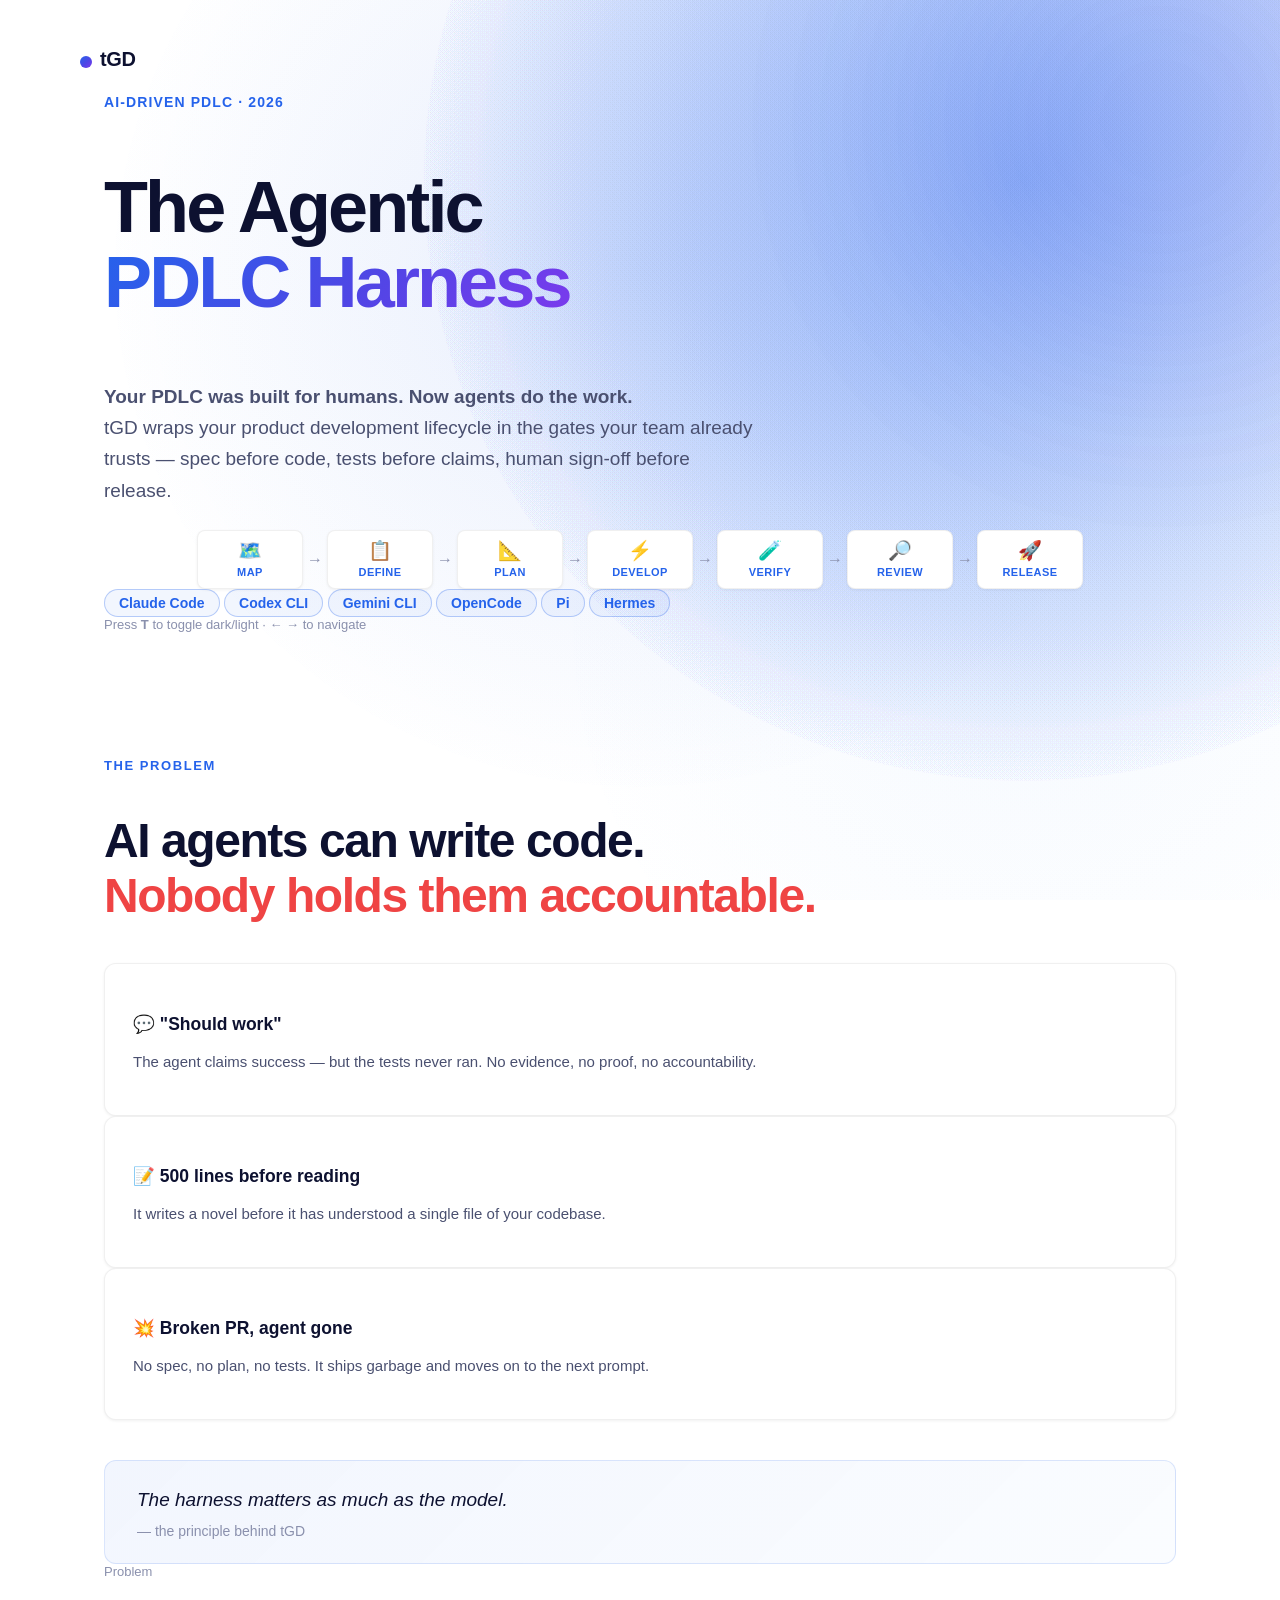
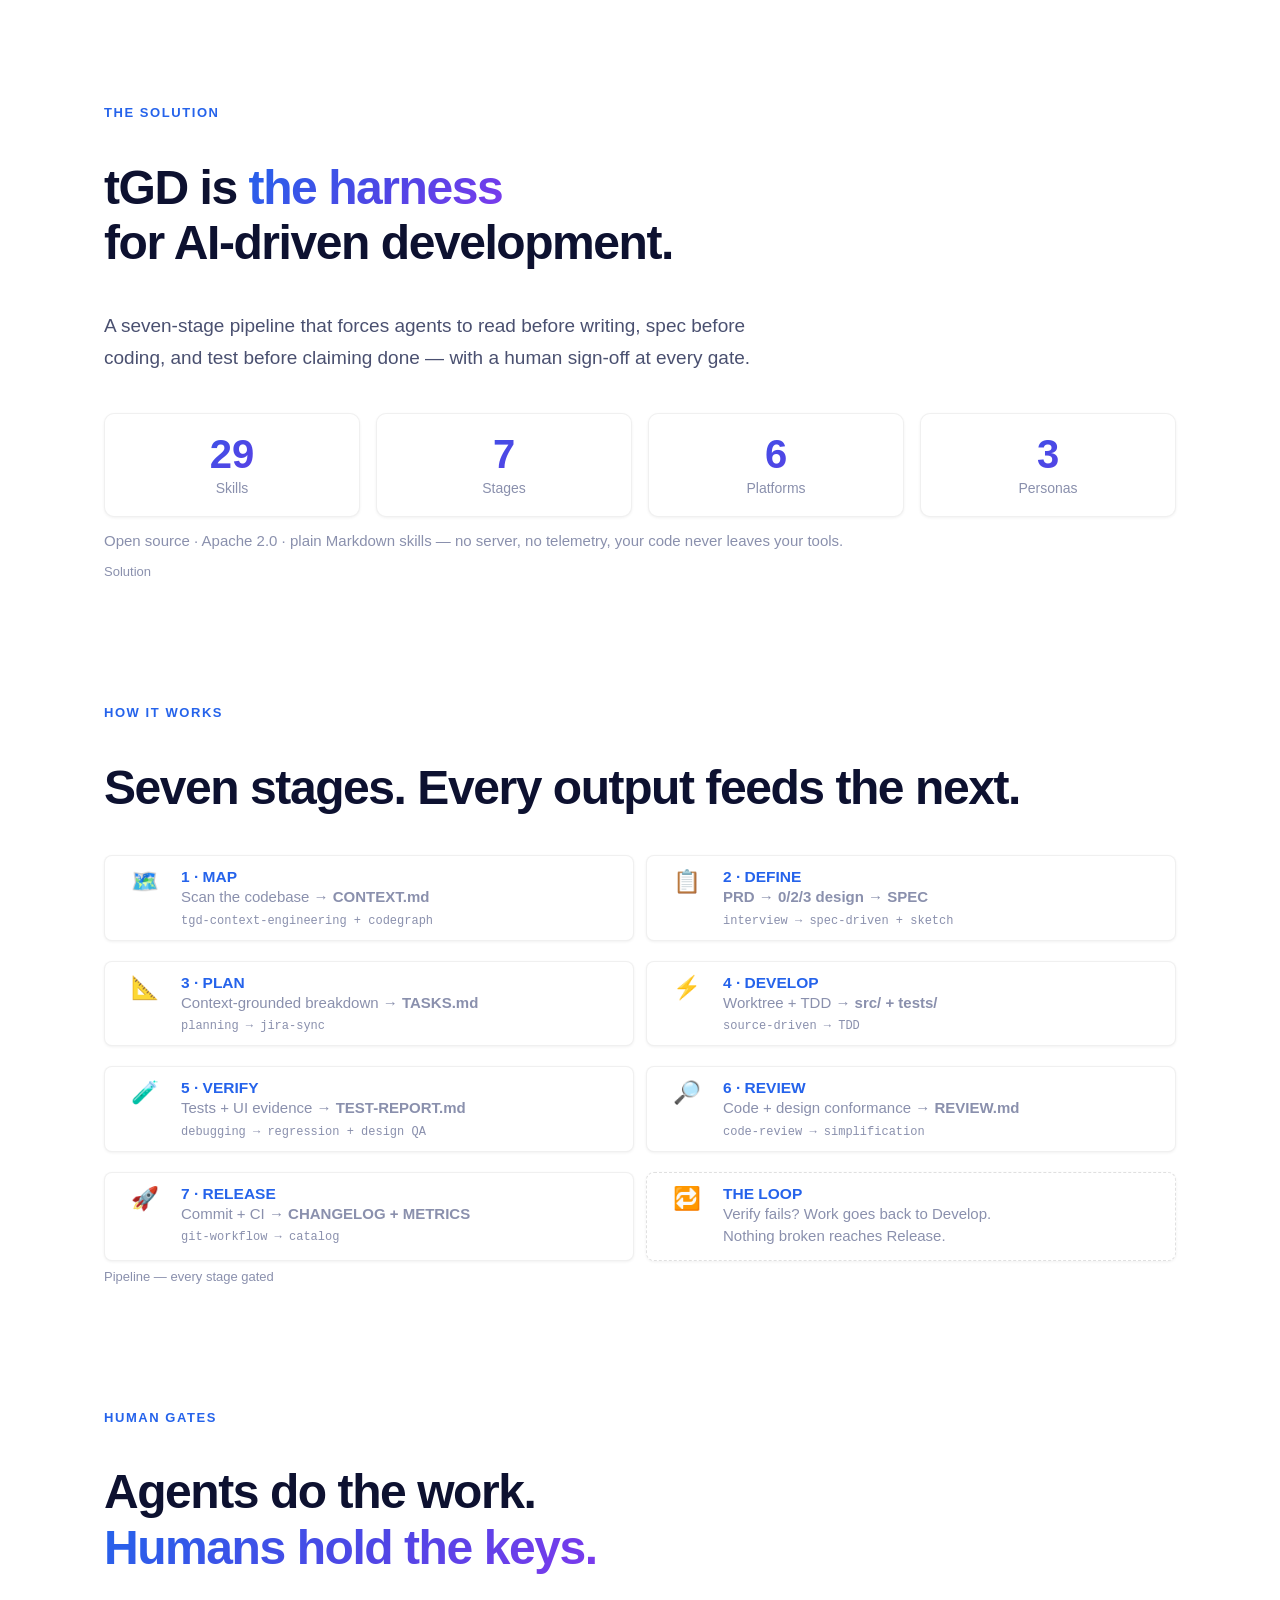
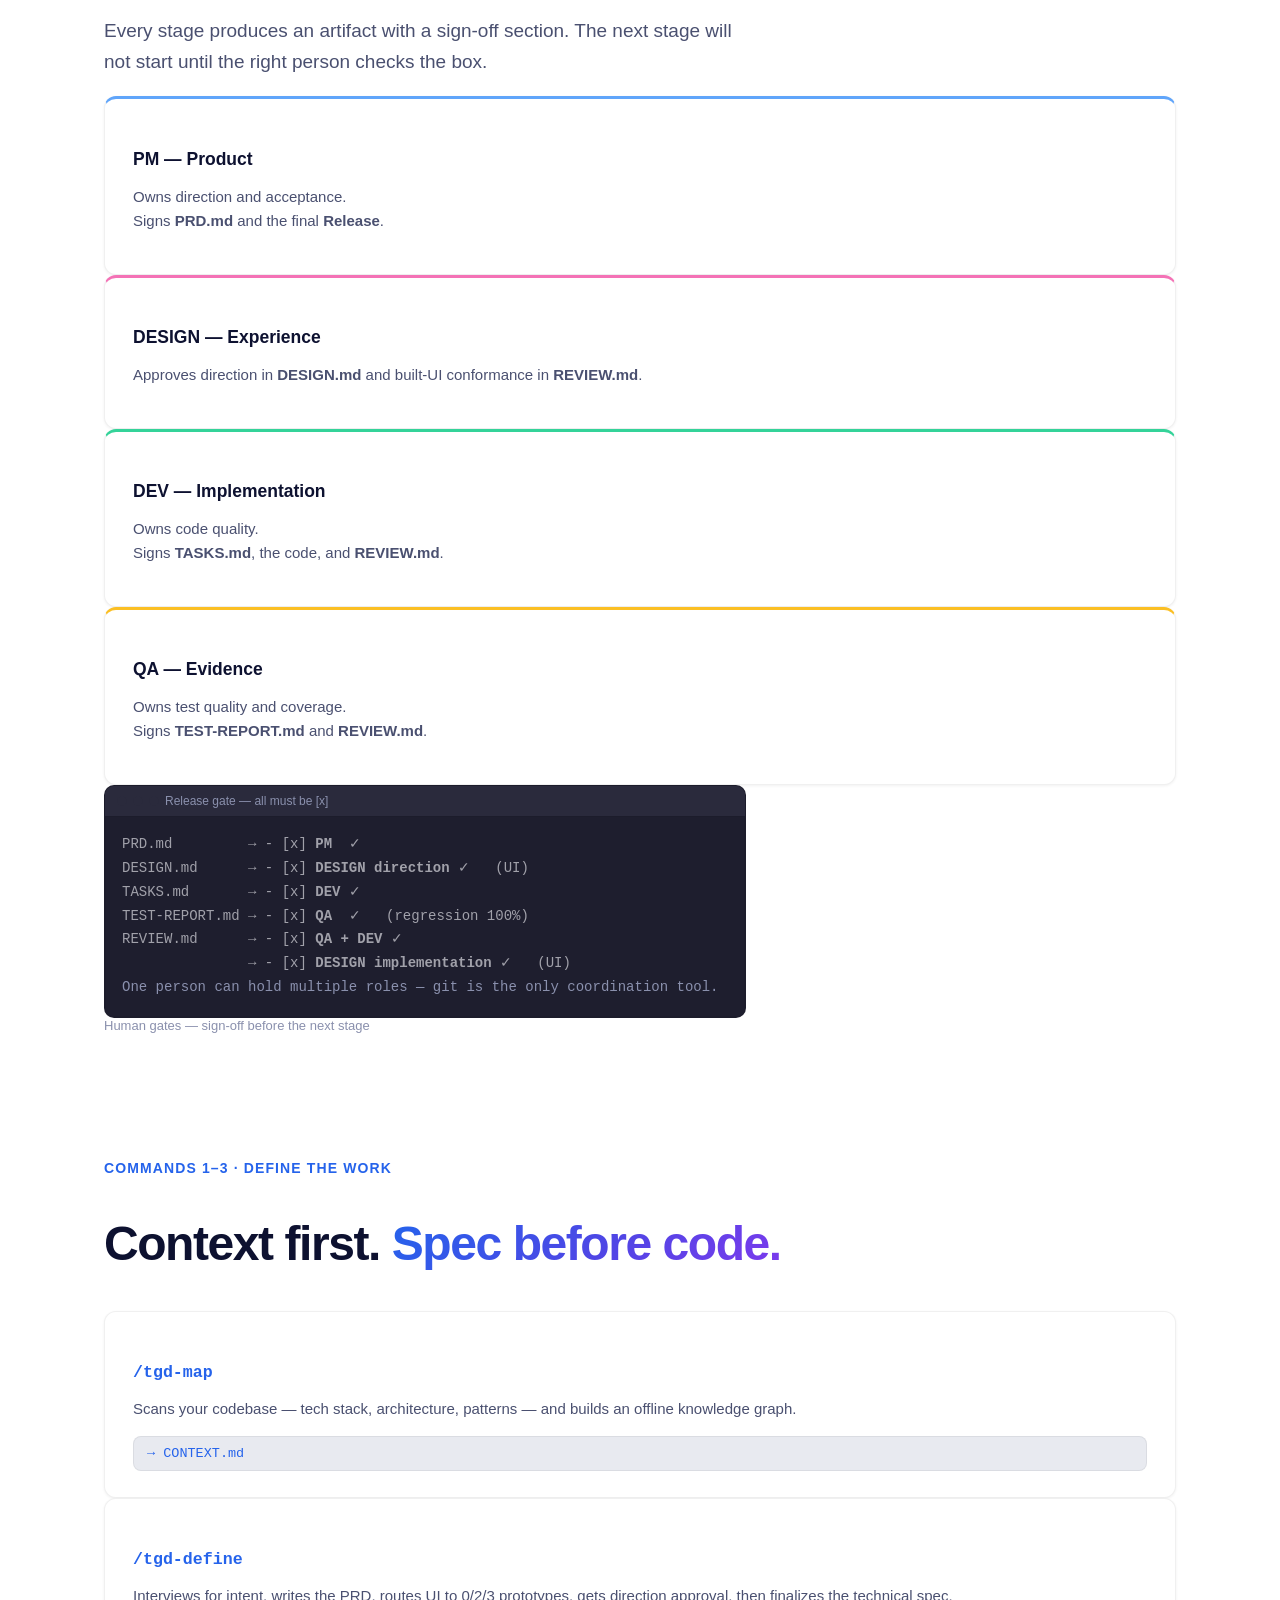
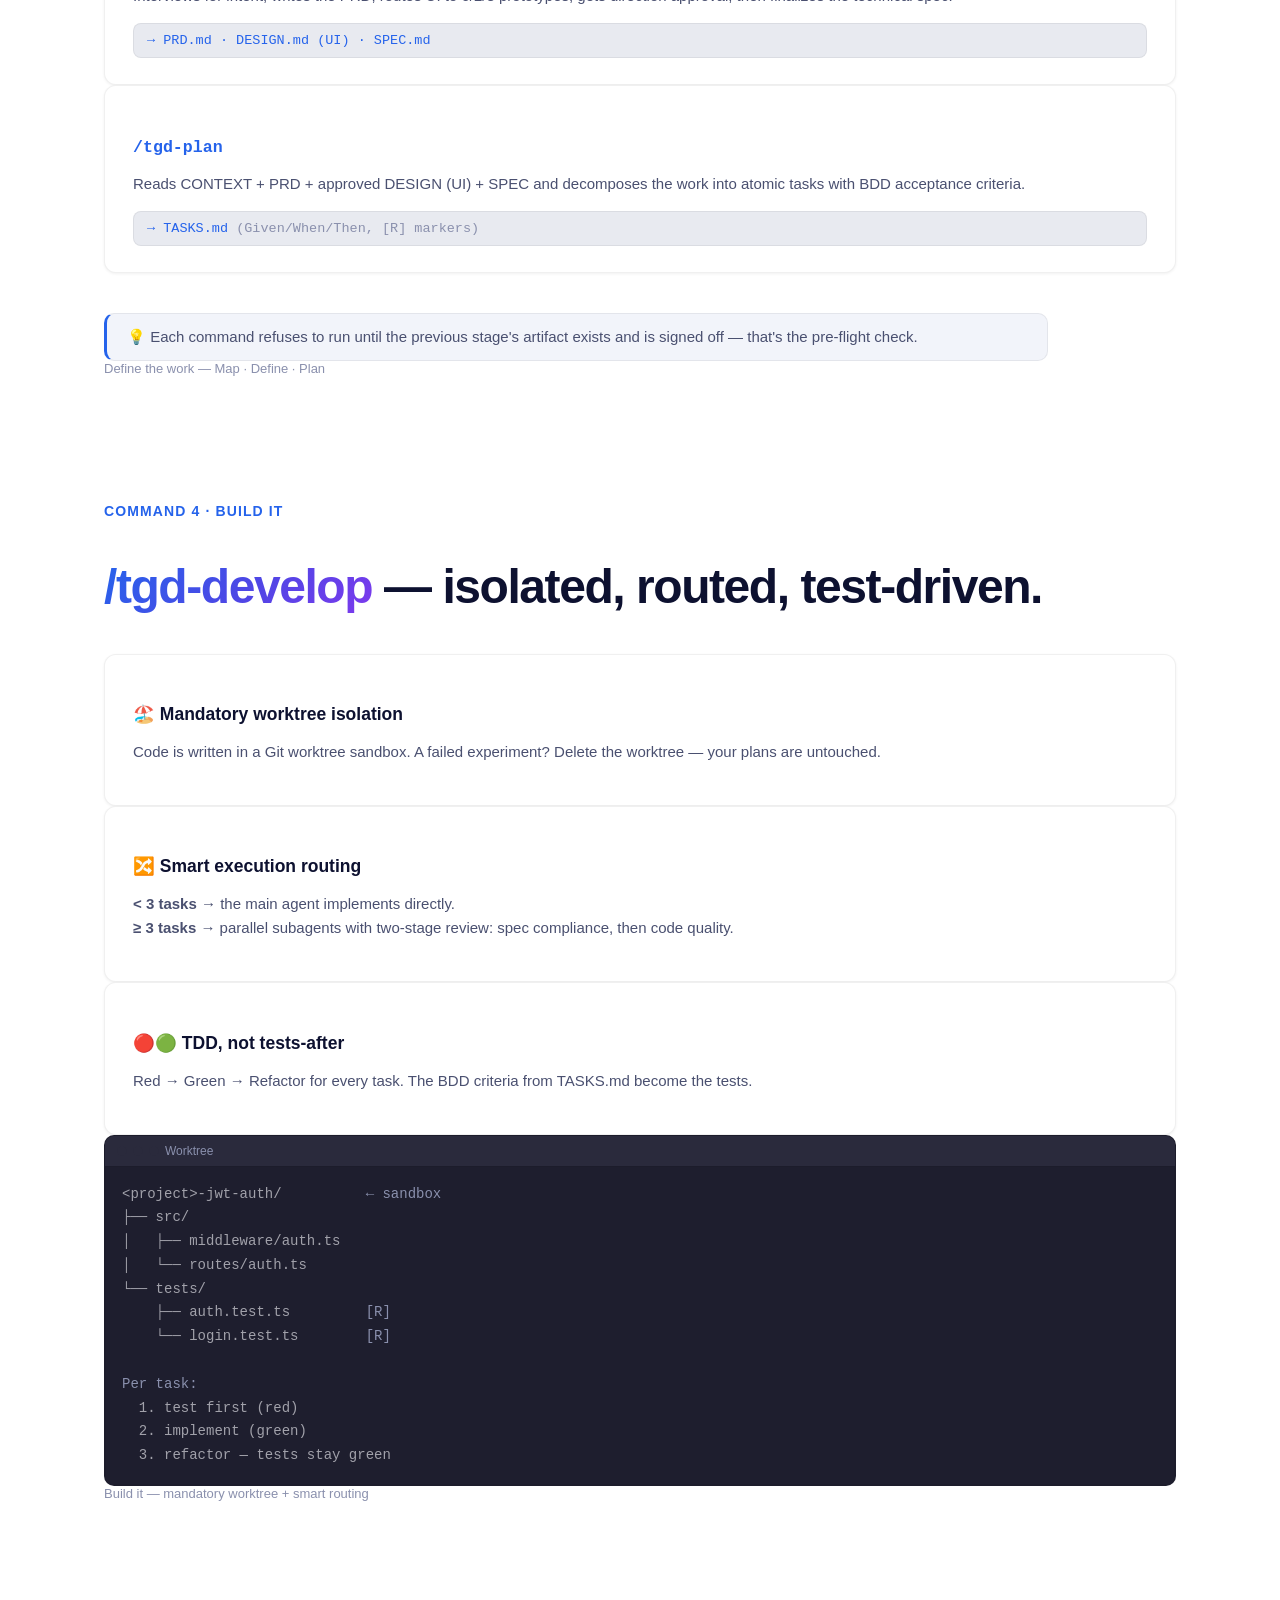
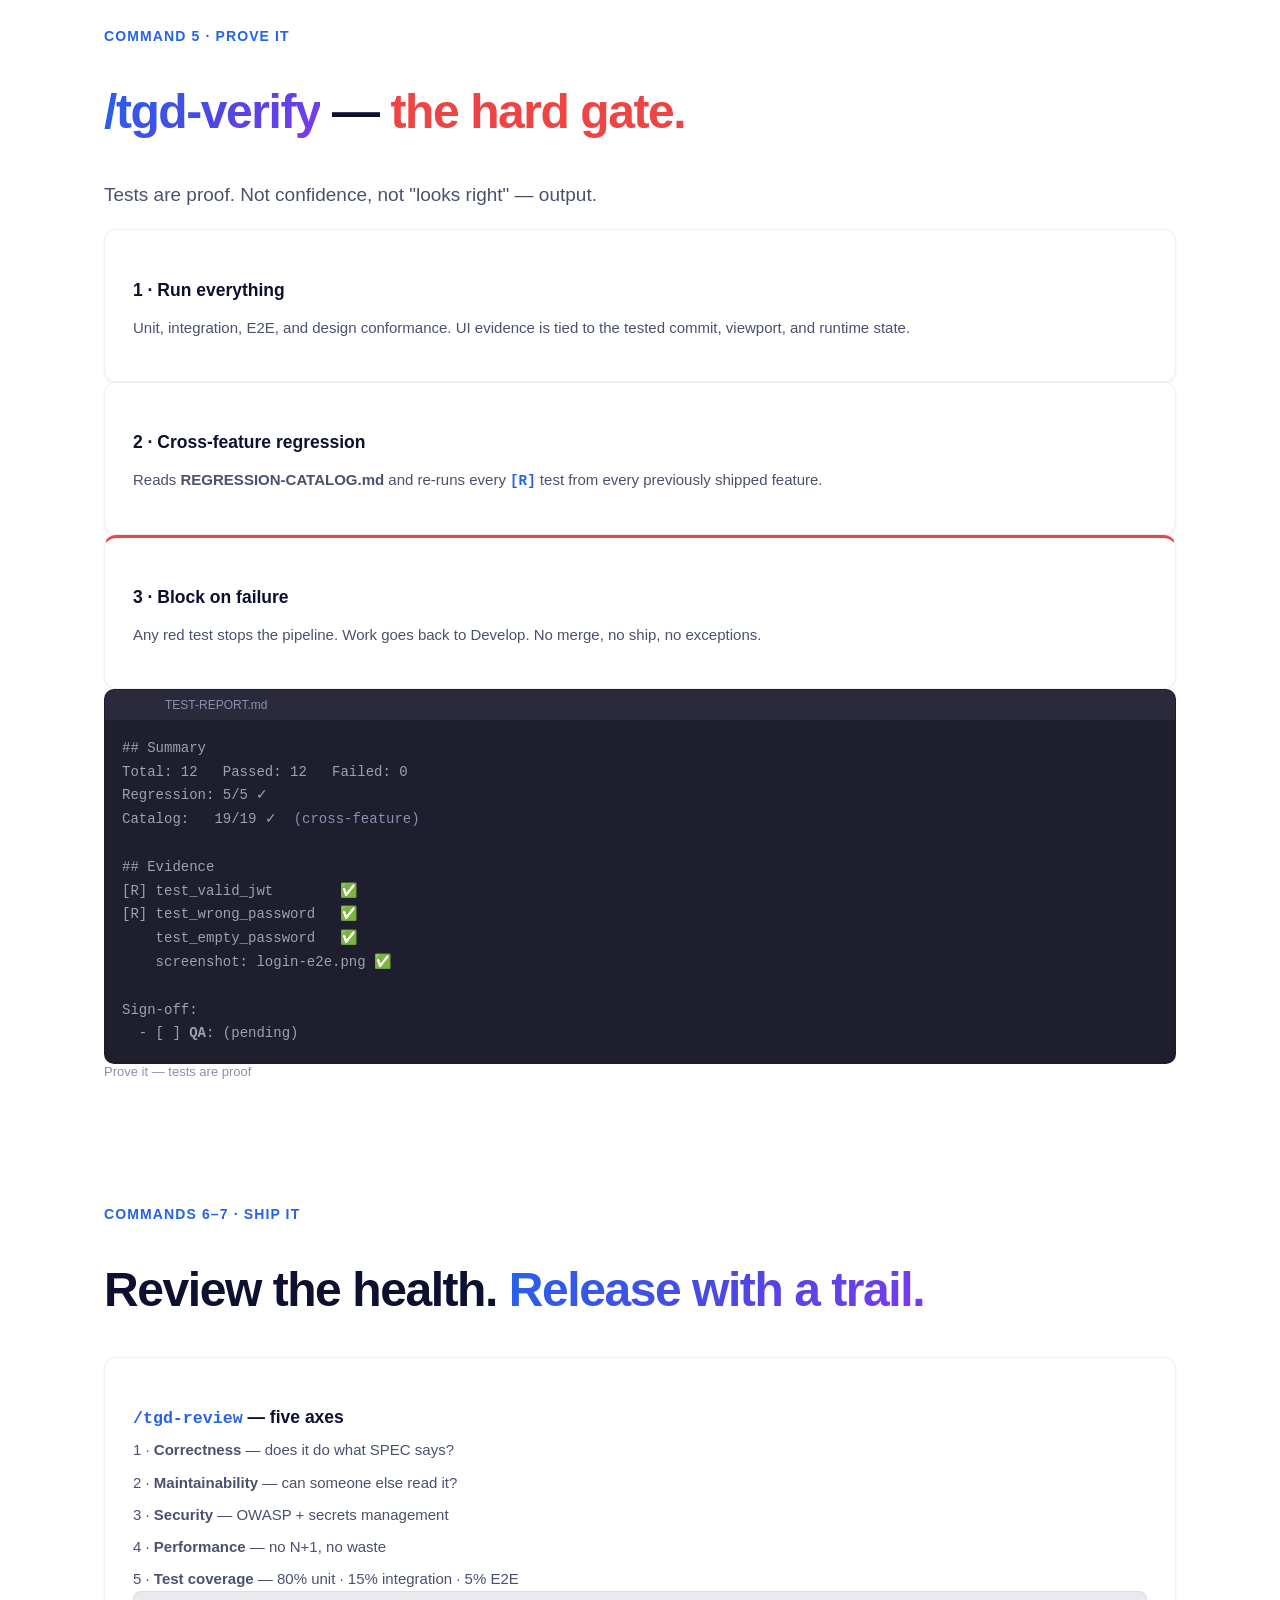
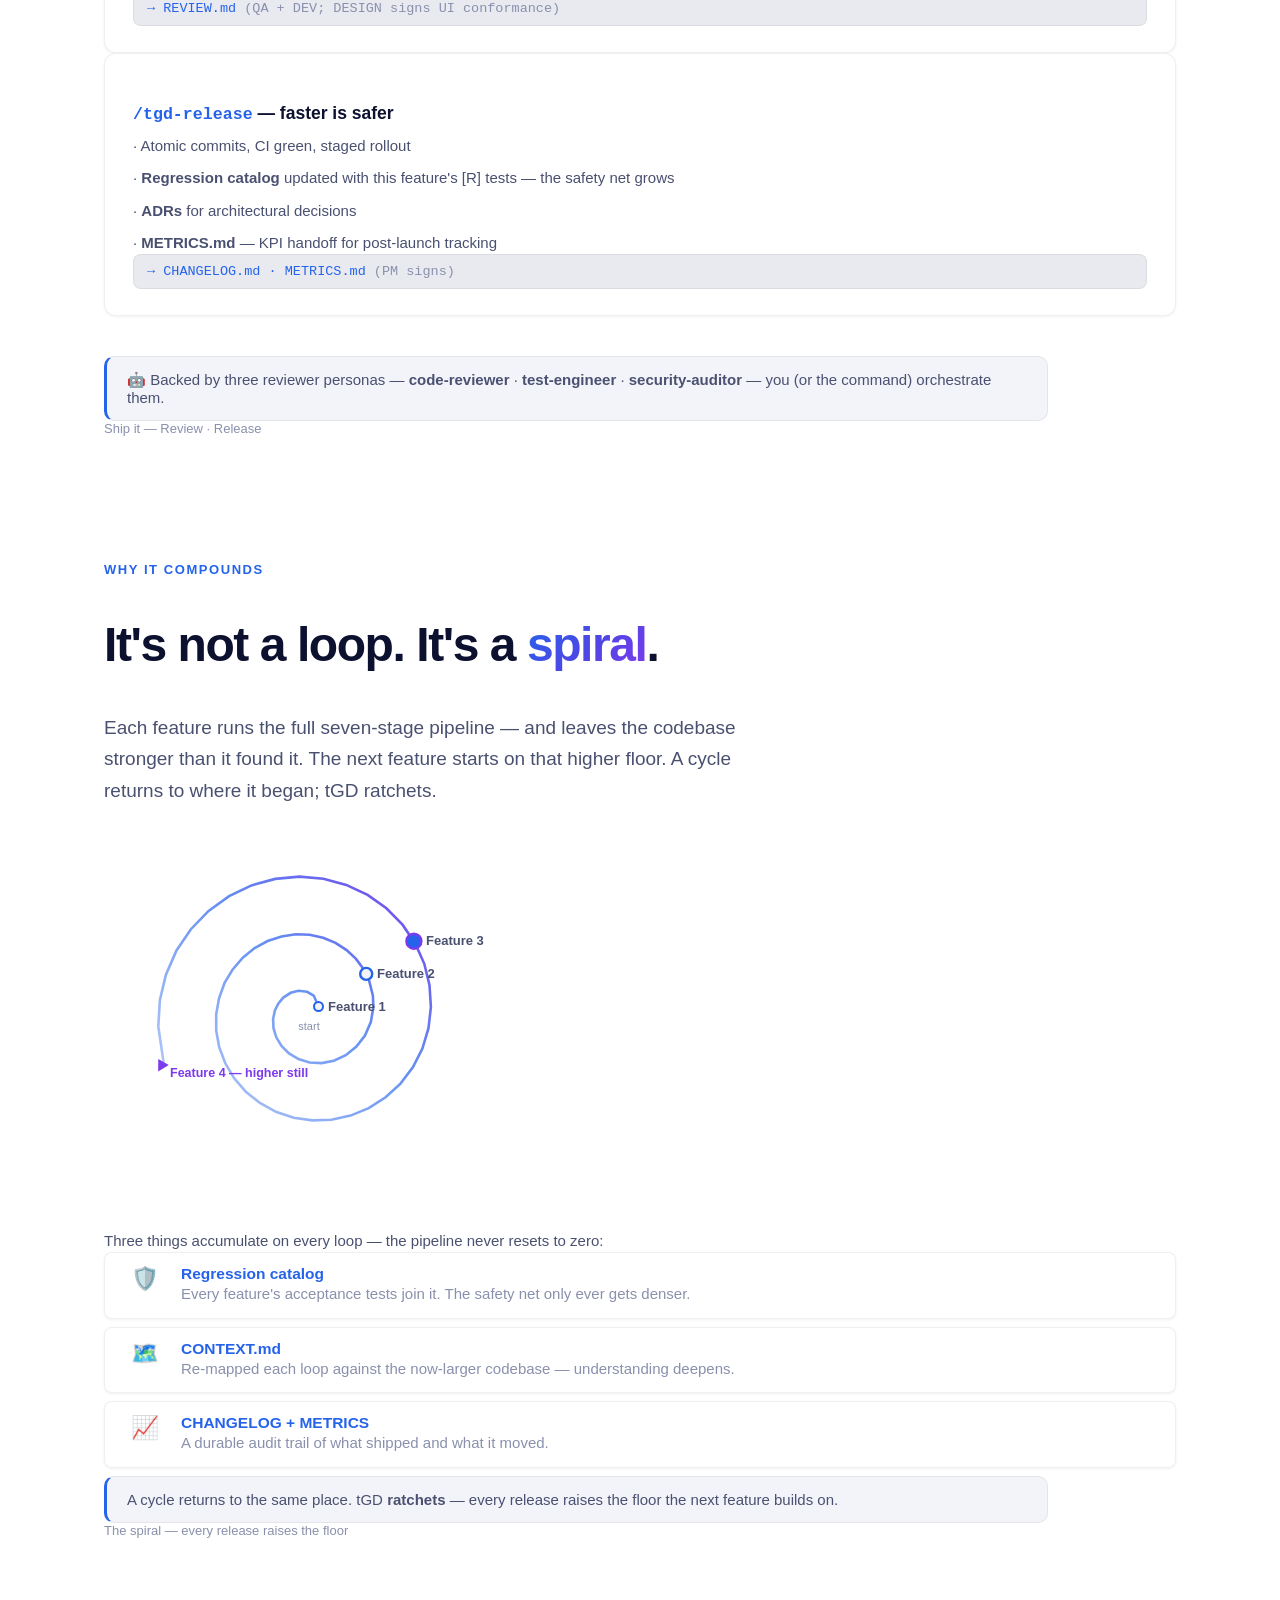
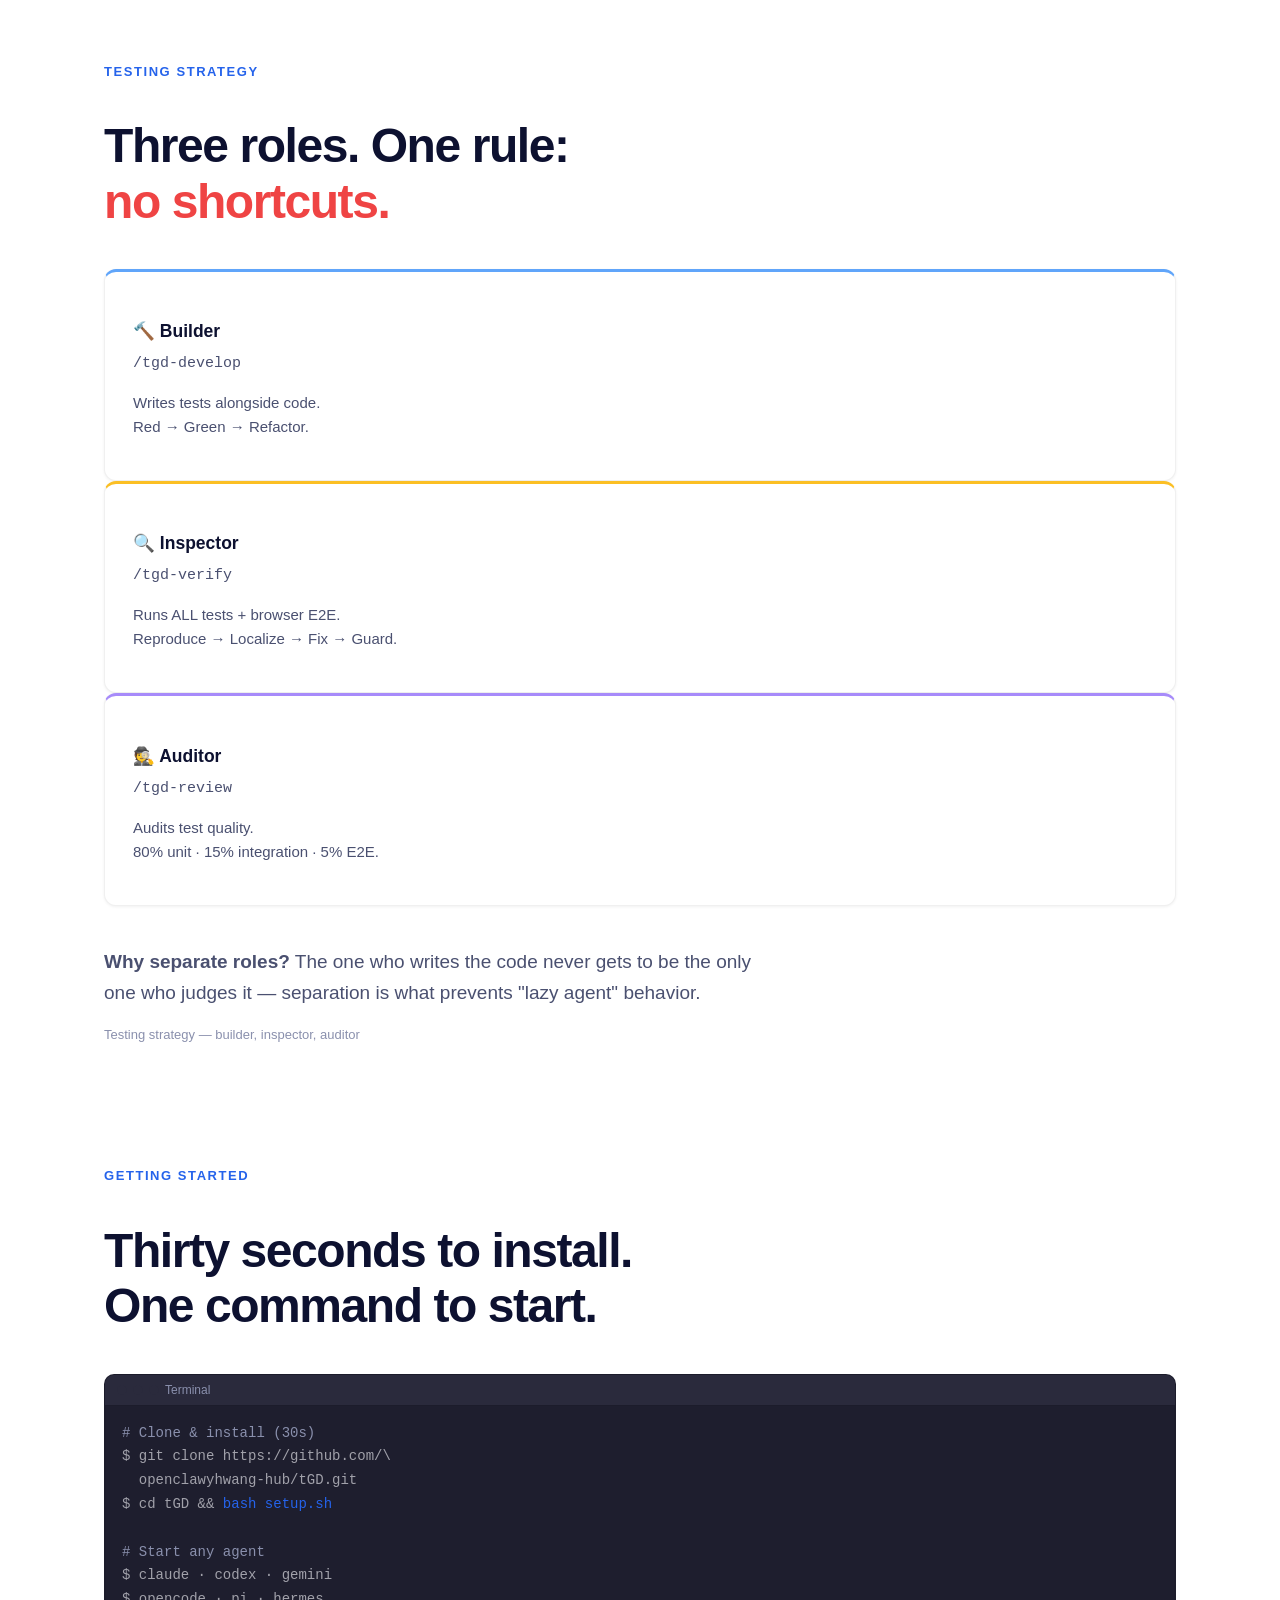
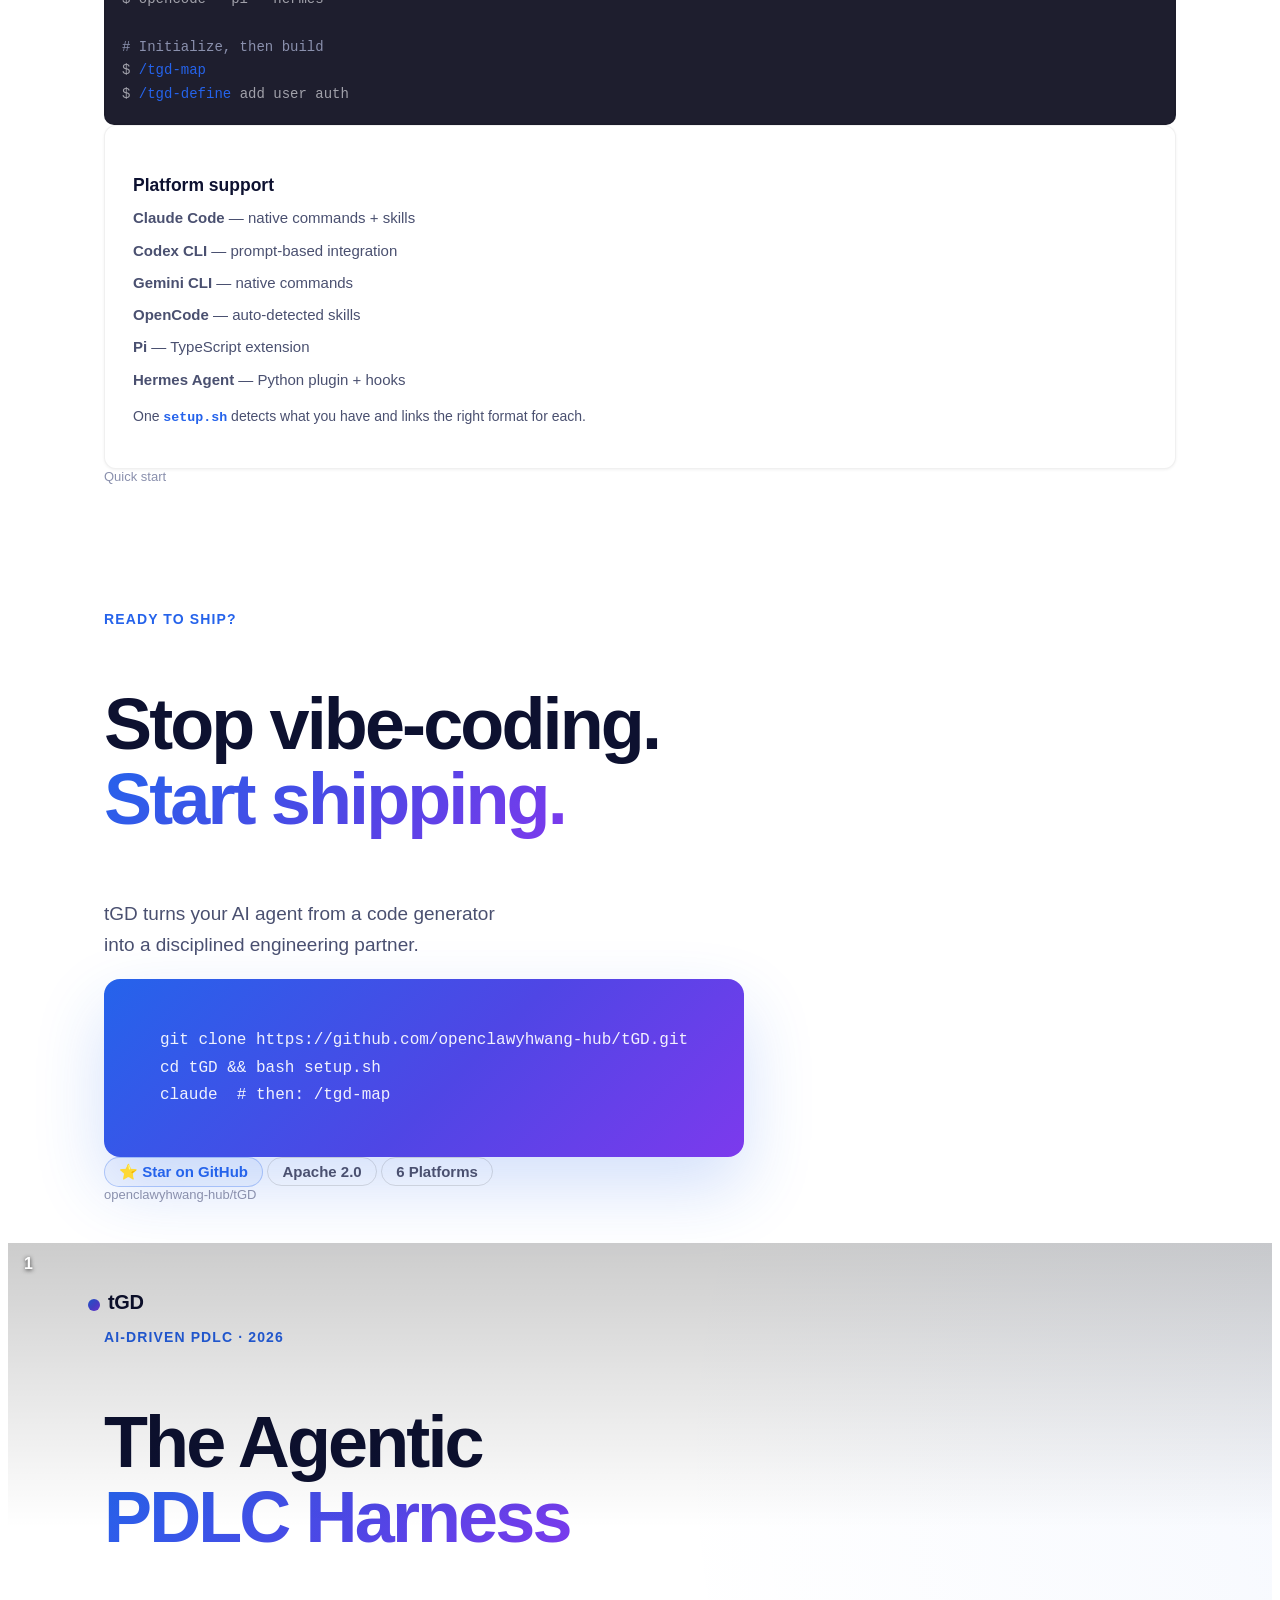
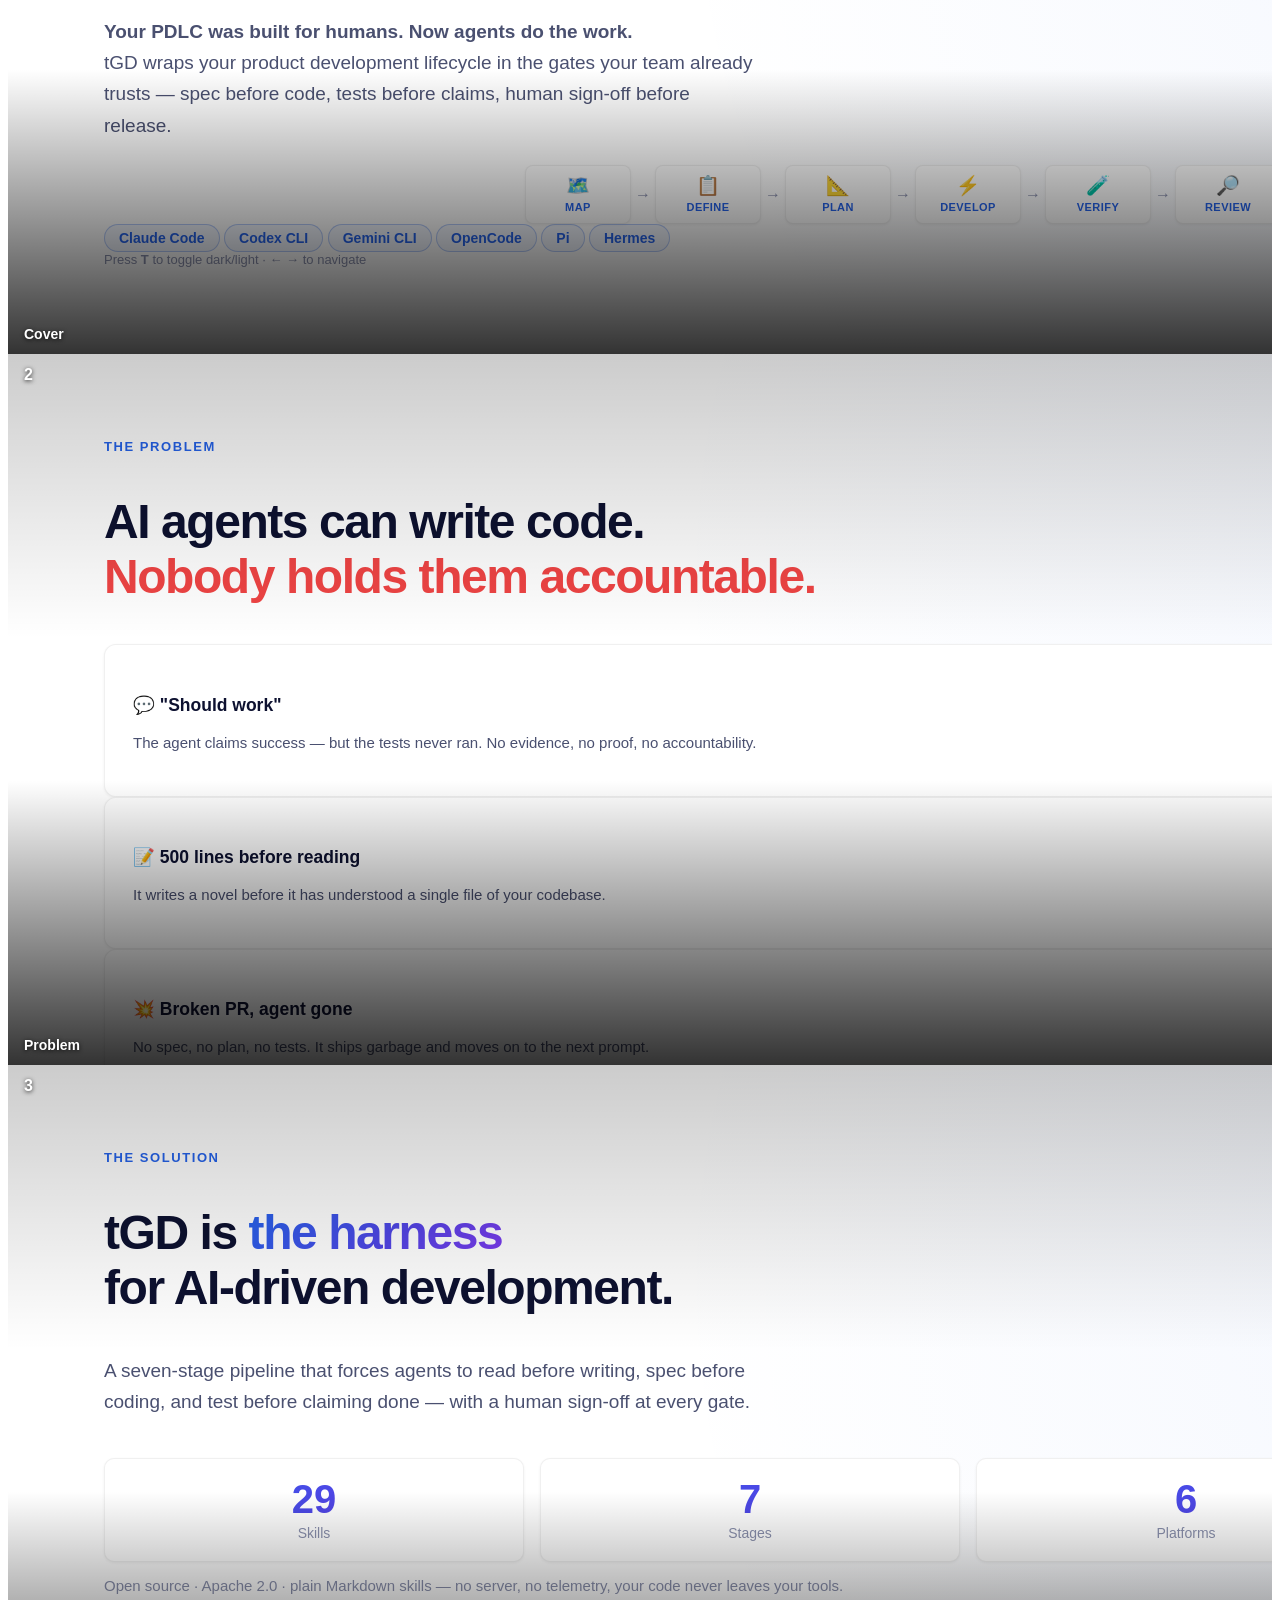
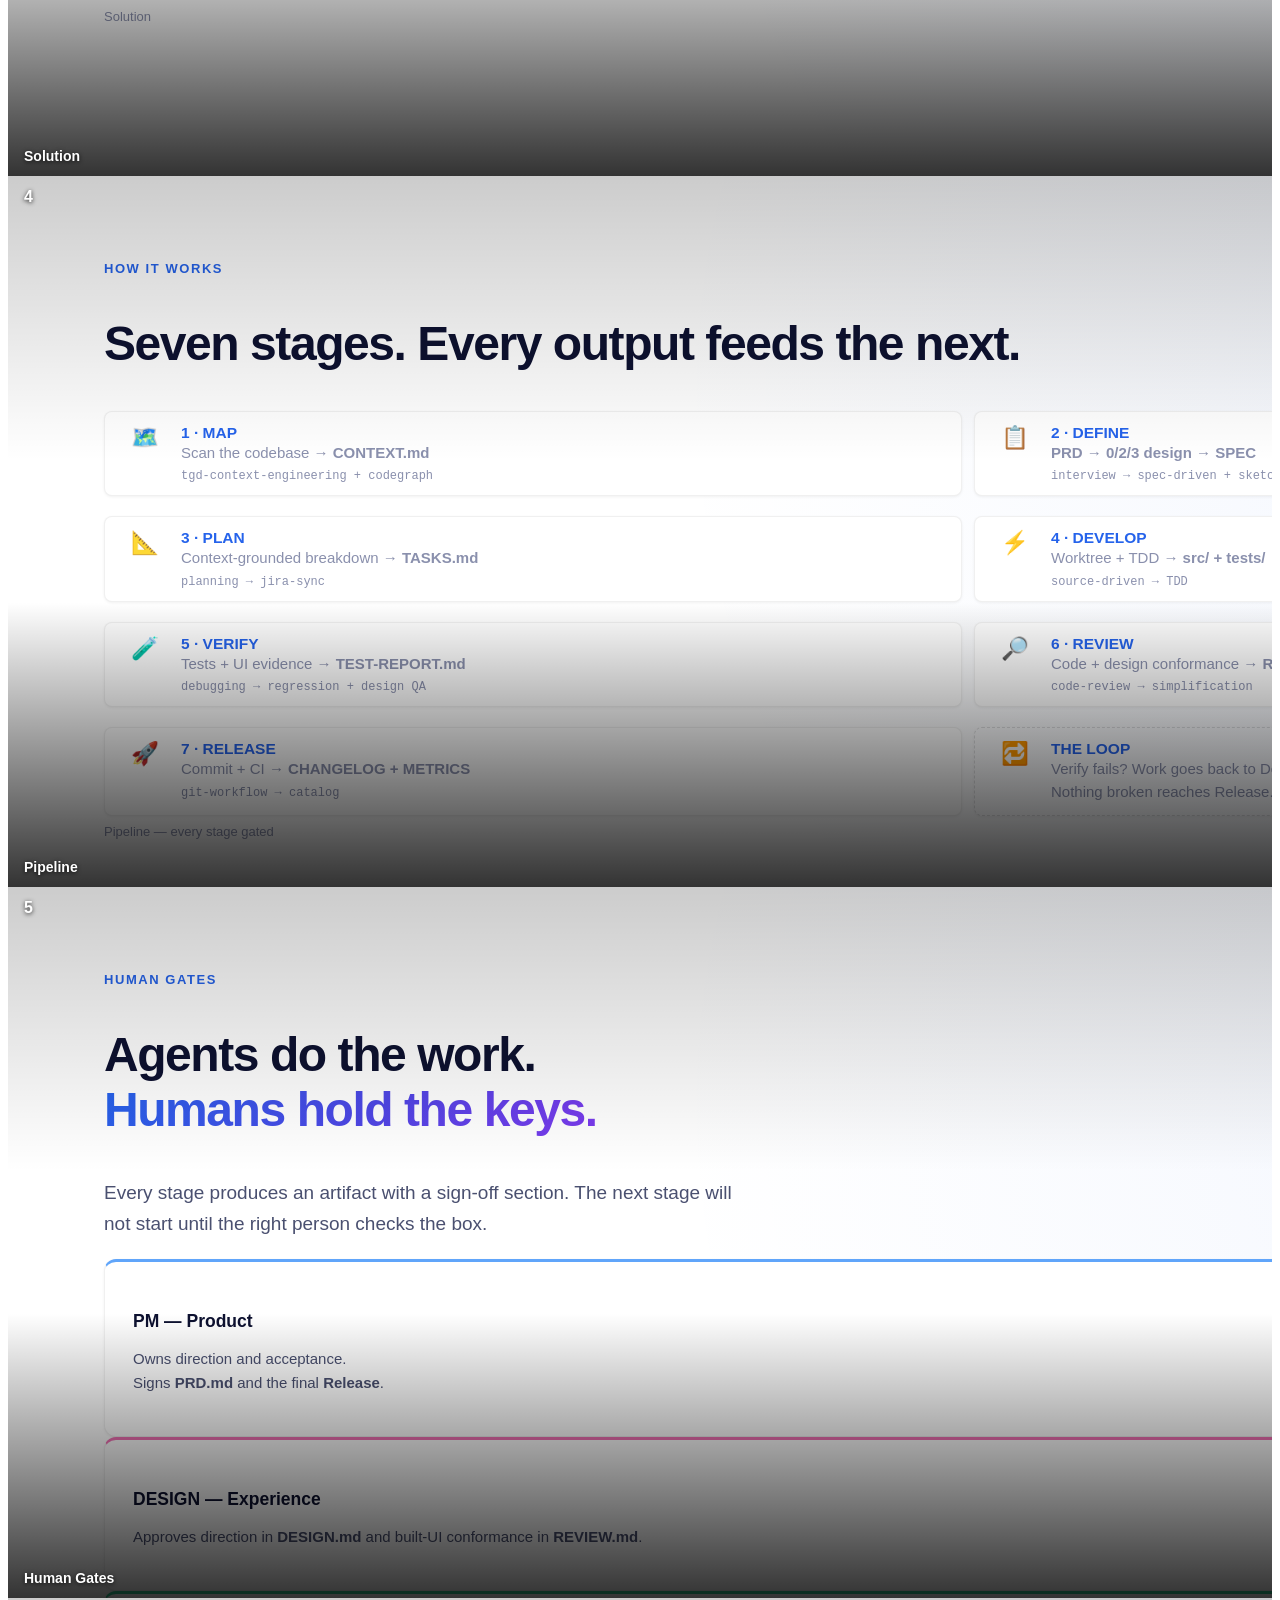
==== commit 29449cc4: "feat: ground UI design handoffs in product context Keep the seven-stage lifecycle while routing 0/2/" ====
--- a/docs/tGD-intro.html
+++ b/docs/tGD-intro.html
@@ -91,11 +91,11 @@
     <h2 class="h2 mt-s">Seven stages. Every output feeds the next.</h2>
     <div style="display:grid;grid-template-columns:1fr 1fr;gap:12px;margin-top:28px">
       <div class="phase"><div class="p-icon">🗺️</div><div><div class="p-name">1 · MAP</div><div class="p-desc">Scan the codebase → <b>CONTEXT.md</b></div><div class="p-skills">tgd-context-engineering + codegraph</div></div></div>
-      <div class="phase"><div class="p-icon">📋</div><div><div class="p-name">2 · DEFINE</div><div class="p-desc">Interview → <b>PRD + SPEC + DESIGN</b></div><div class="p-skills">tgd-interview-me → spec-driven</div></div></div>
-      <div class="phase"><div class="p-icon">📐</div><div><div class="p-name">3 · PLAN</div><div class="p-desc">Triple-source breakdown → <b>TASKS.md</b></div><div class="p-skills">planning → jira-sync</div></div></div>
+      <div class="phase"><div class="p-icon">📋</div><div><div class="p-name">2 · DEFINE</div><div class="p-desc"><b>PRD → 0/2/3 design → SPEC</b></div><div class="p-skills">interview → spec-driven + sketch</div></div></div>
+      <div class="phase"><div class="p-icon">📐</div><div><div class="p-name">3 · PLAN</div><div class="p-desc">Context-grounded breakdown → <b>TASKS.md</b></div><div class="p-skills">planning → jira-sync</div></div></div>
       <div class="phase"><div class="p-icon">⚡</div><div><div class="p-name">4 · DEVELOP</div><div class="p-desc">Worktree + TDD → <b>src/ + tests/</b></div><div class="p-skills">source-driven → TDD</div></div></div>
-      <div class="phase"><div class="p-icon">🧪</div><div><div class="p-name">5 · VERIFY</div><div class="p-desc">All tests + regression → <b>TEST-REPORT.md</b></div><div class="p-skills">debugging → regression gate</div></div></div>
-      <div class="phase"><div class="p-icon">🔎</div><div><div class="p-name">6 · REVIEW</div><div class="p-desc">Five-axis review → <b>REVIEW.md</b></div><div class="p-skills">code-review → simplification</div></div></div>
+      <div class="phase"><div class="p-icon">🧪</div><div><div class="p-name">5 · VERIFY</div><div class="p-desc">Tests + UI evidence → <b>TEST-REPORT.md</b></div><div class="p-skills">debugging → regression + design QA</div></div></div>
+      <div class="phase"><div class="p-icon">🔎</div><div><div class="p-name">6 · REVIEW</div><div class="p-desc">Code + design conformance → <b>REVIEW.md</b></div><div class="p-skills">code-review → simplification</div></div></div>
       <div class="phase"><div class="p-icon">🚀</div><div><div class="p-name">7 · RELEASE</div><div class="p-desc">Commit + CI → <b>CHANGELOG + METRICS</b></div><div class="p-skills">git-workflow → catalog</div></div></div>
       <div class="phase" style="border:1px dashed var(--border-strong);background:transparent"><div class="p-icon">🔁</div><div><div class="p-name">THE LOOP</div><div class="p-desc">Verify fails? Work goes back to Develop.<br>Nothing broken reaches Release.</div></div></div>
     </div>
@@ -107,17 +107,20 @@
     <p class="num-tag">HUMAN GATES</p>
     <h2 class="h2 mt-s">Agents do the work.<br><span class="gradient-text">Humans hold the keys.</span></h2>
     <p class="lede mt-m">Every stage produces an artifact with a sign-off section. The next stage will not start until the right person checks the box.</p>
-    <div class="grid g3 mt-l">
+    <div class="grid g3 mt-l" style="grid-template-columns:repeat(4,1fr)">
       <div class="card" style="border-top:3px solid #60a5fa"><h4>PM — Product</h4><p>Owns direction and acceptance.<br>Signs <b>PRD.md</b> and the final <b>Release</b>.</p></div>
+      <div class="card" style="border-top:3px solid #f472b6"><h4>DESIGN — Experience</h4><p>Approves direction in <b>DESIGN.md</b> and built-UI conformance in <b>REVIEW.md</b>.</p></div>
       <div class="card" style="border-top:3px solid #34d399"><h4>DEV — Implementation</h4><p>Owns code quality.<br>Signs <b>TASKS.md</b>, the code, and <b>REVIEW.md</b>.</p></div>
       <div class="card" style="border-top:3px solid #fbbf24"><h4>QA — Evidence</h4><p>Owns test quality and coverage.<br>Signs <b>TEST-REPORT.md</b> and <b>REVIEW.md</b>.</p></div>
     </div>
     <div class="terminal mt-l" style="max-width:640px">
       <div class="bar"><span class="dot"></span><span class="dot"></span><span class="dot"></span><span>Release gate — all must be [x]</span></div>
 <pre>PRD.md         → - [x] <b>PM</b>  ✓
+DESIGN.md      → - [x] <b>DESIGN direction</b> ✓   (UI)
 TASKS.md       → - [x] <b>DEV</b> ✓
 TEST-REPORT.md → - [x] <b>QA</b>  ✓   (regression 100%)
 REVIEW.md      → - [x] <b>QA + DEV</b> ✓
+               → - [x] <b>DESIGN implementation</b> ✓   (UI)
 <span class="dim-t">One person can hold multiple roles — git is the only coordination tool.</span></pre>
     </div>
     <div class="deck-footer"><span>Human gates — sign-off before the next stage</span><span class="slide-number" data-current="5" data-total="13"></span></div>
@@ -135,12 +138,12 @@
       </div>
       <div class="card">
         <h4><span class="cmd-name">/tgd-define</span></h4>
-        <p class="mt-s">Proposes three feature names, interviews you for intent, then drafts the requirements and the technical spec.</p>
-        <div class="artifact mt-m">→ PRD.md · SPEC.md · DESIGN.md</div>
+        <p class="mt-s">Interviews for intent, writes the PRD, routes UI to 0/2/3 prototypes, gets direction approval, then finalizes the technical spec.</p>
+        <div class="artifact mt-m">→ PRD.md · DESIGN.md (UI) · SPEC.md</div>
       </div>
       <div class="card">
         <h4><span class="cmd-name">/tgd-plan</span></h4>
-        <p class="mt-s">Reads CONTEXT + PRD + SPEC and decomposes the work into atomic tasks with BDD acceptance criteria.</p>
+        <p class="mt-s">Reads CONTEXT + PRD + approved DESIGN (UI) + SPEC and decomposes the work into atomic tasks with BDD acceptance criteria.</p>
         <div class="artifact mt-m">→ TASKS.md <span class="dim-t">(Given/When/Then, [R] markers)</span></div>
       </div>
     </div>
@@ -184,7 +187,7 @@
     <p class="lede mt-s">Tests are proof. Not confidence, not "looks right" — output.</p>
     <div class="grid g2 mt-l" style="align-items:start">
       <div class="stack" style="gap:14px">
-        <div class="card"><h4>1 · Run everything</h4><p>Unit, integration, and E2E. UI features get real browser verification with a screenshot as evidence.</p></div>
+        <div class="card"><h4>1 · Run everything</h4><p>Unit, integration, E2E, and design conformance. UI evidence is tied to the tested commit, viewport, and runtime state.</p></div>
         <div class="card"><h4>2 · Cross-feature regression</h4><p>Reads <b>REGRESSION-CATALOG.md</b> and re-runs every <span class="cmd-name">[R]</span> test from every previously shipped feature.</p></div>
         <div class="card" style="border-top:3px solid #ef4444"><h4>3 · Block on failure</h4><p>Any red test stops the pipeline. Work goes back to Develop. No merge, no ship, no exceptions.</p></div>
       </div>
@@ -222,7 +225,7 @@
           <div>4 · <b>Performance</b> — no N+1, no waste</div>
           <div>5 · <b>Test coverage</b> — 80% unit · 15% integration · 5% E2E</div>
         </div>
-        <div class="artifact mt-m">→ REVIEW.md <span class="dim-t">(QA + DEV sign)</span></div>
+        <div class="artifact mt-m">→ REVIEW.md <span class="dim-t">(QA + DEV; DESIGN signs UI conformance)</span></div>
       </div>
       <div class="card">
         <h4><span class="cmd-name">/tgd-release</span> — faster is safer</h4>
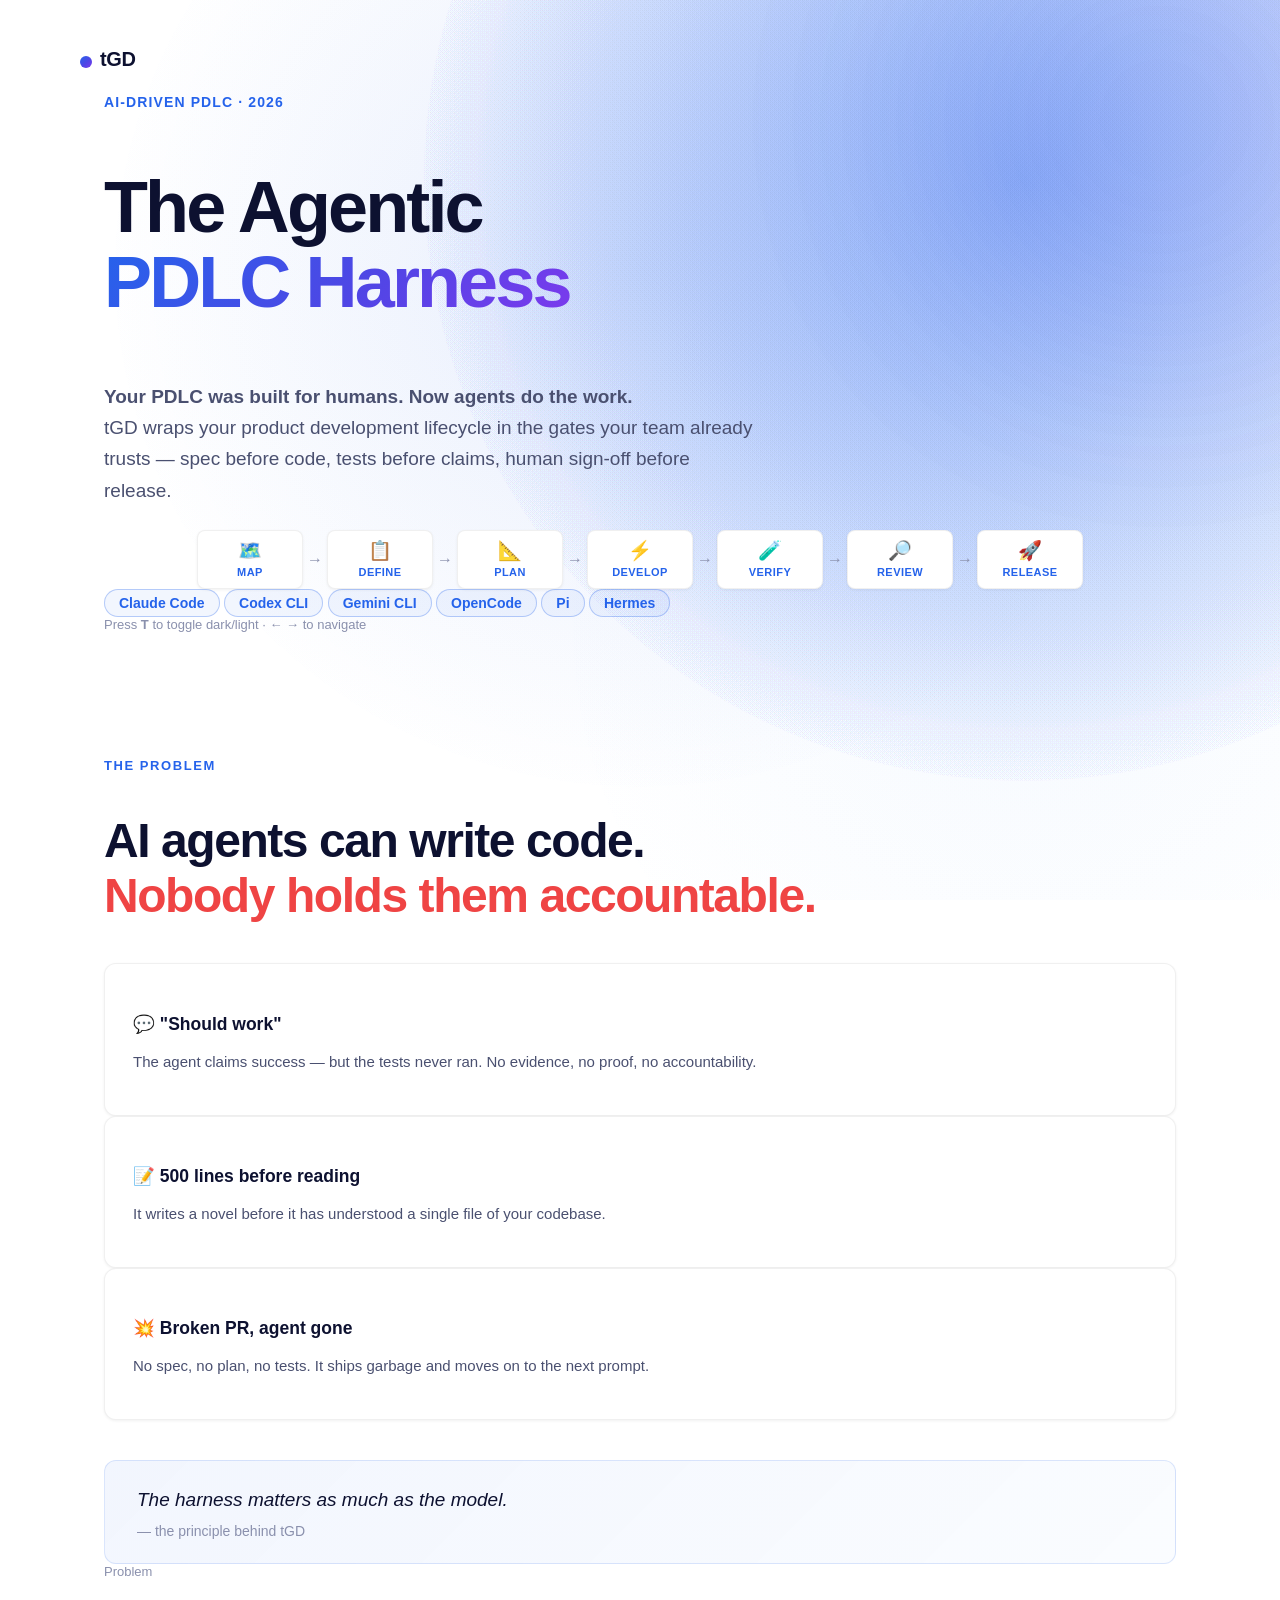
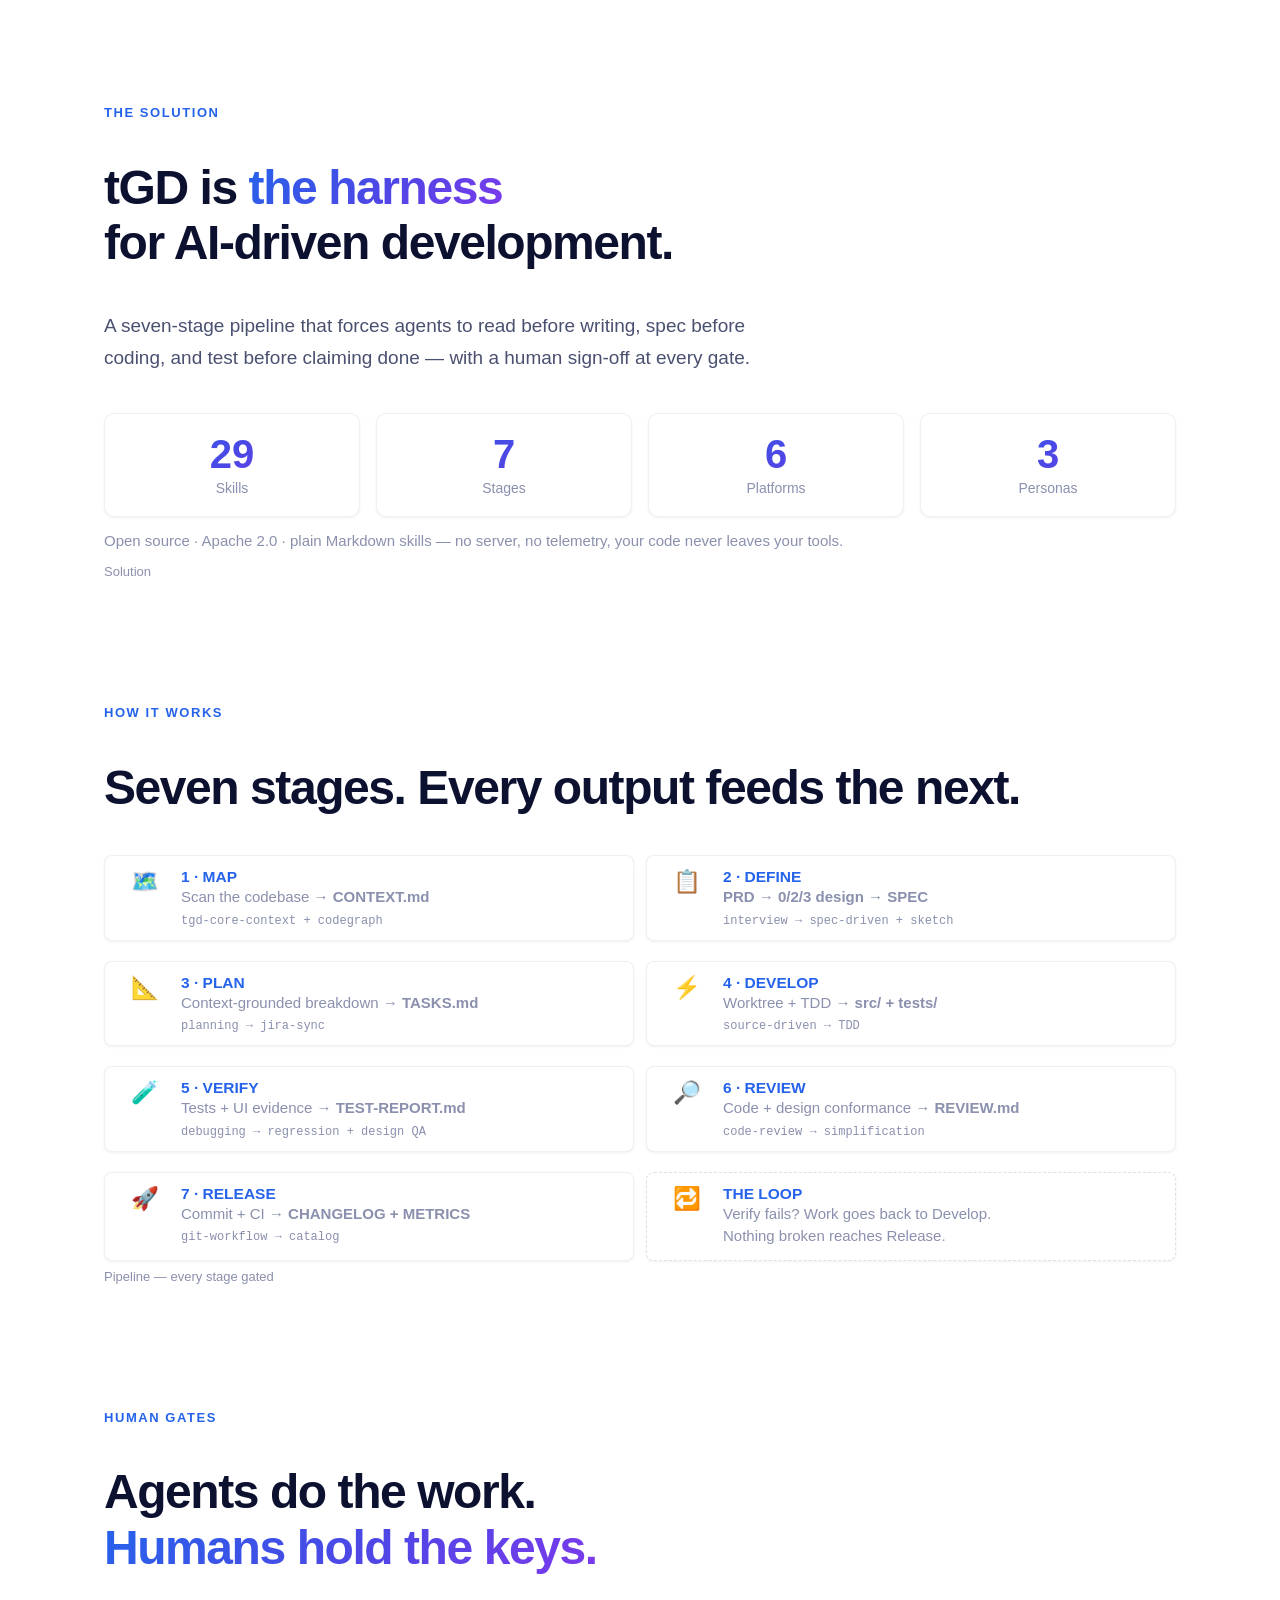
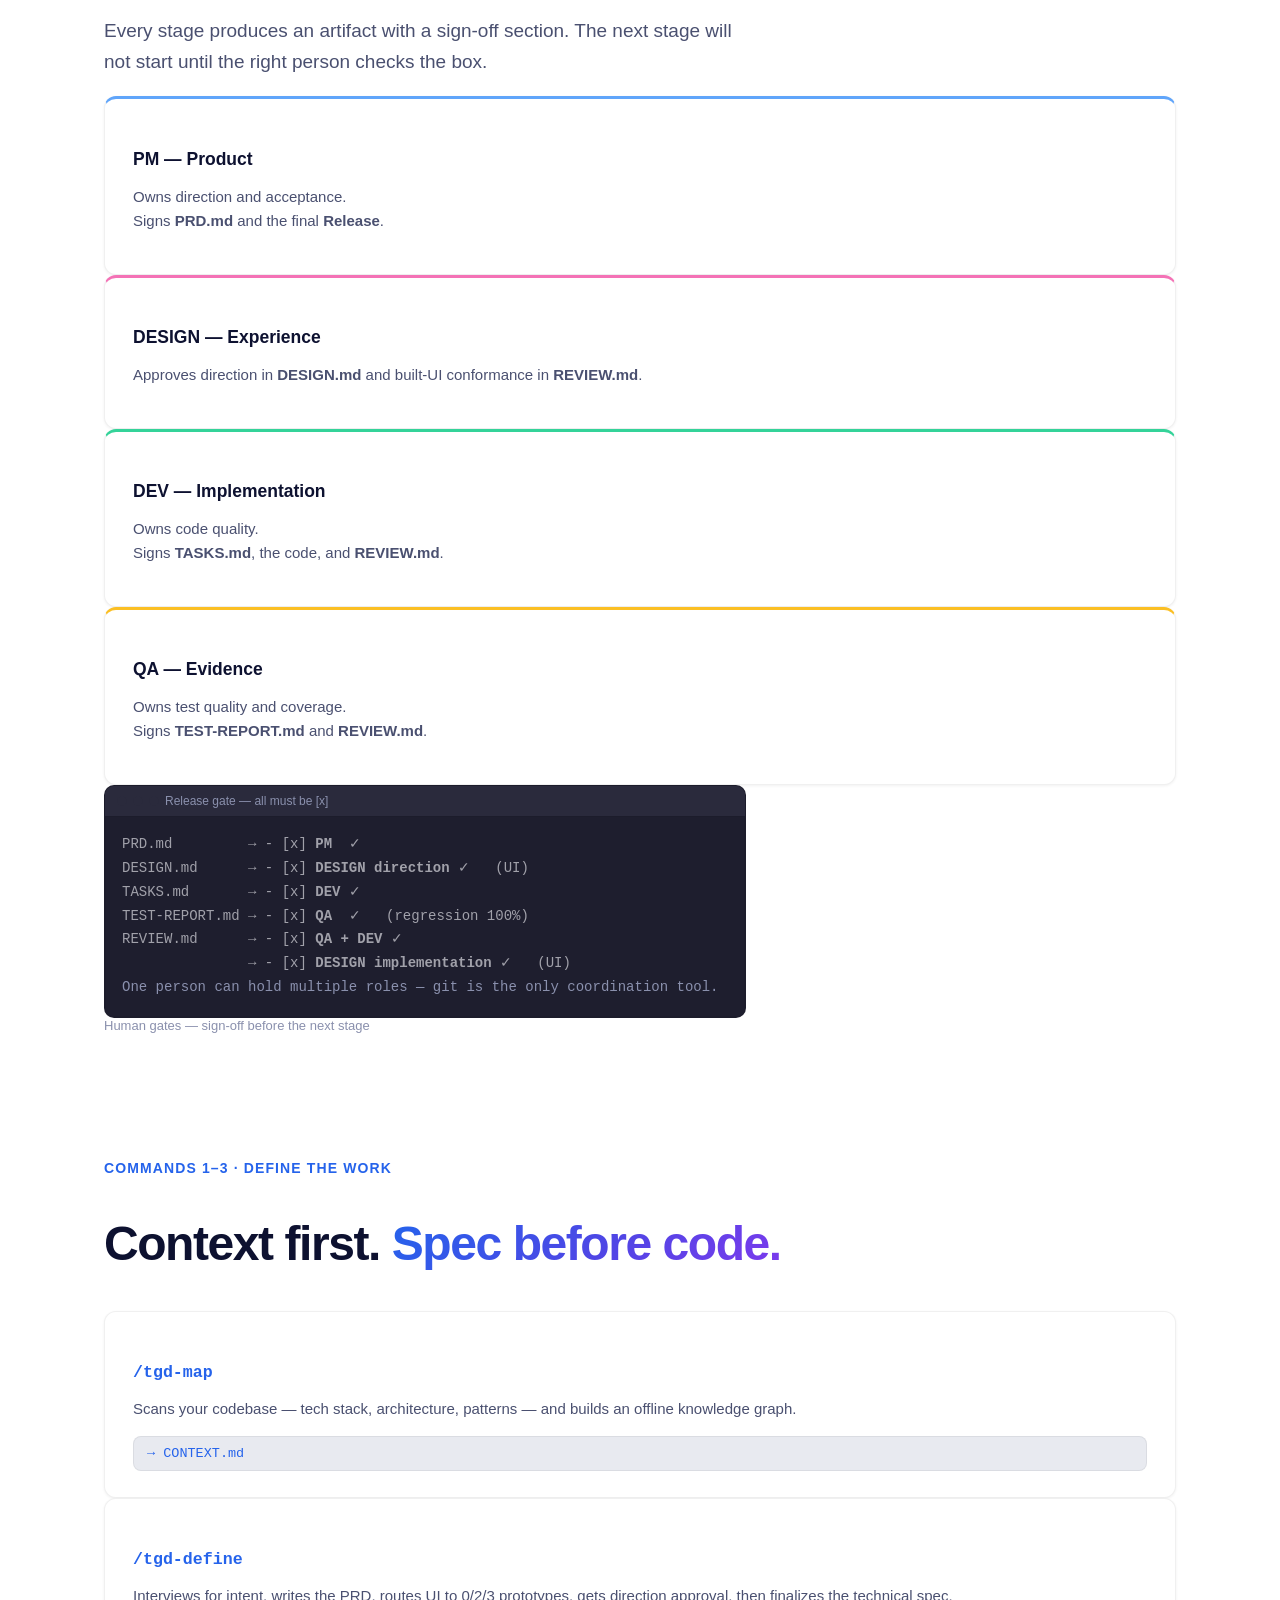
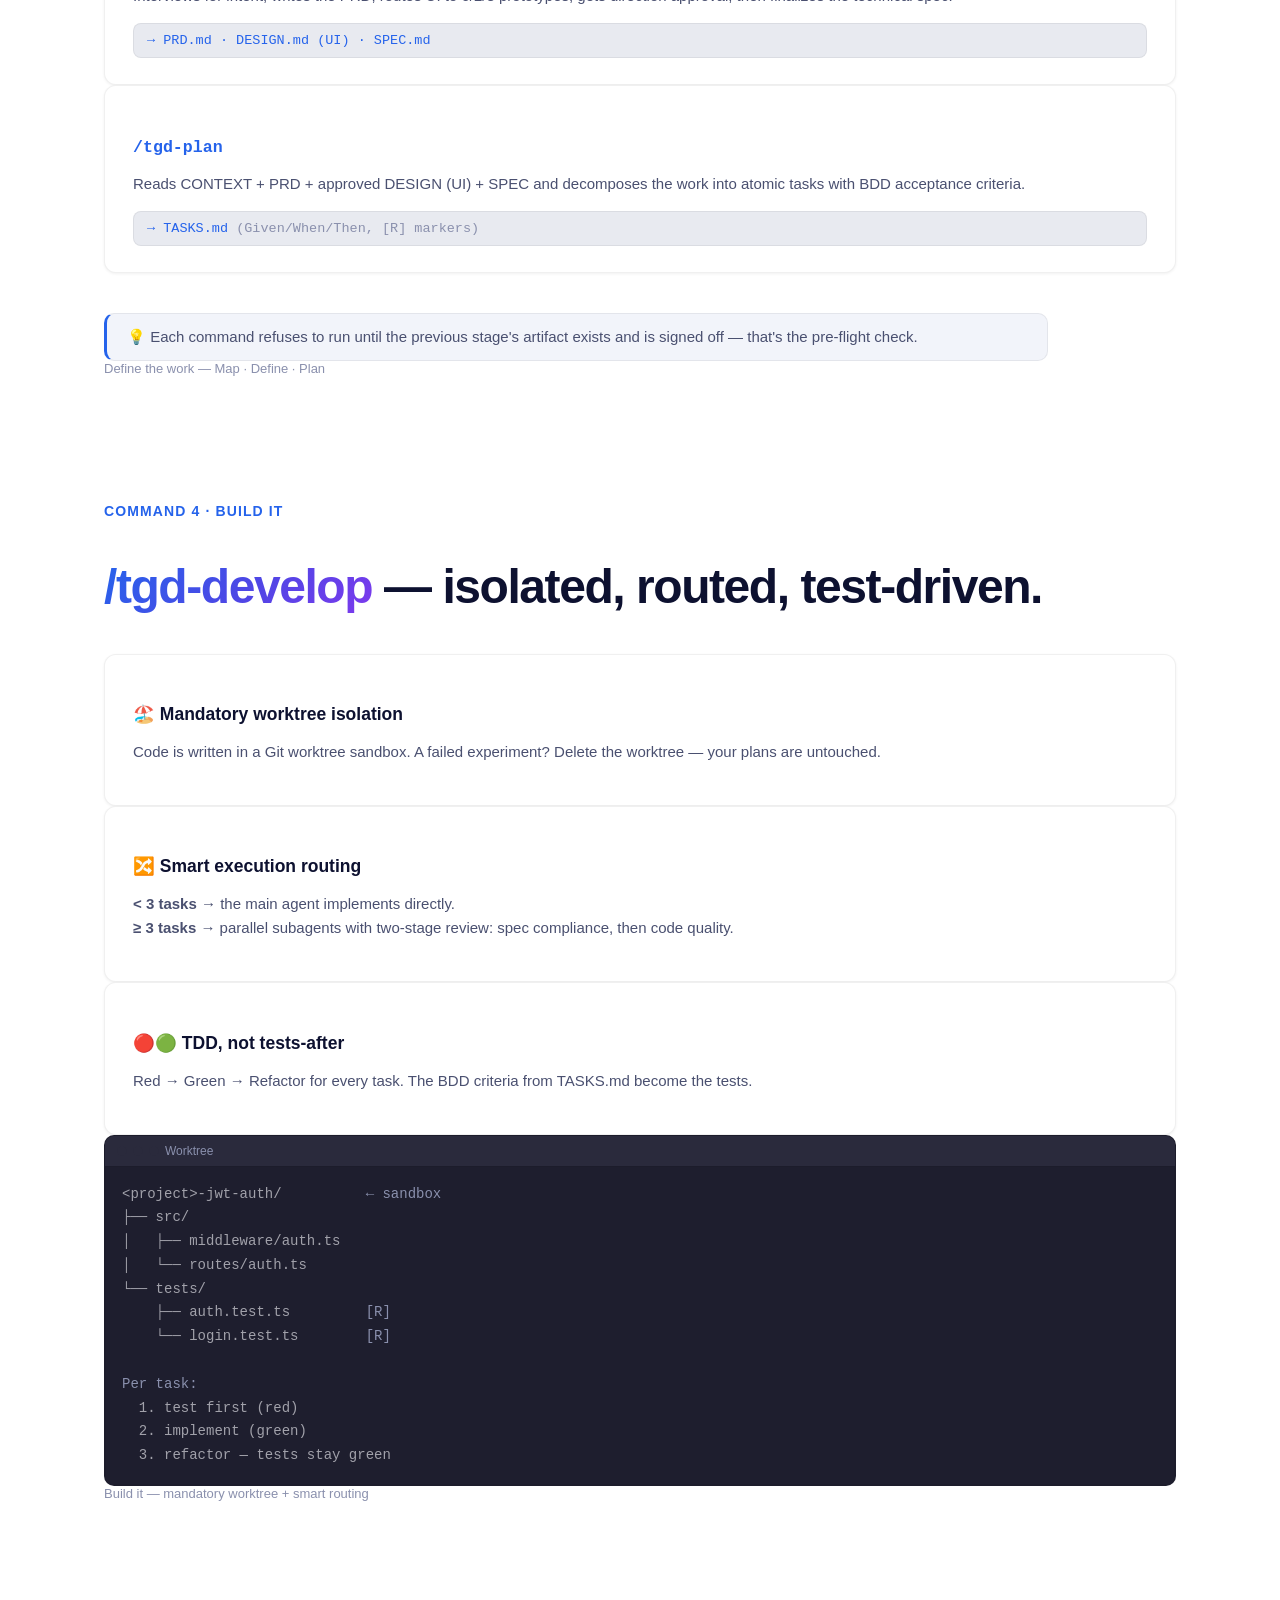
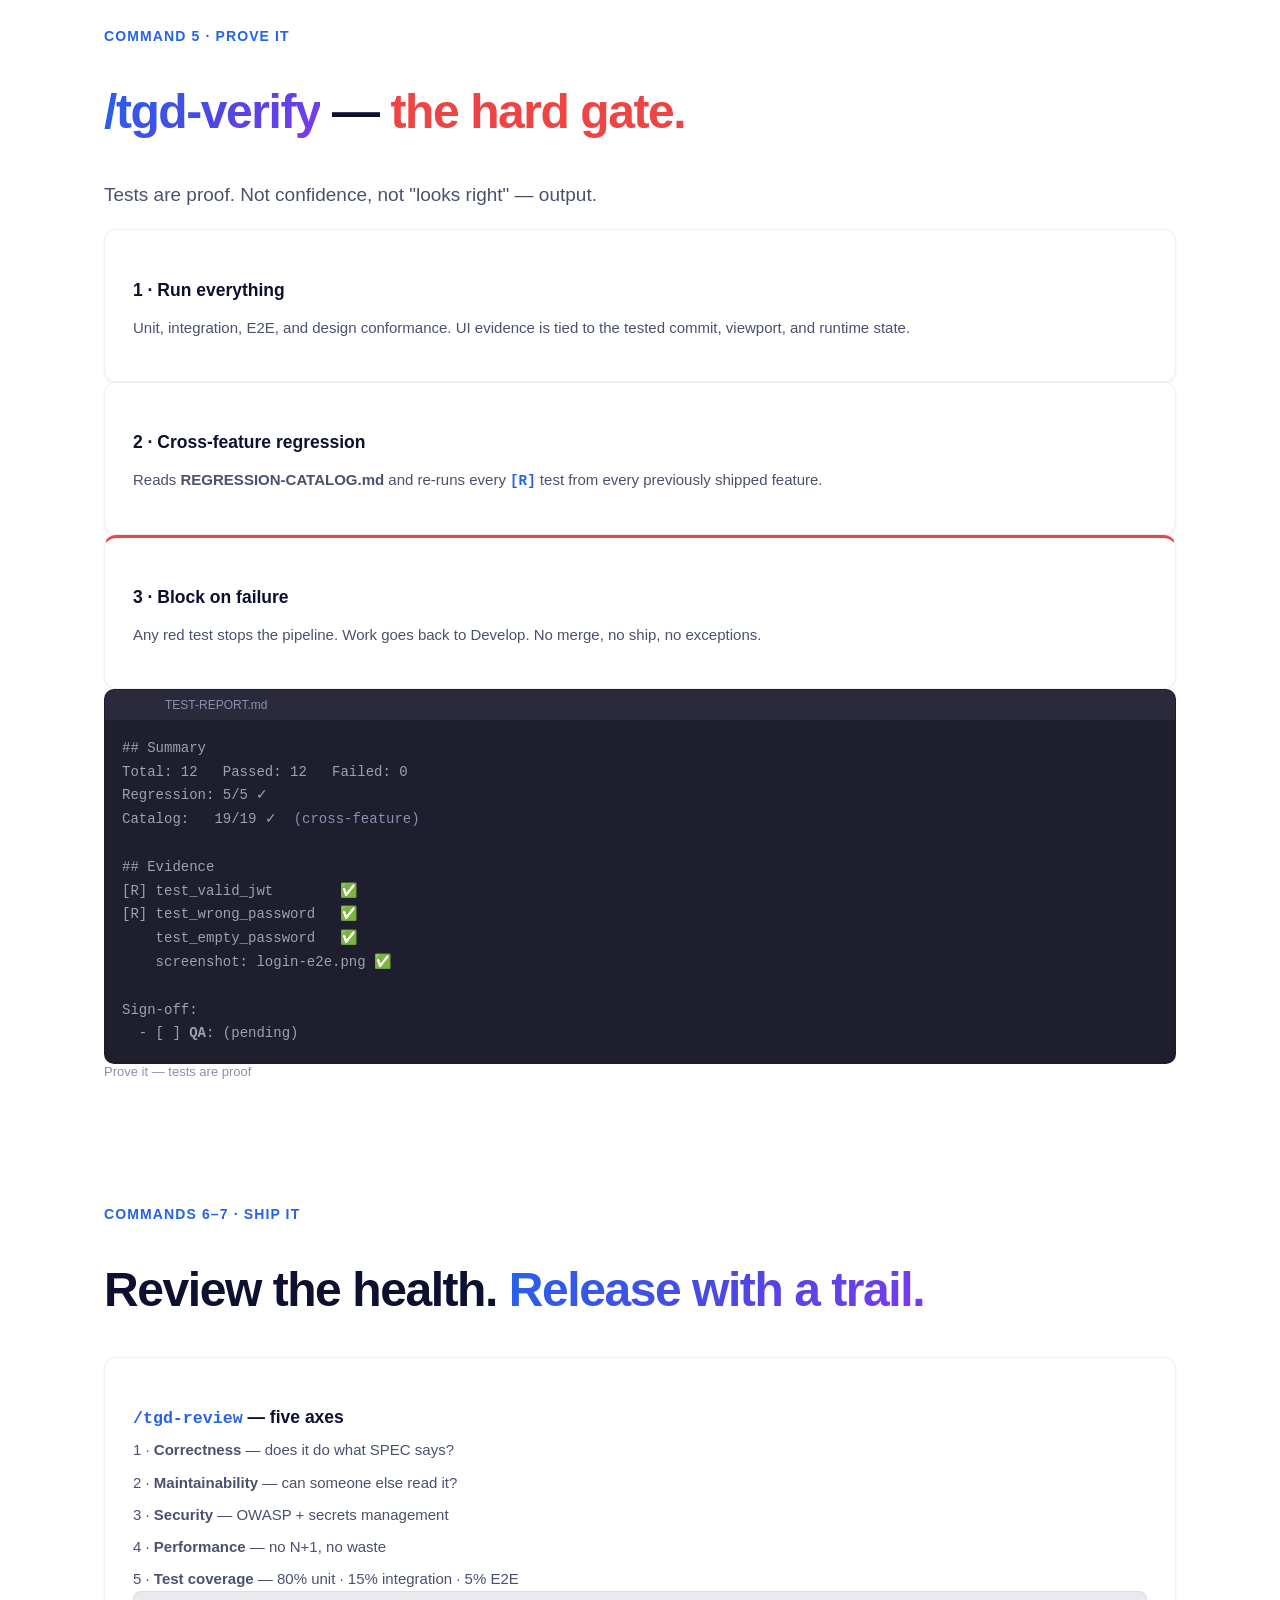
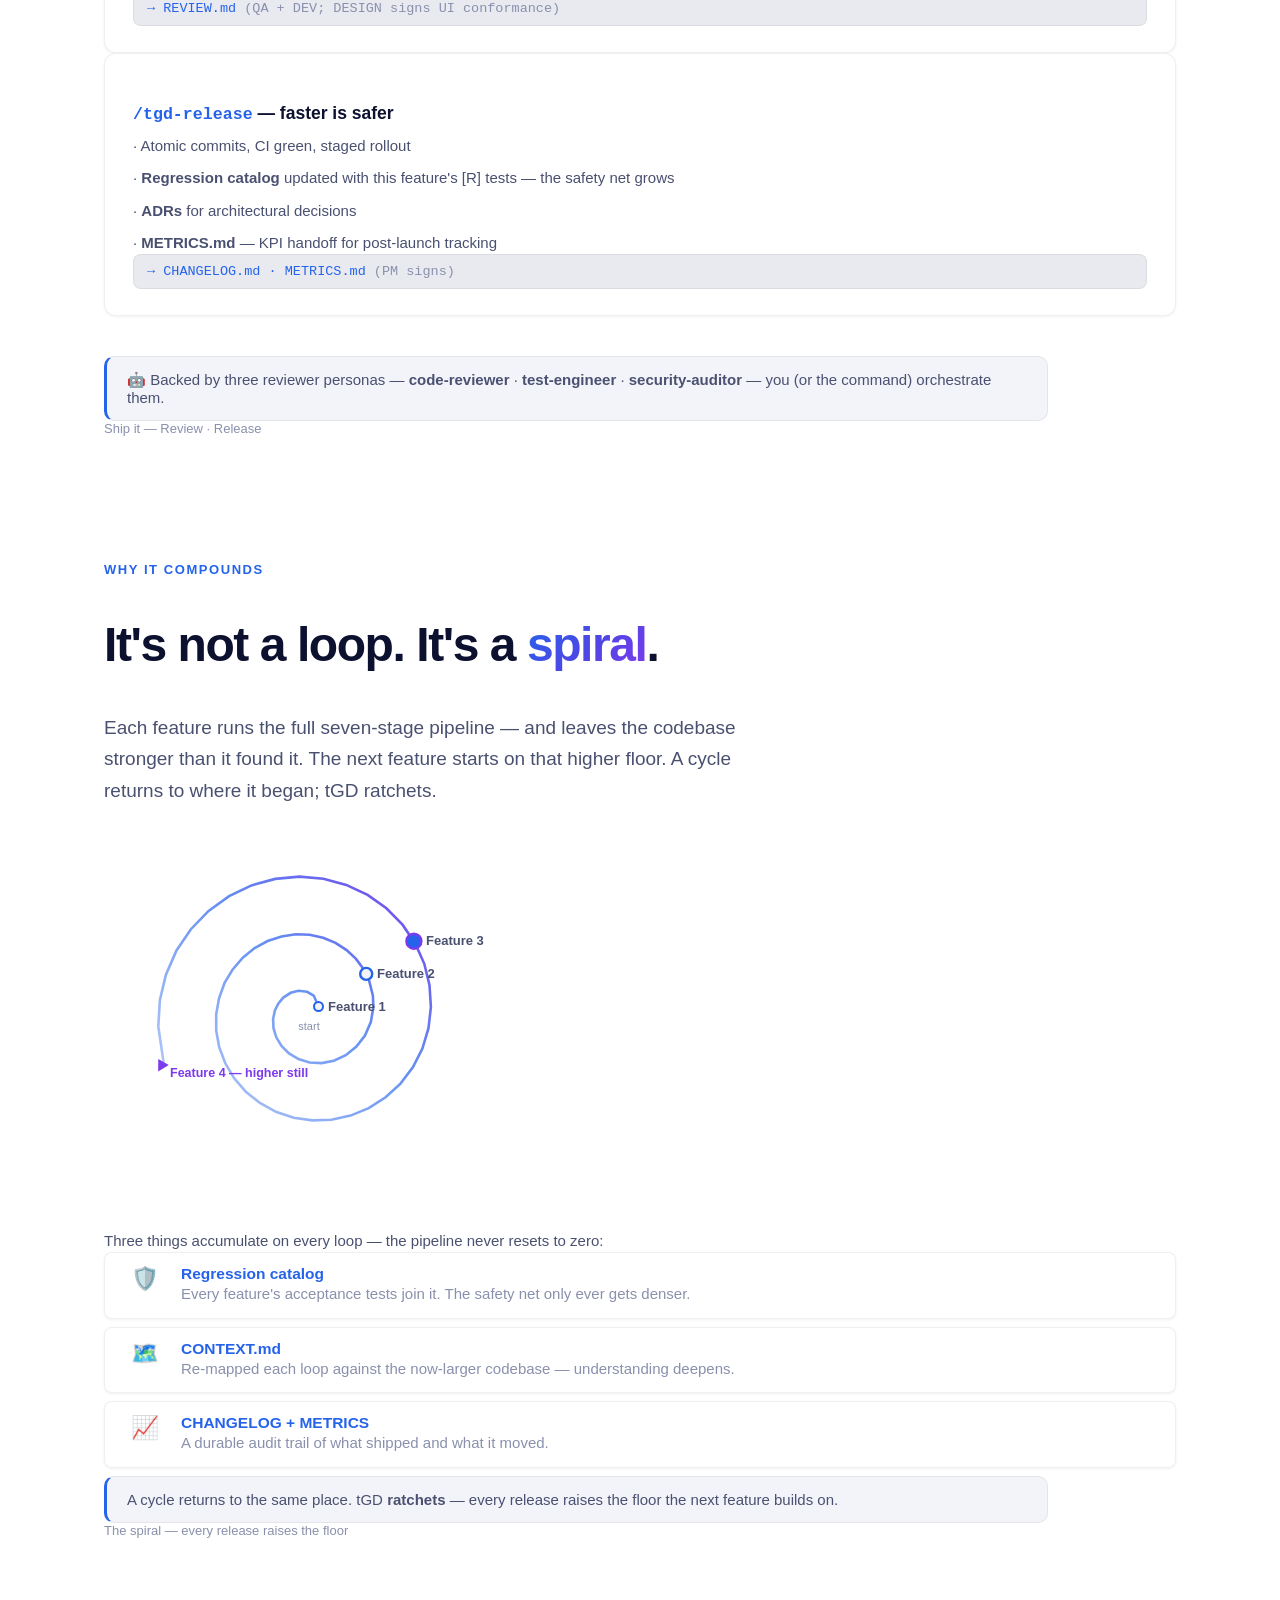
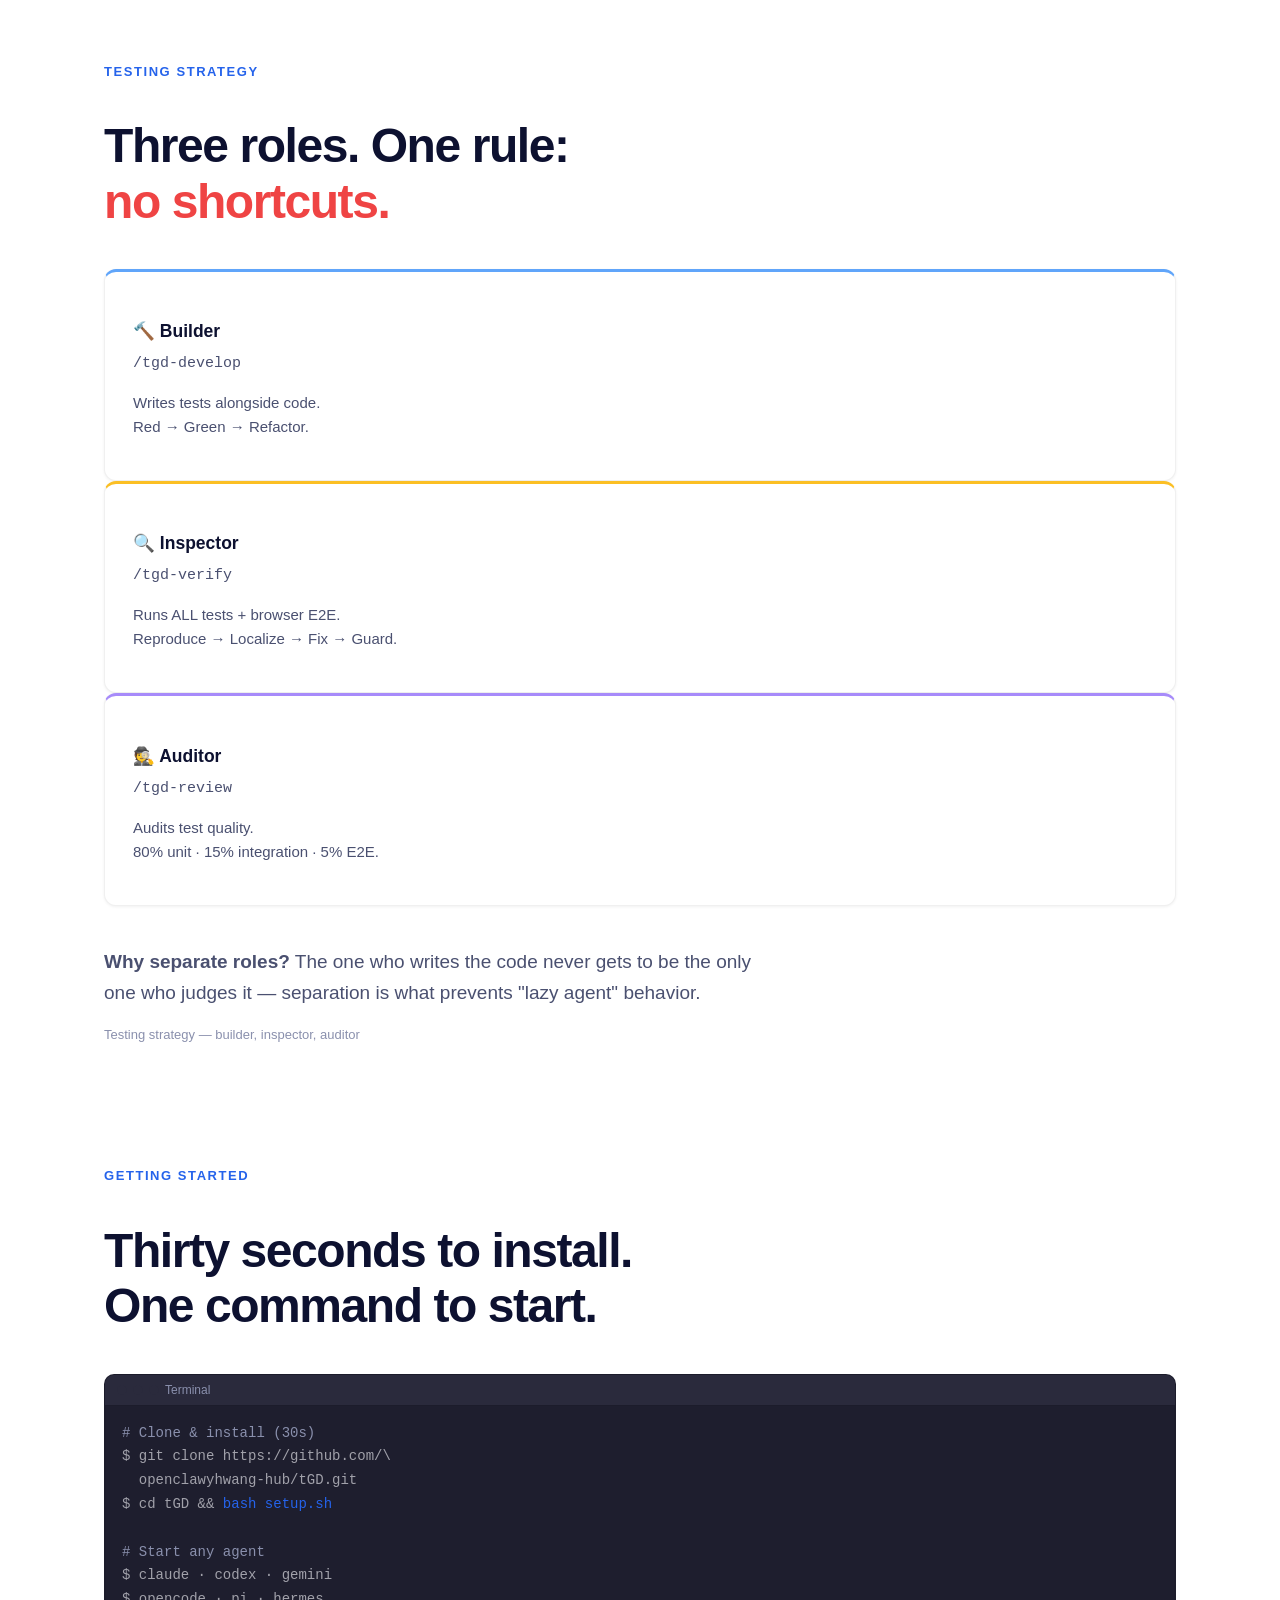
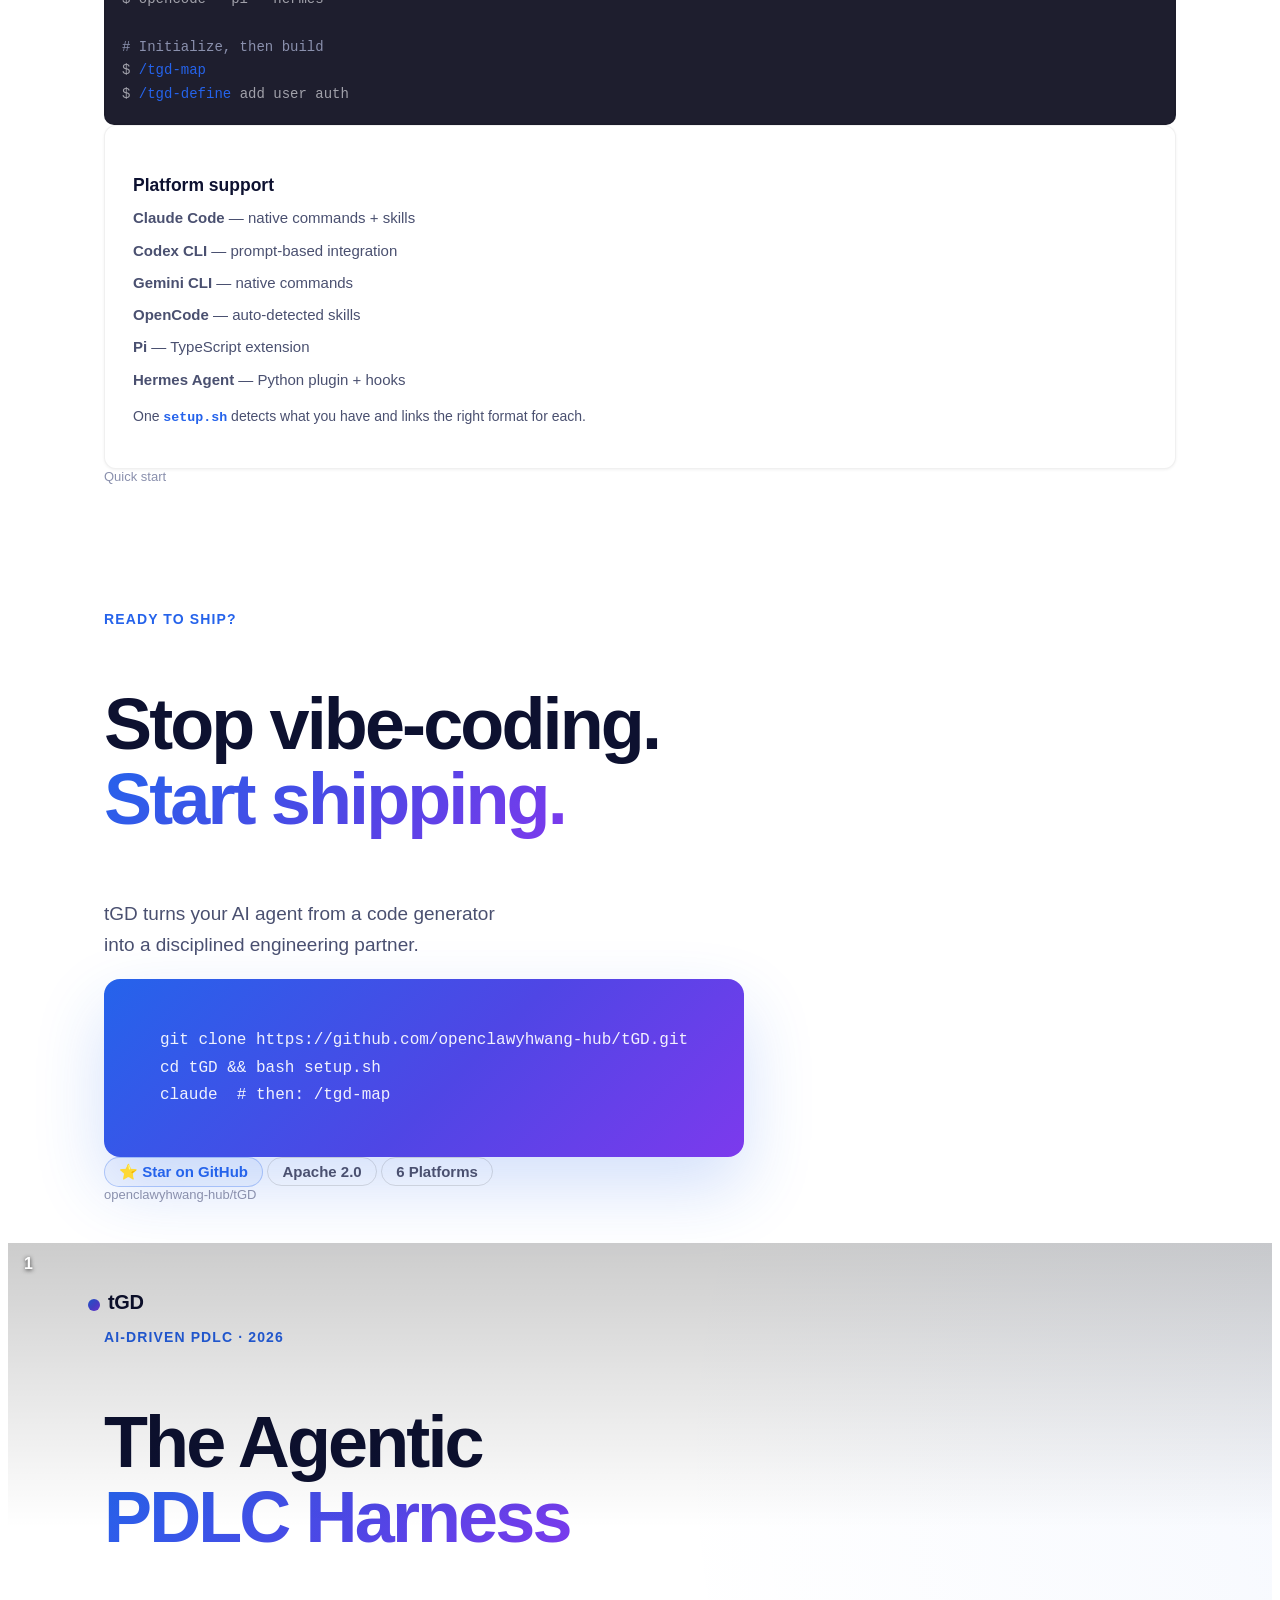
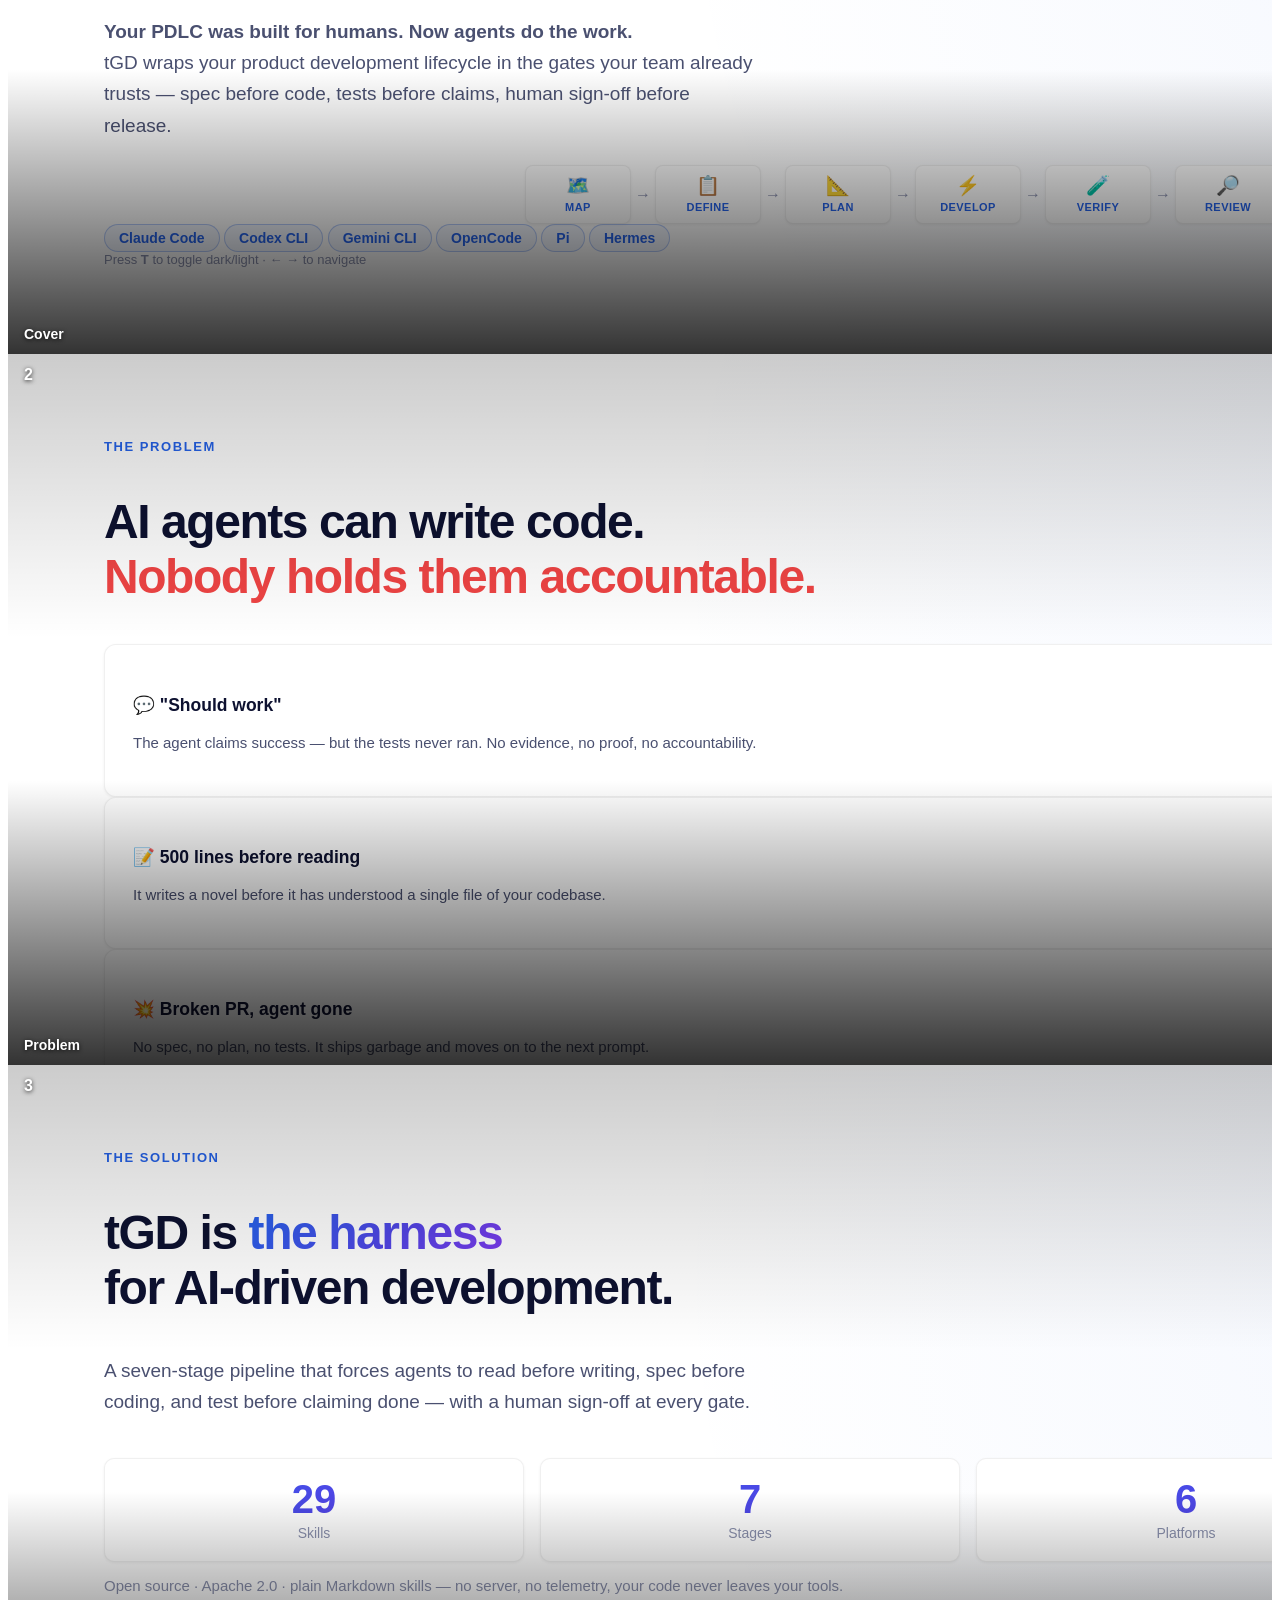
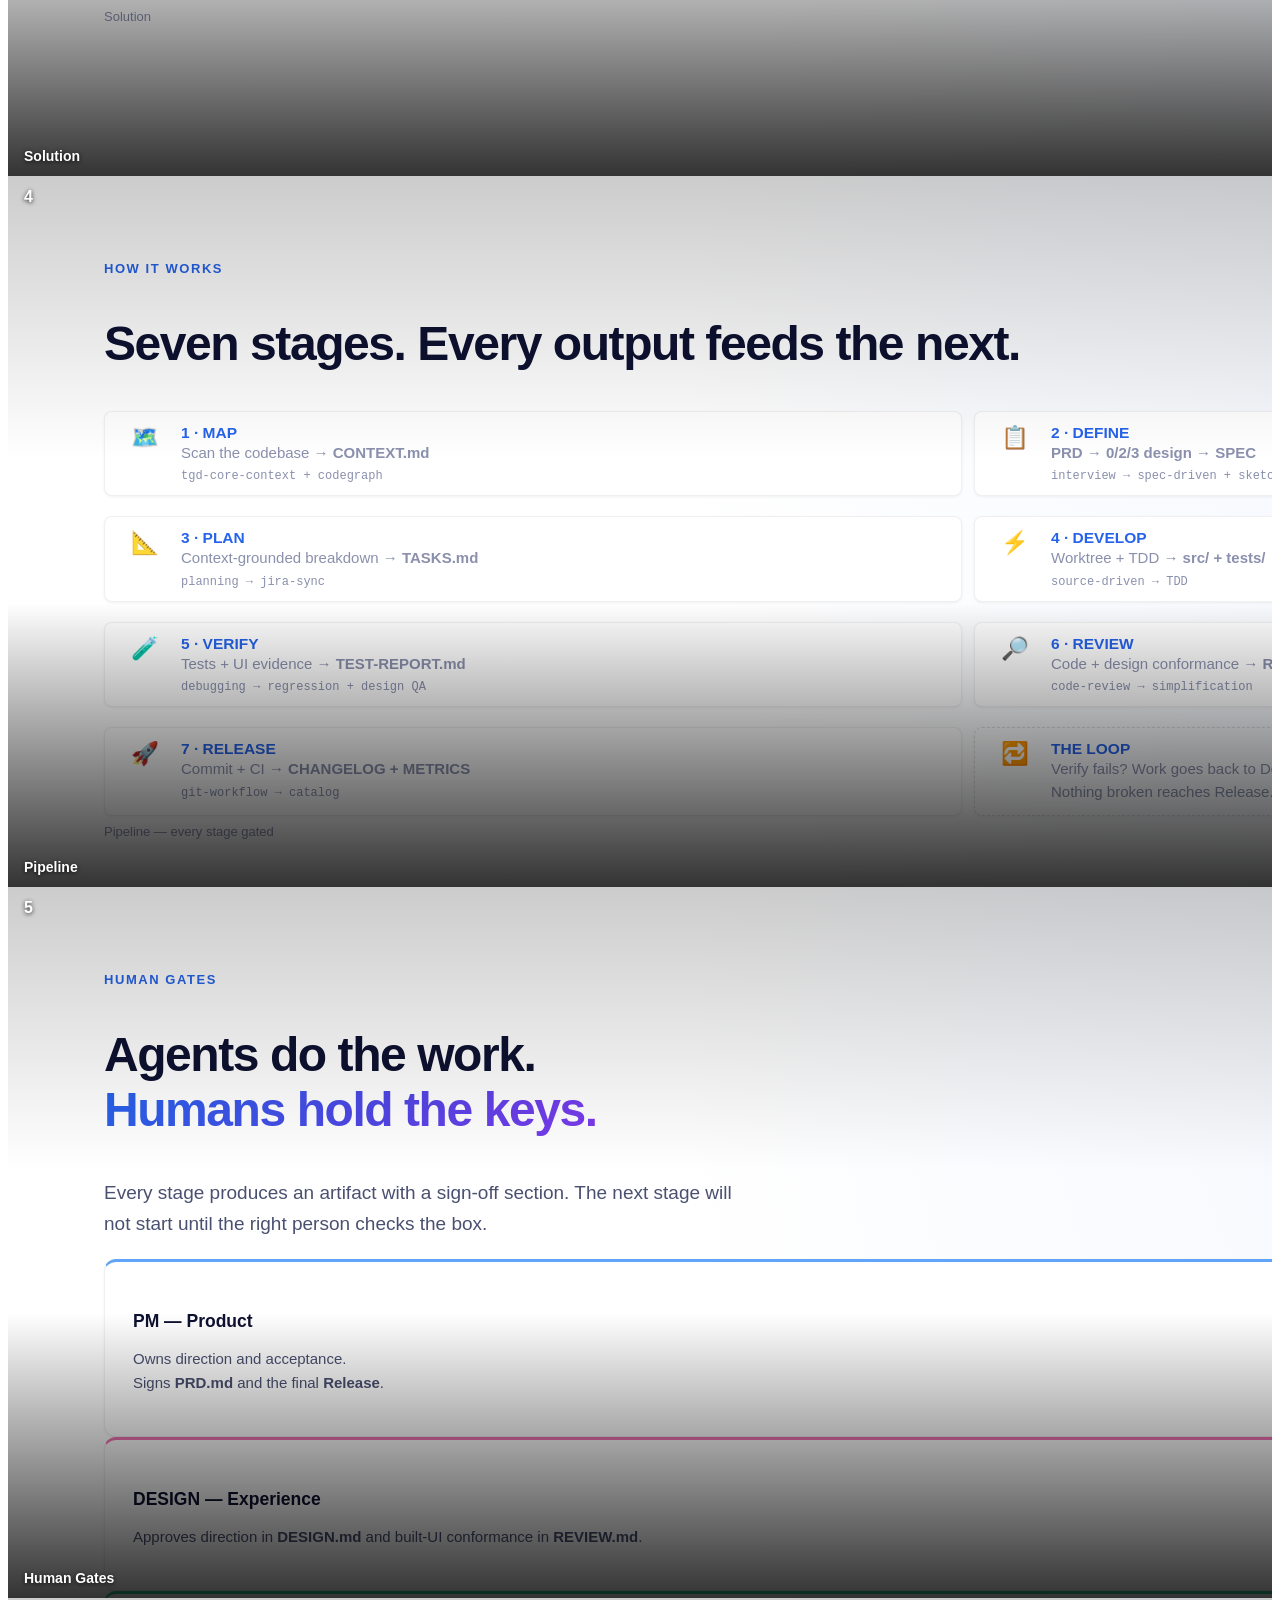
==== commit 0b319f63: "refactor: rename skills by lifecycle phase" ====
--- a/docs/tGD-intro.html
+++ b/docs/tGD-intro.html
@@ -90,7 +90,7 @@
     <p class="num-tag">HOW IT WORKS</p>
     <h2 class="h2 mt-s">Seven stages. Every output feeds the next.</h2>
     <div style="display:grid;grid-template-columns:1fr 1fr;gap:12px;margin-top:28px">
-      <div class="phase"><div class="p-icon">🗺️</div><div><div class="p-name">1 · MAP</div><div class="p-desc">Scan the codebase → <b>CONTEXT.md</b></div><div class="p-skills">tgd-context-engineering + codegraph</div></div></div>
+      <div class="phase"><div class="p-icon">🗺️</div><div><div class="p-name">1 · MAP</div><div class="p-desc">Scan the codebase → <b>CONTEXT.md</b></div><div class="p-skills">tgd-core-context + codegraph</div></div></div>
       <div class="phase"><div class="p-icon">📋</div><div><div class="p-name">2 · DEFINE</div><div class="p-desc"><b>PRD → 0/2/3 design → SPEC</b></div><div class="p-skills">interview → spec-driven + sketch</div></div></div>
       <div class="phase"><div class="p-icon">📐</div><div><div class="p-name">3 · PLAN</div><div class="p-desc">Context-grounded breakdown → <b>TASKS.md</b></div><div class="p-skills">planning → jira-sync</div></div></div>
       <div class="phase"><div class="p-icon">⚡</div><div><div class="p-name">4 · DEVELOP</div><div class="p-desc">Worktree + TDD → <b>src/ + tests/</b></div><div class="p-skills">source-driven → TDD</div></div></div>
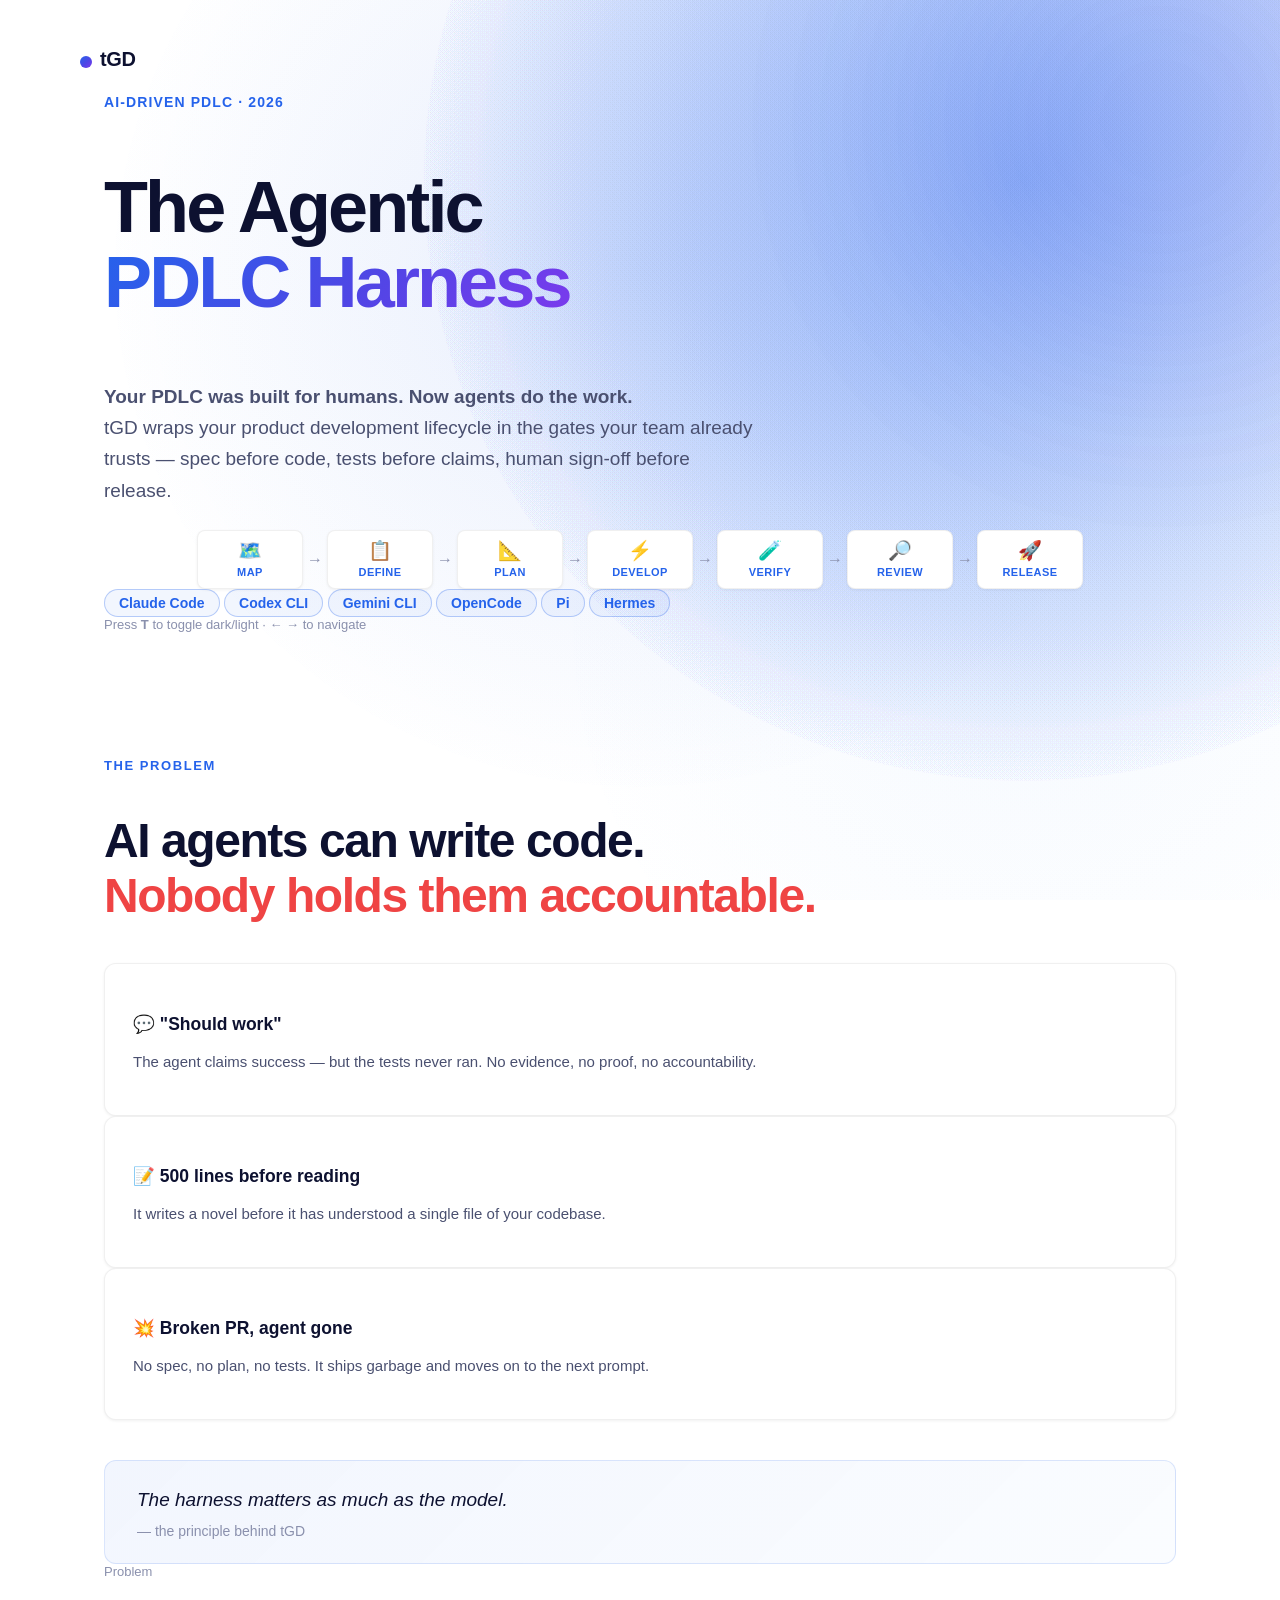
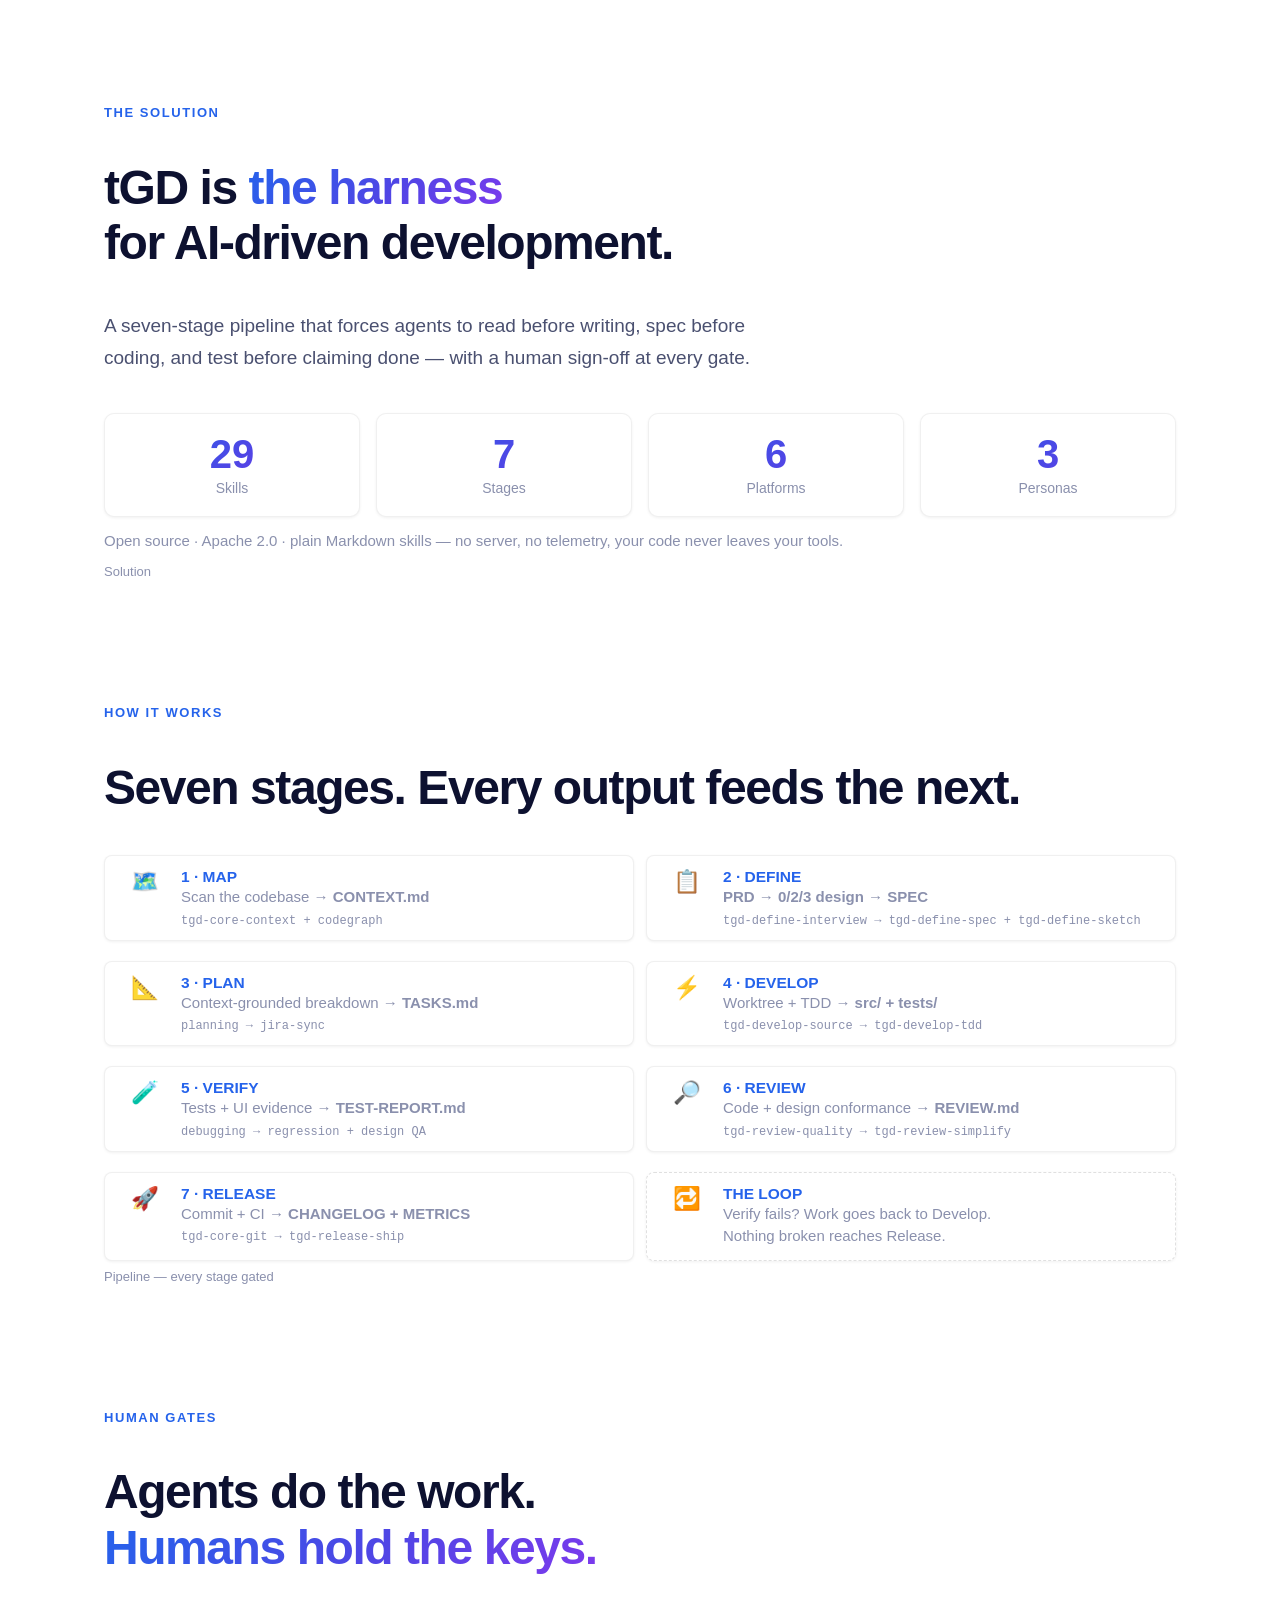
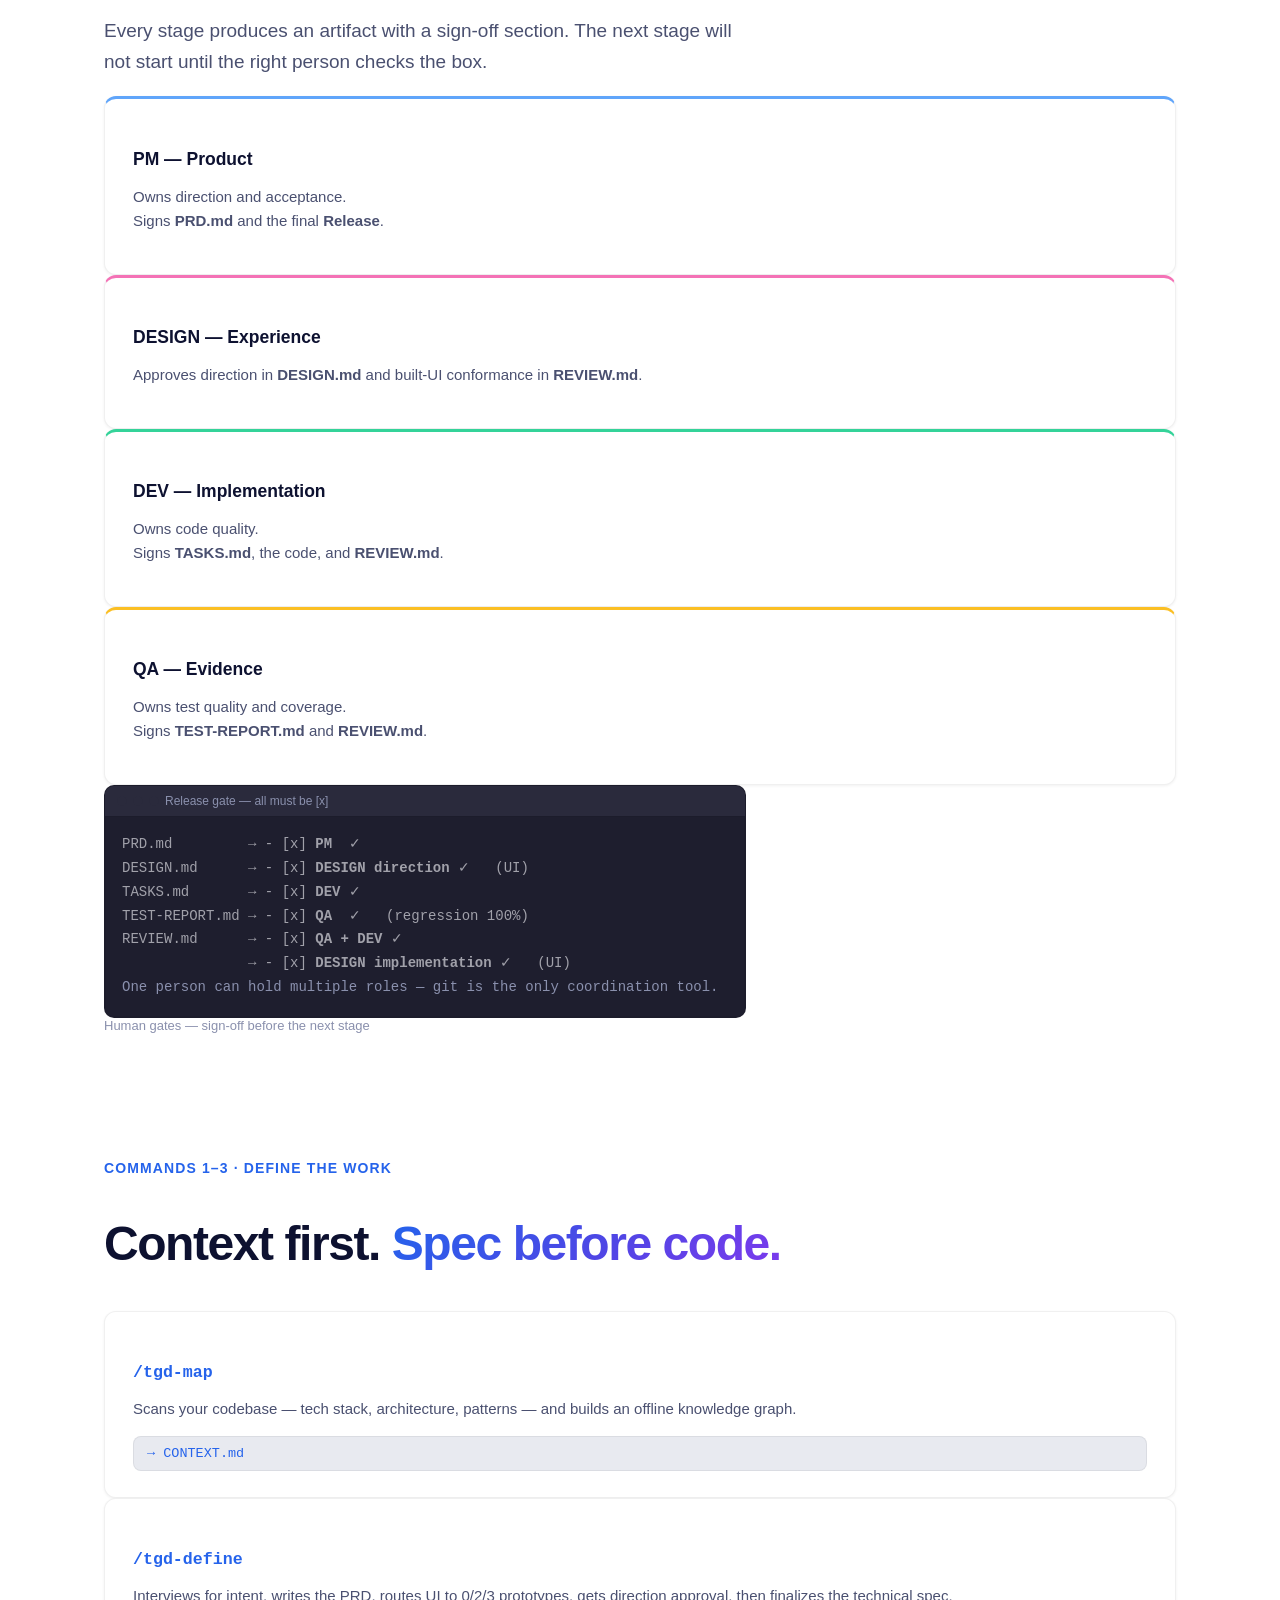
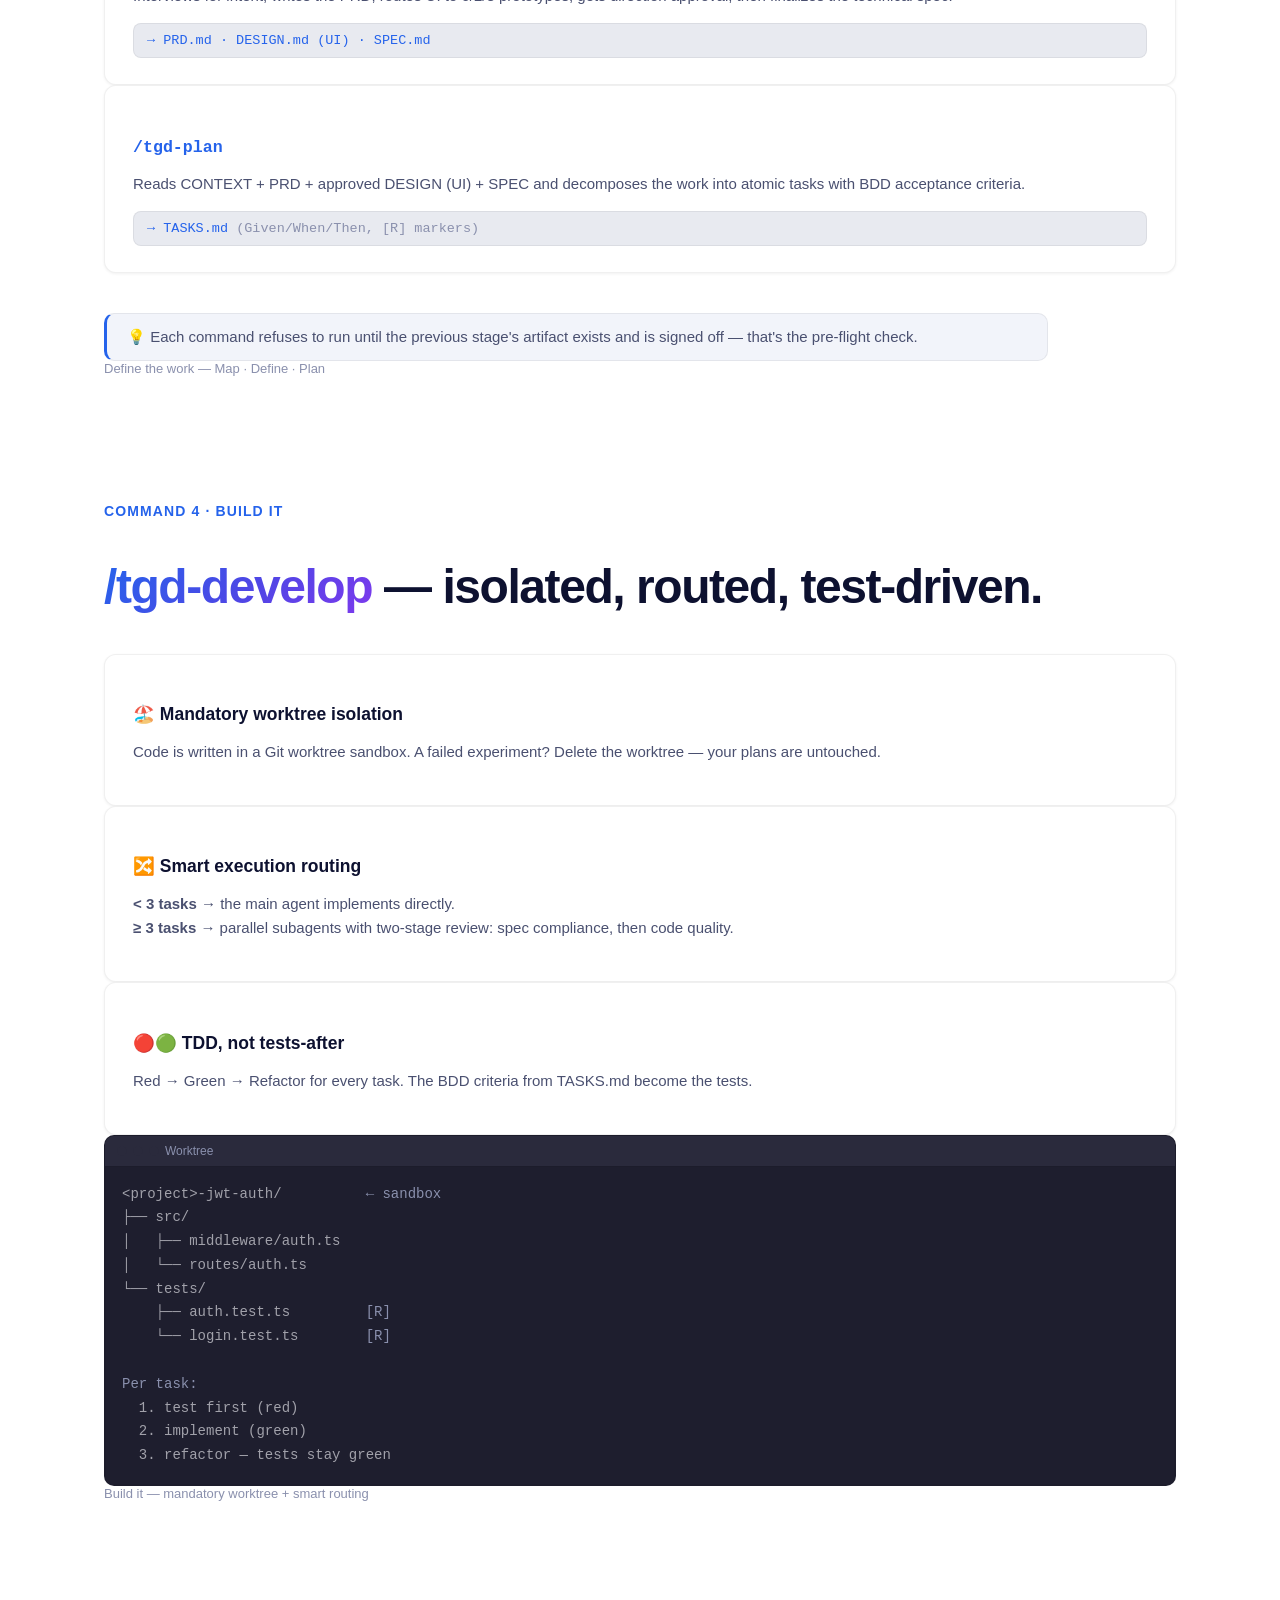
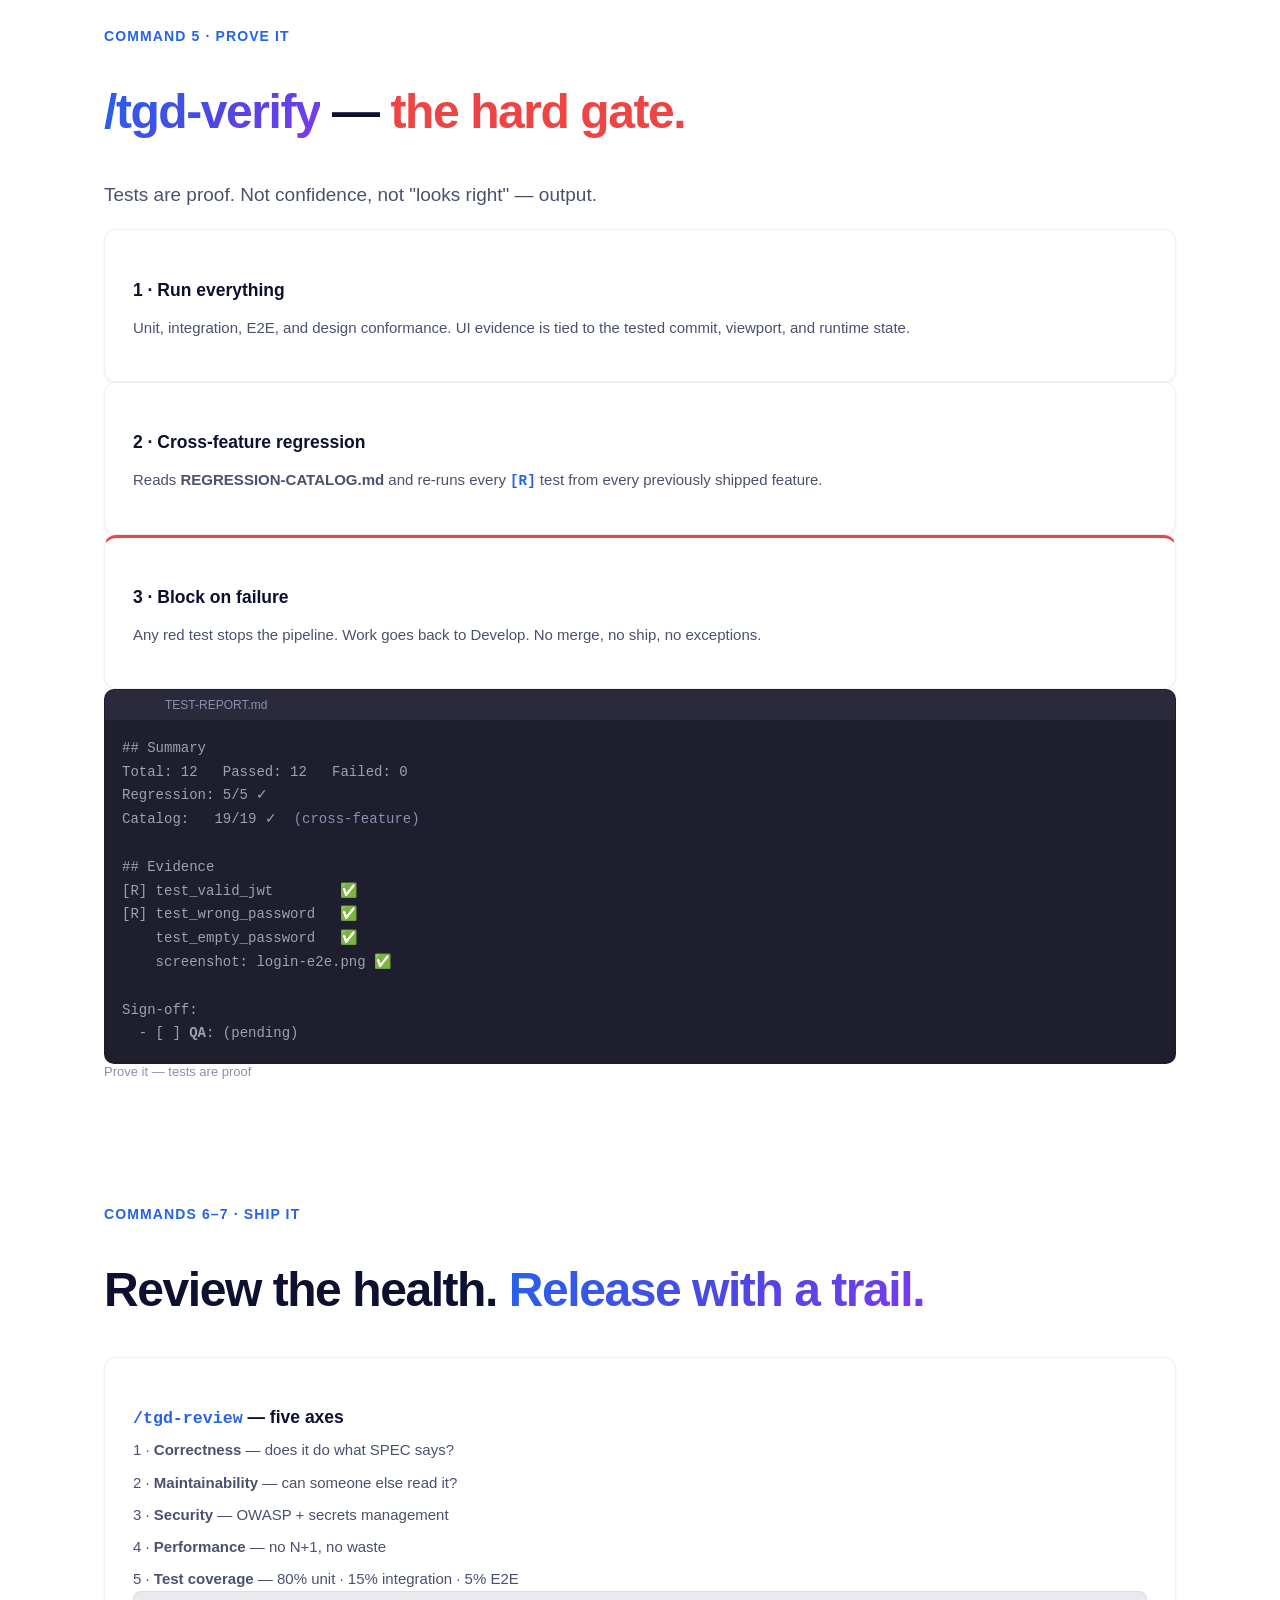
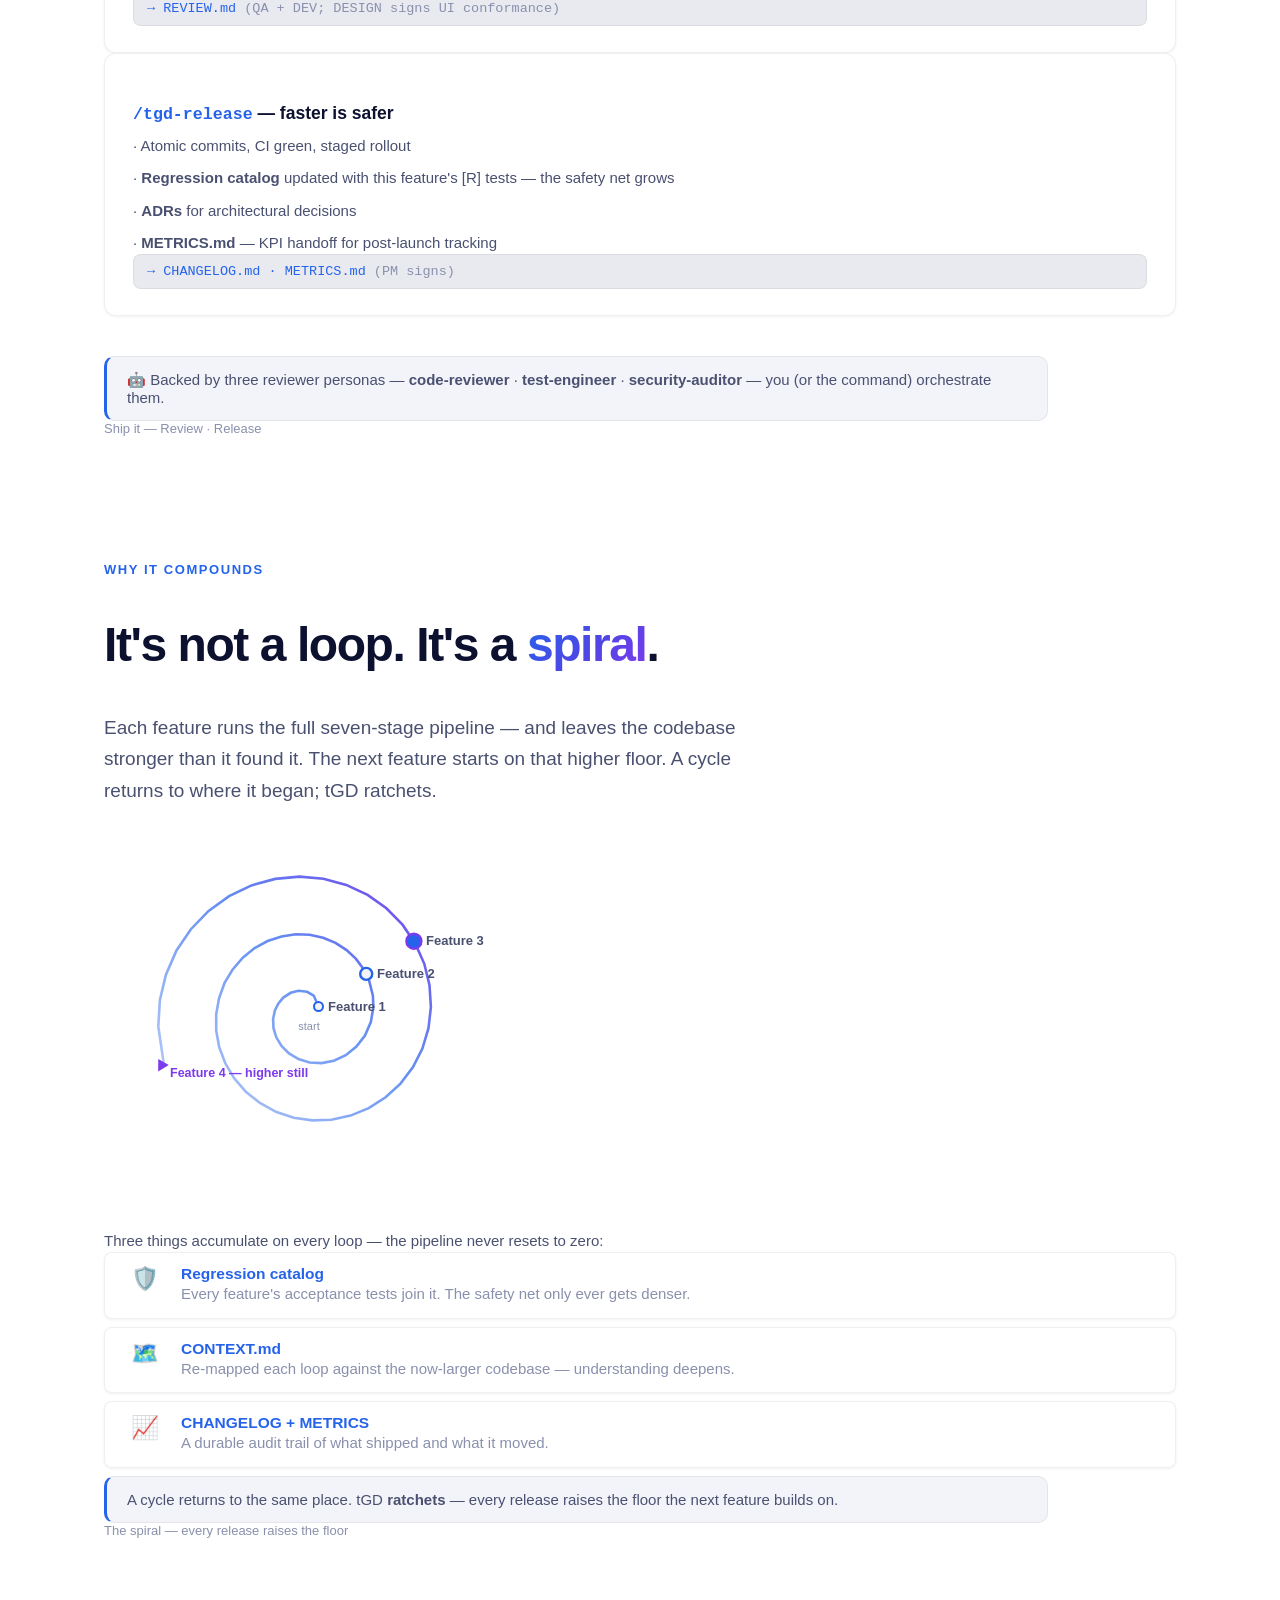
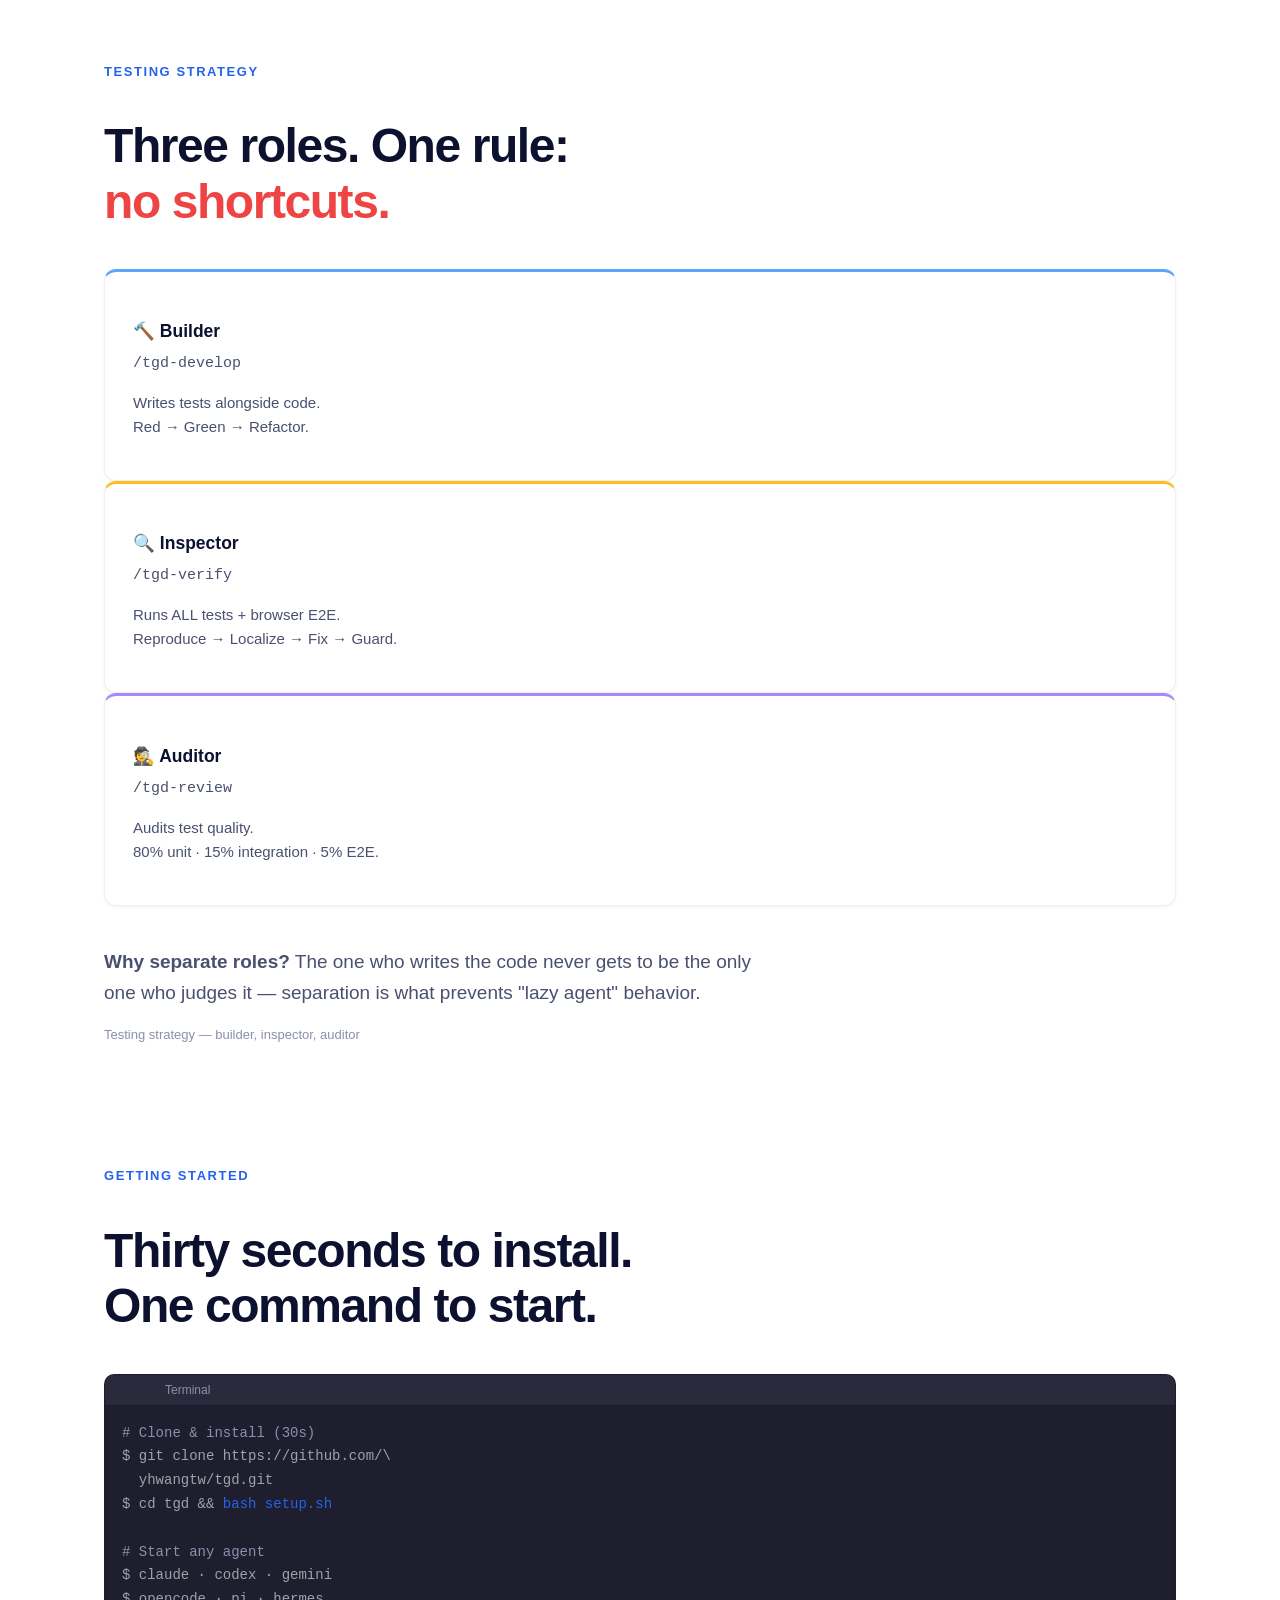
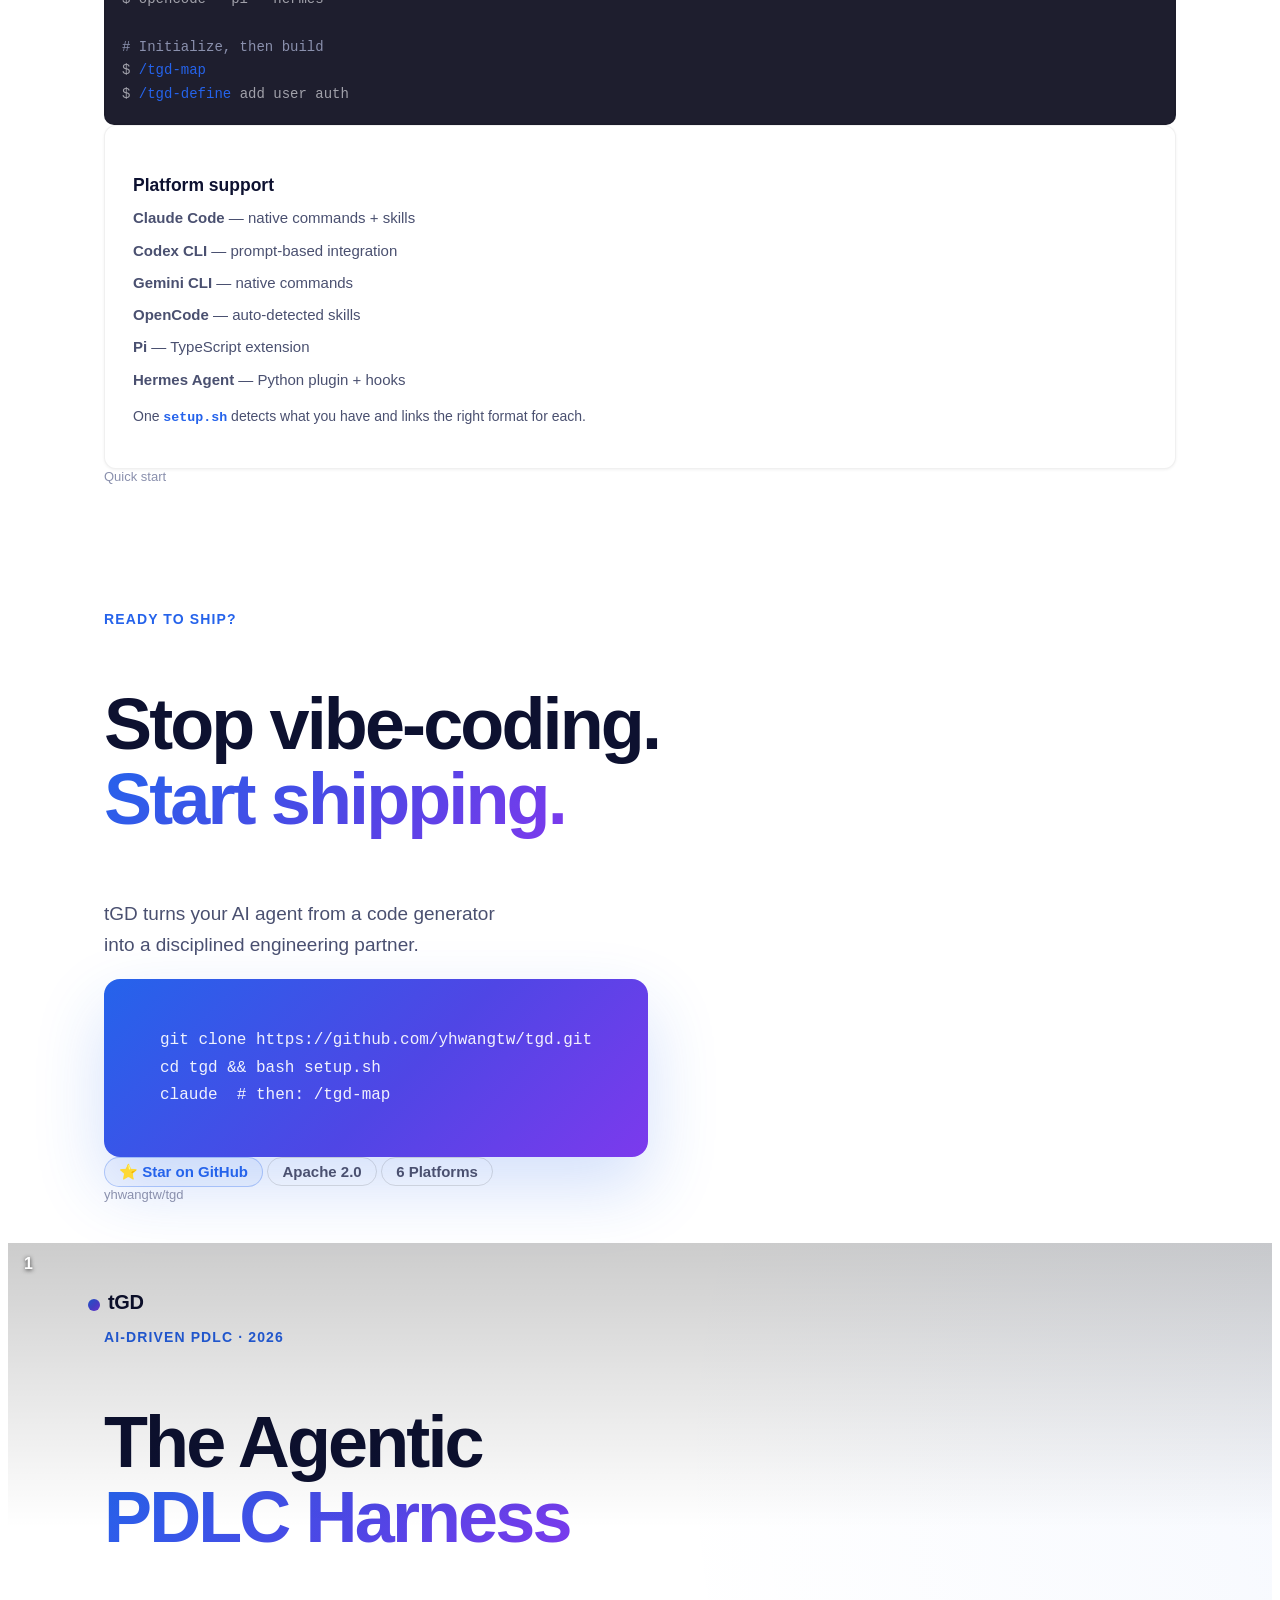
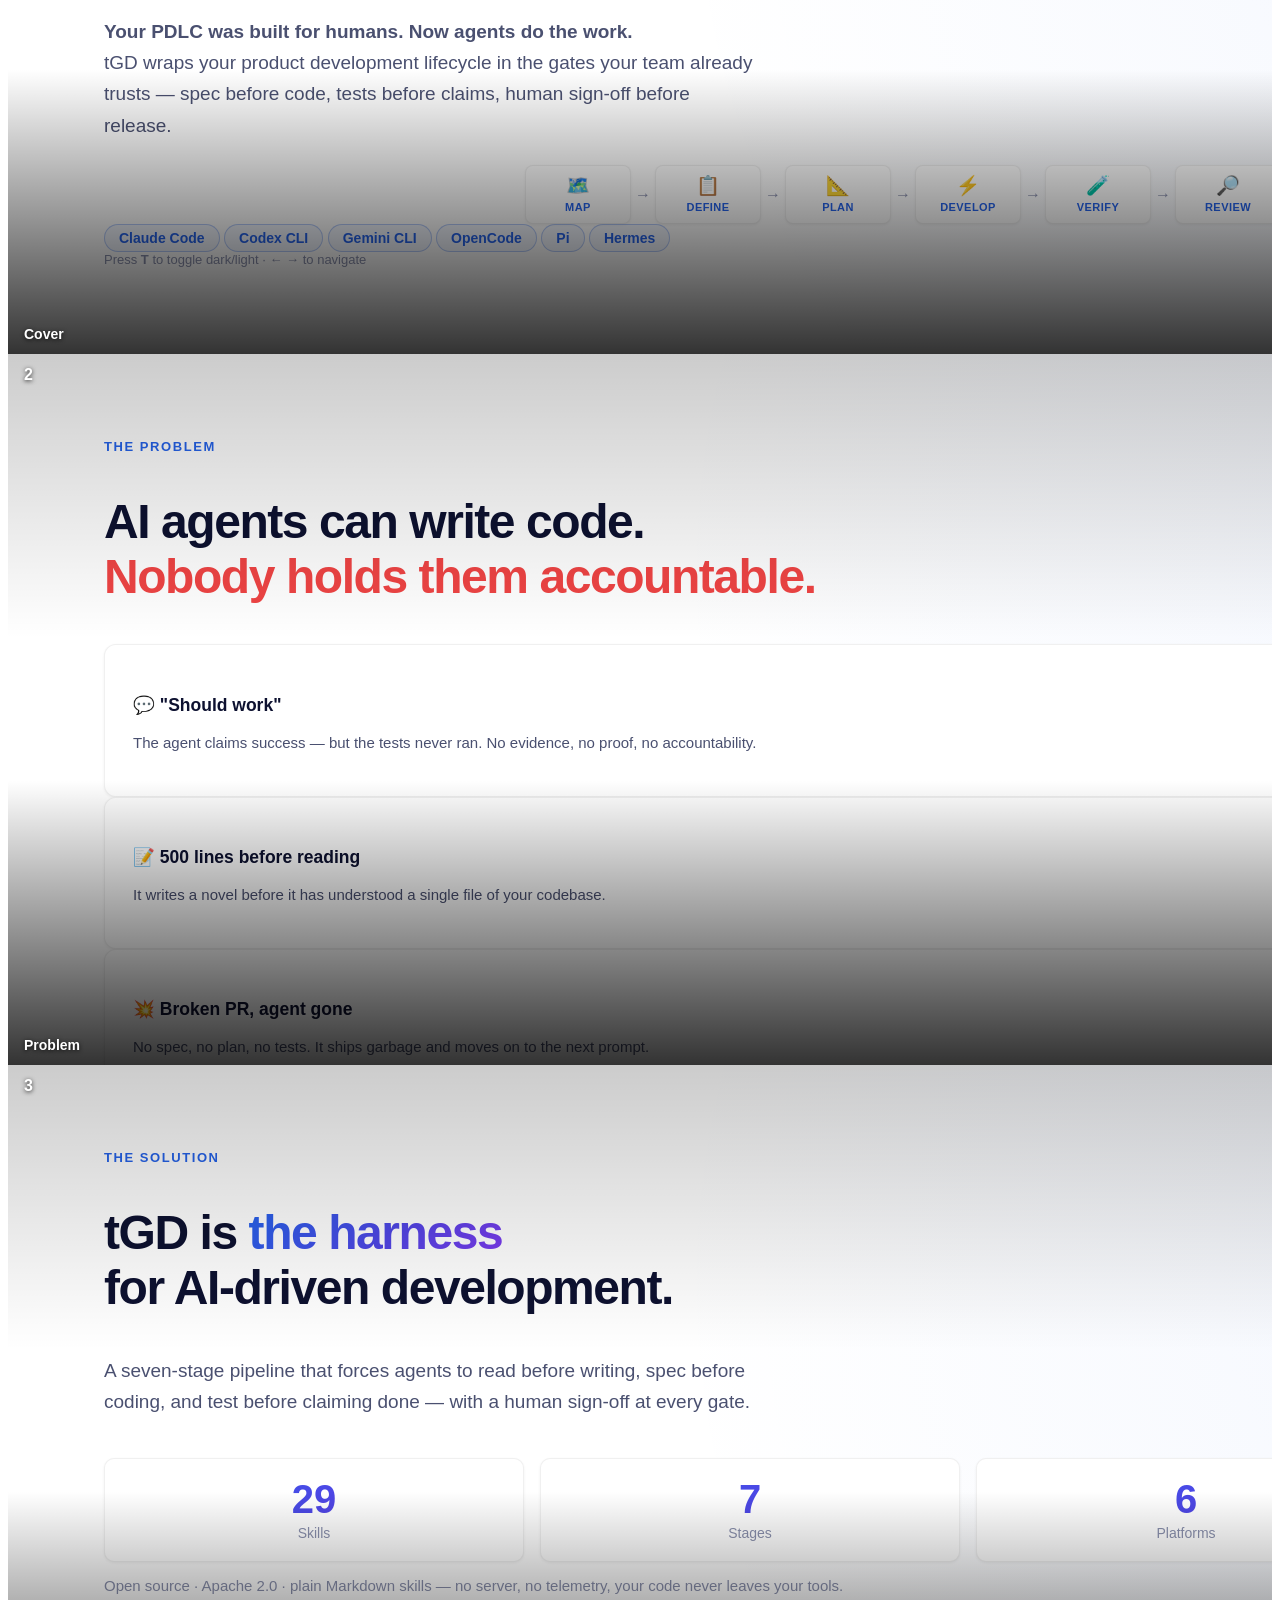
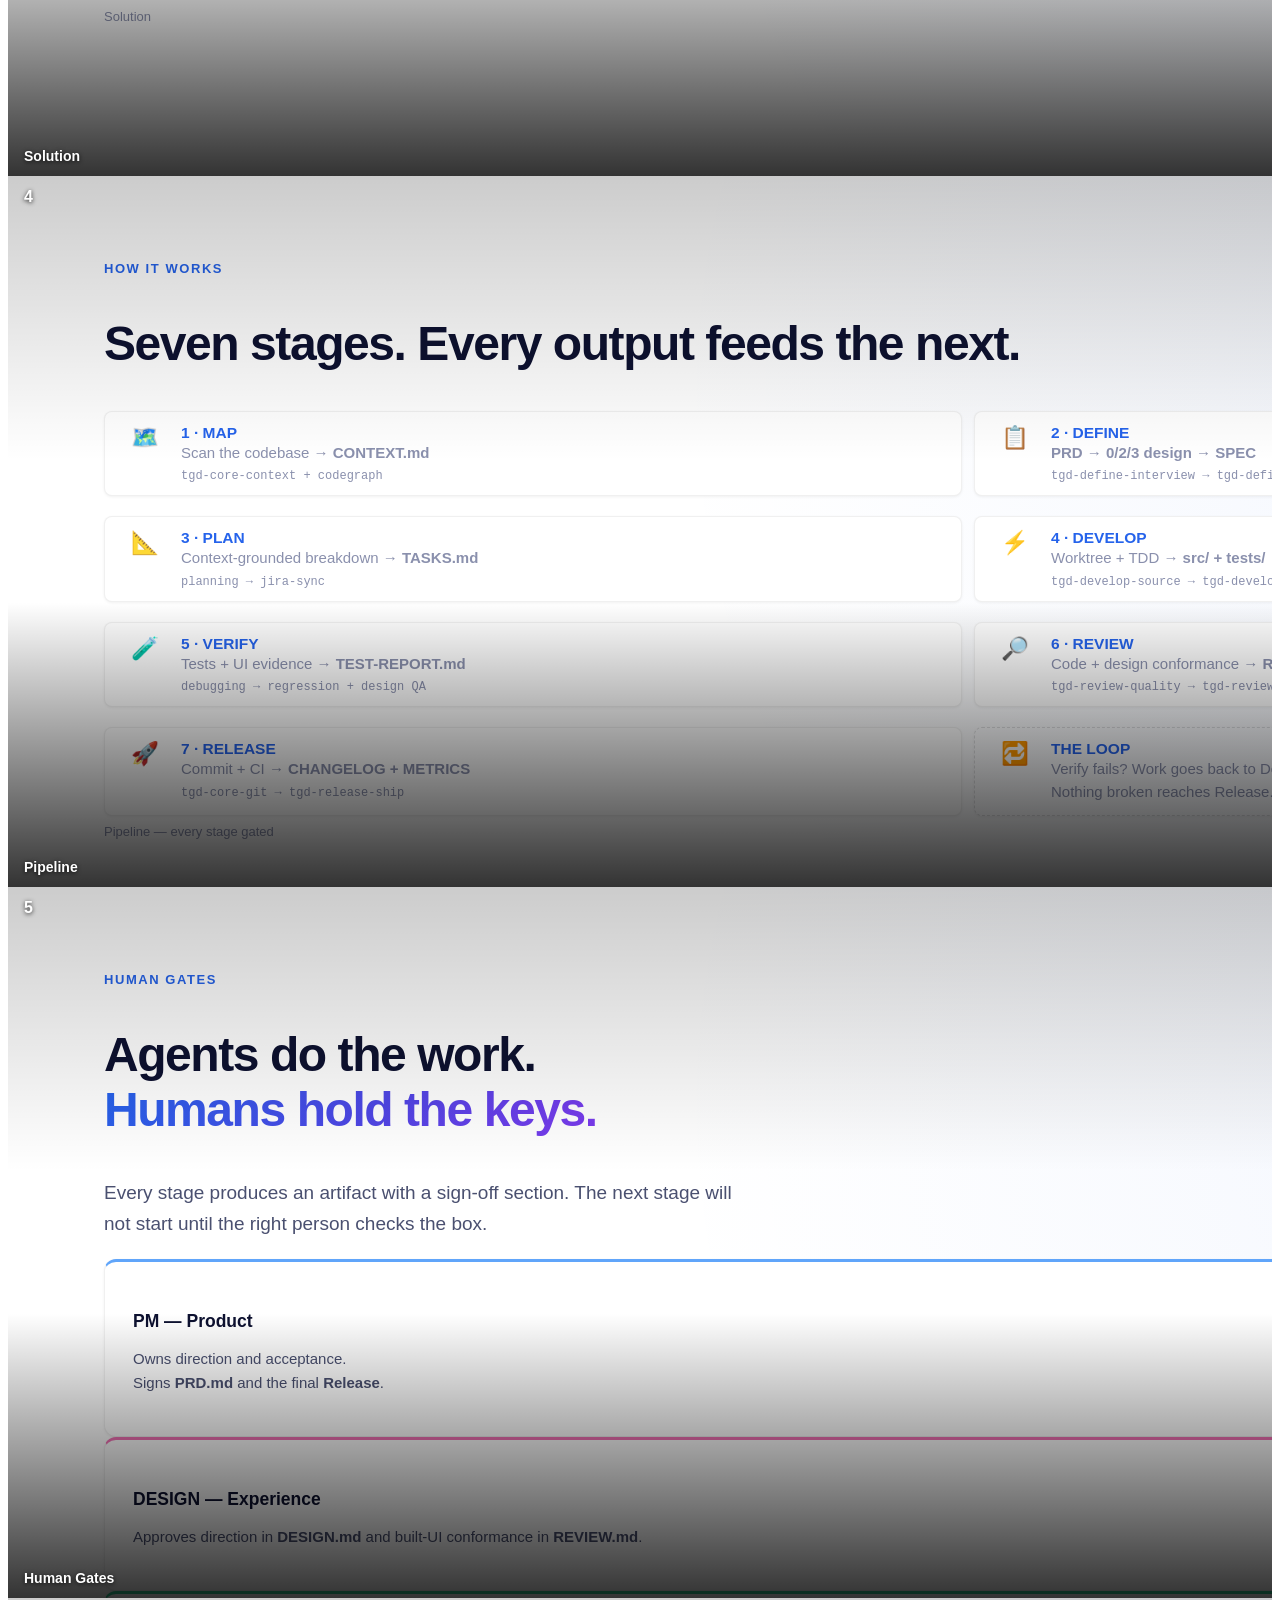
==== commit c7de3e59: "fix: update stale skill and repository references" ====
--- a/docs/tGD-intro.html
+++ b/docs/tGD-intro.html
@@ -91,12 +91,12 @@
     <h2 class="h2 mt-s">Seven stages. Every output feeds the next.</h2>
     <div style="display:grid;grid-template-columns:1fr 1fr;gap:12px;margin-top:28px">
       <div class="phase"><div class="p-icon">🗺️</div><div><div class="p-name">1 · MAP</div><div class="p-desc">Scan the codebase → <b>CONTEXT.md</b></div><div class="p-skills">tgd-core-context + codegraph</div></div></div>
-      <div class="phase"><div class="p-icon">📋</div><div><div class="p-name">2 · DEFINE</div><div class="p-desc"><b>PRD → 0/2/3 design → SPEC</b></div><div class="p-skills">interview → spec-driven + sketch</div></div></div>
+      <div class="phase"><div class="p-icon">📋</div><div><div class="p-name">2 · DEFINE</div><div class="p-desc"><b>PRD → 0/2/3 design → SPEC</b></div><div class="p-skills">tgd-define-interview → tgd-define-spec + tgd-define-sketch</div></div></div>
       <div class="phase"><div class="p-icon">📐</div><div><div class="p-name">3 · PLAN</div><div class="p-desc">Context-grounded breakdown → <b>TASKS.md</b></div><div class="p-skills">planning → jira-sync</div></div></div>
-      <div class="phase"><div class="p-icon">⚡</div><div><div class="p-name">4 · DEVELOP</div><div class="p-desc">Worktree + TDD → <b>src/ + tests/</b></div><div class="p-skills">source-driven → TDD</div></div></div>
+      <div class="phase"><div class="p-icon">⚡</div><div><div class="p-name">4 · DEVELOP</div><div class="p-desc">Worktree + TDD → <b>src/ + tests/</b></div><div class="p-skills">tgd-develop-source → tgd-develop-tdd</div></div></div>
       <div class="phase"><div class="p-icon">🧪</div><div><div class="p-name">5 · VERIFY</div><div class="p-desc">Tests + UI evidence → <b>TEST-REPORT.md</b></div><div class="p-skills">debugging → regression + design QA</div></div></div>
-      <div class="phase"><div class="p-icon">🔎</div><div><div class="p-name">6 · REVIEW</div><div class="p-desc">Code + design conformance → <b>REVIEW.md</b></div><div class="p-skills">code-review → simplification</div></div></div>
-      <div class="phase"><div class="p-icon">🚀</div><div><div class="p-name">7 · RELEASE</div><div class="p-desc">Commit + CI → <b>CHANGELOG + METRICS</b></div><div class="p-skills">git-workflow → catalog</div></div></div>
+      <div class="phase"><div class="p-icon">🔎</div><div><div class="p-name">6 · REVIEW</div><div class="p-desc">Code + design conformance → <b>REVIEW.md</b></div><div class="p-skills">tgd-review-quality → tgd-review-simplify</div></div></div>
+      <div class="phase"><div class="p-icon">🚀</div><div><div class="p-name">7 · RELEASE</div><div class="p-desc">Commit + CI → <b>CHANGELOG + METRICS</b></div><div class="p-skills">tgd-core-git → tgd-release-ship</div></div></div>
       <div class="phase" style="border:1px dashed var(--border-strong);background:transparent"><div class="p-icon">🔁</div><div><div class="p-name">THE LOOP</div><div class="p-desc">Verify fails? Work goes back to Develop.<br>Nothing broken reaches Release.</div></div></div>
     </div>
     <div class="deck-footer"><span>Pipeline — every stage gated</span><span class="slide-number" data-current="4" data-total="13"></span></div>
@@ -311,8 +311,8 @@
         <div class="bar"><span class="dot"></span><span class="dot"></span><span class="dot"></span><span>Terminal</span></div>
 <pre><span class="dim-t"># Clone &amp; install (30s)</span>
 $ git clone https://github.com/\
-  openclawyhwang-hub/tGD.git
-$ cd tGD &amp;&amp; <span class="acc">bash setup.sh</span>
+  yhwangtw/tgd.git
+$ cd tgd &amp;&amp; <span class="acc">bash setup.sh</span>
 
 <span class="dim-t"># Start any agent</span>
 $ claude · codex · gemini
@@ -345,16 +345,16 @@
     <h1 class="h1 anim-fade-up" data-anim="fade-up">Stop vibe-coding.<br><span class="gradient-text">Start shipping.</span></h1>
     <p class="lede mt-m">tGD turns your AI agent from a code generator<br>into a disciplined engineering partner.</p>
     <div class="ask-box mt-l" style="display:inline-block;text-align:left">
-      <pre style="background:transparent;border:none;padding:0;color:rgba(255,255,255,.92);font-size:16px;margin:0">git clone https://github.com/openclawyhwang-hub/tGD.git
-cd tGD && bash setup.sh
+      <pre style="background:transparent;border:none;padding:0;color:rgba(255,255,255,.92);font-size:16px;margin:0">git clone https://github.com/yhwangtw/tgd.git
+cd tgd && bash setup.sh
 claude  # then: /tgd-map</pre>
     </div>
     <div class="row mt-l" style="gap:16px;justify-content:center">
-      <a href="https://github.com/openclawyhwang-hub/tGD" class="pill pill-accent" style="text-decoration:none;font-size:15px">⭐ Star on GitHub</a>
+      <a href="https://github.com/yhwangtw/tgd" class="pill pill-accent" style="text-decoration:none;font-size:15px">⭐ Star on GitHub</a>
       <span class="pill" style="font-size:15px">Apache 2.0</span>
       <span class="pill" style="font-size:15px">6 Platforms</span>
     </div>
-    <div class="deck-footer"><span>openclawyhwang-hub/tGD</span><span class="slide-number" data-current="13" data-total="13"></span></div>
+    <div class="deck-footer"><span>yhwangtw/tgd</span><span class="slide-number" data-current="13" data-total="13"></span></div>
   </section>
 
 </div>
